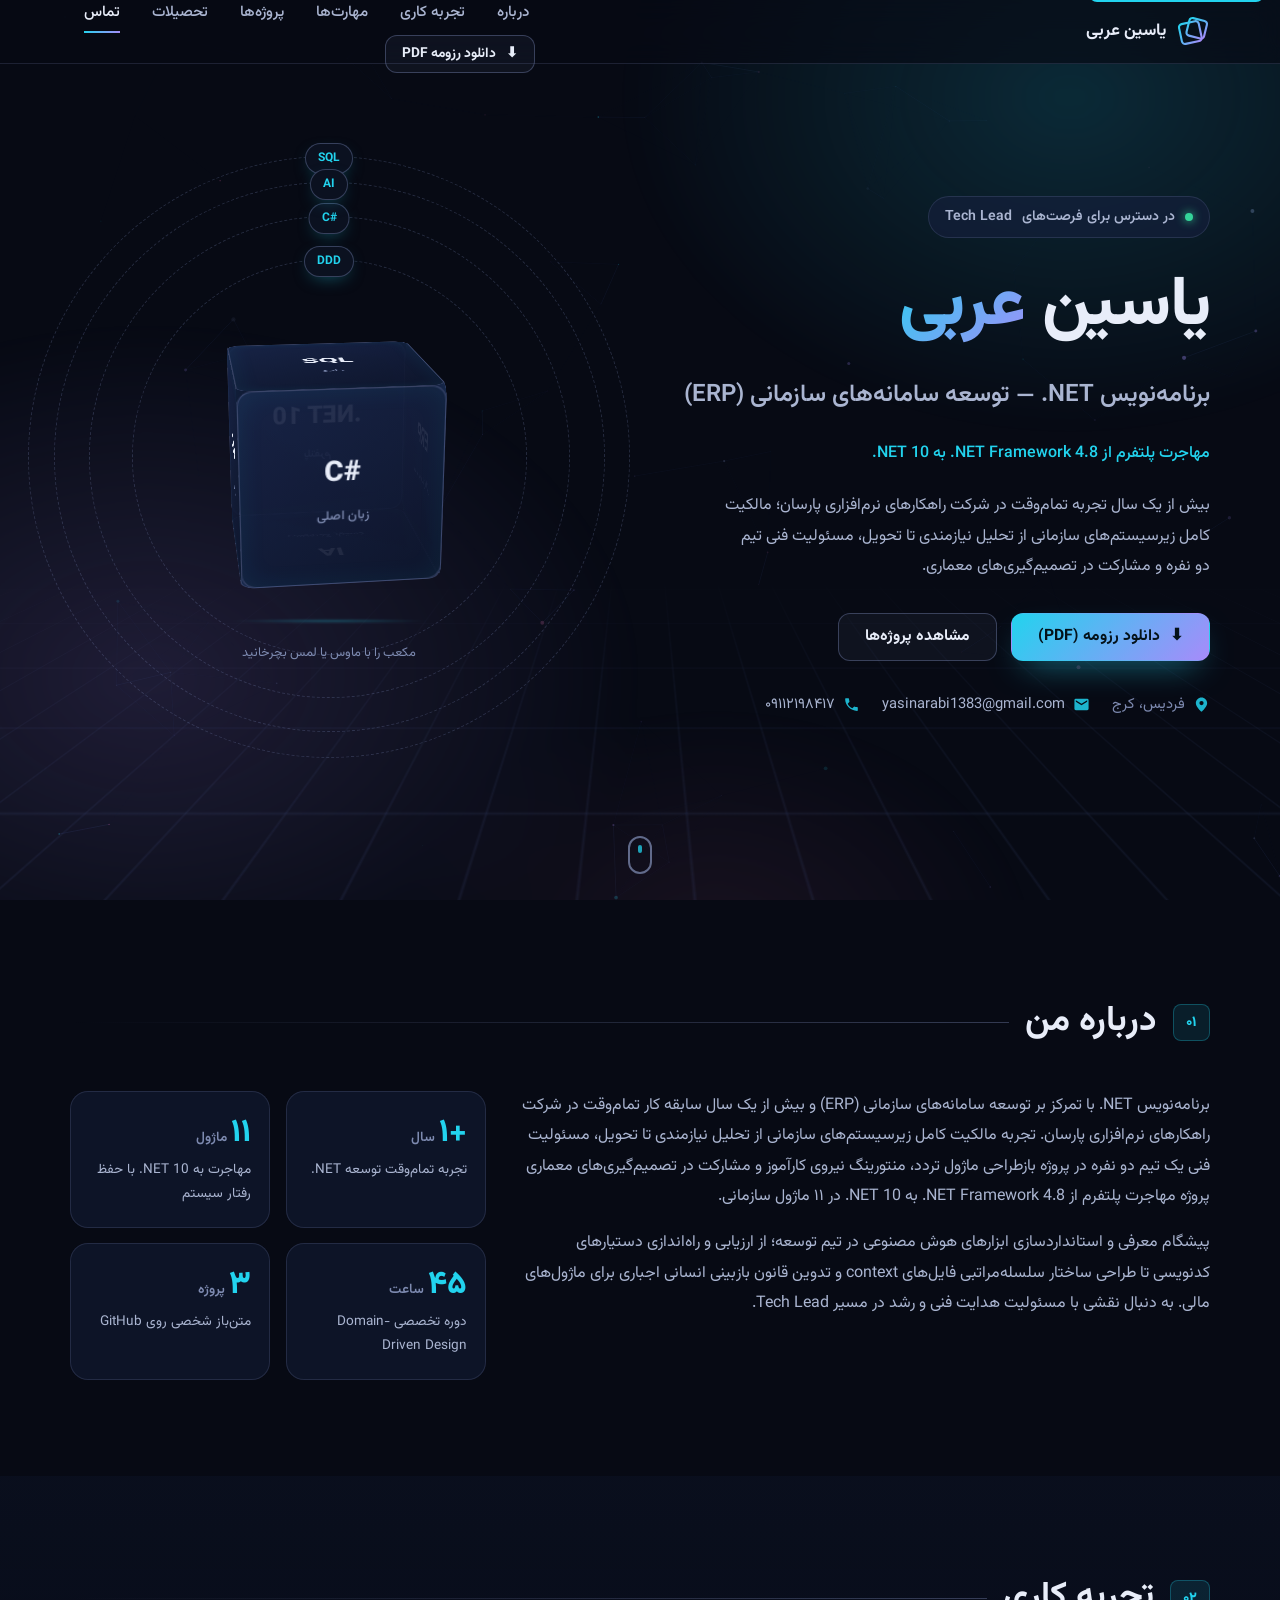
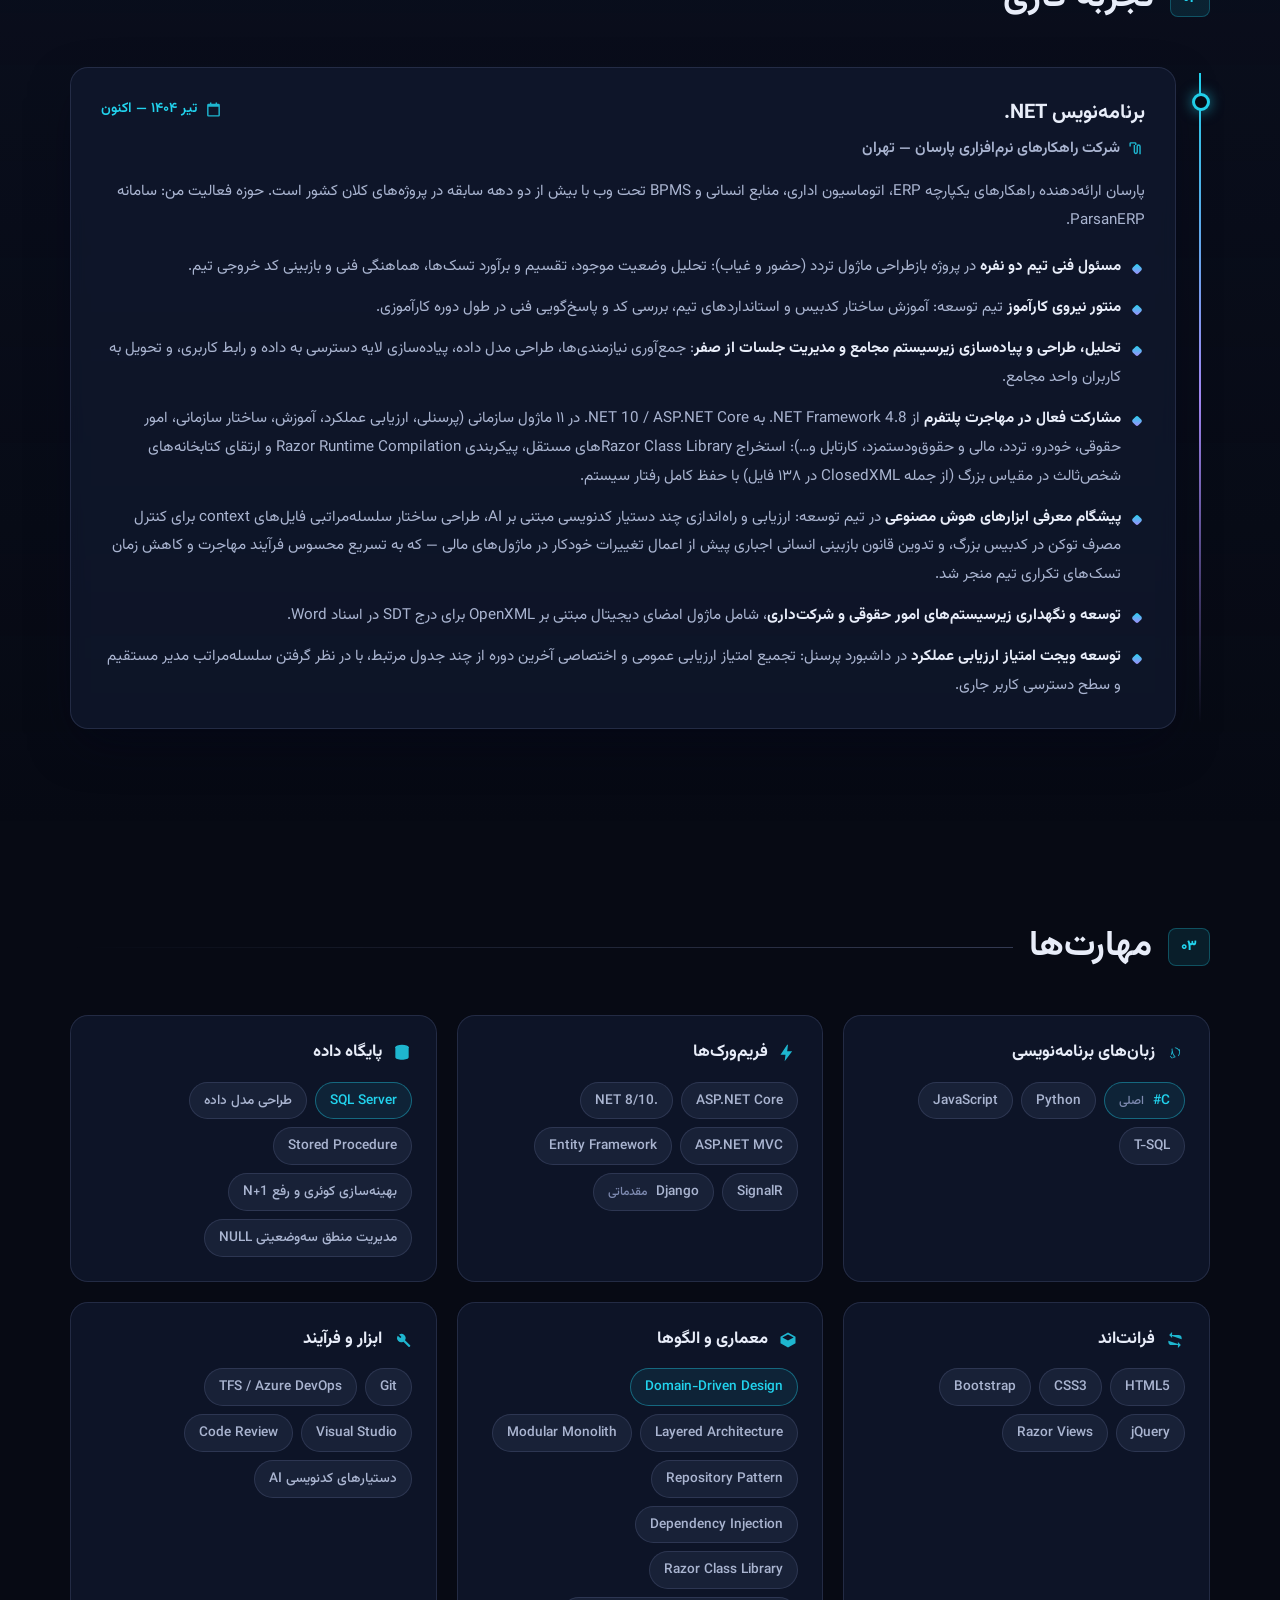
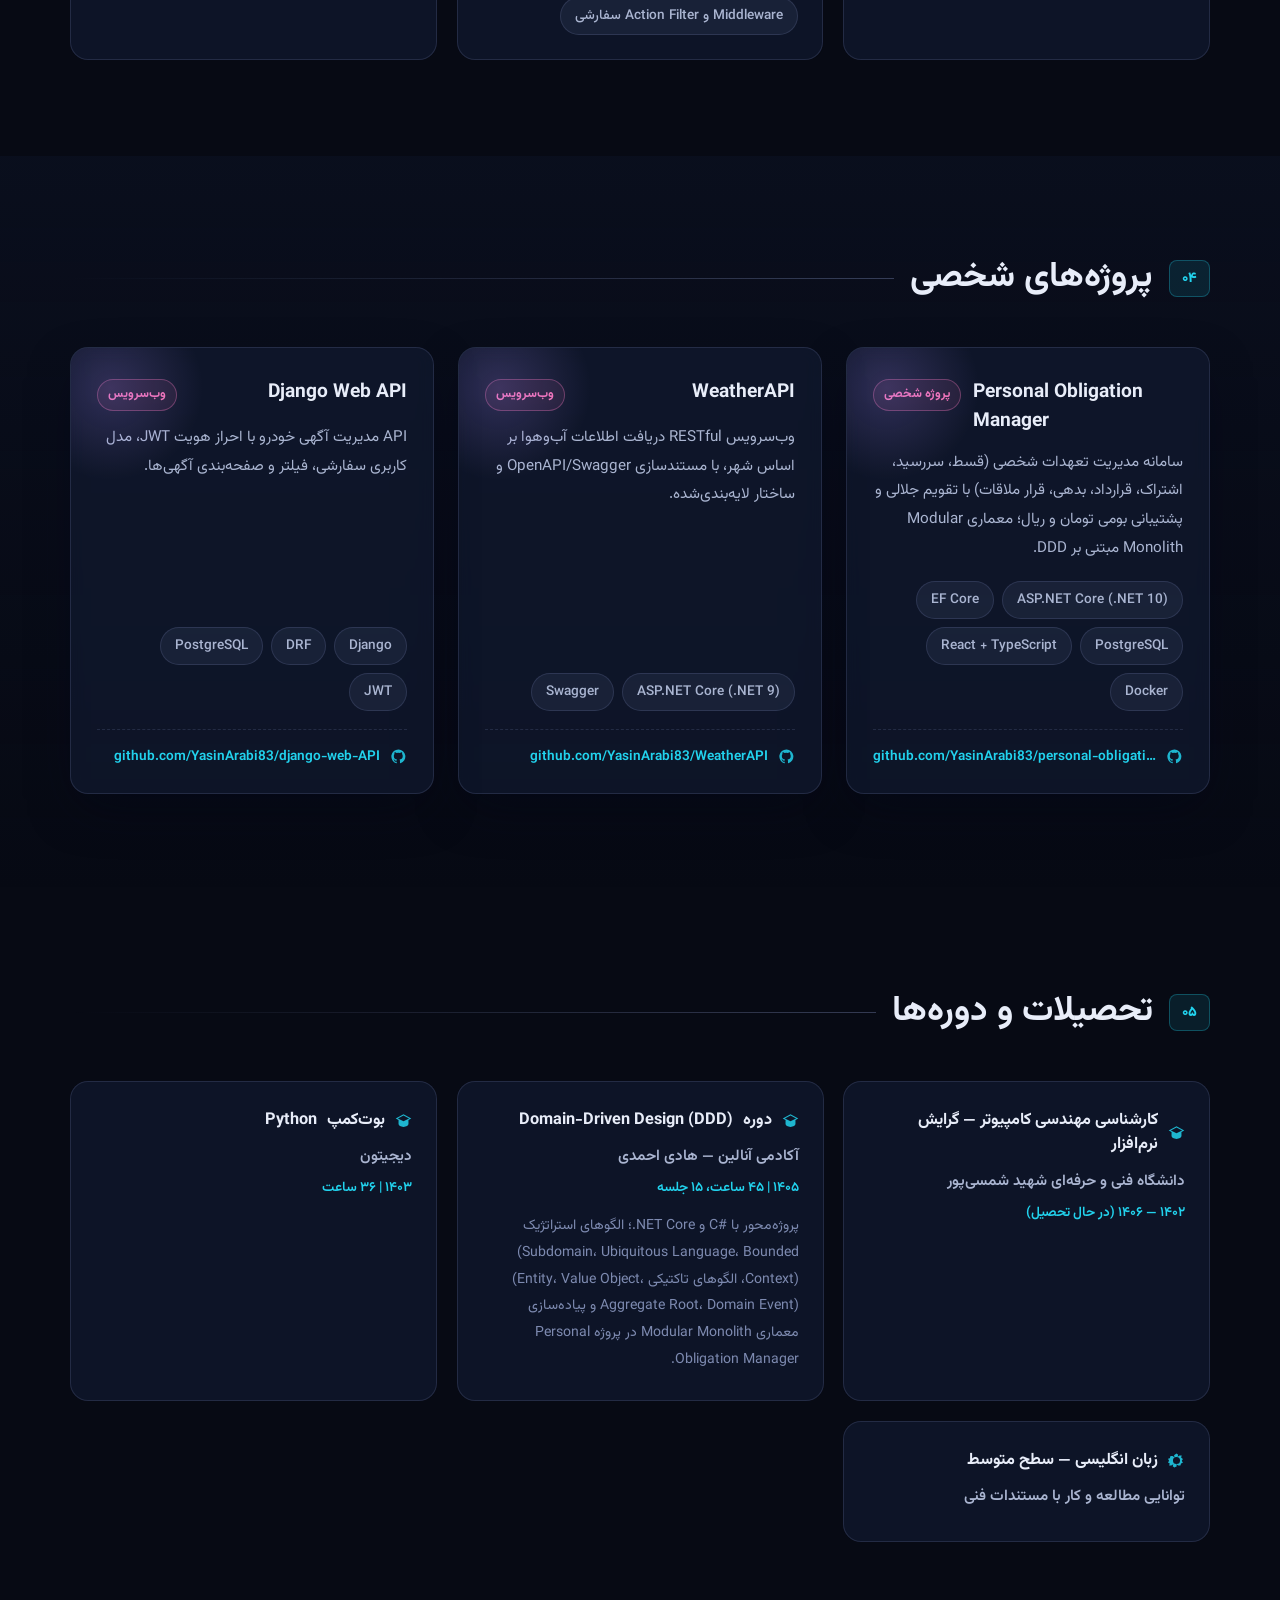
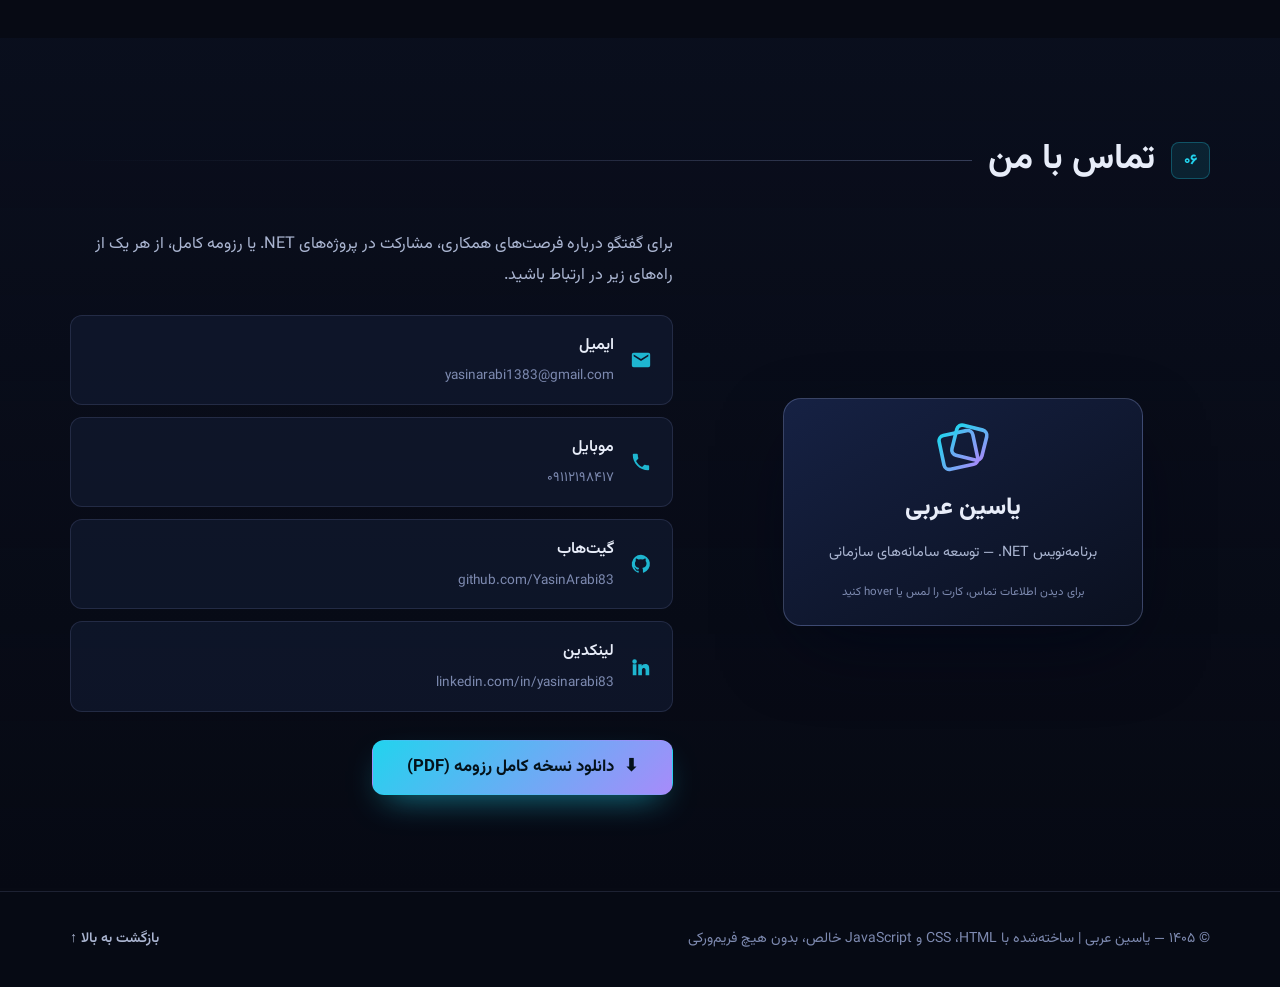
==== index.html @ 8f3c8733 "Move resume site to repo root for GitHub Pages Co-Authored-By: Claude Sonnet 5.5 <noreply@anthropic." ====
<!DOCTYPE html>
<html lang="fa" dir="rtl">
<head>
  <meta charset="UTF-8">
  <meta name="viewport" content="width=device-width, initial-scale=1.0">
  <title>یاسین عربی | برنامه‌نویس .NET — توسعه سامانه‌های سازمانی</title>
  <meta name="description" content="رزومه تعاملی یاسین عربی؛ برنامه‌نویس .NET با تمرکز بر توسعه سامانه‌های سازمانی (ERP)، مهاجرت پلتفرم به .NET 10، معماری DDD و Modular Monolith.">
  <meta name="theme-color" content="#070a14">
  <meta property="og:title" content="یاسین عربی | برنامه‌نویس .NET">
  <meta property="og:description" content="توسعه سامانه‌های سازمانی (ERP) — مهاجرت .NET، معماری DDD و ابزارهای هوش مصنوعی در توسعه نرم‌افزار.">
  <meta property="og:type" content="profile">
  <meta property="og:locale" content="fa_IR">
  <link rel="icon" href="data:image/svg+xml,%3Csvg xmlns='http://www.w3.org/2000/svg' viewBox='0 0 64 64'%3E%3Cdefs%3E%3ClinearGradient id='g' x1='0' y1='0' x2='1' y2='1'%3E%3Cstop offset='0' stop-color='%2322d3ee'/%3E%3Cstop offset='1' stop-color='%23a78bfa'/%3E%3C/linearGradient%3E%3C/defs%3E%3Crect x='8' y='14' width='38' height='38' rx='6' fill='none' stroke='url(%23g)' stroke-width='4' transform='rotate(-12 27 33)'/%3E%3Crect x='22' y='8' width='34' height='34' rx='6' fill='none' stroke='url(%23g)' stroke-width='4' transform='rotate(14 39 25)'/%3E%3C/svg%3E">
  <link rel="preload" href="assets/fonts/Vazirmatn-Regular.woff2" as="font" type="font/woff2" crossorigin>
  <link rel="preload" href="assets/fonts/Vazirmatn-Bold.woff2" as="font" type="font/woff2" crossorigin>
  <link rel="stylesheet" href="css/main.css">
  <script type="application/ld+json">
  {
    "@context": "https://schema.org",
    "@type": "Person",
    "name": "یاسین عربی",
    "jobTitle": "برنامه‌نویس .NET — توسعه سامانه‌های سازمانی",
    "email": "yasinarabi1383@gmail.com",
    "telephone": "+989112198417",
    "address": { "@type": "PostalAddress", "addressLocality": "فردیس، کرج", "addressCountry": "IR" },
    "sameAs": [
      "https://github.com/YasinArabi83",
      "https://www.linkedin.com/in/yasinarabi83"
    ]
  }
  </script>
</head>
<body>
  <a class="skip-link" href="#about">پرش به محتوای اصلی</a>
  <div class="scroll-progress" aria-hidden="true"><span id="scrollProgressBar"></span></div>
  <canvas id="spaceCanvas" class="space-canvas" aria-hidden="true"></canvas>

  <!-- ============ هدر و ناوبری ============ -->
  <header class="site-header">
    <div class="container nav-wrap">
      <a class="brand" href="#top" aria-label="بازگشت به بالای صفحه">
        <svg class="brand-logo" viewBox="0 0 64 64" aria-hidden="true">
          <defs>
            <linearGradient id="brandGrad" x1="0" y1="0" x2="1" y2="1">
              <stop offset="0" stop-color="#22d3ee"/><stop offset="1" stop-color="#a78bfa"/>
            </linearGradient>
          </defs>
          <rect x="8" y="14" width="38" height="38" rx="6" fill="none" stroke="url(#brandGrad)" stroke-width="4" transform="rotate(-12 27 33)"/>
          <rect x="22" y="8" width="34" height="34" rx="6" fill="none" stroke="url(#brandGrad)" stroke-width="4" transform="rotate(14 39 25)"/>
        </svg>
        <span class="brand-name">یاسین عربی</span>
      </a>
      <button class="nav-toggle" id="navToggle" aria-expanded="false" aria-controls="mainNav" aria-label="باز و بسته کردن منوی ناوبری">
        <span class="nav-toggle-bar"></span><span class="nav-toggle-bar"></span><span class="nav-toggle-bar"></span>
      </button>
      <nav id="mainNav" class="main-nav" aria-label="ناوبری اصلی">
        <ul class="nav-list">
          <li><a class="nav-link" href="#about">درباره</a></li>
          <li><a class="nav-link" href="#experience">تجربه کاری</a></li>
          <li><a class="nav-link" href="#skills">مهارت‌ها</a></li>
          <li><a class="nav-link" href="#projects">پروژه‌ها</a></li>
          <li><a class="nav-link" href="#education">تحصیلات</a></li>
          <li><a class="nav-link" href="#contact">تماس</a></li>
        </ul>
        <a class="btn btn-outline btn-sm nav-cta" href="assets/resume-yasin-arabi.pdf" download>
          <span aria-hidden="true">⬇</span> دانلود رزومه PDF
        </a>
      </nav>
    </div>
  </header>

  <main id="top">
    <!-- ============ بخش قهرمان (Hero) با صحنه سه‌بعدی ============ -->
    <section class="hero" id="home" aria-label="معرفی">
      <div class="hero-aurora" aria-hidden="true"></div>
      <div class="grid-floor" aria-hidden="true"></div>
      <div class="container hero-grid">
        <div class="hero-copy">
          <p class="hero-kicker reveal"><span class="dot"></span> در دسترس برای فرصت‌های <bdi>Tech Lead</bdi></p>
          <h1 class="hero-title reveal" style="--d:.08s">
            یاسین <span class="grad-text">عربی</span>
          </h1>
          <p class="hero-role reveal" style="--d:.16s">برنامه‌نویس <bdi>.NET</bdi> — توسعه سامانه‌های سازمانی <bdi>(ERP)</bdi></p>
          <p class="hero-taglines reveal" style="--d:.24s" aria-live="polite">
            <span class="tagline is-active">مهاجرت پلتفرم از <bdi>.NET Framework 4.8</bdi> به <bdi>.NET 10</bdi></span>
            <span class="tagline">معماری <bdi>Modular Monolith</bdi> و <bdi>DDD</bdi></span>
            <span class="tagline">استانداردسازی ابزارهای هوش مصنوعی در تیم توسعه</span>
          </p>
          <p class="hero-summary reveal" style="--d:.32s">
            بیش از یک سال تجربه تمام‌وقت در شرکت راهکارهای نرم‌افزاری پارسان؛ مالکیت کامل زیرسیستم‌های سازمانی
            از تحلیل نیازمندی تا تحویل، مسئولیت فنی تیم دو نفره و مشارکت در تصمیم‌گیری‌های معماری.
          </p>
          <div class="hero-actions reveal" style="--d:.4s">
            <a class="btn btn-primary" href="assets/resume-yasin-arabi.pdf" download>
              <span aria-hidden="true">⬇</span> دانلود رزومه (PDF)
            </a>
            <a class="btn btn-outline" href="#projects">مشاهده پروژه‌ها</a>
          </div>
          <ul class="hero-meta reveal" style="--d:.48s">
            <li>
              <svg class="meta-icon" viewBox="0 0 24 24" aria-hidden="true"><path d="M12 2C7.6 2 4 5.6 4 10c0 5.4 7 11.5 7.4 11.9.4.3.9.3 1.2 0C13 21.5 20 15.4 20 10c0-4.4-3.6-8-8-8Zm0 11a3 3 0 1 1 0-6 3 3 0 0 1 0 6Z"/></svg>
              فردیس، کرج
            </li>
            <li>
              <svg class="meta-icon" viewBox="0 0 24 24" aria-hidden="true"><path d="M20 4H4a2 2 0 0 0-2 2v12a2 2 0 0 0 2 2h16a2 2 0 0 0 2-2V6a2 2 0 0 0-2-2Zm0 4-8 5-8-5V6l8 5 8-5v2Z"/></svg>
              <a href="mailto:yasinarabi1383@gmail.com"><span dir="ltr">yasinarabi1383@gmail.com</span></a>
            </li>
            <li>
              <svg class="meta-icon" viewBox="0 0 24 24" aria-hidden="true"><path d="M6.6 10.8c1.4 2.8 3.8 5.1 6.6 6.6l2.2-2.2c.3-.3.7-.4 1-.2 1.1.4 2.3.6 3.5.6.6 0 1 .4 1 1V20c0 .6-.4 1-1 1C10.6 21 3 13.4 3 4c0-.6.4-1 1-1h3.5c.6 0 1 .4 1 1 0 1.2.2 2.4.6 3.5.1.4 0 .8-.2 1l-2.3 2.3Z"/></svg>
              <a href="tel:+989112198417">۰۹۱۱۲۱۹۸۴۱۷</a>
            </li>
          </ul>
        </div>

        <div class="hero-scene" aria-hidden="true">
          <div class="scene" id="heroScene">
            <div class="orbit orbit-a"><span class="orbit-chip">C#</span></div>
            <div class="orbit orbit-b"><span class="orbit-chip">SQL</span></div>
            <div class="orbit orbit-c"><span class="orbit-chip">DDD</span></div>
            <div class="orbit orbit-d"><span class="orbit-chip">AI</span></div>
            <div class="cube-stage" id="cubeStage">
              <div class="cube" id="heroCube" role="img" aria-label="مکعب چرخان مهارت‌ها">
                <figure class="cube-face cube-front"><bdi>C#</bdi><small>زبان اصلی</small></figure>
                <figure class="cube-face cube-back"><bdi>.NET 10</bdi><small>پلتفرم</small></figure>
                <figure class="cube-face cube-right"><bdi>ERP</bdi><small>سامانه سازمانی</small></figure>
                <figure class="cube-face cube-left"><bdi>DDD</bdi><small>معماری</small></figure>
                <figure class="cube-face cube-top"><bdi>SQL</bdi><small>داده</small></figure>
                <figure class="cube-face cube-bottom"><bdi>AI</bdi><small>دستیار کدنویسی</small></figure>
              </div>
              <div class="cube-shadow"></div>
            </div>
            <p class="cube-hint">مکعب را با ماوس یا لمس بچرخانید</p>
          </div>
        </div>
      </div>
      <a class="scroll-cue" href="#about" aria-label="اسکرول به بخش درباره من">
        <span class="scroll-cue-mouse"><span class="scroll-cue-wheel"></span></span>
      </a>
    </section>

    <!-- ============ درباره من ============ -->
    <section class="section" id="about" aria-labelledby="aboutTitle">
      <div class="container">
        <header class="section-head reveal">
          <span class="section-index">۰۱</span>
          <h2 class="section-title" id="aboutTitle">درباره من</h2>
          <span class="section-line" aria-hidden="true"></span>
        </header>
        <div class="about-grid">
          <div class="about-text reveal">
            <p>
              برنامه‌نویس <bdi>.NET</bdi> با تمرکز بر توسعه سامانه‌های سازمانی <bdi>(ERP)</bdi> و بیش از یک سال سابقه کار
              تمام‌وقت در شرکت راهکارهای نرم‌افزاری پارسان. تجربه مالکیت کامل زیرسیستم‌های سازمانی از تحلیل نیازمندی
              تا تحویل، مسئولیت فنی یک تیم دو نفره در پروژه بازطراحی ماژول تردد، منتورینگ نیروی کارآموز و مشارکت در
              تصمیم‌گیری‌های معماری پروژه مهاجرت پلتفرم از <bdi>.NET Framework 4.8</bdi> به <bdi>.NET 10</bdi> در ۱۱ ماژول سازمانی.
            </p>
            <p>
              پیشگام معرفی و استانداردسازی ابزارهای هوش مصنوعی در تیم توسعه؛ از ارزیابی و راه‌اندازی دستیارهای
              کدنویسی تا طراحی ساختار سلسله‌مراتبی فایل‌های <bdi>context</bdi> و تدوین قانون بازبینی انسانی اجباری
              برای ماژول‌های مالی. به دنبال نقشی با مسئولیت هدایت فنی و رشد در مسیر <bdi>Tech Lead</bdi>.
            </p>
          </div>
          <ul class="stats" role="list">
            <li class="stat-card reveal" style="--d:.05s" data-tilt>
              <span class="stat-value">+۱<small>سال</small></span>
              <span class="stat-label">تجربه تمام‌وقت توسعه <bdi>.NET</bdi></span>
            </li>
            <li class="stat-card reveal" style="--d:.12s" data-tilt>
              <span class="stat-value">۱۱<small>ماژول</small></span>
              <span class="stat-label">مهاجرت به <bdi>.NET 10</bdi> با حفظ رفتار سیستم</span>
            </li>
            <li class="stat-card reveal" style="--d:.19s" data-tilt>
              <span class="stat-value">۴۵<small>ساعت</small></span>
              <span class="stat-label">دوره تخصصی <bdi>Domain-Driven Design</bdi></span>
            </li>
            <li class="stat-card reveal" style="--d:.26s" data-tilt>
              <span class="stat-value">۳<small>پروژه</small></span>
              <span class="stat-label">متن‌باز شخصی روی <bdi>GitHub</bdi></span>
            </li>
          </ul>
        </div>
      </div>
    </section>

    <!-- ============ تجربه کاری ============ -->
    <section class="section section-alt" id="experience" aria-labelledby="expTitle">
      <div class="container">
        <header class="section-head reveal">
          <span class="section-index">۰۲</span>
          <h2 class="section-title" id="expTitle">تجربه کاری</h2>
          <span class="section-line" aria-hidden="true"></span>
        </header>
        <div class="timeline">
          <article class="timeline-item reveal" data-tilt>
            <div class="timeline-marker" aria-hidden="true"></div>
            <div class="timeline-card">
              <header class="timeline-head">
                <h3 class="timeline-role">برنامه‌نویس <bdi>.NET</bdi></h3>
                <p class="timeline-date">
                  <svg class="meta-icon" viewBox="0 0 24 24" aria-hidden="true"><path d="M7 2v2H5a2 2 0 0 0-2 2v14a2 2 0 0 0 2 2h14a2 2 0 0 0 2-2V6a2 2 0 0 0-2-2h-2V2h-2v2H9V2H7Zm-2 6h14v12H5V8Z"/></svg>
                  تیر ۱۴۰۴ — اکنون
                </p>
              </header>
              <p class="timeline-org">
                <svg class="meta-icon" viewBox="0 0 24 24" aria-hidden="true"><path d="M12 7V5a2 2 0 0 0-2-2H4a2 2 0 0 0-2 2v4h2V5h6v2H8v10a3 3 0 0 0 6 0V9a1 1 0 0 1 2 0v11h2V9a3 3 0 0 0-6 0v8a1 1 0 0 1-2 0V7h2Z"/></svg>
                شرکت راهکارهای نرم‌افزاری پارسان — تهران
              </p>
              <p class="timeline-intro">
                پارسان ارائه‌دهنده راهکارهای یکپارچه <bdi>ERP</bdi>، اتوماسیون اداری، منابع انسانی و <bdi>BPMS</bdi> تحت وب
                با بیش از دو دهه سابقه در پروژه‌های کلان کشور است. حوزه فعالیت من: سامانه <bdi>ParsanERP</bdi>.
              </p>
              <ul class="timeline-points">
                <li>
                  <strong>مسئول فنی تیم دو نفره</strong> در پروژه بازطراحی ماژول تردد (حضور و غیاب): تحلیل وضعیت موجود،
                  تقسیم و برآورد تسک‌ها، هماهنگی فنی و بازبینی کد خروجی تیم.
                </li>
                <li>
                  <strong>منتور نیروی کارآموز</strong> تیم توسعه: آموزش ساختار کدبیس و استانداردهای تیم، بررسی کد و
                  پاسخ‌گویی فنی در طول دوره کارآموزی.
                </li>
                <li>
                  <strong>تحلیل، طراحی و پیاده‌سازی زیرسیستم مجامع و مدیریت جلسات از صفر</strong>: جمع‌آوری نیازمندی‌ها،
                  طراحی مدل داده، پیاده‌سازی لایه دسترسی به داده و رابط کاربری، و تحویل به کاربران واحد مجامع.
                </li>
                <li>
                  <strong>مشارکت فعال در مهاجرت پلتفرم</strong> از <bdi>.NET Framework 4.8</bdi> به <bdi>.NET 10 / ASP.NET Core</bdi>
                  در ۱۱ ماژول سازمانی (پرسنلی، ارزیابی عملکرد، آموزش، ساختار سازمانی، امور حقوقی، خودرو، تردد، مالی و
                  حقوق‌ودستمزد، کارتابل و…): استخراج <bdi>Razor Class Library</bdi>های مستقل، پیکربندی <bdi>Razor Runtime
                  Compilation</bdi> و ارتقای کتابخانه‌های شخص‌ثالث در مقیاس بزرگ (از جمله <bdi>ClosedXML</bdi> در ۱۳۸ فایل)
                  با حفظ کامل رفتار سیستم.
                </li>
                <li>
                  <strong>پیشگام معرفی ابزارهای هوش مصنوعی</strong> در تیم توسعه: ارزیابی و راه‌اندازی چند دستیار کدنویسی
                  مبتنی بر <bdi>AI</bdi>، طراحی ساختار سلسله‌مراتبی فایل‌های <bdi>context</bdi> برای کنترل مصرف توکن در
                  کدبیس بزرگ، و تدوین قانون بازبینی انسانی اجباری پیش از اعمال تغییرات خودکار در ماژول‌های مالی — که به
                  تسریع محسوس فرآیند مهاجرت و کاهش زمان تسک‌های تکراری تیم منجر شد.
                </li>
                <li>
                  <strong>توسعه و نگهداری زیرسیستم‌های امور حقوقی و شرکت‌داری</strong>، شامل ماژول امضای دیجیتال مبتنی بر
                  <bdi>OpenXML</bdi> برای درج <bdi>SDT</bdi> در اسناد <bdi>Word</bdi>.
                </li>
                <li>
                  <strong>توسعه ویجت امتیاز ارزیابی عملکرد</strong> در داشبورد پرسنل: تجمیع امتیاز ارزیابی عمومی و
                  اختصاصی آخرین دوره از چند جدول مرتبط، با در نظر گرفتن سلسله‌مراتب مدیر مستقیم و سطح دسترسی کاربر جاری.
                </li>
              </ul>
            </div>
          </article>
        </div>
      </div>
    </section>

    <!-- ============ مهارت‌ها ============ -->
    <section class="section" id="skills" aria-labelledby="skillsTitle">
      <div class="container">
        <header class="section-head reveal">
          <span class="section-index">۰۳</span>
          <h2 class="section-title" id="skillsTitle">مهارت‌ها</h2>
          <span class="section-line" aria-hidden="true"></span>
        </header>
        <div class="skills-grid">
          <section class="skill-card reveal" style="--d:.05s" aria-labelledby="skLang">
            <h3 class="skill-title" id="skLang">
              <svg class="meta-icon" viewBox="0 0 24 24" aria-hidden="true"><path d="m9.4 16.6-.3.9c1.3.2 2.7 0 3.9-.7l-1-1c-.9.4-1.8.6-2.6.8Zm7.2-8.5c.9 2.4.5 5-1 7l.7.7c2-2.5 2.4-5.9 1-8.8l-.7 1.1ZM7 13.7l.8.8c1.5-2.5 1.9-5.5.9-8.2l-.9.9c.5 1.9.4 3.9-.8 6.5Zm5.6-8.5-.9.9c2.4.5 4.4 2.1 5.4 4.4l1-.4c-1.2-3-4-5-7.2-5.3l.7.4ZM6.4 15.3l-.6.6c.7 1.2 1.7 2.2 2.9 2.9l.3-1c-.9-.5-1.7-1.3-2.2-2.2l-.4-.3Zm3.1-5.7-.9.9c.2 2.3 1.2 4.4 2.9 5.9l.3-1.1c-1.3-1.2-2.1-2.9-2.3-4.7v-1Z"/></svg>
              زبان‌های برنامه‌نویسی
            </h3>
            <ul class="chips" role="list">
              <li class="chip chip-strong">C# <em>اصلی</em></li>
              <li class="chip">Python</li>
              <li class="chip">JavaScript</li>
              <li class="chip">T-SQL</li>
            </ul>
          </section>
          <section class="skill-card reveal" style="--d:.1s" aria-labelledby="skFrame">
            <h3 class="skill-title" id="skFrame">
              <svg class="meta-icon" viewBox="0 0 24 24" aria-hidden="true"><path d="M11 2 3 14h6l-1 8 9-12h-6l1-8h-1Z"/></svg>
              فریم‌ورک‌ها
            </h3>
            <ul class="chips" role="list">
              <li class="chip">ASP.NET Core</li>
              <li class="chip">.NET 8/10</li>
              <li class="chip">ASP.NET MVC</li>
              <li class="chip">Entity Framework</li>
              <li class="chip">SignalR</li>
              <li class="chip">Django <em>مقدماتی</em></li>
            </ul>
          </section>
          <section class="skill-card reveal" style="--d:.15s" aria-labelledby="skDb">
            <h3 class="skill-title" id="skDb">
              <svg class="meta-icon" viewBox="0 0 24 24" aria-hidden="true"><ellipse cx="12" cy="5" rx="8" ry="3"/><path d="M4 5v6c0 1.7 3.6 3 8 3s8-1.3 8-3V5M4 11v6c0 1.7 3.6 3 8 3s8-1.3 8-3v-6"/></svg>
              پایگاه داده
            </h3>
            <ul class="chips" role="list">
              <li class="chip chip-strong">SQL Server</li>
              <li class="chip">طراحی مدل داده</li>
              <li class="chip">Stored Procedure</li>
              <li class="chip">بهینه‌سازی کوئری و رفع <bdi>N+1</bdi></li>
              <li class="chip">مدیریت منطق سه‌وضعیتی <bdi>NULL</bdi></li>
            </ul>
          </section>
          <section class="skill-card reveal" style="--d:.2s" aria-labelledby="skFront">
            <h3 class="skill-title" id="skFront">
              <svg class="meta-icon" viewBox="0 0 24 24" aria-hidden="true"><path d="M8.5 9.5 5 6l3.5-3.5M5 6h11a4 4 0 0 1 4 4v1m-4.5 3.5L19 18l-3.5 3.5M19 18H8a4 4 0 0 1-4-4v-1"/></svg>
              فرانت‌اند
            </h3>
            <ul class="chips" role="list">
              <li class="chip">HTML5</li>
              <li class="chip">CSS3</li>
              <li class="chip">Bootstrap</li>
              <li class="chip">jQuery</li>
              <li class="chip">Razor Views</li>
            </ul>
          </section>
          <section class="skill-card reveal" style="--d:.25s" aria-labelledby="skArch">
            <h3 class="skill-title" id="skArch">
              <svg class="meta-icon" viewBox="0 0 24 24" aria-hidden="true"><path d="M12 3 3 8v8l9 5 9-5V8l-9-5Zm0 2.3L18.8 9 12 12.7 5.2 9 12 5.3Z"/></svg>
              معماری و الگوها
            </h3>
            <ul class="chips" role="list">
              <li class="chip chip-strong">Domain-Driven Design</li>
              <li class="chip">Layered Architecture</li>
              <li class="chip">Modular Monolith</li>
              <li class="chip">Repository Pattern</li>
              <li class="chip">Dependency Injection</li>
              <li class="chip">Razor Class Library</li>
              <li class="chip">Middleware و Action Filter سفارشی</li>
            </ul>
          </section>
          <section class="skill-card reveal" style="--d:.3s" aria-labelledby="skTools">
            <h3 class="skill-title" id="skTools">
              <svg class="meta-icon" viewBox="0 0 24 24" aria-hidden="true"><path d="m21.7 18.3-6.1-6.1a5 5 0 0 0-7.1-6.7l2.8 2.8-1.4 1.4L7 6.9a5 5 0 0 0 6.7 7.1l6.1 6.1c.4.4 1 .4 1.4 0l.5-.5c.4-.4.4-1 0-1.4Z"/></svg>
              ابزار و فرآیند
            </h3>
            <ul class="chips" role="list">
              <li class="chip">Git</li>
              <li class="chip">TFS / Azure DevOps</li>
              <li class="chip">Visual Studio</li>
              <li class="chip">Code Review</li>
              <li class="chip">دستیارهای کدنویسی AI</li>
            </ul>
          </section>
        </div>
      </div>
    </section>

    <!-- ============ پروژه‌ها ============ -->
    <section class="section section-alt" id="projects" aria-labelledby="projTitle">
      <div class="container">
        <header class="section-head reveal">
          <span class="section-index">۰۴</span>
          <h2 class="section-title" id="projTitle">پروژه‌های شخصی</h2>
          <span class="section-line" aria-hidden="true"></span>
        </header>
        <div class="projects-grid">
          <article class="project-card reveal" style="--d:.05s" data-tilt>
            <div class="project-glow" aria-hidden="true"></div>
            <header class="project-head">
              <h3 class="project-name" dir="ltr">Personal Obligation Manager</h3>
              <p class="project-type">پروژه شخصی</p>
            </header>
            <p class="project-desc">
              سامانه مدیریت تعهدات شخصی (قسط، سررسید، اشتراک، قرارداد، بدهی، قرار ملاقات) با تقویم جلالی و
              پشتیبانی بومی تومان و ریال؛ معماری <bdi>Modular Monolith</bdi> مبتنی بر <bdi>DDD</bdi>.
            </p>
            <ul class="chips" role="list">
              <li class="chip">ASP.NET Core (.NET 10)</li>
              <li class="chip">EF Core</li>
              <li class="chip">PostgreSQL</li>
              <li class="chip">React + TypeScript</li>
              <li class="chip">Docker</li>
            </ul>
            <a class="project-link" href="https://github.com/YasinArabi83/personal-obligation-manager" target="_blank" rel="noopener noreferrer">
              <svg class="meta-icon" viewBox="0 0 24 24" aria-hidden="true"><path d="M12 2a10 10 0 0 0-3.2 19.5c.5.1.7-.2.7-.5v-1.7c-2.8.6-3.4-1.4-3.4-1.4-.4-1.2-1.1-1.5-1.1-1.5-.9-.6 0-.6 0-.6 1 .1 1.5 1 1.5 1 .9 1.5 2.3 1.1 2.9.8.1-.6.4-1.1.6-1.3-2.2-.3-4.6-1.1-4.6-5 0-1.1.4-2 1-2.7-.1-.2-.4-1.2.1-2.5 0 0 .8-.3 2.7 1a9.4 9.4 0 0 1 5 0c1.9-1.3 2.7-1 2.7-1 .5 1.3.2 2.3.1 2.5.6.7 1 1.6 1 2.7 0 3.9-2.4 4.7-4.6 5 .4.3.7.9.7 1.9v2.8c0 .3.2.6.7.5A10 10 0 0 0 12 2Z"/></svg>
              <span dir="ltr">github.com/YasinArabi83/personal-obligation-manager</span>
            </a>
          </article>

          <article class="project-card reveal" style="--d:.12s" data-tilt>
            <div class="project-glow" aria-hidden="true"></div>
            <header class="project-head">
              <h3 class="project-name" dir="ltr">WeatherAPI</h3>
              <p class="project-type">وب‌سرویس</p>
            </header>
            <p class="project-desc">
              وب‌سرویس <bdi>RESTful</bdi> دریافت اطلاعات آب‌وهوا بر اساس شهر، با مستندسازی <bdi>OpenAPI/Swagger</bdi>
              و ساختار لایه‌بندی‌شده.
            </p>
            <ul class="chips" role="list">
              <li class="chip">ASP.NET Core (.NET 9)</li>
              <li class="chip">Swagger</li>
            </ul>
            <a class="project-link" href="https://github.com/YasinArabi83/WeatherAPI" target="_blank" rel="noopener noreferrer">
              <svg class="meta-icon" viewBox="0 0 24 24" aria-hidden="true"><path d="M12 2a10 10 0 0 0-3.2 19.5c.5.1.7-.2.7-.5v-1.7c-2.8.6-3.4-1.4-3.4-1.4-.4-1.2-1.1-1.5-1.1-1.5-.9-.6 0-.6 0-.6 1 .1 1.5 1 1.5 1 .9 1.5 2.3 1.1 2.9.8.1-.6.4-1.1.6-1.3-2.2-.3-4.6-1.1-4.6-5 0-1.1.4-2 1-2.7-.1-.2-.4-1.2.1-2.5 0 0 .8-.3 2.7 1a9.4 9.4 0 0 1 5 0c1.9-1.3 2.7-1 2.7-1 .5 1.3.2 2.3.1 2.5.6.7 1 1.6 1 2.7 0 3.9-2.4 4.7-4.6 5 .4.3.7.9.7 1.9v2.8c0 .3.2.6.7.5A10 10 0 0 0 12 2Z"/></svg>
              <span dir="ltr">github.com/YasinArabi83/WeatherAPI</span>
            </a>
          </article>

          <article class="project-card reveal" style="--d:.19s" data-tilt>
            <div class="project-glow" aria-hidden="true"></div>
            <header class="project-head">
              <h3 class="project-name" dir="ltr">Django Web API</h3>
              <p class="project-type">وب‌سرویس</p>
            </header>
            <p class="project-desc">
              <bdi>API</bdi> مدیریت آگهی خودرو با احراز هویت <bdi>JWT</bdi>، مدل کاربری سفارشی، فیلتر و صفحه‌بندی آگهی‌ها.
            </p>
            <ul class="chips" role="list">
              <li class="chip">Django</li>
              <li class="chip">DRF</li>
              <li class="chip">PostgreSQL</li>
              <li class="chip">JWT</li>
            </ul>
            <a class="project-link" href="https://github.com/YasinArabi83/django-web-API" target="_blank" rel="noopener noreferrer">
              <svg class="meta-icon" viewBox="0 0 24 24" aria-hidden="true"><path d="M12 2a10 10 0 0 0-3.2 19.5c.5.1.7-.2.7-.5v-1.7c-2.8.6-3.4-1.4-3.4-1.4-.4-1.2-1.1-1.5-1.1-1.5-.9-.6 0-.6 0-.6 1 .1 1.5 1 1.5 1 .9 1.5 2.3 1.1 2.9.8.1-.6.4-1.1.6-1.3-2.2-.3-4.6-1.1-4.6-5 0-1.1.4-2 1-2.7-.1-.2-.4-1.2.1-2.5 0 0 .8-.3 2.7 1a9.4 9.4 0 0 1 5 0c1.9-1.3 2.7-1 2.7-1 .5 1.3.2 2.3.1 2.5.6.7 1 1.6 1 2.7 0 3.9-2.4 4.7-4.6 5 .4.3.7.9.7 1.9v2.8c0 .3.2.6.7.5A10 10 0 0 0 12 2Z"/></svg>
              <span dir="ltr">github.com/YasinArabi83/django-web-API</span>
            </a>
          </article>
        </div>
      </div>
    </section>

    <!-- ============ تحصیلات و دوره‌ها ============ -->
    <section class="section" id="education" aria-labelledby="eduTitle">
      <div class="container">
        <header class="section-head reveal">
          <span class="section-index">۰۵</span>
          <h2 class="section-title" id="eduTitle">تحصیلات و دوره‌ها</h2>
          <span class="section-line" aria-hidden="true"></span>
        </header>
        <div class="edu-grid">
          <section class="edu-card reveal" style="--d:.05s" data-tilt aria-labelledby="eduUni">
            <h3 class="edu-title" id="eduUni">
              <svg class="meta-icon" viewBox="0 0 24 24" aria-hidden="true"><path d="M12 3 1 9l4 2.2V17c0 2.2 3.1 4 7 4s7-1.8 7-4v-5.8L23 9 12 3Zm0 2.1L19.9 9 12 12.9 4.1 9 12 5.1Z"/></svg>
              کارشناسی مهندسی کامپیوتر — گرایش نرم‌افزار
            </h3>
            <p class="edu-org">دانشگاه فنی و حرفه‌ای شهید شمسی‌پور</p>
            <p class="edu-date">۱۴۰۲ — ۱۴۰۶ (در حال تحصیل)</p>
          </section>

          <section class="edu-card reveal" style="--d:.12s" data-tilt aria-labelledby="eduDdd">
            <h3 class="edu-title" id="eduDdd">
              <svg class="meta-icon" viewBox="0 0 24 24" aria-hidden="true"><path d="M12 3 1 9l4 2.2V17c0 2.2 3.1 4 7 4s7-1.8 7-4v-5.8L23 9 12 3Zm0 2.1L19.9 9 12 12.9 4.1 9 12 5.1Z"/></svg>
              دوره <bdi>Domain-Driven Design (DDD)</bdi>
            </h3>
            <p class="edu-org">آکادمی آنالین — هادی احمدی</p>
            <p class="edu-date">۱۴۰۵ | ۴۵ ساعت، ۱۵ جلسه</p>
            <p class="edu-note">
              پروژه‌محور با <bdi>C#</bdi> و <bdi>.NET Core</bdi>؛ الگوهای استراتژیک <bdi>(Subdomain، Ubiquitous Language،
              Bounded Context)</bdi>، الگوهای تاکتیکی <bdi>(Entity، Value Object، Aggregate Root، Domain Event)</bdi> و
              پیاده‌سازی معماری <bdi>Modular Monolith</bdi> در پروژه <bdi>Personal Obligation Manager</bdi>.
            </p>
          </section>

          <section class="edu-card reveal" style="--d:.19s" data-tilt aria-labelledby="eduPy">
            <h3 class="edu-title" id="eduPy">
              <svg class="meta-icon" viewBox="0 0 24 24" aria-hidden="true"><path d="M12 3 1 9l4 2.2V17c0 2.2 3.1 4 7 4s7-1.8 7-4v-5.8L23 9 12 3Zm0 2.1L19.9 9 12 12.9 4.1 9 12 5.1Z"/></svg>
              بوت‌کمپ <bdi>Python</bdi>
            </h3>
            <p class="edu-org">دیجیتون</p>
            <p class="edu-date">۱۴۰۳ | ۳۶ ساعت</p>
          </section>

          <section class="edu-card reveal" style="--d:.26s" data-tilt aria-labelledby="eduLang">
            <h3 class="edu-title" id="eduLang">
              <svg class="meta-icon" viewBox="0 0 24 24" aria-hidden="true"><path d="m12 2 2.4 1.8-.9 3 2.9-1.9h3l-.9 3L21 9.9l-1.5 2.6 1.5 2.6-2.6 1-.9 3h-3l-2.9-1.9.9 3L9 22l-2.4-1.8.9-3-2.9 1.9h-3l.9-3L0 14.9l1.5-2.6L0 9.7l2.6-1 .9-3h3l2.9 1.9-.9-3L12 2Zm0 5a5 5 0 1 0 0 10 5 5 0 0 0 0-10Z"/></svg>
              زبان انگلیسی — سطح متوسط
            </h3>
            <p class="edu-org">توانایی مطالعه و کار با مستندات فنی</p>
          </section>
        </div>
      </div>
    </section>

    <!-- ============ تماس ============ -->
    <section class="section section-alt" id="contact" aria-labelledby="contactTitle">
      <div class="container">
        <header class="section-head reveal">
          <span class="section-index">۰۶</span>
          <h2 class="section-title" id="contactTitle">تماس با من</h2>
          <span class="section-line" aria-hidden="true"></span>
        </header>
        <div class="contact-grid">
          <div class="bizcard-scene reveal" style="--d:.08s">
            <div class="bizcard" data-tilt data-tilt-flip>
              <div class="bizcard-face bizcard-front">
                <span class="bizcard-logo" aria-hidden="true">
                  <svg viewBox="0 0 64 64"><defs><linearGradient id="bcGrad" x1="0" y1="0" x2="1" y2="1"><stop offset="0" stop-color="#22d3ee"/><stop offset="1" stop-color="#a78bfa"/></linearGradient></defs><rect x="8" y="14" width="38" height="38" rx="6" fill="none" stroke="url(#bcGrad)" stroke-width="4" transform="rotate(-12 27 33)"/><rect x="22" y="8" width="34" height="34" rx="6" fill="none" stroke="url(#bcGrad)" stroke-width="4" transform="rotate(14 39 25)"/></svg>
                </span>
                <strong class="bizcard-name">یاسین عربی</strong>
                <span class="bizcard-role">برنامه‌نویس <bdi>.NET</bdi> — توسعه سامانه‌های سازمانی</span>
                <span class="bizcard-hint">برای دیدن اطلاعات تماس، کارت را لمس یا hover کنید</span>
              </div>
              <div class="bizcard-face bizcard-back" aria-hidden="true">
                <ul class="bizcard-list">
                  <li><span>ایمیل</span><a href="mailto:yasinarabi1383@gmail.com" dir="ltr">yasinarabi1383@gmail.com</a></li>
                  <li><span>موبایل</span><a href="tel:+989112198417" dir="ltr">0911 219 8417</a></li>
                  <li><span>گیت‌هاب</span><a href="https://github.com/YasinArabi83" target="_blank" rel="noopener noreferrer" dir="ltr">github.com/YasinArabi83</a></li>
                  <li><span>لینکدین</span><a href="https://www.linkedin.com/in/yasinarabi83" target="_blank" rel="noopener noreferrer" dir="ltr">in/yasinarabi83</a></li>
                  <li><span>محل سکونت</span><span class="bizcard-val">فردیس، کرج</span></li>
                </ul>
              </div>
            </div>
          </div>
          <div class="contact-actions reveal" style="--d:.16s">
            <p class="contact-lead">
              برای گفتگو درباره فرصت‌های همکاری، مشارکت در پروژه‌های <bdi>.NET</bdi> یا رزومه کامل، از هر یک از
              راه‌های زیر در ارتباط باشید.
            </p>
            <div class="contact-links">
              <a class="contact-link" href="mailto:yasinarabi1383@gmail.com">
                <svg class="meta-icon" viewBox="0 0 24 24" aria-hidden="true"><path d="M20 4H4a2 2 0 0 0-2 2v12a2 2 0 0 0 2 2h16a2 2 0 0 0 2-2V6a2 2 0 0 0-2-2Zm0 4-8 5-8-5V6l8 5 8-5v2Z"/></svg>
                <span class="contact-link-label">ایمیل<span class="contact-link-val" dir="ltr">yasinarabi1383@gmail.com</span></span>
              </a>
              <a class="contact-link" href="tel:+989112198417">
                <svg class="meta-icon" viewBox="0 0 24 24" aria-hidden="true"><path d="M6.6 10.8c1.4 2.8 3.8 5.1 6.6 6.6l2.2-2.2c.3-.3.7-.4 1-.2 1.1.4 2.3.6 3.5.6.6 0 1 .4 1 1V20c0 .6-.4 1-1 1C10.6 21 3 13.4 3 4c0-.6.4-1 1-1h3.5c.6 0 1 .4 1 1 0 1.2.2 2.4.6 3.5.1.4 0 .8-.2 1l-2.3 2.3Z"/></svg>
                <span class="contact-link-label">موبایل<span class="contact-link-val">۰۹۱۱۲۱۹۸۴۱۷</span></span>
              </a>
              <a class="contact-link" href="https://github.com/YasinArabi83" target="_blank" rel="noopener noreferrer">
                <svg class="meta-icon" viewBox="0 0 24 24" aria-hidden="true"><path d="M12 2a10 10 0 0 0-3.2 19.5c.5.1.7-.2.7-.5v-1.7c-2.8.6-3.4-1.4-3.4-1.4-.4-1.2-1.1-1.5-1.1-1.5-.9-.6 0-.6 0-.6 1 .1 1.5 1 1.5 1 .9 1.5 2.3 1.1 2.9.8.1-.6.4-1.1.6-1.3-2.2-.3-4.6-1.1-4.6-5 0-1.1.4-2 1-2.7-.1-.2-.4-1.2.1-2.5 0 0 .8-.3 2.7 1a9.4 9.4 0 0 1 5 0c1.9-1.3 2.7-1 2.7-1 .5 1.3.2 2.3.1 2.5.6.7 1 1.6 1 2.7 0 3.9-2.4 4.7-4.6 5 .4.3.7.9.7 1.9v2.8c0 .3.2.6.7.5A10 10 0 0 0 12 2Z"/></svg>
                <span class="contact-link-label">گیت‌هاب<span class="contact-link-val" dir="ltr">github.com/YasinArabi83</span></span>
              </a>
              <a class="contact-link" href="https://www.linkedin.com/in/yasinarabi83" target="_blank" rel="noopener noreferrer">
                <svg class="meta-icon" viewBox="0 0 24 24" aria-hidden="true"><path d="M4.98 3.5A2.5 2.5 0 1 1 5 8.5a2.5 2.5 0 0 1 0-5ZM3 9h4v12H3V9Zm6 0h3.8v1.7h.1c.5-1 1.8-2 3.7-2 3.9 0 4.4 2.6 4.4 6V21h-4v-5.5c0-1.5-.5-2.5-1.9-2.5-1.1 0-1.8.8-2 1.5-.1.3-.1.6-.1 1V21H9V9Z"/></svg>
                <span class="contact-link-label">لینکدین<span class="contact-link-val" dir="ltr">linkedin.com/in/yasinarabi83</span></span>
              </a>
            </div>
            <a class="btn btn-primary btn-lg" href="assets/resume-yasin-arabi.pdf" download>
              <span aria-hidden="true">⬇</span> دانلود نسخه کامل رزومه (PDF)
            </a>
          </div>
        </div>
      </div>
    </section>
  </main>

  <!-- ============ پاورقی ============ -->
  <footer class="site-footer">
    <div class="container footer-wrap">
      <p class="footer-copy">© ۱۴۰۵ — یاسین عربی | ساخته‌شده با <bdi>HTML</bdi>، <bdi>CSS</bdi> و <bdi>JavaScript</bdi> خالص، بدون هیچ فریم‌ورکی</p>
      <a class="footer-top" href="#top">
        بازگشت به بالا <span aria-hidden="true">↑</span>
      </a>
    </div>
  </footer>

  <script src="js/main.js" defer></script>
</body>
</html>
---- css/main.css ----
/* ==========================================================================
   رزومه تعاملی یاسین عربی — استایل اصلی
   طراحی سه‌بعدی: مکعب چرخان، کارت‌های tilt، کارت ویزیت flip، صحنه ذرات
   ========================================================================== */

/* ---------- متغیرهای سراسری ---------- */
@font-face {
  font-family: "Vazirmatn";
  src: url("../assets/fonts/Vazirmatn-Regular.woff2") format("woff2");
  font-weight: 400;
  font-style: normal;
  font-display: swap;
}
@font-face {
  font-family: "Vazirmatn";
  src: url("../assets/fonts/Vazirmatn-Medium.woff2") format("woff2");
  font-weight: 500;
  font-style: normal;
  font-display: swap;
}
@font-face {
  font-family: "Vazirmatn";
  src: url("../assets/fonts/Vazirmatn-SemiBold.woff2") format("woff2");
  font-weight: 600;
  font-style: normal;
  font-display: swap;
}
@font-face {
  font-family: "Vazirmatn";
  src: url("../assets/fonts/Vazirmatn-Bold.woff2") format("woff2");
  font-weight: 700;
  font-style: normal;
  font-display: swap;
}
@font-face {
  font-family: "Vazirmatn";
  src: url("../assets/fonts/Vazirmatn-ExtraBold.woff2") format("woff2");
  font-weight: 800;
  font-style: normal;
  font-display: swap;
}

:root {
  --bg-0: #070a14;
  --bg-1: #0b1120;
  --bg-2: #101830;
  --surface: rgba(17, 25, 48, 0.72);
  --surface-2: rgba(22, 32, 62, 0.6);
  --border: rgba(148, 163, 216, 0.16);
  --border-strong: rgba(148, 163, 216, 0.32);
  --text-1: #e8edf9;
  --text-2: #aab5d1;
  --text-3: #7d8ab0;
  --accent-1: #22d3ee;
  --accent-2: #a78bfa;
  --accent-3: #f472b6;
  --grad-accent: linear-gradient(135deg, var(--accent-1), var(--accent-2));
  --radius-lg: 18px;
  --radius-md: 12px;
  --radius-sm: 8px;
  --shadow-1: 0 18px 50px -12px rgba(2, 6, 23, 0.55);
  --shadow-2: 0 28px 80px -20px rgba(2, 6, 23, 0.8);
  --font: "Vazirmatn", "Segoe UI", Tahoma, sans-serif;
  --header-h: 64px;
  --container: 1140px;
  --transition: 0.28s cubic-bezier(0.22, 1, 0.36, 1);
}

/* ---------- ریست و پایه ---------- */
*, *::before, *::after { box-sizing: border-box; }

html {
  scroll-behavior: smooth;
  scroll-padding-top: calc(var(--header-h) + 16px);
}

body {
  margin: 0;
  font-family: var(--font);
  font-size: 16px;
  line-height: 1.9;
  color: var(--text-1);
  background: var(--bg-0);
  overflow-x: hidden;
  text-rendering: optimizeLegibility;
  -webkit-font-smoothing: antialiased;
}

h1, h2, h3, h4 { margin: 0 0 0.6em; line-height: 1.5; font-weight: 700; }
p { margin: 0 0 1em; }
ul { margin: 0; padding: 0; list-style: none; }
a { color: var(--accent-1); text-decoration: none; transition: color 0.2s; }
a:hover { color: var(--accent-2); }

img, svg { max-width: 100%; }
bdi { unicode-bidi: isolate; }

.container {
  width: min(var(--container), 92%);
  margin-inline: auto;
}

.skip-link {
  position: absolute;
  inset-inline-start: 16px;
  top: -48px;
  z-index: 200;
  padding: 10px 18px;
  background: var(--accent-1);
  color: var(--bg-0);
  border-radius: var(--radius-sm);
  font-weight: 700;
  transition: top 0.2s;
}
.skip-link:focus { top: 12px; }

/* نوار پیشرفت اسکرول */
.scroll-progress {
  position: fixed;
  inset-inline: 0;
  top: 0;
  height: 3px;
  z-index: 150;
  background: transparent;
}
.scroll-progress > span {
  display: block;
  height: 100%;
  width: 0;
  background: var(--grad-accent);
  box-shadow: 0 0 12px rgba(34, 211, 238, 0.55);
  transition: width 0.08s linear;
}

/* بوم ذرات پس‌زمینه */
.space-canvas {
  position: fixed;
  inset: 0;
  z-index: -2;
  opacity: 0.55;
  pointer-events: none;
}

/* ---------- هدر ---------- */
.site-header {
  position: fixed;
  inset-inline: 0;
  top: 0;
  z-index: 100;
  height: var(--header-h);
  display: flex;
  align-items: center;
  background: rgba(7, 10, 20, 0.66);
  backdrop-filter: blur(14px);
  -webkit-backdrop-filter: blur(14px);
  border-bottom: 1px solid var(--border);
  transition: box-shadow 0.3s;
}
.site-header.is-scrolled {
  box-shadow: 0 12px 40px -18px rgba(2, 6, 23, 0.9);
}

.nav-wrap {
  display: flex;
  align-items: center;
  justify-content: space-between;
  gap: 16px;
}

.brand { display: flex; align-items: center; gap: 10px; color: var(--text-1); font-weight: 700; }
.brand:hover { color: var(--text-1); }
.brand-logo { width: 34px; height: 34px; }
.brand-name { font-size: 1.05rem; }

.nav-list { display: flex; align-items: center; gap: 4px; }
.nav-link {
  position: relative;
  display: block;
  padding: 8px 14px;
  color: var(--text-2);
  font-size: 0.95rem;
  font-weight: 500;
  border-radius: var(--radius-sm);
}
.nav-link::after {
  content: "";
  position: absolute;
  inset-inline: 14px;
  bottom: 2px;
  height: 2px;
  background: var(--grad-accent);
  transform: scaleX(0);
  transform-origin: right;
  transition: transform 0.25s ease;
}
.nav-link:hover, .nav-link.is-active { color: var(--text-1); }
.nav-link.is-active::after, .nav-link:hover::after { transform: scaleX(1); }

.nav-cta { margin-inline-start: 8px; }

.nav-toggle {
  display: none;
  flex-direction: column;
  gap: 5px;
  padding: 8px;
  background: transparent;
  border: 1px solid var(--border);
  border-radius: var(--radius-sm);
  cursor: pointer;
}
.nav-toggle-bar {
  width: 22px;
  height: 2px;
  background: var(--text-1);
  border-radius: 2px;
  transition: transform 0.3s, opacity 0.3s;
}
.nav-toggle[aria-expanded="true"] .nav-toggle-bar:nth-child(1) { transform: translateY(7px) rotate(45deg); }
.nav-toggle[aria-expanded="true"] .nav-toggle-bar:nth-child(2) { opacity: 0; }
.nav-toggle[aria-expanded="true"] .nav-toggle-bar:nth-child(3) { transform: translateY(-7px) rotate(-45deg); }

/* ---------- دکمه‌ها ---------- */
.btn {
  display: inline-flex;
  align-items: center;
  justify-content: center;
  gap: 10px;
  padding: 12px 26px;
  font-family: inherit;
  font-size: 0.98rem;
  font-weight: 700;
  line-height: 1.4;
  border-radius: var(--radius-md);
  border: 1px solid transparent;
  cursor: pointer;
  transition: transform var(--transition), box-shadow var(--transition),
    border-color 0.25s, background 0.25s, color 0.25s;
}
.btn-sm { padding: 8px 16px; font-size: 0.86rem; }
.btn-lg { padding: 15px 34px; font-size: 1.05rem; }

.btn-primary {
  color: #04121a;
  background: var(--grad-accent);
  box-shadow: 0 14px 34px -14px rgba(34, 211, 238, 0.65);
}
.btn-primary:hover {
  color: #04121a;
  transform: translateY(-3px);
  box-shadow: 0 20px 44px -14px rgba(167, 139, 250, 0.75);
}

.btn-outline {
  color: var(--text-1);
  border-color: var(--border-strong);
  background: rgba(148, 163, 216, 0.06);
}
.btn-outline:hover {
  color: var(--accent-1);
  border-color: var(--accent-1);
  transform: translateY(-3px);
  background: rgba(34, 211, 238, 0.08);
}

/* ---------- بخش قهرمان (Hero) ---------- */
.hero {
  position: relative;
  min-height: 100svh;
  display: flex;
  align-items: center;
  padding: calc(var(--header-h) + 40px) 0 90px;
  overflow: hidden;
}

.hero-aurora {
  position: absolute;
  inset: -20% -10%;
  background:
    radial-gradient(42% 38% at 78% 22%, rgba(34, 211, 238, 0.16), transparent 70%),
    radial-gradient(46% 40% at 18% 68%, rgba(167, 139, 250, 0.15), transparent 70%),
    radial-gradient(30% 28% at 55% 90%, rgba(244, 114, 182, 0.08), transparent 70%);
  filter: blur(10px);
  animation: aurora-drift 16s ease-in-out infinite alternate;
  pointer-events: none;
}
@keyframes aurora-drift {
  0% { transform: translate3d(0, 0, 0) scale(1); }
  100% { transform: translate3d(-4%, 3%, 0) scale(1.08); }
}

/* زمین شبکه‌ای سه‌بعدی */
.grid-floor {
  position: absolute;
  inset-inline: 0;
  bottom: -6%;
  height: 46%;
  background-image:
    linear-gradient(rgba(103, 133, 222, 0.14) 1px, transparent 1px),
    linear-gradient(90deg, rgba(103, 133, 222, 0.14) 1px, transparent 1px);
  background-size: 44px 44px;
  transform: perspective(420px) rotateX(63deg);
  transform-origin: center top;
  mask-image: linear-gradient(to top, rgba(0, 0, 0, 0.9), transparent 82%);
  -webkit-mask-image: linear-gradient(to top, rgba(0, 0, 0, 0.9), transparent 82%);
  animation: grid-slide 2.6s linear infinite;
  pointer-events: none;
}
@keyframes grid-slide {
  from { background-position: 0 0; }
  to { background-position: 0 44px; }
}

.hero-grid {
  display: grid;
  grid-template-columns: 1.05fr 0.95fr;
  align-items: center;
  gap: 48px;
}

.hero-kicker {
  display: inline-flex;
  align-items: center;
  gap: 10px;
  margin: 0 0 18px;
  padding: 7px 16px;
  font-size: 0.88rem;
  font-weight: 600;
  color: var(--text-2);
  border: 1px solid var(--border);
  border-radius: 999px;
  background: var(--surface-2);
}
.hero-kicker .dot {
  width: 8px;
  height: 8px;
  border-radius: 50%;
  background: #34d399;
  box-shadow: 0 0 10px #34d399;
  animation: dot-pulse 2s ease-in-out infinite;
}
@keyframes dot-pulse {
  0%, 100% { transform: scale(1); opacity: 1; }
  50% { transform: scale(1.35); opacity: 0.6; }
}

.hero-title {
  font-size: clamp(2.6rem, 6vw, 4.3rem);
  font-weight: 800;
  letter-spacing: -0.5px;
  margin-bottom: 14px;
}
.grad-text {
  background: var(--grad-accent);
  -webkit-background-clip: text;
  background-clip: text;
  color: transparent;
}

.hero-role {
  font-size: clamp(1.15rem, 2.6vw, 1.5rem);
  font-weight: 600;
  color: var(--text-2);
  margin-bottom: 20px;
}

.hero-taglines {
  position: relative;
  height: 1.9em;
  margin: 0 0 22px;
  font-weight: 500;
  color: var(--accent-1);
}
.tagline {
  position: absolute;
  inset-inline: 0;
  opacity: 0;
  transform: translateY(8px);
  transition: opacity 0.55s, transform 0.55s;
}
.tagline.is-active { opacity: 1; transform: translateY(0); }

.hero-summary {
  max-width: 54ch;
  color: var(--text-2);
  margin-bottom: 30px;
}

.hero-actions { display: flex; flex-wrap: wrap; gap: 14px; margin-bottom: 30px; }

.hero-meta { display: flex; flex-wrap: wrap; gap: 8px 22px; color: var(--text-3); font-size: 0.92rem; }
.hero-meta li { display: flex; align-items: center; gap: 8px; }
.hero-meta a { color: var(--text-2); }
.hero-meta a:hover { color: var(--accent-1); }
.meta-icon {
  width: 17px;
  height: 17px;
  flex-shrink: 0;
  fill: var(--accent-1);
  opacity: 0.85;
}

/* ---------- صحنه سه‌بعدی Hero ---------- */
.hero-scene { display: flex; justify-content: center; }

.scene {
  position: relative;
  width: min(430px, 100%);
  aspect-ratio: 1;
  perspective: 1100px;
}

.cube-stage {
  position: absolute;
  inset: 0;
  display: grid;
  place-items: center;
  transform-style: preserve-3d;
}

.cube {
  position: relative;
  width: 190px;
  height: 190px;
  transform-style: preserve-3d;
  transition: transform 0.12s linear;
  will-change: transform;
}
.cube.is-auto { animation: cube-spin 18s linear infinite; }
@keyframes cube-spin {
  from { transform: rotateX(-18deg) rotateY(0deg); }
  to { transform: rotateX(-18deg) rotateY(360deg); }
}

.cube-face {
  position: absolute;
  inset: 0;
  display: flex;
  flex-direction: column;
  align-items: center;
  justify-content: center;
  gap: 4px;
  margin: 0;
  font-size: 1.7rem;
  font-weight: 800;
  color: var(--text-1);
  background: linear-gradient(145deg, rgba(23, 35, 70, 0.92), rgba(13, 20, 42, 0.92));
  border: 1px solid var(--border-strong);
  border-radius: 14px;
  box-shadow: inset 0 0 26px rgba(34, 211, 238, 0.07);
  backface-visibility: visible;
}
.cube-face small {
  font-size: 0.78rem;
  font-weight: 500;
  color: var(--text-3);
}
.cube-face bdi { direction: ltr; }

.cube-front  { transform: translateZ(95px); }
.cube-back   { transform: rotateY(180deg) translateZ(95px); }
.cube-right  { transform: rotateY(90deg) translateZ(95px); }
.cube-left   { transform: rotateY(-90deg) translateZ(95px); }
.cube-top    { transform: rotateX(90deg) translateZ(95px); }
.cube-bottom { transform: rotateX(-90deg) translateZ(95px); }

.cube-shadow {
  position: absolute;
  bottom: 8%;
  left: 50%;
  width: 210px;
  height: 34px;
  transform: translateX(-50%) rotateX(90deg) translateZ(0);
  background: radial-gradient(ellipse at center, rgba(34, 211, 238, 0.28), transparent 65%);
  filter: blur(6px);
}

/* مدارها و چیپ‌های چرخان */
.orbit {
  position: absolute;
  top: 50%;
  left: 50%;
  border: 1px dashed rgba(148, 163, 216, 0.22);
  border-radius: 50%;
  animation: orbit-rotate 22s linear infinite;
  pointer-events: none;
}
.orbit-a { width: 112%; height: 112%; margin: -56% 0 0 -56%; animation-duration: 20s; }
.orbit-b { width: 140%; height: 140%; margin: -70% 0 0 -70%; animation-duration: 30s; animation-direction: reverse; }
.orbit-c { width: 92%; height: 92%; margin: -46% 0 0 -46%; animation-duration: 24s; animation-direction: reverse; }
.orbit-d { width: 128%; height: 128%; margin: -64% 0 0 -64%; animation-duration: 36s; }
@keyframes orbit-rotate {
  from { transform: rotate(0deg); }
  to { transform: rotate(360deg); }
}

.orbit-chip {
  position: absolute;
  top: -14px;
  left: 50%;
  padding: 3px 12px;
  font-size: 0.75rem;
  font-weight: 700;
  direction: ltr;
  color: var(--accent-1);
  background: var(--bg-1);
  border: 1px solid var(--border-strong);
  border-radius: 999px;
  transform: translateX(-50%);
  box-shadow: 0 6px 18px -8px rgba(34, 211, 238, 0.5);
  animation: orbit-counter 20s linear infinite;
}
.orbit-b .orbit-chip { animation-duration: 30s; }
.orbit-c .orbit-chip { animation-duration: 24s; }
.orbit-d .orbit-chip { animation-duration: 36s; }
/* جهت شمارش‌معکوس چیپ‌ها تا حین چرخش مدار، صاف بمانند */
.orbit-a .orbit-chip { animation-name: orbit-counter-a; }
.orbit-b .orbit-chip { animation-name: orbit-counter-b; }
.orbit-c .orbit-chip { animation-name: orbit-counter-c; }
.orbit-d .orbit-chip { animation-name: orbit-counter-d; }
@keyframes orbit-counter-a { from { transform: translateX(-50%) rotate(0deg); } to { transform: translateX(-50%) rotate(-360deg); } }
@keyframes orbit-counter-b { from { transform: translateX(-50%) rotate(0deg); } to { transform: translateX(-50%) rotate(360deg); } }
@keyframes orbit-counter-c { from { transform: translateX(-50%) rotate(0deg); } to { transform: translateX(-50%) rotate(360deg); } }
@keyframes orbit-counter-d { from { transform: translateX(-50%) rotate(0deg); } to { transform: translateX(-50%) rotate(-360deg); } }

.cube-hint {
  position: absolute;
  bottom: -6px;
  inset-inline: 0;
  text-align: center;
  font-size: 0.8rem;
  color: var(--text-3);
}

/* ---------- نشان اسکرول ---------- */
.scroll-cue {
  position: absolute;
  bottom: 26px;
  left: 50%;
  transform: translateX(-50%);
  display: flex;
  justify-content: center;
  opacity: 0.75;
}
.scroll-cue-mouse {
  width: 24px;
  height: 38px;
  border: 2px solid var(--text-3);
  border-radius: 14px;
  display: flex;
  justify-content: center;
  padding-top: 7px;
}
.scroll-cue-wheel {
  width: 4px;
  height: 8px;
  border-radius: 2px;
  background: var(--accent-1);
  animation: wheel-drop 1.8s ease-in-out infinite;
}
@keyframes wheel-drop {
  0% { transform: translateY(0); opacity: 1; }
  70% { transform: translateY(12px); opacity: 0; }
  100% { transform: translateY(0); opacity: 0; }
}

/* ---------- بخش‌ها ---------- */
.section { padding: 96px 0; position: relative; }
.section-alt { background: linear-gradient(180deg, rgba(13, 19, 38, 0.5), rgba(7, 10, 20, 0)); }

.section-head {
  display: flex;
  align-items: center;
  gap: 16px;
  margin-bottom: 42px;
}
.section-index {
  font-size: 0.9rem;
  font-weight: 800;
  color: var(--accent-1);
  background: rgba(34, 211, 238, 0.1);
  border: 1px solid rgba(34, 211, 238, 0.28);
  padding: 4px 12px;
  border-radius: var(--radius-sm);
}
.section-title {
  font-size: clamp(1.6rem, 3.4vw, 2.2rem);
  margin: 0;
}
.section-line {
  flex: 1;
  height: 1px;
  background: linear-gradient(to left, var(--border-strong), transparent);
}

/* ---------- درباره من ---------- */
.about-grid {
  display: grid;
  grid-template-columns: 1.25fr 0.75fr;
  gap: 32px;
  align-items: start;
}
.about-text p { color: var(--text-2); }

.stats {
  display: grid;
  grid-template-columns: repeat(2, 1fr);
  gap: 16px;
}
.stat-card {
  display: flex;
  flex-direction: column;
  gap: 6px;
  padding: 22px 18px;
  background: var(--surface);
  border: 1px solid var(--border);
  border-radius: var(--radius-lg);
  backdrop-filter: blur(8px);
  transform-style: preserve-3d;
  transition: transform 0.3s ease, border-color 0.3s, box-shadow 0.3s;
}
.stat-card:hover { border-color: var(--border-strong); }
.stat-value {
  font-size: 2rem;
  font-weight: 800;
  color: var(--accent-1);
  line-height: 1.2;
}
.stat-value small { font-size: 0.85rem; margin-inline-start: 4px; color: var(--text-3); font-weight: 600; }
.stat-label { font-size: 0.85rem; color: var(--text-2); line-height: 1.7; }

/* ---------- تایم‌لاین تجربه ---------- */
.timeline { position: relative; padding-inline-start: 34px; }
.timeline::before {
  content: "";
  position: absolute;
  inset-inline-start: 9px;
  top: 6px;
  bottom: 6px;
  width: 2px;
  background: linear-gradient(to bottom, var(--accent-1), var(--accent-2), transparent);
}

.timeline-item { position: relative; }
.timeline-marker {
  position: absolute;
  inset-inline-start: -34px;
  top: 26px;
  width: 18px;
  height: 18px;
  border-radius: 50%;
  background: var(--bg-0);
  border: 3px solid var(--accent-1);
  box-shadow: 0 0 14px rgba(34, 211, 238, 0.6);
}

.timeline-card {
  padding: 28px 30px;
  background: var(--surface);
  border: 1px solid var(--border);
  border-radius: var(--radius-lg);
  backdrop-filter: blur(8px);
  box-shadow: var(--shadow-1);
  transform-style: preserve-3d;
  transition: transform 0.3s ease, border-color 0.3s, box-shadow 0.3s;
}
.timeline-card:hover { border-color: var(--border-strong); }

.timeline-head {
  display: flex;
  flex-wrap: wrap;
  justify-content: space-between;
  align-items: baseline;
  gap: 8px 16px;
  margin-bottom: 6px;
}
.timeline-role { font-size: 1.25rem; margin: 0; }
.timeline-date {
  display: inline-flex;
  align-items: center;
  gap: 8px;
  margin: 0;
  font-size: 0.88rem;
  font-weight: 600;
  color: var(--accent-1);
}
.timeline-org {
  display: flex;
  align-items: center;
  gap: 8px;
  font-size: 0.95rem;
  font-weight: 600;
  color: var(--text-2);
  margin-bottom: 14px;
}
.timeline-intro { color: var(--text-2); font-size: 0.95rem; }

.timeline-points { display: grid; gap: 12px; margin-top: 18px; }
.timeline-points li {
  position: relative;
  padding-inline-start: 24px;
  color: var(--text-2);
  font-size: 0.95rem;
}
.timeline-points li::before {
  content: "";
  position: absolute;
  inset-inline-start: 4px;
  top: 0.85em;
  width: 8px;
  height: 8px;
  border-radius: 2px;
  background: var(--grad-accent);
  transform: rotate(45deg);
}
.timeline-points strong { color: var(--text-1); }

/* ---------- مهارت‌ها ---------- */
.skills-grid {
  display: grid;
  grid-template-columns: repeat(auto-fit, minmax(300px, 1fr));
  gap: 20px;
}
.skill-card {
  padding: 24px;
  background: var(--surface);
  border: 1px solid var(--border);
  border-radius: var(--radius-lg);
  backdrop-filter: blur(8px);
  transform-style: preserve-3d;
  transition: transform 0.3s ease, border-color 0.3s, box-shadow 0.3s;
}
.skill-card:hover { border-color: var(--border-strong); }

.skill-title {
  display: flex;
  align-items: center;
  gap: 10px;
  font-size: 1.05rem;
  margin-bottom: 16px;
  color: var(--text-1);
}
.skill-title .meta-icon { width: 20px; height: 20px; }

.chips { display: flex; flex-wrap: wrap; gap: 8px; }
.chip {
  padding: 5px 14px;
  font-size: 0.85rem;
  font-weight: 500;
  color: var(--text-2);
  background: rgba(148, 163, 216, 0.09);
  border: 1px solid var(--border);
  border-radius: 999px;
  transition: transform 0.2s, border-color 0.2s, color 0.2s;
}
.chip:hover {
  color: var(--accent-1);
  border-color: rgba(34, 211, 238, 0.45);
  transform: translateY(-2px);
}
.chip em { font-style: normal; font-size: 0.75rem; color: var(--text-3); margin-inline-start: 5px; }
.chip-strong {
  color: var(--accent-1);
  border-color: rgba(34, 211, 238, 0.4);
  background: rgba(34, 211, 238, 0.08);
}

/* ---------- پروژه‌ها ---------- */
.projects-grid {
  display: grid;
  grid-template-columns: repeat(auto-fit, minmax(320px, 1fr));
  gap: 24px;
}

.project-card {
  position: relative;
  display: flex;
  flex-direction: column;
  padding: 30px 26px 24px;
  background: var(--surface);
  border: 1px solid var(--border);
  border-radius: var(--radius-lg);
  backdrop-filter: blur(8px);
  box-shadow: var(--shadow-1);
  overflow: hidden;
  transform-style: preserve-3d;
  transition: transform 0.3s ease, border-color 0.3s, box-shadow 0.3s;
}
.project-card:hover { border-color: var(--border-strong); box-shadow: var(--shadow-2); }

.project-glow {
  position: absolute;
  top: -60px;
  inset-inline-end: -60px;
  width: 200px;
  height: 200px;
  background: radial-gradient(circle, rgba(167, 139, 250, 0.22), transparent 65%);
  pointer-events: none;
}

.project-head { display: flex; align-items: baseline; justify-content: space-between; gap: 12px; margin-bottom: 12px; }
.project-name { font-size: 1.2rem; margin: 0; text-align: left; }
.project-type {
  margin: 0;
  font-size: 0.78rem;
  font-weight: 700;
  color: var(--accent-3);
  border: 1px solid rgba(244, 114, 182, 0.35);
  background: rgba(244, 114, 182, 0.08);
  padding: 3px 10px;
  border-radius: 999px;
  white-space: nowrap;
}
.project-desc { flex: 1; color: var(--text-2); font-size: 0.95rem; margin-bottom: 18px; }
.project-card .chips { margin-bottom: 18px; }

.project-link {
  display: inline-flex;
  align-items: center;
  gap: 10px;
  font-size: 0.85rem;
  font-weight: 600;
  color: var(--accent-1);
  padding-top: 14px;
  border-top: 1px dashed var(--border);
}
.project-link .meta-icon { fill: currentColor; }
.project-link span {
  white-space: nowrap;
  overflow: hidden;
  text-overflow: ellipsis;
  direction: ltr;
}
.project-link:hover { color: var(--accent-2); }

/* ---------- تحصیلات ---------- */
.edu-grid {
  display: grid;
  grid-template-columns: repeat(auto-fit, minmax(290px, 1fr));
  gap: 20px;
}
.edu-card {
  padding: 26px 24px;
  background: var(--surface);
  border: 1px solid var(--border);
  border-radius: var(--radius-lg);
  backdrop-filter: blur(8px);
  transform-style: preserve-3d;
  transition: transform 0.3s ease, border-color 0.3s, box-shadow 0.3s;
}
.edu-card:hover { border-color: var(--border-strong); }

.edu-title {
  display: flex;
  align-items: center;
  gap: 10px;
  font-size: 1.02rem;
  margin-bottom: 10px;
}
.edu-org { margin: 0 0 4px; font-weight: 600; color: var(--text-2); font-size: 0.95rem; }
.edu-date { margin: 0; font-size: 0.85rem; color: var(--accent-1); font-weight: 600; }
.edu-note { margin: 12px 0 0; font-size: 0.88rem; color: var(--text-3); }

/* ---------- تماس: کارت ویزیت سه‌بعدی ---------- */
.contact-grid {
  display: grid;
  grid-template-columns: 0.9fr 1.1fr;
  gap: 44px;
  align-items: center;
}

.bizcard-scene { perspective: 1400px; display: flex; justify-content: center; }

.bizcard {
  position: relative;
  width: min(360px, 100%);
  aspect-ratio: 1.58 / 1;
  transform-style: preserve-3d;
  transition: transform 0.7s cubic-bezier(0.4, 0.1, 0.2, 1);
}
.bizcard.is-flipped { transform: rotateY(180deg); }

.bizcard-face {
  position: absolute;
  inset: 0;
  display: flex;
  flex-direction: column;
  align-items: center;
  justify-content: center;
  gap: 8px;
  padding: 26px;
  background: linear-gradient(150deg, rgba(23, 35, 70, 0.95), rgba(11, 17, 32, 0.95));
  border: 1px solid var(--border-strong);
  border-radius: var(--radius-lg);
  backface-visibility: hidden;
  -webkit-backface-visibility: hidden;
  box-shadow: var(--shadow-2);
}
.bizcard-back { transform: rotateY(180deg); }

.bizcard-logo { width: 58px; height: 58px; display: block; }
.bizcard-logo svg { width: 100%; height: 100%; }
.bizcard-name { font-size: 1.5rem; font-weight: 800; }
.bizcard-role { font-size: 0.9rem; color: var(--text-2); text-align: center; }
.bizcard-hint { font-size: 0.72rem; color: var(--text-3); margin-top: 8px; }

.bizcard-list { width: 100%; display: grid; gap: 7px; }
.bizcard-list li {
  display: flex;
  justify-content: space-between;
  align-items: center;
  gap: 14px;
  font-size: 0.82rem;
  padding-bottom: 7px;
  border-bottom: 1px dashed var(--border);
}
.bizcard-list li:last-child { border-bottom: 0; }
.bizcard-list span:first-child { color: var(--text-3); flex-shrink: 0; }
.bizcard-list a, .bizcard-val { color: var(--text-2); }
.bizcard-list a:hover { color: var(--accent-1); }

.contact-lead { color: var(--text-2); font-size: 1.02rem; margin-bottom: 24px; }
.contact-links { display: grid; gap: 12px; margin-bottom: 28px; }

.contact-link {
  display: flex;
  align-items: center;
  gap: 16px;
  padding: 15px 20px;
  background: var(--surface);
  border: 1px solid var(--border);
  border-radius: var(--radius-md);
  transition: transform 0.25s, border-color 0.25s, box-shadow 0.25s;
}
.contact-link .meta-icon { width: 22px; height: 22px; }
.contact-link:hover {
  transform: translateY(-3px);
  border-color: rgba(34, 211, 238, 0.4);
  box-shadow: 0 14px 34px -18px rgba(34, 211, 238, 0.4);
}
.contact-link-label { display: flex; flex-direction: column; gap: 2px; font-weight: 600; color: var(--text-1); }
.contact-link-val { font-weight: 400; font-size: 0.85rem; color: var(--text-3); }

/* ---------- پاورقی ---------- */
.site-footer {
  padding: 34px 0;
  border-top: 1px solid var(--border);
  background: rgba(7, 10, 20, 0.6);
}
.footer-wrap {
  display: flex;
  flex-wrap: wrap;
  justify-content: space-between;
  align-items: center;
  gap: 14px;
}
.footer-copy { margin: 0; color: var(--text-3); font-size: 0.88rem; }
.footer-top { font-size: 0.88rem; font-weight: 600; color: var(--text-2); }
.footer-top:hover { color: var(--accent-1); }

/* ---------- انیمیشن ورود (reveal) ---------- */
.reveal {
  opacity: 0;
  transform: translateY(26px);
  transition: opacity 0.7s ease var(--d, 0s), transform 0.7s cubic-bezier(0.22, 1, 0.36, 1) var(--d, 0s);
}
.reveal.is-visible { opacity: 1; transform: translateY(0); }

/* ---------- کارت‌های tilt (JS اعمال می‌کند) ---------- */
[data-tilt] { will-change: transform; }
[data-tilt].is-tilting { transition: transform 0.12s ease-out, box-shadow 0.3s; }

/* ---------- حالت کاهش حرکت ---------- */
@media (prefers-reduced-motion: reduce) {
  html { scroll-behavior: auto; }
  *, *::before, *::after {
    animation-duration: 0.001s !important;
    animation-iteration-count: 1 !important;
    transition-duration: 0.001s !important;
  }
  .reveal { opacity: 1; transform: none; }
  .tagline { position: static; opacity: 1; transform: none; }
  .hero-taglines { height: auto; display: flex; flex-direction: column; gap: 4px; }
}

/* ---------- ریسپانسیو ---------- */
@media (max-width: 1080px) {
  .hero-grid { grid-template-columns: 1fr; gap: 60px; }
  .hero-scene { order: -1; }
  .about-grid { grid-template-columns: 1fr; }
  .contact-grid { grid-template-columns: 1fr; gap: 40px; }
}

@media (max-width: 860px) {
  .nav-toggle { display: flex; }
  .main-nav {
    position: fixed;
    inset-inline: 0;
    top: var(--header-h);
    flex-direction: column;
    align-items: stretch;
    padding: 20px min(4%, 24px) 26px;
    background: rgba(7, 10, 20, 0.97);
    border-bottom: 1px solid var(--border);
    transform: translateY(-130%);
    opacity: 0;
    visibility: hidden;
    transition: transform 0.4s cubic-bezier(0.22, 1, 0.36, 1), opacity 0.3s, visibility 0.3s;
    z-index: 90;
  }
  .main-nav.is-open {
    transform: translateY(0);
    opacity: 1;
    visibility: visible;
  }
  .nav-list { flex-direction: column; align-items: stretch; gap: 2px; }
  .nav-link { padding: 12px 14px; font-size: 1.02rem; }
  .nav-cta { margin: 14px 0 0; justify-content: center; }
  .section { padding: 72px 0; }
  .hero { padding-top: calc(var(--header-h) + 30px); }
}

@media (max-width: 560px) {
  body { font-size: 15px; }
  .hero-title { font-size: 2.5rem; }
  .cube { width: 150px; height: 150px; }
  .cube-front  { transform: translateZ(75px); }
  .cube-back   { transform: rotateY(180deg) translateZ(75px); }
  .cube-right  { transform: rotateY(90deg) translateZ(75px); }
  .cube-left   { transform: rotateY(-90deg) translateZ(75px); }
  .cube-top    { transform: rotateX(90deg) translateZ(75px); }
  .cube-bottom { transform: rotateX(-90deg) translateZ(75px); }
  .cube-shadow { width: 170px; }
  .timeline { padding-inline-start: 26px; }
  .timeline-marker { inset-inline-start: -26px; }
  .timeline-card { padding: 22px 20px; }
  .stats { grid-template-columns: 1fr 1fr; gap: 12px; }
  .stat-card { padding: 16px 14px; }
  .stat-value { font-size: 1.5rem; }
  .hero-actions .btn { width: 100%; }
  .project-link span { white-space: normal; }
  .bizcard { width: 100%; }
}
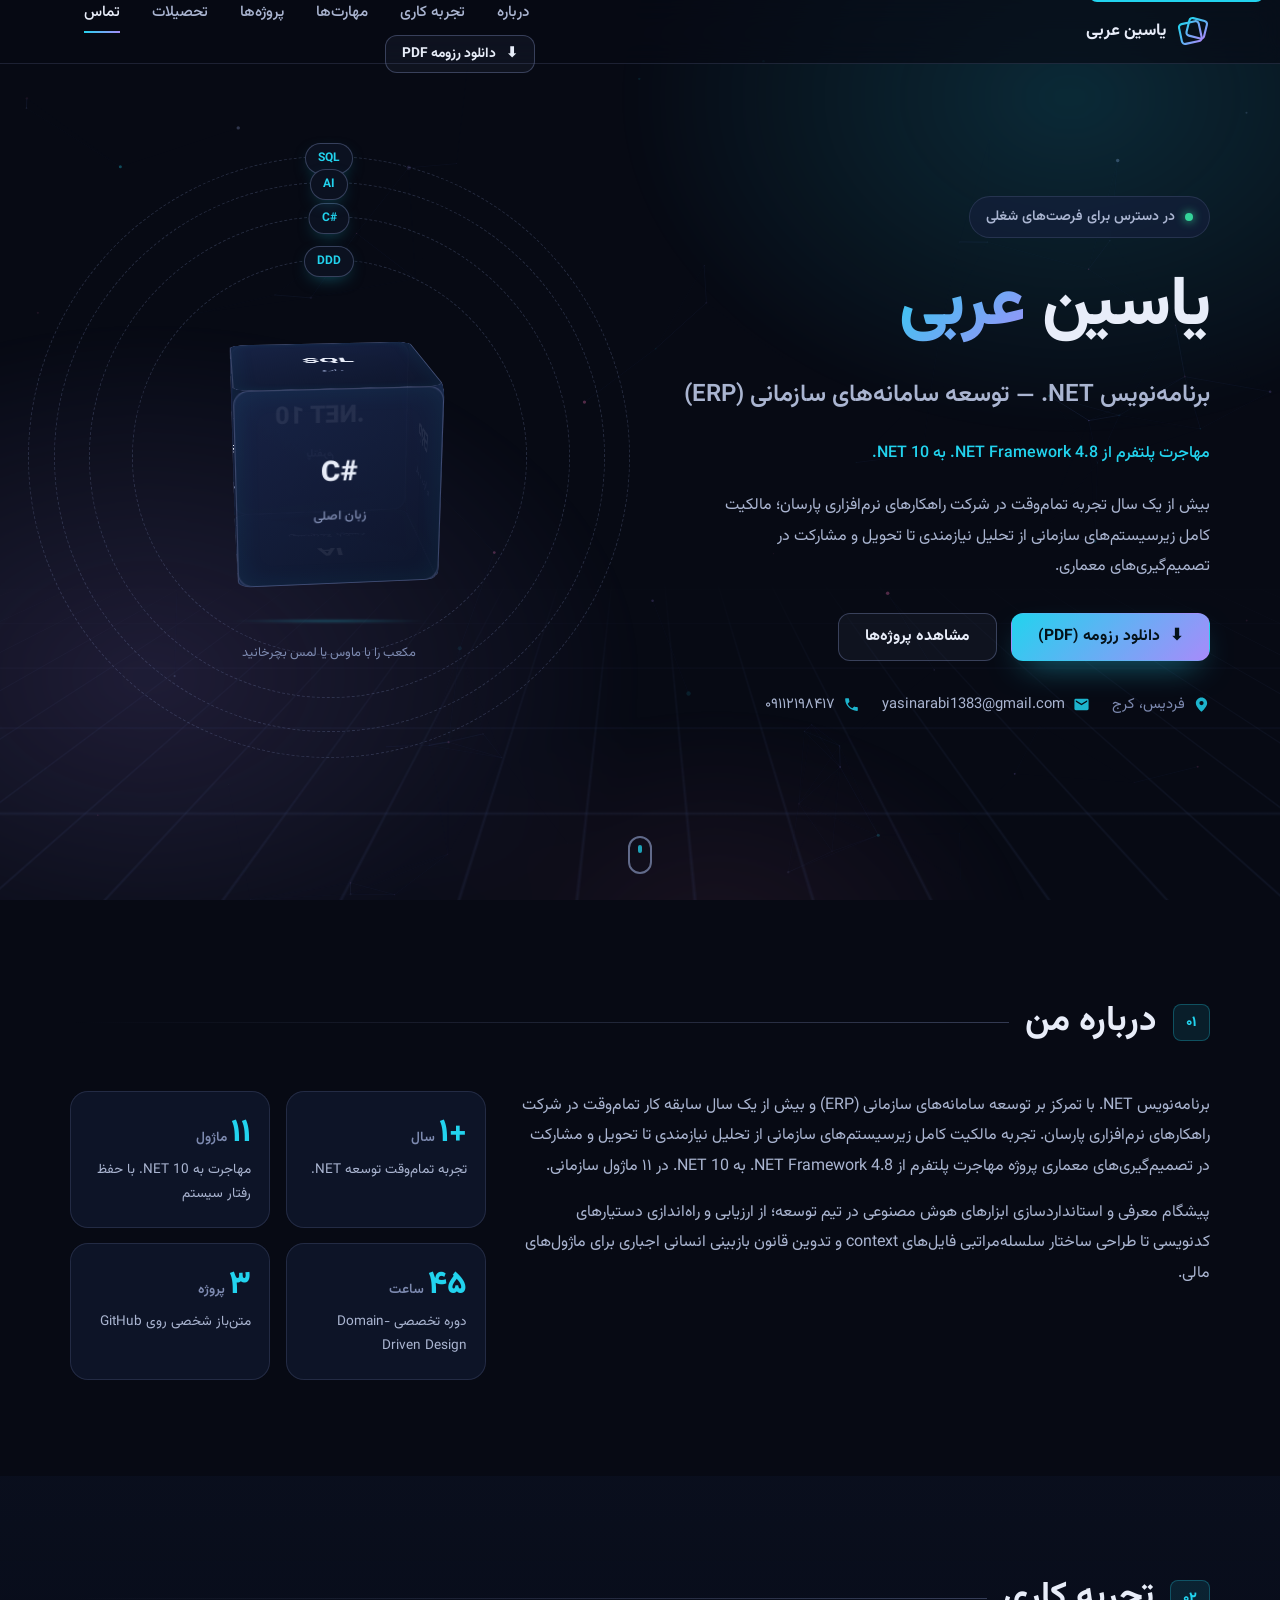
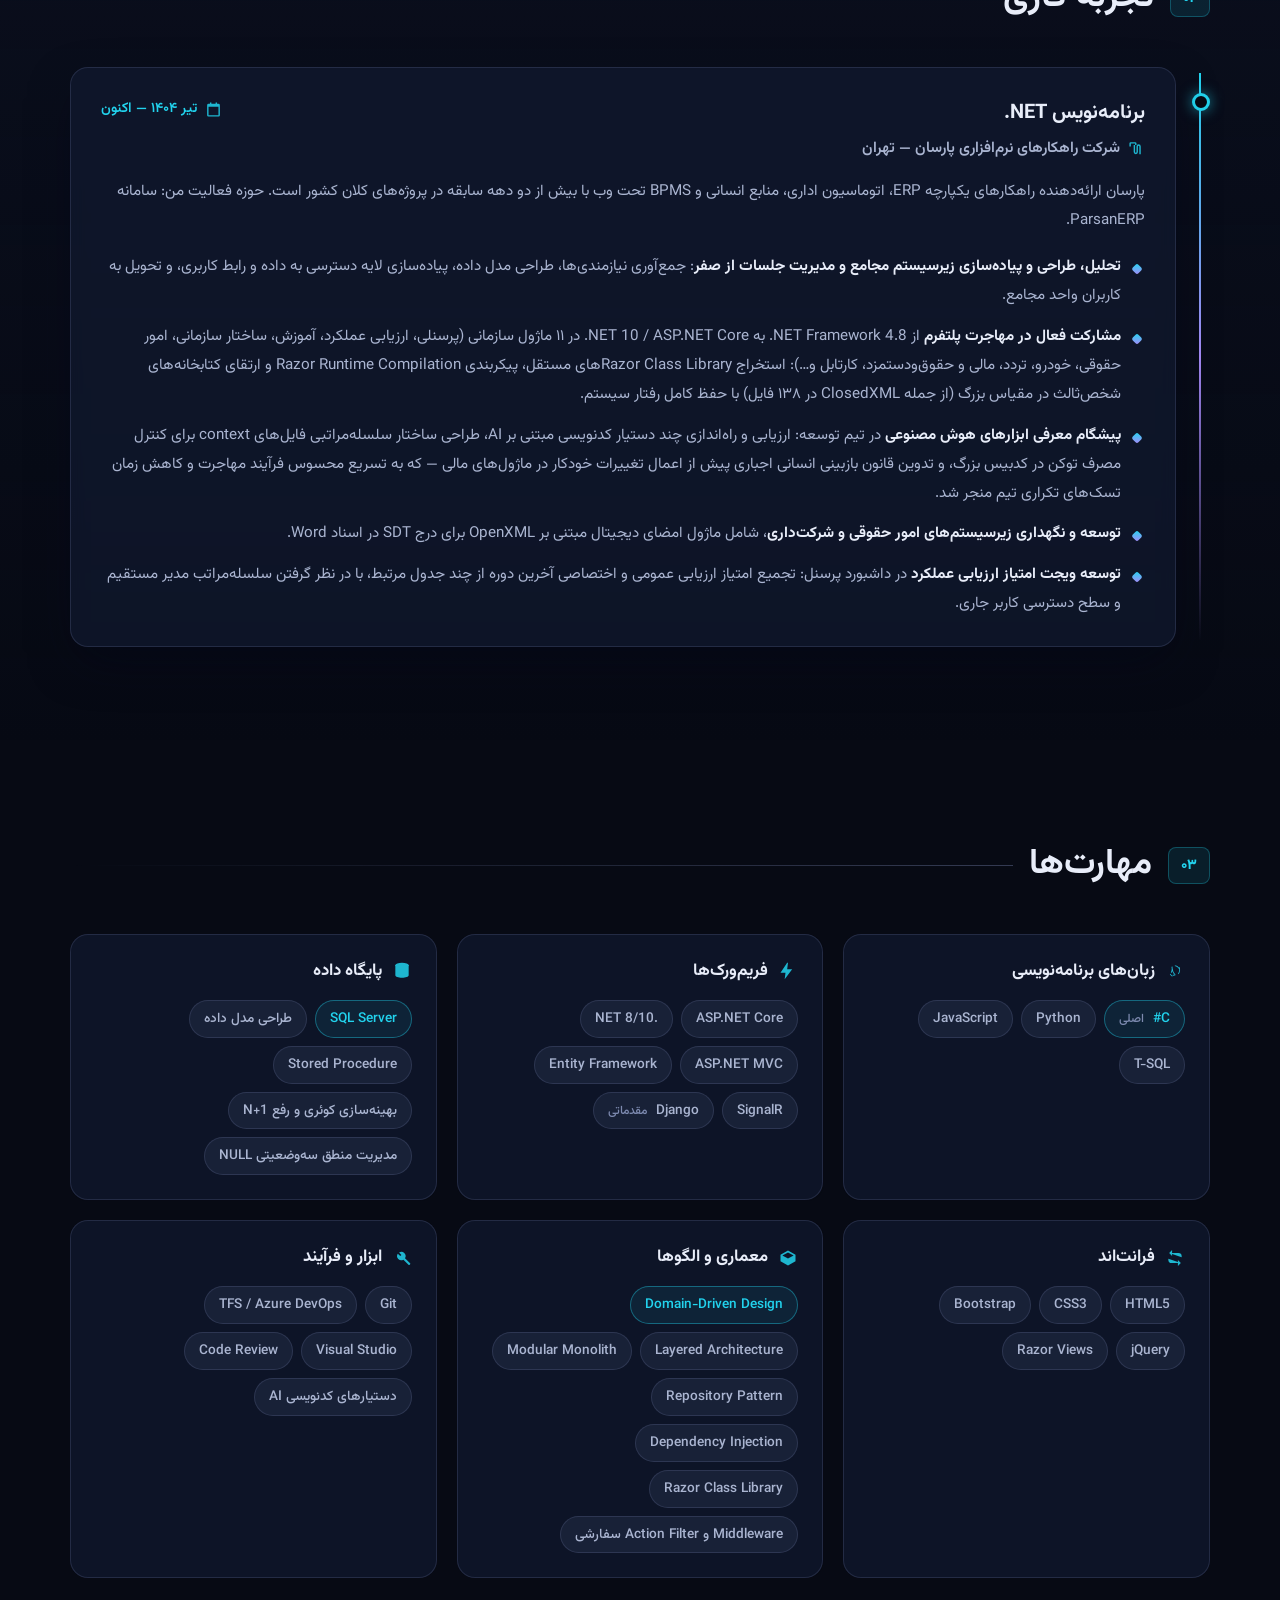
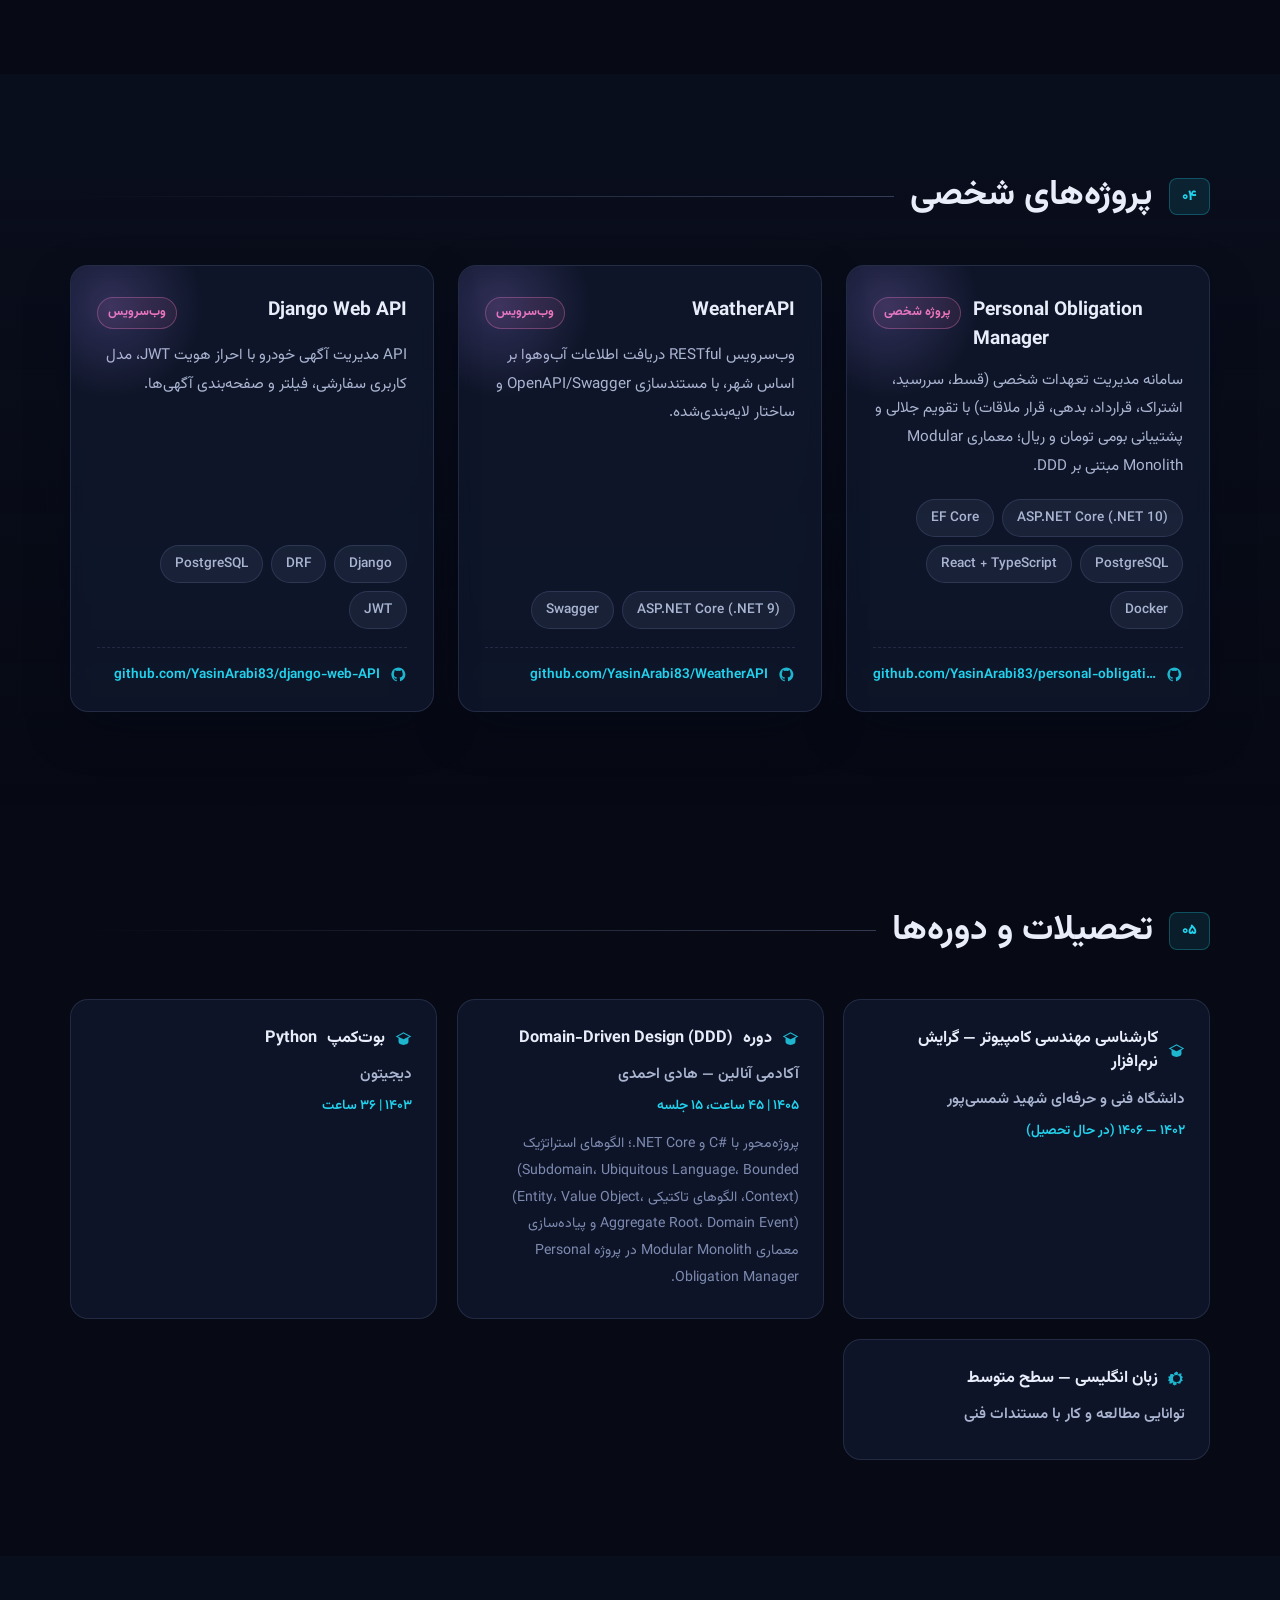
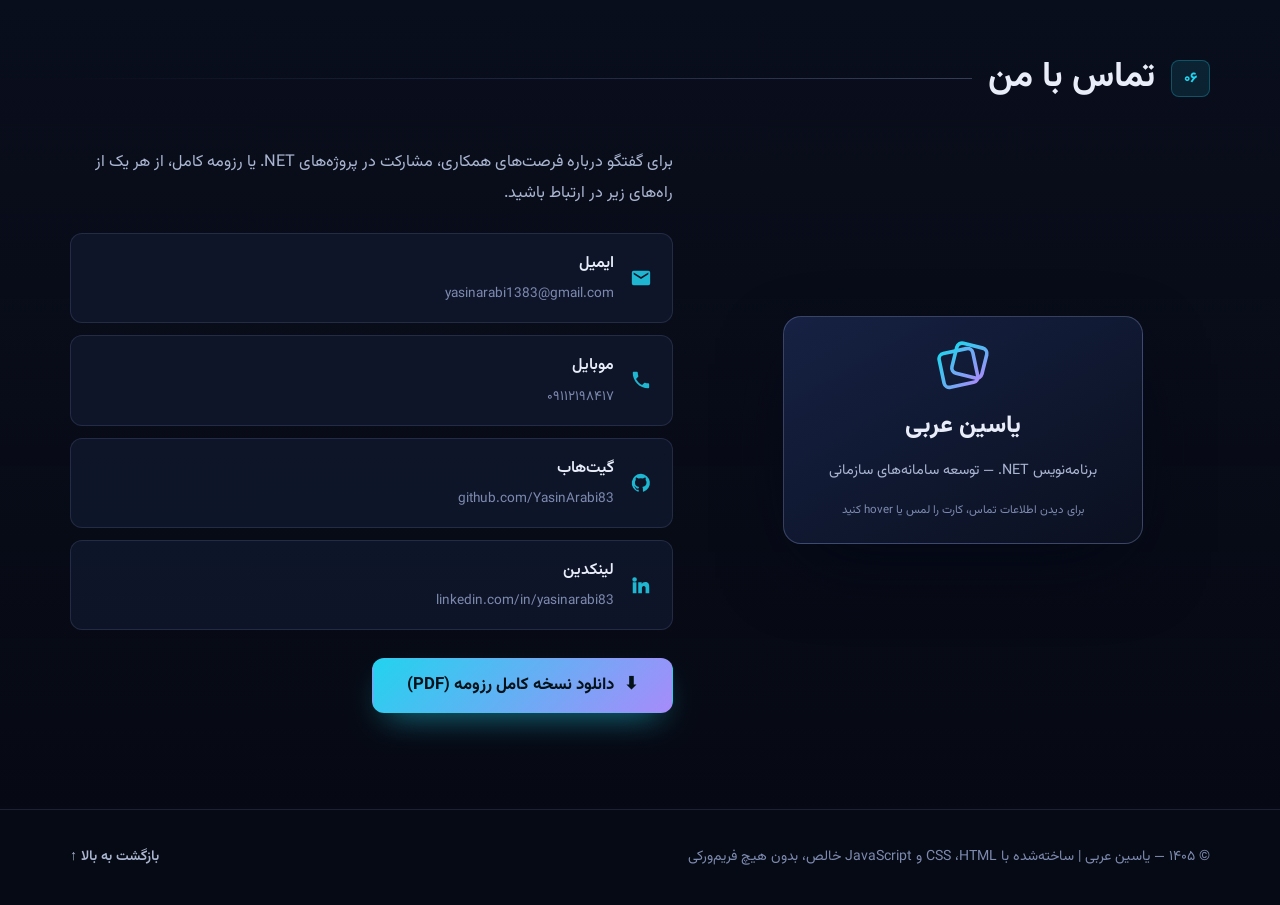
==== commit 252918a1: "Remove mentoring and team-lead mentions from resume Co-Authored-By: Claude Sonnet 5.5 <noreply@anthr" ====
--- a/index.html
+++ b/index.html
@@ -76,7 +76,7 @@
       <div class="grid-floor" aria-hidden="true"></div>
       <div class="container hero-grid">
         <div class="hero-copy">
-          <p class="hero-kicker reveal"><span class="dot"></span> در دسترس برای فرصت‌های <bdi>Tech Lead</bdi></p>
+          <p class="hero-kicker reveal"><span class="dot"></span> در دسترس برای فرصت‌های شغلی</p>
           <h1 class="hero-title reveal" style="--d:.08s">
             یاسین <span class="grad-text">عربی</span>
           </h1>
@@ -88,7 +88,7 @@
           </p>
           <p class="hero-summary reveal" style="--d:.32s">
             بیش از یک سال تجربه تمام‌وقت در شرکت راهکارهای نرم‌افزاری پارسان؛ مالکیت کامل زیرسیستم‌های سازمانی
-            از تحلیل نیازمندی تا تحویل، مسئولیت فنی تیم دو نفره و مشارکت در تصمیم‌گیری‌های معماری.
+            از تحلیل نیازمندی تا تحویل و مشارکت در تصمیم‌گیری‌های معماری.
           </p>
           <div class="hero-actions reveal" style="--d:.4s">
             <a class="btn btn-primary" href="assets/resume-yasin-arabi.pdf" download>
@@ -151,13 +151,13 @@
             <p>
               برنامه‌نویس <bdi>.NET</bdi> با تمرکز بر توسعه سامانه‌های سازمانی <bdi>(ERP)</bdi> و بیش از یک سال سابقه کار
               تمام‌وقت در شرکت راهکارهای نرم‌افزاری پارسان. تجربه مالکیت کامل زیرسیستم‌های سازمانی از تحلیل نیازمندی
-              تا تحویل، مسئولیت فنی یک تیم دو نفره در پروژه بازطراحی ماژول تردد، منتورینگ نیروی کارآموز و مشارکت در
+              تا تحویل و مشارکت در
               تصمیم‌گیری‌های معماری پروژه مهاجرت پلتفرم از <bdi>.NET Framework 4.8</bdi> به <bdi>.NET 10</bdi> در ۱۱ ماژول سازمانی.
             </p>
             <p>
               پیشگام معرفی و استانداردسازی ابزارهای هوش مصنوعی در تیم توسعه؛ از ارزیابی و راه‌اندازی دستیارهای
               کدنویسی تا طراحی ساختار سلسله‌مراتبی فایل‌های <bdi>context</bdi> و تدوین قانون بازبینی انسانی اجباری
-              برای ماژول‌های مالی. به دنبال نقشی با مسئولیت هدایت فنی و رشد در مسیر <bdi>Tech Lead</bdi>.
+              برای ماژول‌های مالی.
             </p>
           </div>
           <ul class="stats" role="list">
@@ -210,14 +210,6 @@
                 با بیش از دو دهه سابقه در پروژه‌های کلان کشور است. حوزه فعالیت من: سامانه <bdi>ParsanERP</bdi>.
               </p>
               <ul class="timeline-points">
-                <li>
-                  <strong>مسئول فنی تیم دو نفره</strong> در پروژه بازطراحی ماژول تردد (حضور و غیاب): تحلیل وضعیت موجود،
-                  تقسیم و برآورد تسک‌ها، هماهنگی فنی و بازبینی کد خروجی تیم.
-                </li>
-                <li>
-                  <strong>منتور نیروی کارآموز</strong> تیم توسعه: آموزش ساختار کدبیس و استانداردهای تیم، بررسی کد و
-                  پاسخ‌گویی فنی در طول دوره کارآموزی.
-                </li>
                 <li>
                   <strong>تحلیل، طراحی و پیاده‌سازی زیرسیستم مجامع و مدیریت جلسات از صفر</strong>: جمع‌آوری نیازمندی‌ها،
                   طراحی مدل داده، پیاده‌سازی لایه دسترسی به داده و رابط کاربری، و تحویل به کاربران واحد مجامع.
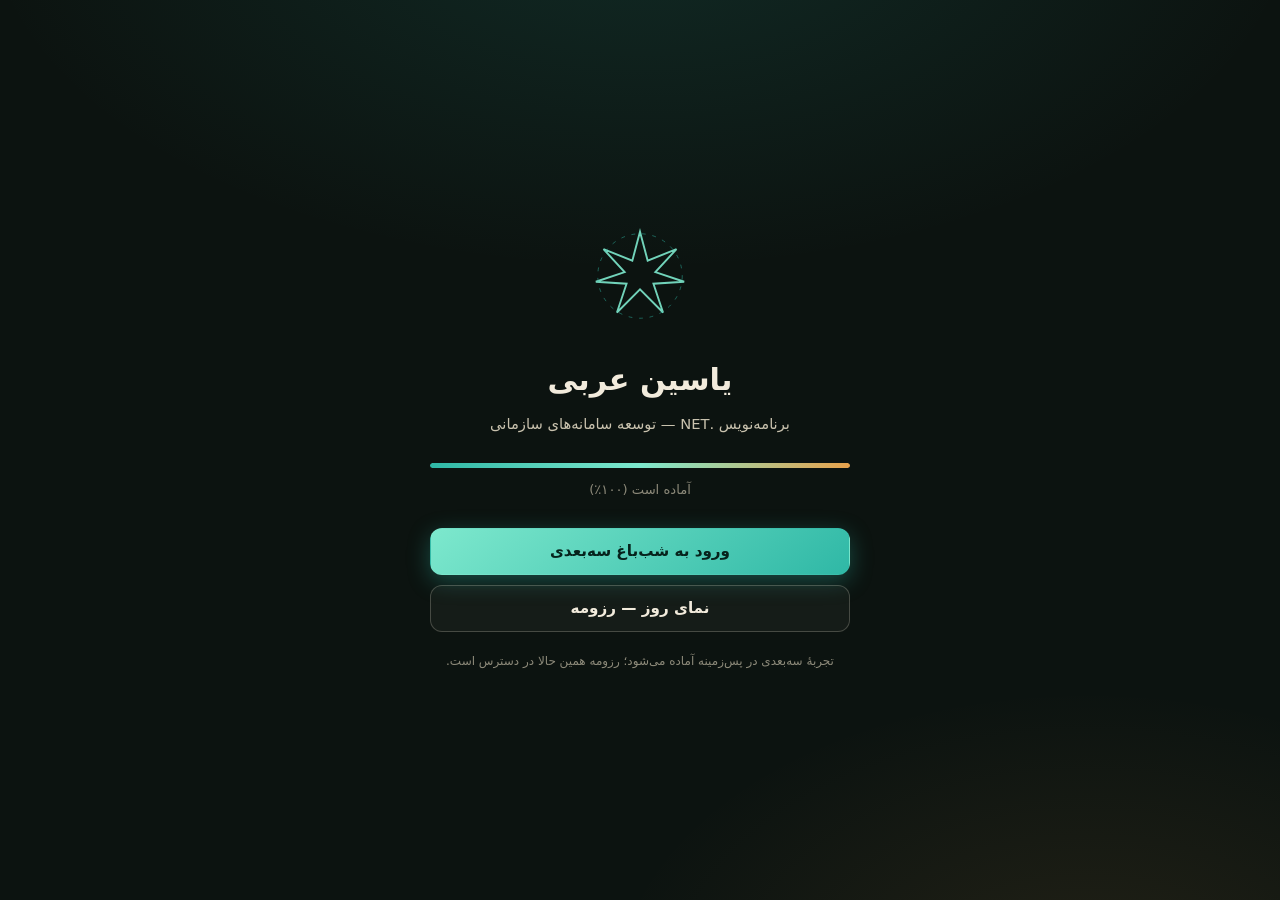
==== commit 5eb211e3: "New 3D night-garden portfolio (Three.js, RTL Persian, zero-build) - Immersive night-garden scene: fl" ====
--- a/index.html
+++ b/index.html
@@ -2,539 +2,483 @@
 <html lang="fa" dir="rtl">
 <head>
   <meta charset="UTF-8">
-  <meta name="viewport" content="width=device-width, initial-scale=1.0">
+  <meta name="viewport" content="width=device-width, initial-scale=1.0, viewport-fit=cover">
   <title>یاسین عربی | برنامه‌نویس .NET — توسعه سامانه‌های سازمانی</title>
   <meta name="description" content="رزومه تعاملی یاسین عربی؛ برنامه‌نویس .NET با تمرکز بر توسعه سامانه‌های سازمانی (ERP)، مهاجرت پلتفرم به .NET 10، معماری DDD و Modular Monolith.">
-  <meta name="theme-color" content="#070a14">
-  <meta property="og:title" content="یاسین عربی | برنامه‌نویس .NET">
-  <meta property="og:description" content="توسعه سامانه‌های سازمانی (ERP) — مهاجرت .NET، معماری DDD و ابزارهای هوش مصنوعی در توسعه نرم‌افزار.">
+  <meta name="theme-color" content="#0c1310">
+  <meta name="author" content="یاسین عربی">
+  <meta property="og:title" content="یاسین عربی | برنامه‌نویس .NET — شب‌باغ کد">
+  <meta property="og:description" content="تجربه‌ای سه‌بعدی از مسیر حرفه‌ای من: توسعه سامانه‌های سازمانی (ERP)، مهاجرت .NET، معماری DDD و ابزارهای هوش مصنوعی.">
   <meta property="og:type" content="profile">
   <meta property="og:locale" content="fa_IR">
-  <link rel="icon" href="data:image/svg+xml,%3Csvg xmlns='http://www.w3.org/2000/svg' viewBox='0 0 64 64'%3E%3Cdefs%3E%3ClinearGradient id='g' x1='0' y1='0' x2='1' y2='1'%3E%3Cstop offset='0' stop-color='%2322d3ee'/%3E%3Cstop offset='1' stop-color='%23a78bfa'/%3E%3C/linearGradient%3E%3C/defs%3E%3Crect x='8' y='14' width='38' height='38' rx='6' fill='none' stroke='url(%23g)' stroke-width='4' transform='rotate(-12 27 33)'/%3E%3Crect x='22' y='8' width='34' height='34' rx='6' fill='none' stroke='url(%23g)' stroke-width='4' transform='rotate(14 39 25)'/%3E%3C/svg%3E">
+  <link rel="canonical" href="https://yasinarabi83.github.io/YasinArabi83/">
+  <link rel="icon" type="image/svg+xml" href="assets/favicon.svg">
   <link rel="preload" href="assets/fonts/Vazirmatn-Regular.woff2" as="font" type="font/woff2" crossorigin>
-  <link rel="preload" href="assets/fonts/Vazirmatn-Bold.woff2" as="font" type="font/woff2" crossorigin>
-  <link rel="stylesheet" href="css/main.css">
+  <link rel="preload" href="assets/fonts/Vazirmatn-ExtraBold.woff2" as="font" type="font/woff2" crossorigin>
+  <link rel="stylesheet" href="assets/css/main.css">
+  <script>document.documentElement.classList.add('js');</script>
   <script type="application/ld+json">
   {
     "@context": "https://schema.org",
     "@type": "Person",
     "name": "یاسین عربی",
+    "alternateName": "Yasin Arabi",
     "jobTitle": "برنامه‌نویس .NET — توسعه سامانه‌های سازمانی",
     "email": "yasinarabi1383@gmail.com",
     "telephone": "+989112198417",
-    "address": { "@type": "PostalAddress", "addressLocality": "فردیس، کرج", "addressCountry": "IR" },
+    "url": "https://yasinarabi83.github.io/YasinArabi83/",
     "sameAs": [
       "https://github.com/YasinArabi83",
-      "https://www.linkedin.com/in/yasinarabi83"
-    ]
+      "https://www.linkedin.com/in/yasinarabi83",
+      "https://instagram.com/yasinarabi.83"
+    ],
+    "address": { "@type": "PostalAddress", "addressLocality": "فردیس، کرج", "addressCountry": "IR" },
+    "alumniOf": { "@type": "CollegeOrUniversity", "name": "دانشگاه فنی و حرفه‌ای شهید شمسی‌پور" },
+    "knowsAbout": ["C#", ".NET", "ASP.NET Core", "Domain-Driven Design", "SQL Server", "ERP"]
   }
   </script>
 </head>
 <body>
-  <a class="skip-link" href="#about">پرش به محتوای اصلی</a>
-  <div class="scroll-progress" aria-hidden="true"><span id="scrollProgressBar"></span></div>
-  <canvas id="spaceCanvas" class="space-canvas" aria-hidden="true"></canvas>
-
-  <!-- ============ هدر و ناوبری ============ -->
-  <header class="site-header">
-    <div class="container nav-wrap">
-      <a class="brand" href="#top" aria-label="بازگشت به بالای صفحه">
-        <svg class="brand-logo" viewBox="0 0 64 64" aria-hidden="true">
-          <defs>
-            <linearGradient id="brandGrad" x1="0" y1="0" x2="1" y2="1">
-              <stop offset="0" stop-color="#22d3ee"/><stop offset="1" stop-color="#a78bfa"/>
-            </linearGradient>
-          </defs>
-          <rect x="8" y="14" width="38" height="38" rx="6" fill="none" stroke="url(#brandGrad)" stroke-width="4" transform="rotate(-12 27 33)"/>
-          <rect x="22" y="8" width="34" height="34" rx="6" fill="none" stroke="url(#brandGrad)" stroke-width="4" transform="rotate(14 39 25)"/>
-        </svg>
-        <span class="brand-name">یاسین عربی</span>
-      </a>
-      <button class="nav-toggle" id="navToggle" aria-expanded="false" aria-controls="mainNav" aria-label="باز و بسته کردن منوی ناوبری">
-        <span class="nav-toggle-bar"></span><span class="nav-toggle-bar"></span><span class="nav-toggle-bar"></span>
+
+  <a class="skip-link" href="#dayview">پرش به محتوای اصلی (رزومه)</a>
+
+  <!-- ===== Loader ===== -->
+  <div id="loader" class="loader" role="dialog" aria-label="بارگذاری سایت" aria-live="polite">
+    <div class="loader-inner">
+      <svg class="loader-star" viewBox="0 0 100 100" aria-hidden="true">
+        <g class="loader-star-spin">
+          <path class="star-amber" d="M50 4 L58 34 L88 22 L66 46 L96 56 L64 58 L74 88 L50 64 L26 88 L36 58 L4 56 L34 46 L12 22 L42 34 Z"/>
+        </g>
+        <g class="loader-star-spin-rev">
+          <circle cx="50" cy="50" r="44" fill="none" stroke="currentColor" stroke-width="1" stroke-dasharray="4 7" opacity=".5"/>
+        </g>
+      </svg>
+      <p class="loader-name">یاسین عربی</p>
+      <p class="loader-title">برنامه‌نویس .NET — توسعه سامانه‌های سازمانی</p>
+      <div class="loader-bar" role="progressbar" aria-label="پیشرفت بارگذاری" aria-valuemin="0" aria-valuemax="100" aria-valuenow="0">
+        <div class="loader-fill" id="loader-fill"></div>
+      </div>
+      <p class="loader-status" id="loader-status">در حال آماده‌سازی باغ…</p>
+      <div class="loader-actions">
+        <button type="button" class="btn btn-primary" id="enter-night" disabled aria-busy="true">
+          ورود به شب‌باغ سه‌بعدی
+        </button>
+        <button type="button" class="btn btn-ghost" id="enter-day">نمای روز — رزومه</button>
+      </div>
+      <p class="loader-note" id="loader-note">تجربهٔ سه‌بعدی در پس‌زمینه آماده می‌شود؛ رزومه همین حالا در دسترس است.</p>
+    </div>
+  </div>
+
+  <!-- ===== 3D Stage ===== -->
+  <div id="stage" class="stage" aria-hidden="true" hidden>
+    <canvas id="scene-canvas"></canvas>
+    <div class="stage-vignette" aria-hidden="true"></div>
+  </div>
+
+  <!-- ===== Night header ===== -->
+  <header class="topbar" id="topbar" hidden>
+    <a class="brand" href="#home" data-station="home" aria-label="یاسین عربی — خانه">
+      <svg class="brand-star" viewBox="0 0 100 100" aria-hidden="true"><path d="M50 2 L60 36 L94 22 L68 48 L98 60 L64 60 L76 94 L50 68 L24 94 L36 60 L2 60 L32 48 L6 22 L40 36 Z"/></svg>
+      <span>یاسین عربی</span>
+    </a>
+    <nav class="mainnav" id="mainnav" aria-label="ناوبری ایستگاه‌ها">
+      <button type="button" class="navlink" data-station="home">خانه</button>
+      <button type="button" class="navlink" data-station="experience">تجربه</button>
+      <button type="button" class="navlink" data-station="skills">مهارت‌ها</button>
+      <button type="button" class="navlink" data-station="projects">پروژه‌ها</button>
+      <button type="button" class="navlink" data-station="education">تحصیلات</button>
+      <button type="button" class="navlink" data-station="contact">تماس</button>
+    </nav>
+    <div class="topbar-actions">
+      <button type="button" class="btn btn-ghost btn-small" id="btn-day" title="نمایش رزومه در حالت ساده و چاپی">
+        <svg class="ic" aria-hidden="true"><use href="#i-sun"/></svg>
+        <span>نمای روز</span>
       </button>
-      <nav id="mainNav" class="main-nav" aria-label="ناوبری اصلی">
-        <ul class="nav-list">
-          <li><a class="nav-link" href="#about">درباره</a></li>
-          <li><a class="nav-link" href="#experience">تجربه کاری</a></li>
-          <li><a class="nav-link" href="#skills">مهارت‌ها</a></li>
-          <li><a class="nav-link" href="#projects">پروژه‌ها</a></li>
-          <li><a class="nav-link" href="#education">تحصیلات</a></li>
-          <li><a class="nav-link" href="#contact">تماس</a></li>
-        </ul>
-        <a class="btn btn-outline btn-sm nav-cta" href="assets/resume-yasin-arabi.pdf" download>
-          <span aria-hidden="true">⬇</span> دانلود رزومه PDF
-        </a>
-      </nav>
     </div>
   </header>
 
-  <main id="top">
-    <!-- ============ بخش قهرمان (Hero) با صحنه سه‌بعدی ============ -->
-    <section class="hero" id="home" aria-label="معرفی">
-      <div class="hero-aurora" aria-hidden="true"></div>
-      <div class="grid-floor" aria-hidden="true"></div>
-      <div class="container hero-grid">
-        <div class="hero-copy">
-          <p class="hero-kicker reveal"><span class="dot"></span> در دسترس برای فرصت‌های شغلی</p>
-          <h1 class="hero-title reveal" style="--d:.08s">
-            یاسین <span class="grad-text">عربی</span>
-          </h1>
-          <p class="hero-role reveal" style="--d:.16s">برنامه‌نویس <bdi>.NET</bdi> — توسعه سامانه‌های سازمانی <bdi>(ERP)</bdi></p>
-          <p class="hero-taglines reveal" style="--d:.24s" aria-live="polite">
-            <span class="tagline is-active">مهاجرت پلتفرم از <bdi>.NET Framework 4.8</bdi> به <bdi>.NET 10</bdi></span>
-            <span class="tagline">معماری <bdi>Modular Monolith</bdi> و <bdi>DDD</bdi></span>
-            <span class="tagline">استانداردسازی ابزارهای هوش مصنوعی در تیم توسعه</span>
+  <!-- ===== Content panel (night mode) ===== -->
+  <section class="panel" id="panel" hidden role="region" aria-labelledby="panel-title">
+    <div class="panel-head">
+      <div class="panel-head-text">
+        <p class="panel-kicker" id="panel-kicker"></p>
+        <h2 class="panel-title" id="panel-title" tabindex="-1"></h2>
+      </div>
+      <button type="button" class="icon-btn" id="panel-close" aria-label="بستن پنجره (Esc)">
+        <svg class="ic" aria-hidden="true"><use href="#i-close"/></svg>
+      </button>
+    </div>
+    <div class="panel-body" id="panel-body"></div>
+    <div class="panel-foot">
+      <button type="button" class="btn btn-ghost btn-small" id="panel-prev">
+        <svg class="ic" aria-hidden="true"><use href="#i-chev"/></svg> قبلی
+      </button>
+      <div class="panel-dots" id="panel-dots" role="tablist" aria-label="ایستگاه‌ها"></div>
+      <button type="button" class="btn btn-ghost btn-small" id="panel-next">
+        بعدی <svg class="ic flip-x" aria-hidden="true"><use href="#i-chev"/></svg>
+      </button>
+    </div>
+  </section>
+
+  <!-- ===== Edge navigation ===== -->
+  <div class="edge-nav" id="edge-nav" hidden>
+    <button type="button" class="icon-btn edge-btn" id="nav-prev" aria-label="ایستگاه قبلی">
+      <svg class="ic" aria-hidden="true"><use href="#i-chev"/></svg>
+    </button>
+    <div class="edge-dots" id="edge-dots" aria-hidden="true"></div>
+    <button type="button" class="icon-btn edge-btn" id="nav-next" aria-label="ایستگاه بعدی">
+      <svg class="ic flip-x" aria-hidden="true"><use href="#i-chev"/></svg>
+    </button>
+  </div>
+
+  <p class="hint" id="hint" hidden>با اسکرول، کلیدهای جهت‌دار، کشیدن انگشت یا کلیک روی سکوها بین ایستگاه‌ها جابه‌جا شوید</p>
+  <div class="tip" id="tip" hidden></div>
+  <div class="toast" id="toast" role="status" hidden></div>
+
+  <!-- ================================================================
+       DAY VIEW — full static resume (works without JavaScript).
+       Night-mode panels clone these sections; edit content here once.
+  ================================================================= -->
+  <main class="dayview" id="dayview" tabindex="-1">
+    <div class="day-wrap">
+
+      <header class="day-head">
+        <div class="day-head-main">
+          <h1>یاسین عربی</h1>
+          <p class="day-head-title">برنامه‌نویس .NET — توسعه سامانه‌های سازمانی (ERP)</p>
+          <p class="day-badges">
+            <span class="badge badge-live"><span class="dot"></span> در دسترس برای فرصت‌های شغلی</span>
+            <span class="badge">فردیس، کرج</span>
           </p>
-          <p class="hero-summary reveal" style="--d:.32s">
-            بیش از یک سال تجربه تمام‌وقت در شرکت راهکارهای نرم‌افزاری پارسان؛ مالکیت کامل زیرسیستم‌های سازمانی
-            از تحلیل نیازمندی تا تحویل و مشارکت در تصمیم‌گیری‌های معماری.
+        </div>
+        <div class="day-head-actions">
+          <a class="btn btn-primary" href="assets/resume-yasin-arabi.pdf" download>
+            <svg class="ic" aria-hidden="true"><use href="#i-download"/></svg>
+            دانلود رزومه (PDF)
+          </a>
+          <button type="button" class="btn btn-ghost js-night-return" hidden>
+            <svg class="ic" aria-hidden="true"><use href="#i-star"/></svg>
+            بازگشت به شب‌باغ
+          </button>
+        </div>
+      </header>
+
+      <!-- ABOUT -->
+      <section class="day-sec" id="sec-home" data-kicker="خانه">
+        <h2>درباره من</h2>
+        <p>
+          برنامه‌نویس .NET با تمرکز بر توسعه سامانه‌های سازمانی (ERP) و بیش از یک سال سابقه کار تمام‌وقت در
+          شرکت راهکارهای نرم‌افزاری پارسان. تجربه مالکیت کامل زیرسیستم‌های سازمانی از تحلیل نیازمندی تا تحویل
+          و مشارکت در تصمیم‌گیری‌های معماری پروژه مهاجرت پلتفرم از .NET Framework 4.8 به .NET 10 در ۱۱ ماژول سازمانی.
+        </p>
+        <p>
+          پیشگام معرفی و استانداردسازی ابزارهای هوش مصنوعی در تیم توسعه؛ از ارزیابی و راه‌اندازی دستیارهای
+          کدنویسی تا طراحی ساختار سلسله‌مراتبی فایل‌های context و تدوین قانون بازبینی انسانی اجباری برای
+          ماژول‌های مالی.
+        </p>
+        <div class="stats">
+          <div class="stat"><b>+۱</b><span>سال تجربه تمام‌وقت توسعه .NET</span></div>
+          <div class="stat"><b>۱۱</b><span>ماژول مهاجرت‌یافته به .NET 10 با حفظ رفتار سیستم</span></div>
+          <div class="stat"><b>۴۵</b><span>ساعت دوره تخصصی Domain-Driven Design</span></div>
+          <div class="stat"><b>۳</b><span>پروژه متن‌باز شخصی روی GitHub</span></div>
+        </div>
+        <div class="chips">
+          <span class="chip">مهاجرت .NET Framework به .NET 10</span>
+          <span class="chip">معماری Modular Monolith و DDD</span>
+          <span class="chip">استانداردسازی ابزارهای AI در تیم</span>
+        </div>
+      </section>
+
+      <!-- EXPERIENCE -->
+      <section class="day-sec" id="sec-experience" data-kicker="مسیر حرفه‌ای">
+        <h2>تجربه کاری</h2>
+        <article class="timeline-item">
+          <div class="timeline-head">
+            <h3>برنامه‌نویس .NET</h3>
+            <p class="timeline-meta">
+              <span class="badge">تیر ۱۴۰۴ — اکنون</span>
+              <span class="muted">شرکت راهکارهای نرم‌افزاری پارسان — تهران</span>
+            </p>
+          </div>
+          <p>
+            پارسان ارائه‌دهنده راهکارهای یکپارچه ERP، اتوماسیون اداری، منابع انسانی و BPMS تحت وب با بیش از
+            دو دهه سابقه در پروژه‌های کلان کشور است. حوزه فعالیت من: سامانه ParsanERP.
           </p>
-          <div class="hero-actions reveal" style="--d:.4s">
-            <a class="btn btn-primary" href="assets/resume-yasin-arabi.pdf" download>
-              <span aria-hidden="true">⬇</span> دانلود رزومه (PDF)
-            </a>
-            <a class="btn btn-outline" href="#projects">مشاهده پروژه‌ها</a>
-          </div>
-          <ul class="hero-meta reveal" style="--d:.48s">
+          <ul>
             <li>
-              <svg class="meta-icon" viewBox="0 0 24 24" aria-hidden="true"><path d="M12 2C7.6 2 4 5.6 4 10c0 5.4 7 11.5 7.4 11.9.4.3.9.3 1.2 0C13 21.5 20 15.4 20 10c0-4.4-3.6-8-8-8Zm0 11a3 3 0 1 1 0-6 3 3 0 0 1 0 6Z"/></svg>
-              فردیس، کرج
+              تحلیل، طراحی و پیاده‌سازی زیرسیستم مجامع و مدیریت جلسات از صفر: جمع‌آوری نیازمندی‌ها، طراحی
+              مدل داده، پیاده‌سازی لایه دسترسی به داده و رابط کاربری، و تحویل به کاربران واحد مجامع.
             </li>
             <li>
-              <svg class="meta-icon" viewBox="0 0 24 24" aria-hidden="true"><path d="M20 4H4a2 2 0 0 0-2 2v12a2 2 0 0 0 2 2h16a2 2 0 0 0 2-2V6a2 2 0 0 0-2-2Zm0 4-8 5-8-5V6l8 5 8-5v2Z"/></svg>
-              <a href="mailto:yasinarabi1383@gmail.com"><span dir="ltr">yasinarabi1383@gmail.com</span></a>
+              مشارکت فعال در مهاجرت پلتفرم از .NET Framework 4.8 به .NET 10 / ASP.NET Core در ۱۱ ماژول
+              سازمانی (پرسنلی، ارزیابی عملکرد، آموزش، ساختار سازمانی، امور حقوقی، خودرو، تردد، مالی و
+              حقوق‌ودستمزد، کارتابل و…): استخراج Razor Class Libraryهای مستقل، پیکربندی Razor Runtime
+              Compilation و ارتقای کتابخانه‌های شخص‌ثالث در مقیاس بزرگ (از جمله ClosedXML در ۱۳۸ فایل)
+              با حفظ کامل رفتار سیستم.
             </li>
             <li>
-              <svg class="meta-icon" viewBox="0 0 24 24" aria-hidden="true"><path d="M6.6 10.8c1.4 2.8 3.8 5.1 6.6 6.6l2.2-2.2c.3-.3.7-.4 1-.2 1.1.4 2.3.6 3.5.6.6 0 1 .4 1 1V20c0 .6-.4 1-1 1C10.6 21 3 13.4 3 4c0-.6.4-1 1-1h3.5c.6 0 1 .4 1 1 0 1.2.2 2.4.6 3.5.1.4 0 .8-.2 1l-2.3 2.3Z"/></svg>
-              <a href="tel:+989112198417">۰۹۱۱۲۱۹۸۴۱۷</a>
+              پیشگام معرفی ابزارهای هوش مصنوعی در تیم توسعه: ارزیابی و راه‌اندازی چند دستیار کدنویسی مبتنی
+              بر AI، طراحی ساختار سلسله‌مراتبی فایل‌های context برای کنترل مصرف توکن در کدبیس بزرگ، و
+              تدوین قانون بازبینی انسانی اجباری پیش از اعمال تغییرات خودکار در ماژول‌های مالی — که به
+              تسریع محسوس فرآیند مهاجرت و کاهش زمان تسک‌های تکراری تیم منجر شد.
+            </li>
+            <li>
+              توسعه و نگهداری زیرسیستم‌های امور حقوقی و شرکت‌داری، شامل ماژول امضای دیجیتال مبتنی بر
+              OpenXML برای درج SDT در اسناد Word.
+            </li>
+            <li>
+              توسعه ویجت امتیاز ارزیابی عملکرد در داشبورد پرسنل: تجمیع امتیاز ارزیابی عمومی و اختصاصی
+              آخرین دوره از چند جدول مرتبط، با در نظر گرفتن سلسله‌مراتب مدیر مستقیم و سطح دسترسی کاربر جاری.
             </li>
           </ul>
-        </div>
-
-        <div class="hero-scene" aria-hidden="true">
-          <div class="scene" id="heroScene">
-            <div class="orbit orbit-a"><span class="orbit-chip">C#</span></div>
-            <div class="orbit orbit-b"><span class="orbit-chip">SQL</span></div>
-            <div class="orbit orbit-c"><span class="orbit-chip">DDD</span></div>
-            <div class="orbit orbit-d"><span class="orbit-chip">AI</span></div>
-            <div class="cube-stage" id="cubeStage">
-              <div class="cube" id="heroCube" role="img" aria-label="مکعب چرخان مهارت‌ها">
-                <figure class="cube-face cube-front"><bdi>C#</bdi><small>زبان اصلی</small></figure>
-                <figure class="cube-face cube-back"><bdi>.NET 10</bdi><small>پلتفرم</small></figure>
-                <figure class="cube-face cube-right"><bdi>ERP</bdi><small>سامانه سازمانی</small></figure>
-                <figure class="cube-face cube-left"><bdi>DDD</bdi><small>معماری</small></figure>
-                <figure class="cube-face cube-top"><bdi>SQL</bdi><small>داده</small></figure>
-                <figure class="cube-face cube-bottom"><bdi>AI</bdi><small>دستیار کدنویسی</small></figure>
-              </div>
-              <div class="cube-shadow"></div>
-            </div>
-            <p class="cube-hint">مکعب را با ماوس یا لمس بچرخانید</p>
-          </div>
-        </div>
-      </div>
-      <a class="scroll-cue" href="#about" aria-label="اسکرول به بخش درباره من">
-        <span class="scroll-cue-mouse"><span class="scroll-cue-wheel"></span></span>
-      </a>
-    </section>
-
-    <!-- ============ درباره من ============ -->
-    <section class="section" id="about" aria-labelledby="aboutTitle">
-      <div class="container">
-        <header class="section-head reveal">
-          <span class="section-index">۰۱</span>
-          <h2 class="section-title" id="aboutTitle">درباره من</h2>
-          <span class="section-line" aria-hidden="true"></span>
-        </header>
-        <div class="about-grid">
-          <div class="about-text reveal">
+        </article>
+      </section>
+
+      <!-- SKILLS -->
+      <section class="day-sec" id="sec-skills" data-kicker="جعبه‌ابزار">
+        <h2>مهارت‌ها</h2>
+        <div class="skill-grid">
+          <div class="skill-group">
+            <h3>زبان‌های برنامه‌نویسی</h3>
+            <div class="chips">
+              <span class="chip chip-hl">C# اصلی</span>
+              <span class="chip">Python</span>
+              <span class="chip">JavaScript</span>
+              <span class="chip">T-SQL</span>
+            </div>
+          </div>
+          <div class="skill-group">
+            <h3>فریم‌ورک‌ها</h3>
+            <div class="chips">
+              <span class="chip">ASP.NET Core</span>
+              <span class="chip">.NET 8/10</span>
+              <span class="chip">ASP.NET MVC</span>
+              <span class="chip">Entity Framework</span>
+              <span class="chip">SignalR</span>
+              <span class="chip">Django مقدماتی</span>
+            </div>
+          </div>
+          <div class="skill-group">
+            <h3>پایگاه داده</h3>
+            <div class="chips">
+              <span class="chip">SQL Server</span>
+              <span class="chip">طراحی مدل داده</span>
+              <span class="chip">Stored Procedure</span>
+              <span class="chip">بهینه‌سازی کوئری و رفع N+1</span>
+              <span class="chip">مدیریت منطق سه‌وضعیتی NULL</span>
+            </div>
+          </div>
+          <div class="skill-group">
+            <h3>فرانت‌اند</h3>
+            <div class="chips">
+              <span class="chip">HTML5</span>
+              <span class="chip">CSS3</span>
+              <span class="chip">Bootstrap</span>
+              <span class="chip">jQuery</span>
+              <span class="chip">Razor Views</span>
+            </div>
+          </div>
+          <div class="skill-group">
+            <h3>معماری و الگوها</h3>
+            <div class="chips">
+              <span class="chip">Domain-Driven Design</span>
+              <span class="chip">Layered Architecture</span>
+              <span class="chip">Modular Monolith</span>
+              <span class="chip">Repository Pattern</span>
+              <span class="chip">Dependency Injection</span>
+              <span class="chip">Razor Class Library</span>
+              <span class="chip">Middleware و Action Filter سفارشی</span>
+            </div>
+          </div>
+          <div class="skill-group">
+            <h3>ابزار و فرآیند</h3>
+            <div class="chips">
+              <span class="chip">Git</span>
+              <span class="chip">TFS / Azure DevOps</span>
+              <span class="chip">Visual Studio</span>
+              <span class="chip">Code Review</span>
+              <span class="chip">دستیارهای کدنویسی AI</span>
+            </div>
+          </div>
+        </div>
+      </section>
+
+      <!-- PROJECTS -->
+      <section class="day-sec" id="sec-projects" data-kicker="ساخت‌های من">
+        <h2>پروژه‌های شخصی</h2>
+        <div class="projects">
+          <article class="project-card">
+            <div class="project-top">
+              <h3>Personal Obligation Manager</h3>
+              <span class="badge">پروژه شخصی</span>
+            </div>
             <p>
-              برنامه‌نویس <bdi>.NET</bdi> با تمرکز بر توسعه سامانه‌های سازمانی <bdi>(ERP)</bdi> و بیش از یک سال سابقه کار
-              تمام‌وقت در شرکت راهکارهای نرم‌افزاری پارسان. تجربه مالکیت کامل زیرسیستم‌های سازمانی از تحلیل نیازمندی
-              تا تحویل و مشارکت در
-              تصمیم‌گیری‌های معماری پروژه مهاجرت پلتفرم از <bdi>.NET Framework 4.8</bdi> به <bdi>.NET 10</bdi> در ۱۱ ماژول سازمانی.
+              سامانه مدیریت تعهدات شخصی (قسط، سررسید، اشتراک، قرارداد، بدهی، قرار ملاقات) با تقویم جلالی و
+              پشتیبانی بومی تومان و ریال؛ معماری Modular Monolith مبتنی بر DDD.
             </p>
-            <p>
-              پیشگام معرفی و استانداردسازی ابزارهای هوش مصنوعی در تیم توسعه؛ از ارزیابی و راه‌اندازی دستیارهای
-              کدنویسی تا طراحی ساختار سلسله‌مراتبی فایل‌های <bdi>context</bdi> و تدوین قانون بازبینی انسانی اجباری
-              برای ماژول‌های مالی.
-            </p>
-          </div>
-          <ul class="stats" role="list">
-            <li class="stat-card reveal" style="--d:.05s" data-tilt>
-              <span class="stat-value">+۱<small>سال</small></span>
-              <span class="stat-label">تجربه تمام‌وقت توسعه <bdi>.NET</bdi></span>
-            </li>
-            <li class="stat-card reveal" style="--d:.12s" data-tilt>
-              <span class="stat-value">۱۱<small>ماژول</small></span>
-              <span class="stat-label">مهاجرت به <bdi>.NET 10</bdi> با حفظ رفتار سیستم</span>
-            </li>
-            <li class="stat-card reveal" style="--d:.19s" data-tilt>
-              <span class="stat-value">۴۵<small>ساعت</small></span>
-              <span class="stat-label">دوره تخصصی <bdi>Domain-Driven Design</bdi></span>
-            </li>
-            <li class="stat-card reveal" style="--d:.26s" data-tilt>
-              <span class="stat-value">۳<small>پروژه</small></span>
-              <span class="stat-label">متن‌باز شخصی روی <bdi>GitHub</bdi></span>
-            </li>
-          </ul>
-        </div>
-      </div>
-    </section>
-
-    <!-- ============ تجربه کاری ============ -->
-    <section class="section section-alt" id="experience" aria-labelledby="expTitle">
-      <div class="container">
-        <header class="section-head reveal">
-          <span class="section-index">۰۲</span>
-          <h2 class="section-title" id="expTitle">تجربه کاری</h2>
-          <span class="section-line" aria-hidden="true"></span>
-        </header>
-        <div class="timeline">
-          <article class="timeline-item reveal" data-tilt>
-            <div class="timeline-marker" aria-hidden="true"></div>
-            <div class="timeline-card">
-              <header class="timeline-head">
-                <h3 class="timeline-role">برنامه‌نویس <bdi>.NET</bdi></h3>
-                <p class="timeline-date">
-                  <svg class="meta-icon" viewBox="0 0 24 24" aria-hidden="true"><path d="M7 2v2H5a2 2 0 0 0-2 2v14a2 2 0 0 0 2 2h14a2 2 0 0 0 2-2V6a2 2 0 0 0-2-2h-2V2h-2v2H9V2H7Zm-2 6h14v12H5V8Z"/></svg>
-                  تیر ۱۴۰۴ — اکنون
-                </p>
-              </header>
-              <p class="timeline-org">
-                <svg class="meta-icon" viewBox="0 0 24 24" aria-hidden="true"><path d="M12 7V5a2 2 0 0 0-2-2H4a2 2 0 0 0-2 2v4h2V5h6v2H8v10a3 3 0 0 0 6 0V9a1 1 0 0 1 2 0v11h2V9a3 3 0 0 0-6 0v8a1 1 0 0 1-2 0V7h2Z"/></svg>
-                شرکت راهکارهای نرم‌افزاری پارسان — تهران
-              </p>
-              <p class="timeline-intro">
-                پارسان ارائه‌دهنده راهکارهای یکپارچه <bdi>ERP</bdi>، اتوماسیون اداری، منابع انسانی و <bdi>BPMS</bdi> تحت وب
-                با بیش از دو دهه سابقه در پروژه‌های کلان کشور است. حوزه فعالیت من: سامانه <bdi>ParsanERP</bdi>.
-              </p>
-              <ul class="timeline-points">
-                <li>
-                  <strong>تحلیل، طراحی و پیاده‌سازی زیرسیستم مجامع و مدیریت جلسات از صفر</strong>: جمع‌آوری نیازمندی‌ها،
-                  طراحی مدل داده، پیاده‌سازی لایه دسترسی به داده و رابط کاربری، و تحویل به کاربران واحد مجامع.
-                </li>
-                <li>
-                  <strong>مشارکت فعال در مهاجرت پلتفرم</strong> از <bdi>.NET Framework 4.8</bdi> به <bdi>.NET 10 / ASP.NET Core</bdi>
-                  در ۱۱ ماژول سازمانی (پرسنلی، ارزیابی عملکرد، آموزش، ساختار سازمانی، امور حقوقی، خودرو، تردد، مالی و
-                  حقوق‌ودستمزد، کارتابل و…): استخراج <bdi>Razor Class Library</bdi>های مستقل، پیکربندی <bdi>Razor Runtime
-                  Compilation</bdi> و ارتقای کتابخانه‌های شخص‌ثالث در مقیاس بزرگ (از جمله <bdi>ClosedXML</bdi> در ۱۳۸ فایل)
-                  با حفظ کامل رفتار سیستم.
-                </li>
-                <li>
-                  <strong>پیشگام معرفی ابزارهای هوش مصنوعی</strong> در تیم توسعه: ارزیابی و راه‌اندازی چند دستیار کدنویسی
-                  مبتنی بر <bdi>AI</bdi>، طراحی ساختار سلسله‌مراتبی فایل‌های <bdi>context</bdi> برای کنترل مصرف توکن در
-                  کدبیس بزرگ، و تدوین قانون بازبینی انسانی اجباری پیش از اعمال تغییرات خودکار در ماژول‌های مالی — که به
-                  تسریع محسوس فرآیند مهاجرت و کاهش زمان تسک‌های تکراری تیم منجر شد.
-                </li>
-                <li>
-                  <strong>توسعه و نگهداری زیرسیستم‌های امور حقوقی و شرکت‌داری</strong>، شامل ماژول امضای دیجیتال مبتنی بر
-                  <bdi>OpenXML</bdi> برای درج <bdi>SDT</bdi> در اسناد <bdi>Word</bdi>.
-                </li>
-                <li>
-                  <strong>توسعه ویجت امتیاز ارزیابی عملکرد</strong> در داشبورد پرسنل: تجمیع امتیاز ارزیابی عمومی و
-                  اختصاصی آخرین دوره از چند جدول مرتبط، با در نظر گرفتن سلسله‌مراتب مدیر مستقیم و سطح دسترسی کاربر جاری.
-                </li>
-              </ul>
-            </div>
-          </article>
-        </div>
-      </div>
-    </section>
-
-    <!-- ============ مهارت‌ها ============ -->
-    <section class="section" id="skills" aria-labelledby="skillsTitle">
-      <div class="container">
-        <header class="section-head reveal">
-          <span class="section-index">۰۳</span>
-          <h2 class="section-title" id="skillsTitle">مهارت‌ها</h2>
-          <span class="section-line" aria-hidden="true"></span>
-        </header>
-        <div class="skills-grid">
-          <section class="skill-card reveal" style="--d:.05s" aria-labelledby="skLang">
-            <h3 class="skill-title" id="skLang">
-              <svg class="meta-icon" viewBox="0 0 24 24" aria-hidden="true"><path d="m9.4 16.6-.3.9c1.3.2 2.7 0 3.9-.7l-1-1c-.9.4-1.8.6-2.6.8Zm7.2-8.5c.9 2.4.5 5-1 7l.7.7c2-2.5 2.4-5.9 1-8.8l-.7 1.1ZM7 13.7l.8.8c1.5-2.5 1.9-5.5.9-8.2l-.9.9c.5 1.9.4 3.9-.8 6.5Zm5.6-8.5-.9.9c2.4.5 4.4 2.1 5.4 4.4l1-.4c-1.2-3-4-5-7.2-5.3l.7.4ZM6.4 15.3l-.6.6c.7 1.2 1.7 2.2 2.9 2.9l.3-1c-.9-.5-1.7-1.3-2.2-2.2l-.4-.3Zm3.1-5.7-.9.9c.2 2.3 1.2 4.4 2.9 5.9l.3-1.1c-1.3-1.2-2.1-2.9-2.3-4.7v-1Z"/></svg>
-              زبان‌های برنامه‌نویسی
-            </h3>
-            <ul class="chips" role="list">
-              <li class="chip chip-strong">C# <em>اصلی</em></li>
-              <li class="chip">Python</li>
-              <li class="chip">JavaScript</li>
-              <li class="chip">T-SQL</li>
-            </ul>
-          </section>
-          <section class="skill-card reveal" style="--d:.1s" aria-labelledby="skFrame">
-            <h3 class="skill-title" id="skFrame">
-              <svg class="meta-icon" viewBox="0 0 24 24" aria-hidden="true"><path d="M11 2 3 14h6l-1 8 9-12h-6l1-8h-1Z"/></svg>
-              فریم‌ورک‌ها
-            </h3>
-            <ul class="chips" role="list">
-              <li class="chip">ASP.NET Core</li>
-              <li class="chip">.NET 8/10</li>
-              <li class="chip">ASP.NET MVC</li>
-              <li class="chip">Entity Framework</li>
-              <li class="chip">SignalR</li>
-              <li class="chip">Django <em>مقدماتی</em></li>
-            </ul>
-          </section>
-          <section class="skill-card reveal" style="--d:.15s" aria-labelledby="skDb">
-            <h3 class="skill-title" id="skDb">
-              <svg class="meta-icon" viewBox="0 0 24 24" aria-hidden="true"><ellipse cx="12" cy="5" rx="8" ry="3"/><path d="M4 5v6c0 1.7 3.6 3 8 3s8-1.3 8-3V5M4 11v6c0 1.7 3.6 3 8 3s8-1.3 8-3v-6"/></svg>
-              پایگاه داده
-            </h3>
-            <ul class="chips" role="list">
-              <li class="chip chip-strong">SQL Server</li>
-              <li class="chip">طراحی مدل داده</li>
-              <li class="chip">Stored Procedure</li>
-              <li class="chip">بهینه‌سازی کوئری و رفع <bdi>N+1</bdi></li>
-              <li class="chip">مدیریت منطق سه‌وضعیتی <bdi>NULL</bdi></li>
-            </ul>
-          </section>
-          <section class="skill-card reveal" style="--d:.2s" aria-labelledby="skFront">
-            <h3 class="skill-title" id="skFront">
-              <svg class="meta-icon" viewBox="0 0 24 24" aria-hidden="true"><path d="M8.5 9.5 5 6l3.5-3.5M5 6h11a4 4 0 0 1 4 4v1m-4.5 3.5L19 18l-3.5 3.5M19 18H8a4 4 0 0 1-4-4v-1"/></svg>
-              فرانت‌اند
-            </h3>
-            <ul class="chips" role="list">
-              <li class="chip">HTML5</li>
-              <li class="chip">CSS3</li>
-              <li class="chip">Bootstrap</li>
-              <li class="chip">jQuery</li>
-              <li class="chip">Razor Views</li>
-            </ul>
-          </section>
-          <section class="skill-card reveal" style="--d:.25s" aria-labelledby="skArch">
-            <h3 class="skill-title" id="skArch">
-              <svg class="meta-icon" viewBox="0 0 24 24" aria-hidden="true"><path d="M12 3 3 8v8l9 5 9-5V8l-9-5Zm0 2.3L18.8 9 12 12.7 5.2 9 12 5.3Z"/></svg>
-              معماری و الگوها
-            </h3>
-            <ul class="chips" role="list">
-              <li class="chip chip-strong">Domain-Driven Design</li>
-              <li class="chip">Layered Architecture</li>
-              <li class="chip">Modular Monolith</li>
-              <li class="chip">Repository Pattern</li>
-              <li class="chip">Dependency Injection</li>
-              <li class="chip">Razor Class Library</li>
-              <li class="chip">Middleware و Action Filter سفارشی</li>
-            </ul>
-          </section>
-          <section class="skill-card reveal" style="--d:.3s" aria-labelledby="skTools">
-            <h3 class="skill-title" id="skTools">
-              <svg class="meta-icon" viewBox="0 0 24 24" aria-hidden="true"><path d="m21.7 18.3-6.1-6.1a5 5 0 0 0-7.1-6.7l2.8 2.8-1.4 1.4L7 6.9a5 5 0 0 0 6.7 7.1l6.1 6.1c.4.4 1 .4 1.4 0l.5-.5c.4-.4.4-1 0-1.4Z"/></svg>
-              ابزار و فرآیند
-            </h3>
-            <ul class="chips" role="list">
-              <li class="chip">Git</li>
-              <li class="chip">TFS / Azure DevOps</li>
-              <li class="chip">Visual Studio</li>
-              <li class="chip">Code Review</li>
-              <li class="chip">دستیارهای کدنویسی AI</li>
-            </ul>
-          </section>
-        </div>
-      </div>
-    </section>
-
-    <!-- ============ پروژه‌ها ============ -->
-    <section class="section section-alt" id="projects" aria-labelledby="projTitle">
-      <div class="container">
-        <header class="section-head reveal">
-          <span class="section-index">۰۴</span>
-          <h2 class="section-title" id="projTitle">پروژه‌های شخصی</h2>
-          <span class="section-line" aria-hidden="true"></span>
-        </header>
-        <div class="projects-grid">
-          <article class="project-card reveal" style="--d:.05s" data-tilt>
-            <div class="project-glow" aria-hidden="true"></div>
-            <header class="project-head">
-              <h3 class="project-name" dir="ltr">Personal Obligation Manager</h3>
-              <p class="project-type">پروژه شخصی</p>
-            </header>
-            <p class="project-desc">
-              سامانه مدیریت تعهدات شخصی (قسط، سررسید، اشتراک، قرارداد، بدهی، قرار ملاقات) با تقویم جلالی و
-              پشتیبانی بومی تومان و ریال؛ معماری <bdi>Modular Monolith</bdi> مبتنی بر <bdi>DDD</bdi>.
-            </p>
-            <ul class="chips" role="list">
-              <li class="chip">ASP.NET Core (.NET 10)</li>
-              <li class="chip">EF Core</li>
-              <li class="chip">PostgreSQL</li>
-              <li class="chip">React + TypeScript</li>
-              <li class="chip">Docker</li>
-            </ul>
+            <div class="chips">
+              <span class="chip">ASP.NET Core (.NET 10)</span>
+              <span class="chip">EF Core</span>
+              <span class="chip">PostgreSQL</span>
+              <span class="chip">React + TypeScript</span>
+              <span class="chip">Docker</span>
+            </div>
             <a class="project-link" href="https://github.com/YasinArabi83/personal-obligation-manager" target="_blank" rel="noopener noreferrer">
-              <svg class="meta-icon" viewBox="0 0 24 24" aria-hidden="true"><path d="M12 2a10 10 0 0 0-3.2 19.5c.5.1.7-.2.7-.5v-1.7c-2.8.6-3.4-1.4-3.4-1.4-.4-1.2-1.1-1.5-1.1-1.5-.9-.6 0-.6 0-.6 1 .1 1.5 1 1.5 1 .9 1.5 2.3 1.1 2.9.8.1-.6.4-1.1.6-1.3-2.2-.3-4.6-1.1-4.6-5 0-1.1.4-2 1-2.7-.1-.2-.4-1.2.1-2.5 0 0 .8-.3 2.7 1a9.4 9.4 0 0 1 5 0c1.9-1.3 2.7-1 2.7-1 .5 1.3.2 2.3.1 2.5.6.7 1 1.6 1 2.7 0 3.9-2.4 4.7-4.6 5 .4.3.7.9.7 1.9v2.8c0 .3.2.6.7.5A10 10 0 0 0 12 2Z"/></svg>
-              <span dir="ltr">github.com/YasinArabi83/personal-obligation-manager</span>
+              github.com/YasinArabi83/personal-obligation-manager
+              <svg class="ic" aria-hidden="true"><use href="#i-ext"/></svg>
             </a>
           </article>
-
-          <article class="project-card reveal" style="--d:.12s" data-tilt>
-            <div class="project-glow" aria-hidden="true"></div>
-            <header class="project-head">
-              <h3 class="project-name" dir="ltr">WeatherAPI</h3>
-              <p class="project-type">وب‌سرویس</p>
-            </header>
-            <p class="project-desc">
-              وب‌سرویس <bdi>RESTful</bdi> دریافت اطلاعات آب‌وهوا بر اساس شهر، با مستندسازی <bdi>OpenAPI/Swagger</bdi>
-              و ساختار لایه‌بندی‌شده.
+          <article class="project-card">
+            <div class="project-top">
+              <h3>WeatherAPI</h3>
+              <span class="badge">وب‌سرویس</span>
+            </div>
+            <p>
+              وب‌سرویس RESTful دریافت اطلاعات آب‌وهوا بر اساس شهر، با مستندسازی OpenAPI/Swagger و ساختار
+              لایه‌بندی‌شده.
             </p>
-            <ul class="chips" role="list">
-              <li class="chip">ASP.NET Core (.NET 9)</li>
-              <li class="chip">Swagger</li>
-            </ul>
+            <div class="chips">
+              <span class="chip">ASP.NET Core (.NET 9)</span>
+              <span class="chip">Swagger</span>
+            </div>
             <a class="project-link" href="https://github.com/YasinArabi83/WeatherAPI" target="_blank" rel="noopener noreferrer">
-              <svg class="meta-icon" viewBox="0 0 24 24" aria-hidden="true"><path d="M12 2a10 10 0 0 0-3.2 19.5c.5.1.7-.2.7-.5v-1.7c-2.8.6-3.4-1.4-3.4-1.4-.4-1.2-1.1-1.5-1.1-1.5-.9-.6 0-.6 0-.6 1 .1 1.5 1 1.5 1 .9 1.5 2.3 1.1 2.9.8.1-.6.4-1.1.6-1.3-2.2-.3-4.6-1.1-4.6-5 0-1.1.4-2 1-2.7-.1-.2-.4-1.2.1-2.5 0 0 .8-.3 2.7 1a9.4 9.4 0 0 1 5 0c1.9-1.3 2.7-1 2.7-1 .5 1.3.2 2.3.1 2.5.6.7 1 1.6 1 2.7 0 3.9-2.4 4.7-4.6 5 .4.3.7.9.7 1.9v2.8c0 .3.2.6.7.5A10 10 0 0 0 12 2Z"/></svg>
-              <span dir="ltr">github.com/YasinArabi83/WeatherAPI</span>
+              github.com/YasinArabi83/WeatherAPI
+              <svg class="ic" aria-hidden="true"><use href="#i-ext"/></svg>
             </a>
           </article>
-
-          <article class="project-card reveal" style="--d:.19s" data-tilt>
-            <div class="project-glow" aria-hidden="true"></div>
-            <header class="project-head">
-              <h3 class="project-name" dir="ltr">Django Web API</h3>
-              <p class="project-type">وب‌سرویس</p>
-            </header>
-            <p class="project-desc">
-              <bdi>API</bdi> مدیریت آگهی خودرو با احراز هویت <bdi>JWT</bdi>، مدل کاربری سفارشی، فیلتر و صفحه‌بندی آگهی‌ها.
+          <article class="project-card">
+            <div class="project-top">
+              <h3>Django Web API</h3>
+              <span class="badge">وب‌سرویس</span>
+            </div>
+            <p>
+              API مدیریت آگهی خودرو با احراز هویت JWT، مدل کاربری سفارشی، فیلتر و صفحه‌بندی آگهی‌ها.
             </p>
-            <ul class="chips" role="list">
-              <li class="chip">Django</li>
-              <li class="chip">DRF</li>
-              <li class="chip">PostgreSQL</li>
-              <li class="chip">JWT</li>
-            </ul>
+            <div class="chips">
+              <span class="chip">Django</span>
+              <span class="chip">DRF</span>
+              <span class="chip">PostgreSQL</span>
+              <span class="chip">JWT</span>
+            </div>
             <a class="project-link" href="https://github.com/YasinArabi83/django-web-API" target="_blank" rel="noopener noreferrer">
-              <svg class="meta-icon" viewBox="0 0 24 24" aria-hidden="true"><path d="M12 2a10 10 0 0 0-3.2 19.5c.5.1.7-.2.7-.5v-1.7c-2.8.6-3.4-1.4-3.4-1.4-.4-1.2-1.1-1.5-1.1-1.5-.9-.6 0-.6 0-.6 1 .1 1.5 1 1.5 1 .9 1.5 2.3 1.1 2.9.8.1-.6.4-1.1.6-1.3-2.2-.3-4.6-1.1-4.6-5 0-1.1.4-2 1-2.7-.1-.2-.4-1.2.1-2.5 0 0 .8-.3 2.7 1a9.4 9.4 0 0 1 5 0c1.9-1.3 2.7-1 2.7-1 .5 1.3.2 2.3.1 2.5.6.7 1 1.6 1 2.7 0 3.9-2.4 4.7-4.6 5 .4.3.7.9.7 1.9v2.8c0 .3.2.6.7.5A10 10 0 0 0 12 2Z"/></svg>
-              <span dir="ltr">github.com/YasinArabi83/django-web-API</span>
+              github.com/YasinArabi83/django-web-API
+              <svg class="ic" aria-hidden="true"><use href="#i-ext"/></svg>
             </a>
           </article>
         </div>
-      </div>
-    </section>
-
-    <!-- ============ تحصیلات و دوره‌ها ============ -->
-    <section class="section" id="education" aria-labelledby="eduTitle">
-      <div class="container">
-        <header class="section-head reveal">
-          <span class="section-index">۰۵</span>
-          <h2 class="section-title" id="eduTitle">تحصیلات و دوره‌ها</h2>
-          <span class="section-line" aria-hidden="true"></span>
-        </header>
-        <div class="edu-grid">
-          <section class="edu-card reveal" style="--d:.05s" data-tilt aria-labelledby="eduUni">
-            <h3 class="edu-title" id="eduUni">
-              <svg class="meta-icon" viewBox="0 0 24 24" aria-hidden="true"><path d="M12 3 1 9l4 2.2V17c0 2.2 3.1 4 7 4s7-1.8 7-4v-5.8L23 9 12 3Zm0 2.1L19.9 9 12 12.9 4.1 9 12 5.1Z"/></svg>
-              کارشناسی مهندسی کامپیوتر — گرایش نرم‌افزار
-            </h3>
-            <p class="edu-org">دانشگاه فنی و حرفه‌ای شهید شمسی‌پور</p>
-            <p class="edu-date">۱۴۰۲ — ۱۴۰۶ (در حال تحصیل)</p>
-          </section>
-
-          <section class="edu-card reveal" style="--d:.12s" data-tilt aria-labelledby="eduDdd">
-            <h3 class="edu-title" id="eduDdd">
-              <svg class="meta-icon" viewBox="0 0 24 24" aria-hidden="true"><path d="M12 3 1 9l4 2.2V17c0 2.2 3.1 4 7 4s7-1.8 7-4v-5.8L23 9 12 3Zm0 2.1L19.9 9 12 12.9 4.1 9 12 5.1Z"/></svg>
-              دوره <bdi>Domain-Driven Design (DDD)</bdi>
-            </h3>
-            <p class="edu-org">آکادمی آنالین — هادی احمدی</p>
-            <p class="edu-date">۱۴۰۵ | ۴۵ ساعت، ۱۵ جلسه</p>
-            <p class="edu-note">
-              پروژه‌محور با <bdi>C#</bdi> و <bdi>.NET Core</bdi>؛ الگوهای استراتژیک <bdi>(Subdomain، Ubiquitous Language،
-              Bounded Context)</bdi>، الگوهای تاکتیکی <bdi>(Entity، Value Object، Aggregate Root، Domain Event)</bdi> و
-              پیاده‌سازی معماری <bdi>Modular Monolith</bdi> در پروژه <bdi>Personal Obligation Manager</bdi>.
-            </p>
-          </section>
-
-          <section class="edu-card reveal" style="--d:.19s" data-tilt aria-labelledby="eduPy">
-            <h3 class="edu-title" id="eduPy">
-              <svg class="meta-icon" viewBox="0 0 24 24" aria-hidden="true"><path d="M12 3 1 9l4 2.2V17c0 2.2 3.1 4 7 4s7-1.8 7-4v-5.8L23 9 12 3Zm0 2.1L19.9 9 12 12.9 4.1 9 12 5.1Z"/></svg>
-              بوت‌کمپ <bdi>Python</bdi>
-            </h3>
-            <p class="edu-org">دیجیتون</p>
-            <p class="edu-date">۱۴۰۳ | ۳۶ ساعت</p>
-          </section>
-
-          <section class="edu-card reveal" style="--d:.26s" data-tilt aria-labelledby="eduLang">
-            <h3 class="edu-title" id="eduLang">
-              <svg class="meta-icon" viewBox="0 0 24 24" aria-hidden="true"><path d="m12 2 2.4 1.8-.9 3 2.9-1.9h3l-.9 3L21 9.9l-1.5 2.6 1.5 2.6-2.6 1-.9 3h-3l-2.9-1.9.9 3L9 22l-2.4-1.8.9-3-2.9 1.9h-3l.9-3L0 14.9l1.5-2.6L0 9.7l2.6-1 .9-3h3l2.9 1.9-.9-3L12 2Zm0 5a5 5 0 1 0 0 10 5 5 0 0 0 0-10Z"/></svg>
-              زبان انگلیسی — سطح متوسط
-            </h3>
-            <p class="edu-org">توانایی مطالعه و کار با مستندات فنی</p>
-          </section>
-        </div>
-      </div>
-    </section>
-
-    <!-- ============ تماس ============ -->
-    <section class="section section-alt" id="contact" aria-labelledby="contactTitle">
-      <div class="container">
-        <header class="section-head reveal">
-          <span class="section-index">۰۶</span>
-          <h2 class="section-title" id="contactTitle">تماس با من</h2>
-          <span class="section-line" aria-hidden="true"></span>
-        </header>
+      </section>
+
+      <!-- EDUCATION -->
+      <section class="day-sec" id="sec-education" data-kicker="یادگیری">
+        <h2>تحصیلات و دوره‌ها</h2>
+        <article class="timeline-item">
+          <div class="timeline-head">
+            <h3>کارشناسی مهندسی کامپیوتر — گرایش نرم‌افزار</h3>
+            <p class="timeline-meta"><span class="badge">۱۴۰۲ — ۱۴۰۶ (در حال تحصیل)</span>
+            <span class="muted">دانشگاه فنی و حرفه‌ای شهید شمسی‌پور</span></p>
+          </div>
+        </article>
+        <article class="timeline-item">
+          <div class="timeline-head">
+            <h3>دوره Domain-Driven Design (DDD)</h3>
+            <p class="timeline-meta"><span class="badge">۱۴۰۵ | ۴۵ ساعت، ۱۵ جلسه</span>
+            <span class="muted">آکادمی آنالین — هادی احمدی</span></p>
+          </div>
+          <p>
+            پروژه‌محور با C# و .NET Core؛ الگوهای استراتژیک (Subdomain، Ubiquitous Language، Bounded
+            Context)، الگوهای تاکتیکی (Entity، Value Object، Aggregate Root، Domain Event) و پیاده‌سازی
+            معماری Modular Monolith در پروژه Personal Obligation Manager.
+          </p>
+        </article>
+        <article class="timeline-item">
+          <div class="timeline-head">
+            <h3>بوت‌کمپ Python</h3>
+            <p class="timeline-meta"><span class="badge">۱۴۰۳ | ۳۶ ساعت</span>
+            <span class="muted">دیجیتون</span></p>
+          </div>
+        </article>
+        <article class="timeline-item">
+          <div class="timeline-head">
+            <h3>زبان انگلیسی — سطح متوسط</h3>
+            <p class="timeline-meta"><span class="muted">توانایی مطالعه و کار با مستندات فنی</span></p>
+          </div>
+        </article>
+      </section>
+
+      <!-- CONTACT -->
+      <section class="day-sec" id="sec-contact" data-kicker="ارتباط">
+        <h2>تماس با من</h2>
+        <p>
+          برای گفتگو درباره فرصت‌های همکاری، مشارکت در پروژه‌های .NET یا رزومه کامل، از هر یک از راه‌های
+          زیر در ارتباط باشید.
+        </p>
         <div class="contact-grid">
-          <div class="bizcard-scene reveal" style="--d:.08s">
-            <div class="bizcard" data-tilt data-tilt-flip>
-              <div class="bizcard-face bizcard-front">
-                <span class="bizcard-logo" aria-hidden="true">
-                  <svg viewBox="0 0 64 64"><defs><linearGradient id="bcGrad" x1="0" y1="0" x2="1" y2="1"><stop offset="0" stop-color="#22d3ee"/><stop offset="1" stop-color="#a78bfa"/></linearGradient></defs><rect x="8" y="14" width="38" height="38" rx="6" fill="none" stroke="url(#bcGrad)" stroke-width="4" transform="rotate(-12 27 33)"/><rect x="22" y="8" width="34" height="34" rx="6" fill="none" stroke="url(#bcGrad)" stroke-width="4" transform="rotate(14 39 25)"/></svg>
-                </span>
-                <strong class="bizcard-name">یاسین عربی</strong>
-                <span class="bizcard-role">برنامه‌نویس <bdi>.NET</bdi> — توسعه سامانه‌های سازمانی</span>
-                <span class="bizcard-hint">برای دیدن اطلاعات تماس، کارت را لمس یا hover کنید</span>
-              </div>
-              <div class="bizcard-face bizcard-back" aria-hidden="true">
-                <ul class="bizcard-list">
-                  <li><span>ایمیل</span><a href="mailto:yasinarabi1383@gmail.com" dir="ltr">yasinarabi1383@gmail.com</a></li>
-                  <li><span>موبایل</span><a href="tel:+989112198417" dir="ltr">0911 219 8417</a></li>
-                  <li><span>گیت‌هاب</span><a href="https://github.com/YasinArabi83" target="_blank" rel="noopener noreferrer" dir="ltr">github.com/YasinArabi83</a></li>
-                  <li><span>لینکدین</span><a href="https://www.linkedin.com/in/yasinarabi83" target="_blank" rel="noopener noreferrer" dir="ltr">in/yasinarabi83</a></li>
-                  <li><span>محل سکونت</span><span class="bizcard-val">فردیس، کرج</span></li>
-                </ul>
-              </div>
-            </div>
-          </div>
-          <div class="contact-actions reveal" style="--d:.16s">
-            <p class="contact-lead">
-              برای گفتگو درباره فرصت‌های همکاری، مشارکت در پروژه‌های <bdi>.NET</bdi> یا رزومه کامل، از هر یک از
-              راه‌های زیر در ارتباط باشید.
-            </p>
-            <div class="contact-links">
-              <a class="contact-link" href="mailto:yasinarabi1383@gmail.com">
-                <svg class="meta-icon" viewBox="0 0 24 24" aria-hidden="true"><path d="M20 4H4a2 2 0 0 0-2 2v12a2 2 0 0 0 2 2h16a2 2 0 0 0 2-2V6a2 2 0 0 0-2-2Zm0 4-8 5-8-5V6l8 5 8-5v2Z"/></svg>
-                <span class="contact-link-label">ایمیل<span class="contact-link-val" dir="ltr">yasinarabi1383@gmail.com</span></span>
-              </a>
-              <a class="contact-link" href="tel:+989112198417">
-                <svg class="meta-icon" viewBox="0 0 24 24" aria-hidden="true"><path d="M6.6 10.8c1.4 2.8 3.8 5.1 6.6 6.6l2.2-2.2c.3-.3.7-.4 1-.2 1.1.4 2.3.6 3.5.6.6 0 1 .4 1 1V20c0 .6-.4 1-1 1C10.6 21 3 13.4 3 4c0-.6.4-1 1-1h3.5c.6 0 1 .4 1 1 0 1.2.2 2.4.6 3.5.1.4 0 .8-.2 1l-2.3 2.3Z"/></svg>
-                <span class="contact-link-label">موبایل<span class="contact-link-val">۰۹۱۱۲۱۹۸۴۱۷</span></span>
-              </a>
-              <a class="contact-link" href="https://github.com/YasinArabi83" target="_blank" rel="noopener noreferrer">
-                <svg class="meta-icon" viewBox="0 0 24 24" aria-hidden="true"><path d="M12 2a10 10 0 0 0-3.2 19.5c.5.1.7-.2.7-.5v-1.7c-2.8.6-3.4-1.4-3.4-1.4-.4-1.2-1.1-1.5-1.1-1.5-.9-.6 0-.6 0-.6 1 .1 1.5 1 1.5 1 .9 1.5 2.3 1.1 2.9.8.1-.6.4-1.1.6-1.3-2.2-.3-4.6-1.1-4.6-5 0-1.1.4-2 1-2.7-.1-.2-.4-1.2.1-2.5 0 0 .8-.3 2.7 1a9.4 9.4 0 0 1 5 0c1.9-1.3 2.7-1 2.7-1 .5 1.3.2 2.3.1 2.5.6.7 1 1.6 1 2.7 0 3.9-2.4 4.7-4.6 5 .4.3.7.9.7 1.9v2.8c0 .3.2.6.7.5A10 10 0 0 0 12 2Z"/></svg>
-                <span class="contact-link-label">گیت‌هاب<span class="contact-link-val" dir="ltr">github.com/YasinArabi83</span></span>
-              </a>
-              <a class="contact-link" href="https://www.linkedin.com/in/yasinarabi83" target="_blank" rel="noopener noreferrer">
-                <svg class="meta-icon" viewBox="0 0 24 24" aria-hidden="true"><path d="M4.98 3.5A2.5 2.5 0 1 1 5 8.5a2.5 2.5 0 0 1 0-5ZM3 9h4v12H3V9Zm6 0h3.8v1.7h.1c.5-1 1.8-2 3.7-2 3.9 0 4.4 2.6 4.4 6V21h-4v-5.5c0-1.5-.5-2.5-1.9-2.5-1.1 0-1.8.8-2 1.5-.1.3-.1.6-.1 1V21H9V9Z"/></svg>
-                <span class="contact-link-label">لینکدین<span class="contact-link-val" dir="ltr">linkedin.com/in/yasinarabi83</span></span>
-              </a>
-            </div>
-            <a class="btn btn-primary btn-lg" href="assets/resume-yasin-arabi.pdf" download>
-              <span aria-hidden="true">⬇</span> دانلود نسخه کامل رزومه (PDF)
-            </a>
-          </div>
-        </div>
-      </div>
-    </section>
+          <div class="contact-item">
+            <span class="contact-label"><svg class="ic" aria-hidden="true"><use href="#i-mail"/></svg> ایمیل</span>
+            <div class="contact-value">
+              <a href="mailto:yasinarabi1383@gmail.com">yasinarabi1383@gmail.com</a>
+              <button type="button" class="icon-btn copy-btn" data-copy="yasinarabi1383@gmail.com" aria-label="کپی ایمیل">
+                <svg class="ic" aria-hidden="true"><use href="#i-copy"/></svg>
+              </button>
+            </div>
+          </div>
+          <div class="contact-item">
+            <span class="contact-label"><svg class="ic" aria-hidden="true"><use href="#i-phone"/></svg> موبایل</span>
+            <div class="contact-value">
+              <a href="tel:+989112198417" dir="ltr">۰۹۱۱ ۲۱۹ ۸۴۱۷</a>
+              <button type="button" class="icon-btn copy-btn" data-copy="09112198417" aria-label="کپی شماره موبایل">
+                <svg class="ic" aria-hidden="true"><use href="#i-copy"/></svg>
+              </button>
+            </div>
+          </div>
+          <div class="contact-item">
+            <span class="contact-label"><svg class="ic" aria-hidden="true"><use href="#i-github"/></svg> گیت‌هاب</span>
+            <div class="contact-value"><a href="https://github.com/YasinArabi83" target="_blank" rel="noopener noreferrer" dir="ltr">github.com/YasinArabi83</a></div>
+          </div>
+          <div class="contact-item">
+            <span class="contact-label"><svg class="ic" aria-hidden="true"><use href="#i-linkedin"/></svg> لینکدین</span>
+            <div class="contact-value"><a href="https://www.linkedin.com/in/yasinarabi83" target="_blank" rel="noopener noreferrer" dir="ltr">linkedin.com/in/yasinarabi83</a></div>
+          </div>
+          <div class="contact-item">
+            <span class="contact-label"><svg class="ic" aria-hidden="true"><use href="#i-instagram"/></svg> اینستاگرام</span>
+            <div class="contact-value"><a href="https://instagram.com/yasinarabi.83" target="_blank" rel="noopener noreferrer" dir="ltr">instagram.com/yasinarabi.83</a></div>
+          </div>
+          <div class="contact-item">
+            <span class="contact-label"><svg class="ic" aria-hidden="true"><use href="#i-pin"/></svg> محل سکونت</span>
+            <div class="contact-value">فردیس، کرج</div>
+          </div>
+        </div>
+        <a class="btn btn-primary contact-pdf" href="assets/resume-yasin-arabi.pdf" download>
+          <svg class="ic" aria-hidden="true"><use href="#i-download"/></svg>
+          دانلود نسخه کامل رزومه (PDF)
+        </a>
+      </section>
+
+      <footer class="day-footer">
+        <p>© ۱۴۰۵ — یاسین عربی | ساخته‌شده با Three.js و وب خالص — بدون فریم‌ورک و بدون build</p>
+      </footer>
+    </div>
   </main>
 
-  <!-- ============ پاورقی ============ -->
-  <footer class="site-footer">
-    <div class="container footer-wrap">
-      <p class="footer-copy">© ۱۴۰۵ — یاسین عربی | ساخته‌شده با <bdi>HTML</bdi>، <bdi>CSS</bdi> و <bdi>JavaScript</bdi> خالص، بدون هیچ فریم‌ورکی</p>
-      <a class="footer-top" href="#top">
-        بازگشت به بالا <span aria-hidden="true">↑</span>
-      </a>
-    </div>
-  </footer>
-
-  <script src="js/main.js" defer></script>
+  <!-- ===== Icon sprite ===== -->
+  <svg class="sprite" aria-hidden="true" focusable="false">
+    <defs>
+      <symbol id="i-sun" viewBox="0 0 24 24"><circle cx="12" cy="12" r="4" fill="none" stroke="currentColor" stroke-width="2"/><path d="M12 2v3M12 19v3M2 12h3M19 12h3M4.9 4.9l2.1 2.1M17 17l2.1 2.1M19.1 4.9L17 7M7 17l-2.1 2.1" stroke="currentColor" stroke-width="2" stroke-linecap="round"/></symbol>
+      <symbol id="i-star" viewBox="0 0 24 24"><path d="M12 1.5l2.6 6.2 6.7.5-5.1 4.4 1.6 6.6L12 15.8l-5.8 3.4 1.6-6.6-5.1-4.4 6.7-.5z" fill="none" stroke="currentColor" stroke-width="1.7" stroke-linejoin="round"/></symbol>
+      <symbol id="i-close" viewBox="0 0 24 24"><path d="M5 5l14 14M19 5L5 19" stroke="currentColor" stroke-width="2.2" stroke-linecap="round"/></symbol>
+      <symbol id="i-chev" viewBox="0 0 24 24"><path d="M9 5l7 7-7 7" fill="none" stroke="currentColor" stroke-width="2.2" stroke-linecap="round" stroke-linejoin="round"/></symbol>
+      <symbol id="i-download" viewBox="0 0 24 24"><path d="M12 3v12m0 0l-4.5-4.5M12 15l4.5-4.5M4 20h16" fill="none" stroke="currentColor" stroke-width="2" stroke-linecap="round" stroke-linejoin="round"/></symbol>
+      <symbol id="i-copy" viewBox="0 0 24 24"><rect x="9" y="9" width="12" height="12" rx="2.5" fill="none" stroke="currentColor" stroke-width="2"/><path d="M5 15H4.5A1.5 1.5 0 013 13.5v-9A1.5 1.5 0 014.5 3h9A1.5 1.5 0 0115 4.5V5" fill="none" stroke="currentColor" stroke-width="2"/></symbol>
+      <symbol id="i-ext" viewBox="0 0 24 24"><path d="M14 4h6v6M20 4L10 14M18 13v6.5A1.5 1.5 0 0116.5 21h-12A1.5 1.5 0 013 19.5v-12A1.5 1.5 0 014.5 6H11" fill="none" stroke="currentColor" stroke-width="2" stroke-linecap="round" stroke-linejoin="round"/></symbol>
+      <symbol id="i-mail" viewBox="0 0 24 24"><rect x="3" y="5" width="18" height="14" rx="2.5" fill="none" stroke="currentColor" stroke-width="2"/><path d="M4 7l8 6 8-6" fill="none" stroke="currentColor" stroke-width="2" stroke-linecap="round" stroke-linejoin="round"/></symbol>
+      <symbol id="i-phone" viewBox="0 0 24 24"><path d="M6.5 3h3l1.5 4.5-2 1.5a12 12 0 006 6l1.5-2L21 14.5v3A2.5 2.5 0 0118.5 20 15.5 15.5 0 014 5.5 2.5 2.5 0 016.5 3z" fill="none" stroke="currentColor" stroke-width="2" stroke-linejoin="round"/></symbol>
+      <symbol id="i-github" viewBox="0 0 24 24"><path d="M12 2a10 10 0 00-3.2 19.5c.5.1.7-.2.7-.5v-1.7c-2.8.6-3.4-1.2-3.4-1.2-.4-1.1-1.1-1.5-1.1-1.5-.9-.6.1-.6.1-.6 1 .1 1.5 1 1.5 1 .9 1.6 2.4 1.1 3 .9.1-.7.4-1.1.6-1.4-2.2-.3-4.6-1.1-4.6-5 0-1.1.4-2 1-2.7-.1-.2-.4-1.2.1-2.6 0 0 .8-.3 2.7 1a9.4 9.4 0 015 0c1.9-1.3 2.7-1 2.7-1 .5 1.4.2 2.4.1 2.6.6.7 1 1.6 1 2.7 0 3.9-2.4 4.7-4.6 5 .4.3.7.9.7 1.9V21c0 .3.2.6.7.5A10 10 0 0012 2z" fill="currentColor"/></symbol>
+      <symbol id="i-linkedin" viewBox="0 0 24 24"><path d="M4.5 3A1.5 1.5 0 003 4.5v15A1.5 1.5 0 004.5 21h15a1.5 1.5 0 001.5-1.5v-15A1.5 1.5 0 0019.5 3h-15zM7 8.5a1.5 1.5 0 110-3 1.5 1.5 0 010 3zM6 18v-8h2v8H6zm4 0v-8h2v1.2c.5-.8 1.4-1.4 2.6-1.4 2 0 3.4 1.3 3.4 3.8V18h-2v-4.2c0-1.3-.6-2-1.6-2-1 0-1.9.7-1.9 2.1V18h-2z" fill="currentColor"/></symbol>
+      <symbol id="i-instagram" viewBox="0 0 24 24"><rect x="3" y="3" width="18" height="18" rx="5" fill="none" stroke="currentColor" stroke-width="2"/><circle cx="12" cy="12" r="4.2" fill="none" stroke="currentColor" stroke-width="2"/><circle cx="17.4" cy="6.6" r="1.4" fill="currentColor"/></symbol>
+      <symbol id="i-pin" viewBox="0 0 24 24"><path d="M12 21s7-6.2 7-11a7 7 0 10-14 0c0 4.8 7 11 7 11z" fill="none" stroke="currentColor" stroke-width="2" stroke-linejoin="round"/><circle cx="12" cy="10" r="2.6" fill="none" stroke="currentColor" stroke-width="2"/></symbol>
+    </defs>
+  </svg>
+
+  <script type="module" src="assets/js/main.js"></script>
 </body>
 </html>
--- a/assets/css/main.css
+++ b/assets/css/main.css
@@ -0,0 +1,548 @@
+/* ============================================================
+   شب‌باغ کد — Night Garden of Code
+   Yasin Arabi — 3D RTL portfolio (static, zero-build)
+   Night mode: immersive 3D garden | Day mode: paper resume
+   ============================================================ */
+
+/* ---------- Design tokens ---------- */
+:root {
+  --bg-deep: #0c1310;
+  --bg-deep-2: #101b16;
+  --ink: #f2ebdc;
+  --ink-soft: #c9c2ae;
+  --ink-mute: #8d8a7a;
+  --teal: #2fb8a6;
+  --teal-bright: #7de8cd;
+  --teal-soft: rgba(47, 184, 166, 0.14);
+  --teal-line: rgba(125, 232, 205, 0.28);
+  --saffron: #e8a24c;
+  --saffron-soft: rgba(232, 162, 76, 0.14);
+  --rose: #e86a5e;
+  --panel-bg: rgba(13, 21, 17, 0.9);
+  --panel-border: rgba(125, 232, 205, 0.16);
+  --danger: #e86a5e;
+
+  --paper: #faf6ee;
+  --paper-2: #f3ecdd;
+  --day-ink: #26221b;
+  --day-ink-soft: #5c564a;
+  --day-ink-mute: #8a8272;
+  --day-line: #e2d9c4;
+  --day-teal: #0e7a63;
+  --day-teal-soft: #e0f0ea;
+  --day-saffron: #a4641c;
+  --day-saffron-soft: #f7e8d2;
+
+  --font: 'Vazirmatn', 'Segoe UI', Tahoma, system-ui, sans-serif;
+  --radius: 18px;
+  --radius-sm: 12px;
+  --shadow: 0 18px 50px rgba(0, 0, 0, 0.45);
+  --topbar-h: 64px;
+  --bottomnav-h: 62px;
+  --ease: cubic-bezier(0.22, 0.8, 0.3, 1);
+}
+
+/* ---------- Base ---------- */
+*, *::before, *::after { box-sizing: border-box; }
+[hidden] { display: none !important; }
+html { scroll-behavior: smooth; }
+body {
+  margin: 0;
+  font-family: var(--font);
+  background: var(--bg-deep);
+  color: var(--ink);
+  line-height: 1.85;
+  -webkit-font-smoothing: antialiased;
+  text-rendering: optimizeLegibility;
+}
+body.night { overflow: hidden; }
+body.day { overflow-y: auto; background: var(--paper); color: var(--day-ink); }
+
+h1, h2, h3 { line-height: 1.4; margin: 0 0 0.6em; font-weight: 800; }
+p { margin: 0 0 1em; }
+a { color: var(--teal-bright); text-decoration: none; }
+a:hover { text-decoration: underline; }
+ul { padding-inline-start: 1.3em; margin: 0 0 1em; }
+li { margin-bottom: 0.55em; }
+button { font-family: inherit; }
+
+:focus-visible { outline: 2px solid var(--teal-bright); outline-offset: 3px; border-radius: 4px; }
+body.day :focus-visible { outline-color: var(--day-teal); }
+
+.sprite { display: none; }
+.ic { width: 1.1em; height: 1.1em; flex: none; }
+.flip-x { transform: scaleX(-1); }
+
+::selection { background: rgba(125, 232, 205, 0.3); }
+
+/* Skip link */
+.skip-link {
+  position: fixed; top: -60px; inset-inline-start: 16px; z-index: 200;
+  background: var(--teal); color: #06231c; font-weight: 700;
+  padding: 10px 18px; border-radius: 10px; transition: top 0.25s var(--ease);
+}
+.skip-link:focus { top: 12px; text-decoration: none; }
+
+/* ---------- Buttons ---------- */
+.btn {
+  display: inline-flex; align-items: center; justify-content: center; gap: 9px;
+  padding: 11px 20px; border-radius: 12px; border: 1px solid transparent;
+  font-size: 0.95rem; font-weight: 600; cursor: pointer; line-height: 1.5;
+  transition: transform 0.18s var(--ease), box-shadow 0.18s var(--ease),
+    background 0.18s var(--ease), border-color 0.18s var(--ease);
+  min-height: 44px;
+}
+.btn:active { transform: translateY(1px) scale(0.99); }
+.btn-primary {
+  background: linear-gradient(140deg, var(--teal-bright), var(--teal));
+  color: #06231c; font-weight: 700;
+  box-shadow: 0 6px 22px rgba(47, 184, 166, 0.35);
+}
+.btn-primary:hover { box-shadow: 0 8px 30px rgba(125, 232, 205, 0.45); }
+.btn-ghost {
+  background: rgba(242, 235, 220, 0.04); color: var(--ink);
+  border-color: rgba(242, 235, 220, 0.22);
+}
+.btn-ghost:hover { background: rgba(242, 235, 220, 0.1); text-decoration: none; }
+.btn-small { padding: 7px 13px; min-height: 38px; font-size: 0.85rem; border-radius: 10px; }
+.btn[disabled] { opacity: 0.5; cursor: wait; }
+
+.icon-btn {
+  display: inline-flex; align-items: center; justify-content: center;
+  width: 40px; height: 40px; min-width: 40px; border-radius: 11px;
+  background: rgba(242, 235, 220, 0.05); border: 1px solid rgba(242, 235, 220, 0.16);
+  color: var(--ink-soft); cursor: pointer;
+  transition: background 0.18s var(--ease), color 0.18s var(--ease), border-color 0.18s var(--ease);
+}
+.icon-btn:hover { background: rgba(125, 232, 205, 0.12); color: var(--teal-bright); border-color: var(--teal-line); }
+.icon-btn .ic { width: 18px; height: 18px; }
+
+/* ---------- Loader ---------- */
+.loader {
+  position: fixed; inset: 0; z-index: 100;
+  display: flex; align-items: center; justify-content: center;
+  background:
+    radial-gradient(1100px 600px at 50% -10%, rgba(47, 184, 166, 0.14), transparent 60%),
+    radial-gradient(800px 500px at 85% 110%, rgba(232, 162, 76, 0.1), transparent 60%),
+    var(--bg-deep);
+  transition: opacity 0.7s var(--ease), visibility 0.7s;
+  padding: 24px;
+}
+.loader.done { opacity: 0; visibility: hidden; pointer-events: none; }
+.loader.instant { transition: none; }
+.loader-inner { text-align: center; max-width: 420px; width: 100%; }
+.loader-star { width: 96px; height: 96px; margin-bottom: 18px; color: var(--teal); }
+.loader-star-spin { transform-origin: 50px 50px; animation: spin 16s linear infinite; }
+.loader-star-spin-rev { transform-origin: 50px 50px; animation: spin 26s linear infinite reverse; }
+.loader-star .star-amber { fill: var(--saffron); opacity: 0.9; }
+.loader-star-spin .star-amber { fill: none; stroke: var(--teal-bright); stroke-width: 2; }
+@keyframes spin { to { transform: rotate(360deg); } }
+.loader-name { font-size: 1.9rem; font-weight: 800; margin-bottom: 2px; }
+.loader-title { color: var(--ink-soft); font-size: 0.92rem; margin-bottom: 26px; }
+.loader-bar {
+  height: 5px; border-radius: 99px; overflow: hidden;
+  background: rgba(242, 235, 220, 0.09); margin-bottom: 10px;
+}
+.loader-fill {
+  height: 100%; width: 0%;
+  background: linear-gradient(90deg, var(--teal), var(--teal-bright), var(--saffron));
+  border-radius: 99px; transition: width 0.35s var(--ease);
+}
+.loader-status { font-size: 0.82rem; color: var(--ink-mute); margin-bottom: 26px; min-height: 1.6em; }
+.loader-actions { display: flex; flex-direction: column; gap: 10px; align-items: stretch; }
+.loader-actions .btn { width: 100%; }
+.loader-actions .btn-primary:not([disabled]) { animation: pulse-glow 2.2s ease-in-out infinite; }
+@keyframes pulse-glow {
+  0%, 100% { box-shadow: 0 6px 22px rgba(47, 184, 166, 0.3); }
+  50% { box-shadow: 0 6px 34px rgba(125, 232, 205, 0.6); }
+}
+.loader-note { font-size: 0.75rem; color: var(--ink-mute); margin: 18px 0 0; }
+
+/* ---------- 3D stage ---------- */
+.stage { position: fixed; inset: 0; z-index: 0; }
+.stage canvas { display: block; width: 100%; height: 100%; touch-action: pan-y; }
+.stage-vignette {
+  position: absolute; inset: 0; pointer-events: none;
+  background:
+    radial-gradient(120% 90% at 50% 45%, transparent 55%, rgba(5, 9, 7, 0.5) 100%),
+    linear-gradient(to top, rgba(5, 9, 7, 0.55), transparent 22%),
+    linear-gradient(to bottom, rgba(5, 9, 7, 0.4), transparent 18%);
+}
+
+/* ---------- Topbar (night) ---------- */
+.topbar {
+  position: fixed; top: 0; inset-inline: 0; z-index: 40;
+  height: var(--topbar-h);
+  display: flex; align-items: center; gap: 18px;
+  padding: 0 clamp(14px, 3vw, 30px);
+  padding-top: env(safe-area-inset-top);
+  background: linear-gradient(to bottom, rgba(9, 15, 12, 0.88), rgba(9, 15, 12, 0.55) 70%, transparent);
+  backdrop-filter: blur(10px);
+  -webkit-backdrop-filter: blur(10px);
+}
+.brand {
+  display: inline-flex; align-items: center; gap: 10px;
+  font-weight: 800; font-size: 1.05rem; color: var(--ink);
+}
+.brand:hover { text-decoration: none; color: var(--teal-bright); }
+.brand-star { width: 26px; height: 26px; fill: var(--saffron); filter: drop-shadow(0 0 6px rgba(232, 162, 76, 0.6)); }
+.mainnav { display: flex; gap: 6px; margin-inline: auto; }
+.navlink {
+  background: none; border: none; cursor: pointer;
+  color: var(--ink-soft); font-size: 0.92rem; font-weight: 600;
+  padding: 9px 13px; border-radius: 10px; position: relative;
+  transition: color 0.18s var(--ease), background 0.18s var(--ease);
+}
+.navlink:hover { color: var(--teal-bright); background: rgba(125, 232, 205, 0.08); }
+.navlink.active { color: var(--teal-bright); }
+.navlink.active::after {
+  content: ''; position: absolute; bottom: 2px; inset-inline: 30%;
+  height: 3px; border-radius: 99px; background: var(--teal-bright);
+  box-shadow: 0 0 8px var(--teal-bright);
+}
+.topbar-actions { display: flex; gap: 10px; }
+
+/* ---------- Panel (night content) ---------- */
+.panel {
+  position: fixed; z-index: 30;
+  inset-inline-start: 22px; top: calc(var(--topbar-h) + 14px);
+  width: min(430px, calc(100vw - 44px));
+  max-height: calc(100dvh - var(--topbar-h) - 108px);
+  display: flex; flex-direction: column;
+  background: var(--panel-bg); border: 1px solid var(--panel-border);
+  border-radius: var(--radius); box-shadow: var(--shadow);
+  backdrop-filter: blur(14px); -webkit-backdrop-filter: blur(14px);
+  opacity: 0; transform: translateY(18px) scale(0.985);
+  transition: opacity 0.4s var(--ease), transform 0.4s var(--ease);
+}
+.panel.open { opacity: 1; transform: none; }
+.panel[hidden] { display: none; }
+.panel-head {
+  display: flex; align-items: flex-start; justify-content: space-between; gap: 12px;
+  padding: 18px 20px 12px; border-bottom: 1px solid rgba(125, 232, 205, 0.1);
+}
+.panel-kicker {
+  margin: 0 0 2px; font-size: 0.72rem; font-weight: 700; letter-spacing: 0.14em;
+  color: var(--saffron);
+}
+.panel-title { font-size: 1.35rem; margin: 0; }
+.panel-body {
+  overflow-y: auto; overscroll-behavior: contain;
+  padding: 16px 20px 20px; flex: 1;
+  font-size: 0.92rem;
+}
+.panel-body::-webkit-scrollbar { width: 8px; }
+.panel-body::-webkit-scrollbar-track { background: transparent; }
+.panel-body::-webkit-scrollbar-thumb { background: rgba(125, 232, 205, 0.18); border-radius: 99px; }
+.panel-body { scrollbar-width: thin; scrollbar-color: rgba(125, 232, 205, 0.25) transparent; }
+.panel-foot {
+  display: flex; align-items: center; justify-content: space-between; gap: 10px;
+  padding: 10px 14px; border-top: 1px solid rgba(125, 232, 205, 0.1);
+}
+.panel-dots { display: flex; gap: 7px; align-items: center; }
+.pdot {
+  width: 7px; height: 7px; border-radius: 99px; border: none; padding: 0; cursor: pointer;
+  background: rgba(242, 235, 220, 0.22); transition: all 0.25s var(--ease);
+}
+.pdot:hover { background: rgba(242, 235, 220, 0.5); }
+.pdot.active { width: 20px; background: var(--teal-bright); box-shadow: 0 0 8px rgba(125, 232, 205, 0.7); }
+
+/* panel body content (cloned from day view) */
+.panel-body h2 { font-size: 1.2rem; color: var(--teal-bright); margin-top: 4px; }
+.panel-body h3 { font-size: 1rem; margin-bottom: 0.35em; color: var(--ink); }
+.panel-body a { word-break: break-word; }
+.panel-body p, .panel-body li, .panel-body h3 { overflow-wrap: break-word; }
+.panel-body .muted { color: var(--ink-mute); font-size: 0.85rem; }
+.panel-body .badge { font-size: 0.72rem; background: rgba(242, 235, 220, 0.07); border-color: rgba(242, 235, 220, 0.18); color: var(--ink-soft); }
+.panel-body .skill-group h3 { color: var(--ink); }
+.panel-body .contact-label { color: var(--ink-mute); }
+
+/* ---------- Edge navigation ---------- */
+.edge-nav {
+  position: fixed; bottom: 20px; inset-inline: 0; z-index: 35;
+  display: flex; align-items: center; justify-content: center; gap: 16px;
+}
+.edge-btn { backdrop-filter: blur(8px); -webkit-backdrop-filter: blur(8px); }
+.edge-dots { display: flex; gap: 8px; align-items: center; }
+
+/* ---------- Hint / tip / toast ---------- */
+.hint {
+  position: fixed; bottom: 84px; inset-inline: 0; z-index: 34;
+  margin: auto; width: max-content; max-width: 88vw;
+  padding: 9px 18px; border-radius: 99px; font-size: 0.8rem; color: var(--ink-soft);
+  background: rgba(13, 21, 17, 0.8); border: 1px solid var(--panel-border);
+  backdrop-filter: blur(8px); -webkit-backdrop-filter: blur(8px);
+  animation: hint-in 0.6s var(--ease);
+  pointer-events: none;
+}
+.hint.hide { opacity: 0; transition: opacity 0.7s; }
+@keyframes hint-in { from { opacity: 0; transform: translateY(8px); } }
+
+.tip {
+  position: fixed; z-index: 60; pointer-events: none;
+  transform: translate(-50%, -130%);
+  padding: 6px 14px; border-radius: 99px; font-size: 0.8rem; font-weight: 700;
+  color: #06231c; background: var(--teal-bright);
+  box-shadow: 0 4px 16px rgba(0, 0, 0, 0.35); white-space: nowrap;
+}
+.toast {
+  position: fixed; top: calc(var(--topbar-h) + 14px); inset-inline: 0; z-index: 90;
+  margin: auto; width: max-content; max-width: 86vw;
+  padding: 10px 20px; border-radius: 99px; font-size: 0.88rem; font-weight: 600;
+  color: #06231c; background: var(--teal-bright);
+  box-shadow: 0 10px 30px rgba(0, 0, 0, 0.4);
+  animation: toast-in 0.35s var(--ease);
+}
+@keyframes toast-in { from { opacity: 0; transform: translateY(-10px); } }
+
+/* ============================================================
+   DAY VIEW — paper resume
+   ============================================================ */
+html:not(.js) .loader { display: none !important; }
+
+.dayview {
+  min-height: 100dvh; display: none; flex-direction: column;
+  background:
+    radial-gradient(900px 400px at 100% 0%, var(--day-saffron-soft), transparent 55%),
+    radial-gradient(900px 420px at 0% 100%, var(--day-teal-soft), transparent 55%),
+    var(--paper);
+  color: var(--day-ink);
+}
+body.day .dayview, html:not(.js) .dayview { display: flex; }
+.day-wrap {
+  width: min(920px, 100%); margin: 0 auto; padding: 0 clamp(16px, 4vw, 40px);
+  display: flex; flex-direction: column; flex: 1;
+}
+
+.day-head {
+  display: flex; flex-wrap: wrap; gap: 20px; align-items: center;
+  justify-content: space-between;
+  padding: clamp(28px, 6vh, 64px) 0 26px;
+  border-bottom: 2px solid var(--day-line); margin-bottom: 34px;
+}
+.day-head h1 { font-size: clamp(1.9rem, 4.5vw, 2.6rem); margin-bottom: 4px; }
+.day-head-title { color: var(--day-ink-soft); font-size: 1.02rem; margin-bottom: 12px; }
+.day-badges { display: flex; flex-wrap: wrap; gap: 8px; margin: 0; }
+.badge {
+  display: inline-flex; align-items: center; gap: 7px;
+  font-size: 0.78rem; font-weight: 600; padding: 4px 12px; border-radius: 99px;
+  background: var(--paper-2); border: 1px solid var(--day-line); color: var(--day-ink-soft);
+}
+body.day .badge { background: rgba(38, 34, 27, 0.04); border-color: rgba(38, 34, 27, 0.14); color: var(--day-ink-soft); }
+.badge .dot {
+  width: 8px; height: 8px; border-radius: 99px; background: var(--teal);
+  box-shadow: 0 0 0 0 rgba(47, 184, 166, 0.5); animation: ping 1.8s ease-out infinite;
+}
+@keyframes ping { 70% { box-shadow: 0 0 0 9px rgba(47, 184, 166, 0); } 100% { box-shadow: 0 0 0 0 rgba(47, 184, 166, 0); } }
+.badge-live { color: var(--day-teal); border-color: rgba(14, 122, 99, 0.35); background: var(--day-teal-soft); }
+body.day .badge-live { color: var(--day-teal); border-color: rgba(14, 122, 99, 0.35); background: var(--day-teal-soft); }
+.day-head-actions { display: flex; flex-direction: column; gap: 10px; }
+body.day .btn-ghost, .dayview .btn-ghost { background: transparent; color: var(--day-ink); border-color: rgba(38, 34, 27, 0.25); }
+body.day .btn-ghost:hover, .dayview .btn-ghost:hover { background: rgba(38, 34, 27, 0.06); }
+.dayview .btn-primary { background: linear-gradient(140deg, var(--day-teal), #0a5c4a); color: #fff; box-shadow: 0 6px 18px rgba(14, 122, 99, 0.3); }
+
+.day-sec { margin-bottom: 44px; }
+.day-sec > h2 {
+  display: flex; align-items: center; gap: 12px;
+  font-size: 1.45rem; color: var(--day-ink); margin-bottom: 20px;
+}
+.day-sec > h2::before {
+  content: ''; width: 11px; height: 11px; flex: none; border-radius: 3px;
+  background: linear-gradient(135deg, var(--day-teal), var(--day-saffron));
+  transform: rotate(45deg);
+}
+.dayview p { color: var(--day-ink-soft); }
+.dayview a { color: var(--day-teal); }
+.dayview ul { color: var(--day-ink-soft); }
+
+.muted { color: var(--day-ink-mute); }
+body.day .muted { color: var(--day-ink-mute); }
+
+/* stats */
+.stats {
+  display: grid; grid-template-columns: repeat(4, 1fr); gap: 12px;
+  margin: 22px 0;
+}
+.stat {
+  border: 1px solid var(--day-line); border-radius: var(--radius-sm);
+  padding: 16px 14px; background: rgba(255, 255, 255, 0.55);
+  display: flex; flex-direction: column; gap: 4px;
+}
+.stat b { font-size: 1.7rem; font-weight: 800; color: var(--day-teal); line-height: 1.2; }
+.stat span { font-size: 0.76rem; color: var(--day-ink-mute); line-height: 1.6; }
+
+/* chips */
+.chips { display: flex; flex-wrap: wrap; gap: 8px; margin: 8px 0 14px; padding: 0; }
+.chip {
+  font-size: 0.8rem; font-weight: 600; padding: 5px 13px; border-radius: 99px;
+  background: var(--day-teal-soft); color: var(--day-teal);
+  border: 1px solid rgba(14, 122, 99, 0.2);
+}
+.chip-hl { background: var(--day-saffron-soft); color: var(--day-saffron); border-color: rgba(164, 100, 28, 0.25); }
+/* chips inside night panel */
+.panel-body .chip { background: rgba(47, 184, 166, 0.12); color: var(--teal-bright); border-color: rgba(125, 232, 205, 0.2); }
+.panel-body .chip-hl { background: var(--saffron-soft); color: var(--saffron); border-color: rgba(232, 162, 76, 0.3); }
+.panel-body .stat { background: rgba(242, 235, 220, 0.04); border-color: rgba(242, 235, 220, 0.12); }
+.panel-body .stat b { color: var(--teal-bright); }
+.panel-body .stat span { color: var(--ink-mute); }
+
+/* timeline (experience + education) */
+.timeline-item {
+  position: relative; padding-inline-start: 24px; margin-bottom: 26px;
+  border-inline-start: 2px solid var(--day-line);
+}
+.timeline-item::before {
+  content: ''; position: absolute; inset-inline-start: -7px; top: 8px;
+  width: 12px; height: 12px; border-radius: 99px;
+  background: var(--paper); border: 3px solid var(--day-teal);
+}
+.timeline-head h3 { margin-bottom: 6px; font-size: 1.08rem; }
+.timeline-meta { display: flex; flex-wrap: wrap; gap: 10px; align-items: center; margin-bottom: 10px; }
+.panel-body .timeline-item { border-color: rgba(242, 235, 220, 0.14); }
+.panel-body .timeline-item::before { background: var(--bg-deep-2); border-color: var(--teal); }
+
+/* skills */
+.skill-grid { display: grid; grid-template-columns: 1fr 1fr; gap: 16px 22px; }
+.skill-group {
+  border: 1px solid var(--day-line); border-radius: var(--radius-sm);
+  padding: 16px 18px 8px; background: rgba(255, 255, 255, 0.5);
+}
+.skill-group h3 { font-size: 0.95rem; color: var(--day-ink); margin-bottom: 10px; }
+.panel-body .skill-grid { grid-template-columns: 1fr; gap: 4px; }
+.panel-body .skill-group { border: none; background: none; padding: 4px 0 0; }
+
+/* projects */
+.projects { display: grid; grid-template-columns: 1fr; gap: 16px; }
+.project-card {
+  border: 1px solid var(--day-line); border-radius: var(--radius);
+  padding: 22px 24px; background: rgba(255, 255, 255, 0.6);
+  transition: transform 0.25s var(--ease), box-shadow 0.25s var(--ease);
+}
+.project-card:hover { transform: translateY(-3px); box-shadow: 0 14px 34px rgba(38, 34, 27, 0.1); }
+.project-top { display: flex; flex-wrap: wrap; gap: 10px; align-items: center; justify-content: space-between; margin-bottom: 8px; }
+.project-card h3 { margin: 0; font-size: 1.1rem; }
+.project-link {
+  display: inline-flex; align-items: center; gap: 7px;
+  font-size: 0.85rem; font-weight: 600; font-family: ui-monospace, 'Cascadia Code', monospace;
+  direction: ltr; margin-top: 6px;
+}
+.project-link:hover { text-decoration: underline; }
+.panel-body .project-card { border-color: rgba(242, 235, 220, 0.12); background: rgba(242, 235, 220, 0.03); padding: 14px 16px; }
+.panel-body .project-card:hover { transform: none; box-shadow: none; }
+
+/* contact */
+.contact-grid { display: grid; grid-template-columns: 1fr 1fr; gap: 12px 18px; margin: 18px 0; }
+.contact-item {
+  display: flex; flex-direction: column; gap: 5px;
+  border: 1px solid var(--day-line); border-radius: var(--radius-sm);
+  padding: 13px 16px; background: rgba(255, 255, 255, 0.5);
+}
+.contact-label { display: inline-flex; align-items: center; gap: 8px; font-size: 0.78rem; color: var(--day-ink-mute); }
+.contact-label .ic { width: 15px; height: 15px; }
+.contact-value { display: flex; align-items: center; gap: 8px; flex-wrap: wrap; font-size: 0.92rem; font-weight: 600; }
+.contact-value a { color: var(--day-ink); word-break: break-all; }
+.contact-value a:hover { color: var(--day-teal); }
+.copy-btn { width: 32px; height: 32px; min-width: 32px; border-radius: 8px; }
+.copy-btn .ic { width: 14px; height: 14px; }
+.panel-body .contact-item { border-color: rgba(242, 235, 220, 0.12); background: rgba(242, 235, 220, 0.03); }
+.panel-body .contact-value a { color: var(--teal-bright); }
+.contact-pdf { margin-top: 6px; }
+
+/* day footer — sticks to bottom */
+.day-footer {
+  margin-top: auto; padding: 26px 0 30px;
+  border-top: 1px solid var(--day-line);
+  color: var(--day-ink-mute); font-size: 0.8rem; text-align: center;
+}
+.day-footer p { margin: 0; }
+
+/* ============================================================
+   Responsive
+   ============================================================ */
+@media (max-width: 900px) {
+  .skill-grid { grid-template-columns: 1fr; }
+  .stats { grid-template-columns: repeat(2, 1fr); }
+}
+@media (max-width: 760px) {
+  :root { --topbar-h: 56px; }
+
+  /* topbar: brand + day button only */
+  .topbar { gap: 10px; }
+  .mainnav {
+    position: fixed; bottom: 0; inset-inline: 0; z-index: 45;
+    margin: 0; height: calc(var(--bottomnav-h) + env(safe-area-inset-bottom));
+    padding: 6px 8px calc(6px + env(safe-area-inset-bottom));
+    display: flex; justify-content: space-around; align-items: stretch;
+    background: rgba(9, 15, 12, 0.92);
+    border-top: 1px solid var(--panel-border);
+    backdrop-filter: blur(14px); -webkit-backdrop-filter: blur(14px);
+  }
+  .navlink {
+    flex: 1; display: flex; flex-direction: column; align-items: center; justify-content: center;
+    gap: 3px; font-size: 0.64rem; padding: 6px 1px; border-radius: 12px; min-height: 44px;
+    color: var(--ink-soft); letter-spacing: 0;
+  }
+  .navlink::before { content: ''; width: 6px; height: 6px; border-radius: 99px; background: currentColor; opacity: 0.45; }
+  .navlink.active::before { opacity: 1; box-shadow: 0 0 8px var(--teal-bright); }
+  .navlink.active::after { display: none; }
+
+  .topbar-actions { margin-inline-start: auto; }
+  .btn-small span { display: none; }
+  #btn-day { width: 40px; padding: 0; }
+
+  /* panel -> bottom sheet */
+  .panel {
+    inset-inline: 0; top: auto; bottom: 0;
+    width: 100%; max-height: 62dvh;
+    border-radius: 22px 22px 0 0; border-inline: none; border-bottom: none;
+    padding-bottom: calc(var(--bottomnav-h) + env(safe-area-inset-bottom) + 8px);
+    transform: translateY(30px);
+  }
+  .panel::before {
+    content: ''; position: absolute; top: 9px; inset-inline: 0; margin: auto;
+    width: 44px; height: 4px; border-radius: 99px; background: rgba(242, 235, 220, 0.25);
+  }
+  .panel-head { padding-top: 26px; }
+  .panel-foot { display: none; }
+
+  .edge-nav { bottom: calc(var(--bottomnav-h) + env(safe-area-inset-bottom) + 12px); }
+  .hint { bottom: calc(var(--bottomnav-h) + env(safe-area-inset-bottom) + 120px); }
+
+  .day-head { padding-top: 26px; }
+  .day-head-actions { flex-direction: row; flex-wrap: wrap; }
+  .contact-grid { grid-template-columns: 1fr; }
+}
+@media (max-width: 420px) {
+  .stats { grid-template-columns: repeat(2, 1fr); gap: 8px; }
+  .stat b { font-size: 1.4rem; }
+}
+
+/* ============================================================
+   Reduced motion
+   ============================================================ */
+@media (prefers-reduced-motion: reduce) {
+  html { scroll-behavior: auto; }
+  *, *::before, *::after { animation-duration: 0.01s !important; transition-duration: 0.01s !important; }
+  .loader-star-spin, .loader-star-spin-rev { animation: none; }
+  .btn-primary:not([disabled]) { animation: none; }
+  .badge .dot { animation: none; }
+}
+
+/* ============================================================
+   Print (day view = printable resume)
+   ============================================================ */
+@media print {
+  body { background: #fff !important; }
+  .loader, .topbar, .stage, .panel, .edge-nav, .hint, .tip, .toast, .skip-link,
+  .day-head-actions, .js-night-return, .contact-pdf { display: none !important; }
+  .dayview {
+    display: flex !important; background: #fff !important; color: #111 !important; min-height: auto;
+  }
+  .day-wrap { width: 100%; padding: 0; }
+  .day-sec { break-inside: avoid; margin-bottom: 22px; }
+  .day-head { padding-top: 0; border-bottom: 1.5px solid #999; }
+  .day-head h1 { font-size: 26pt; }
+  .stat, .skill-group, .project-card, .contact-item { border-color: #ccc; background: none !important; box-shadow: none !important; }
+  a { color: #111 !important; }
+  .badge { border-color: #bbb; color: #333 !important; }
+}
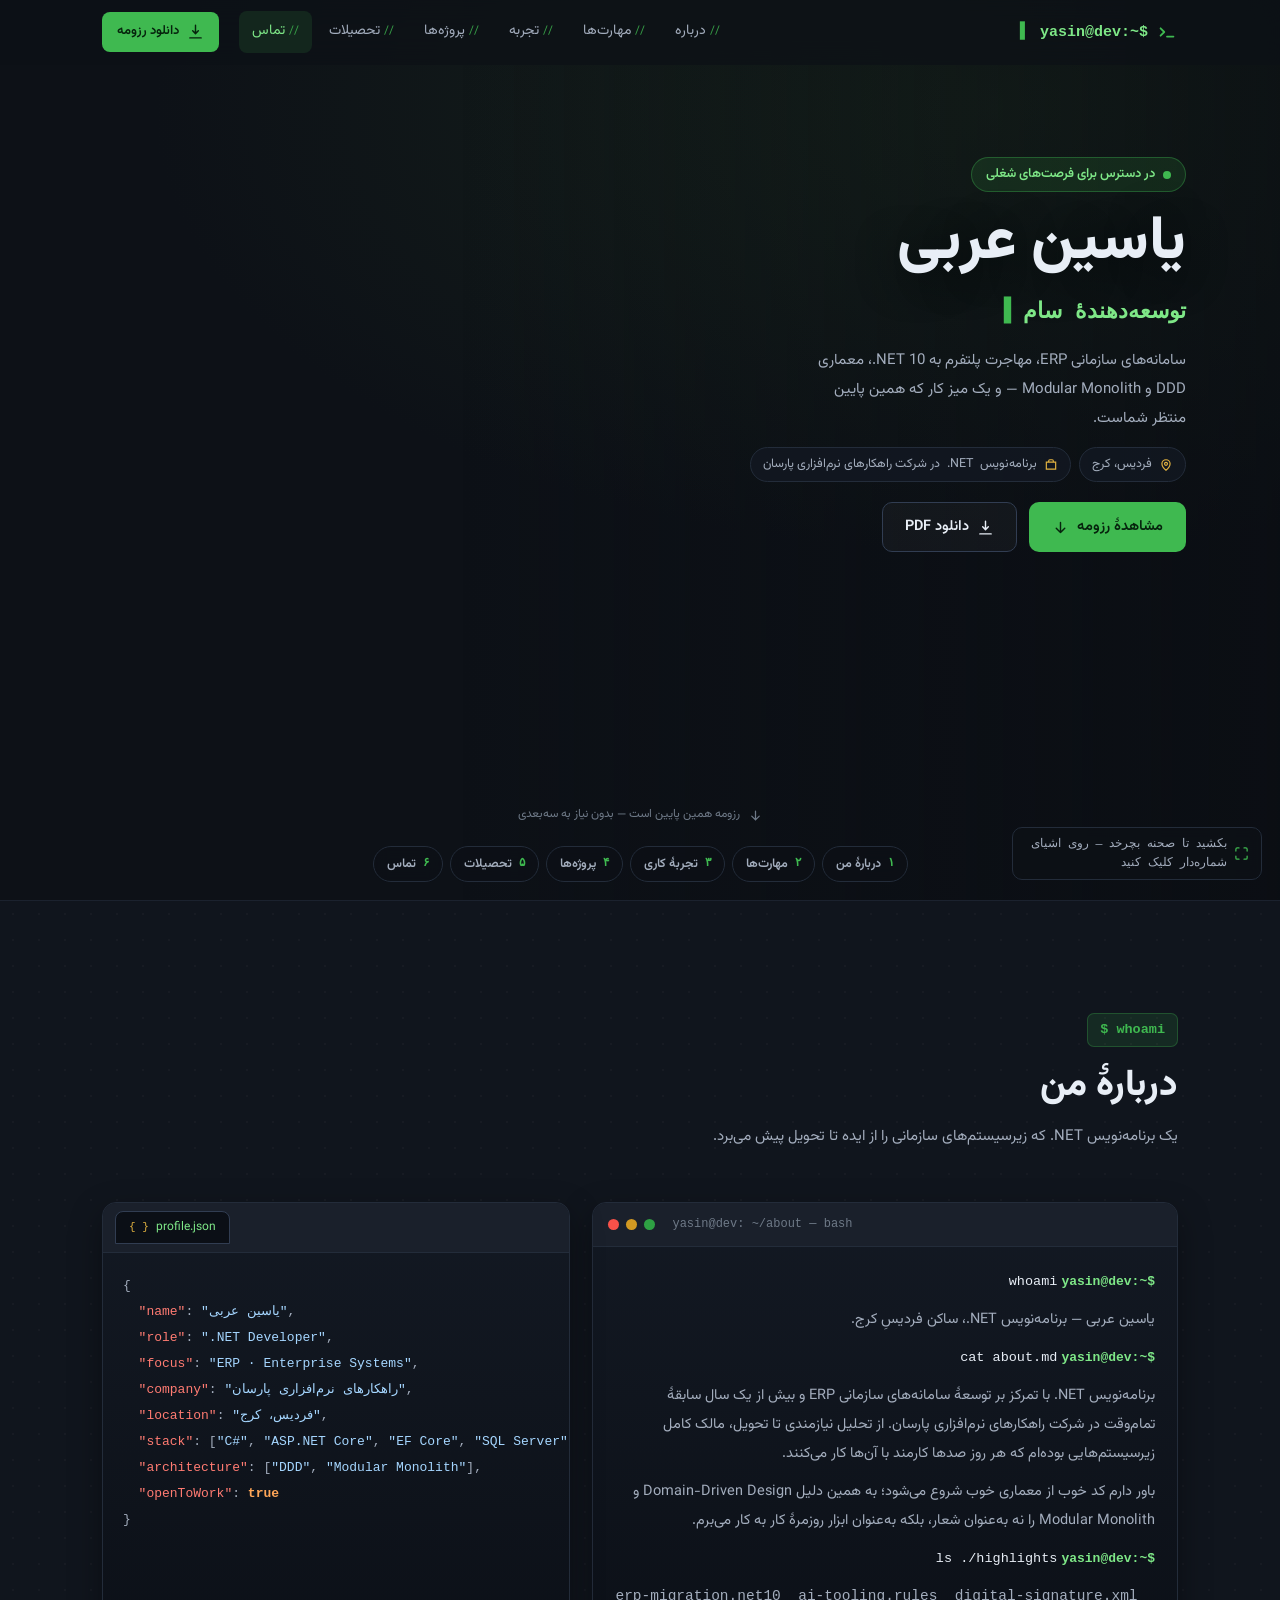
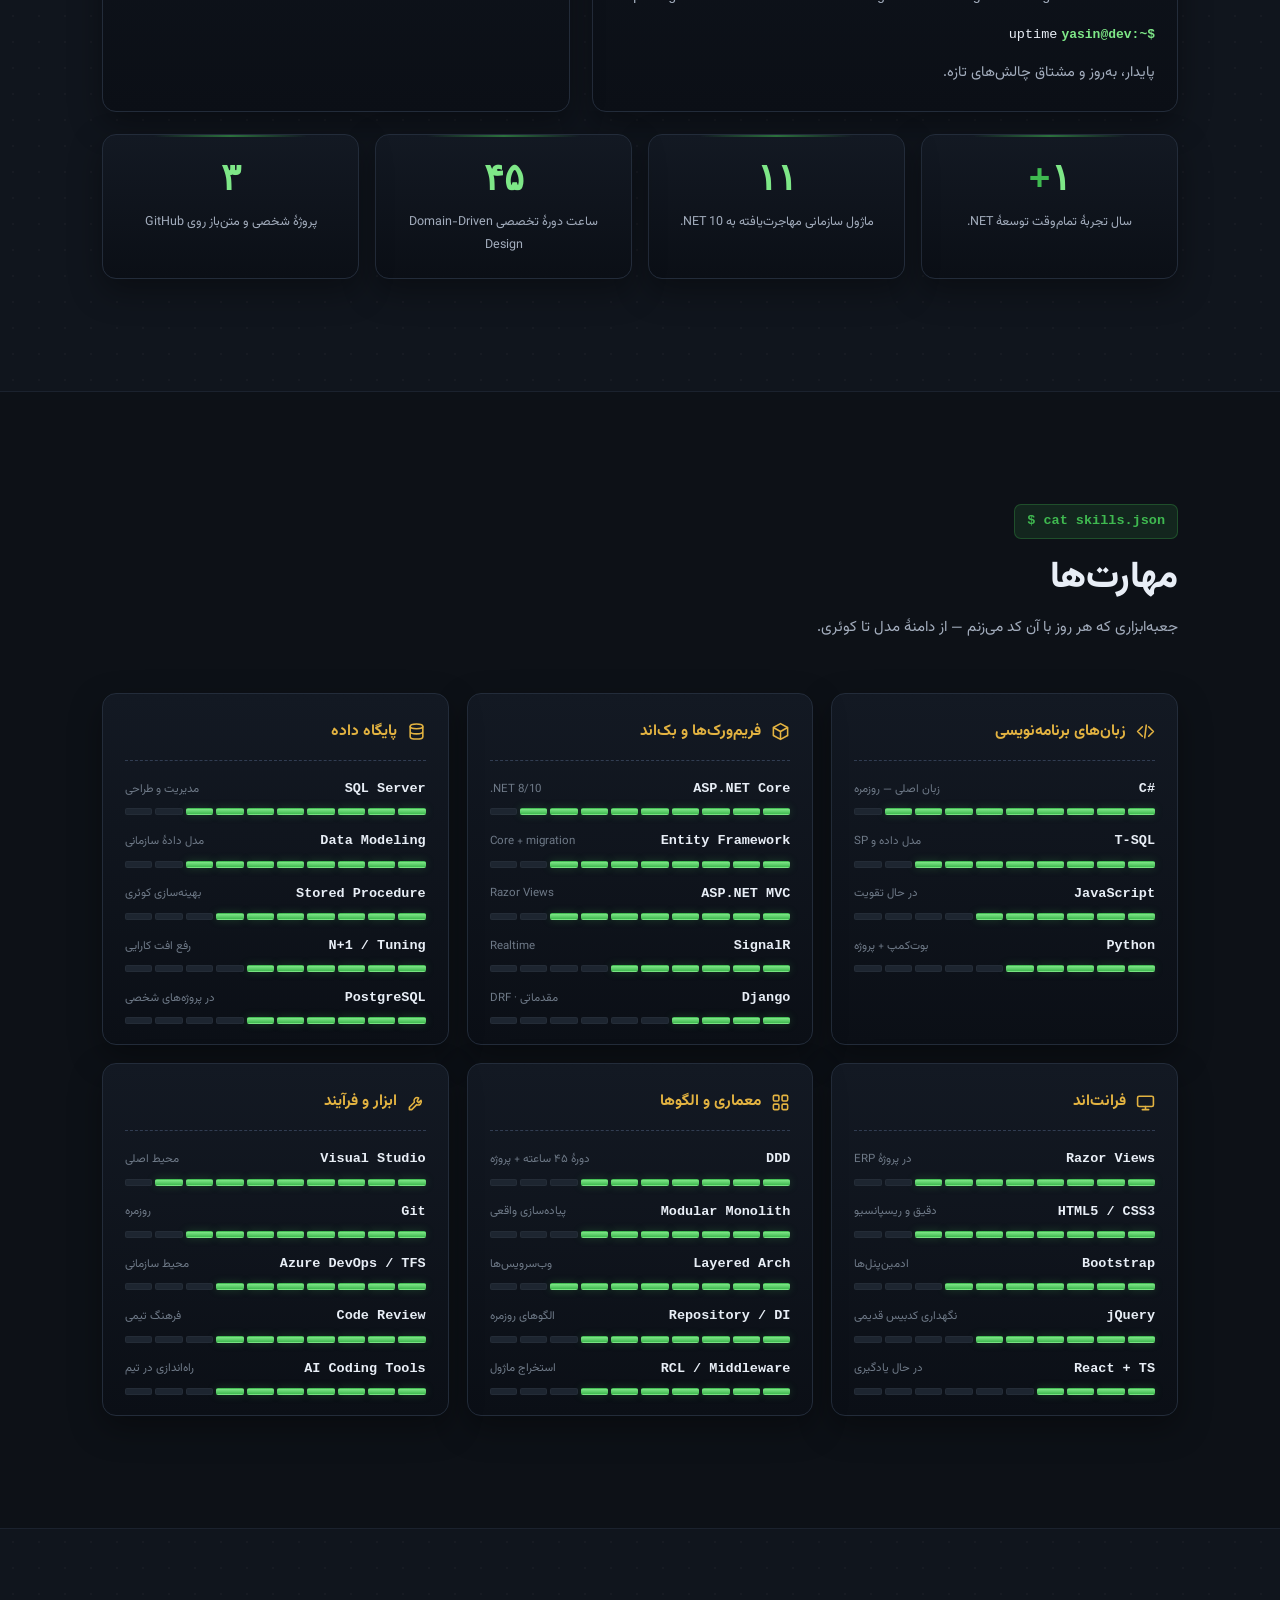
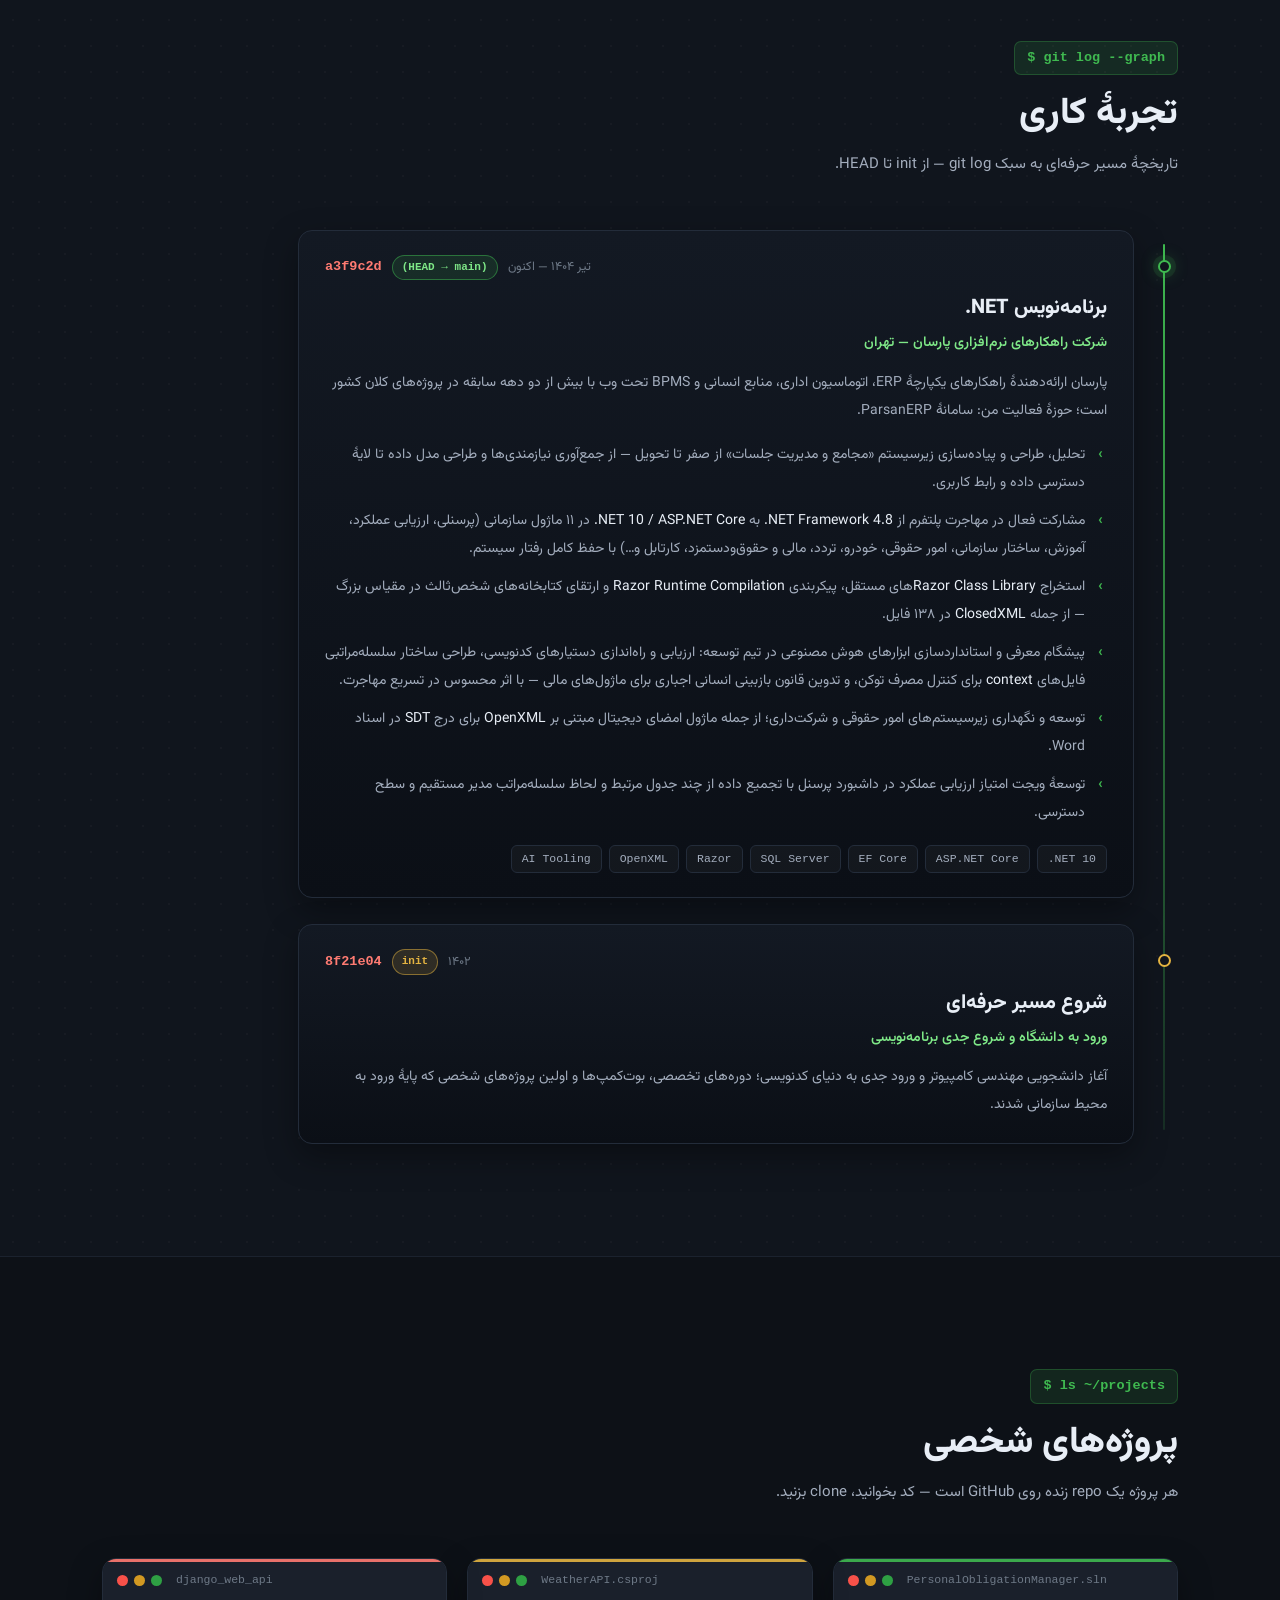
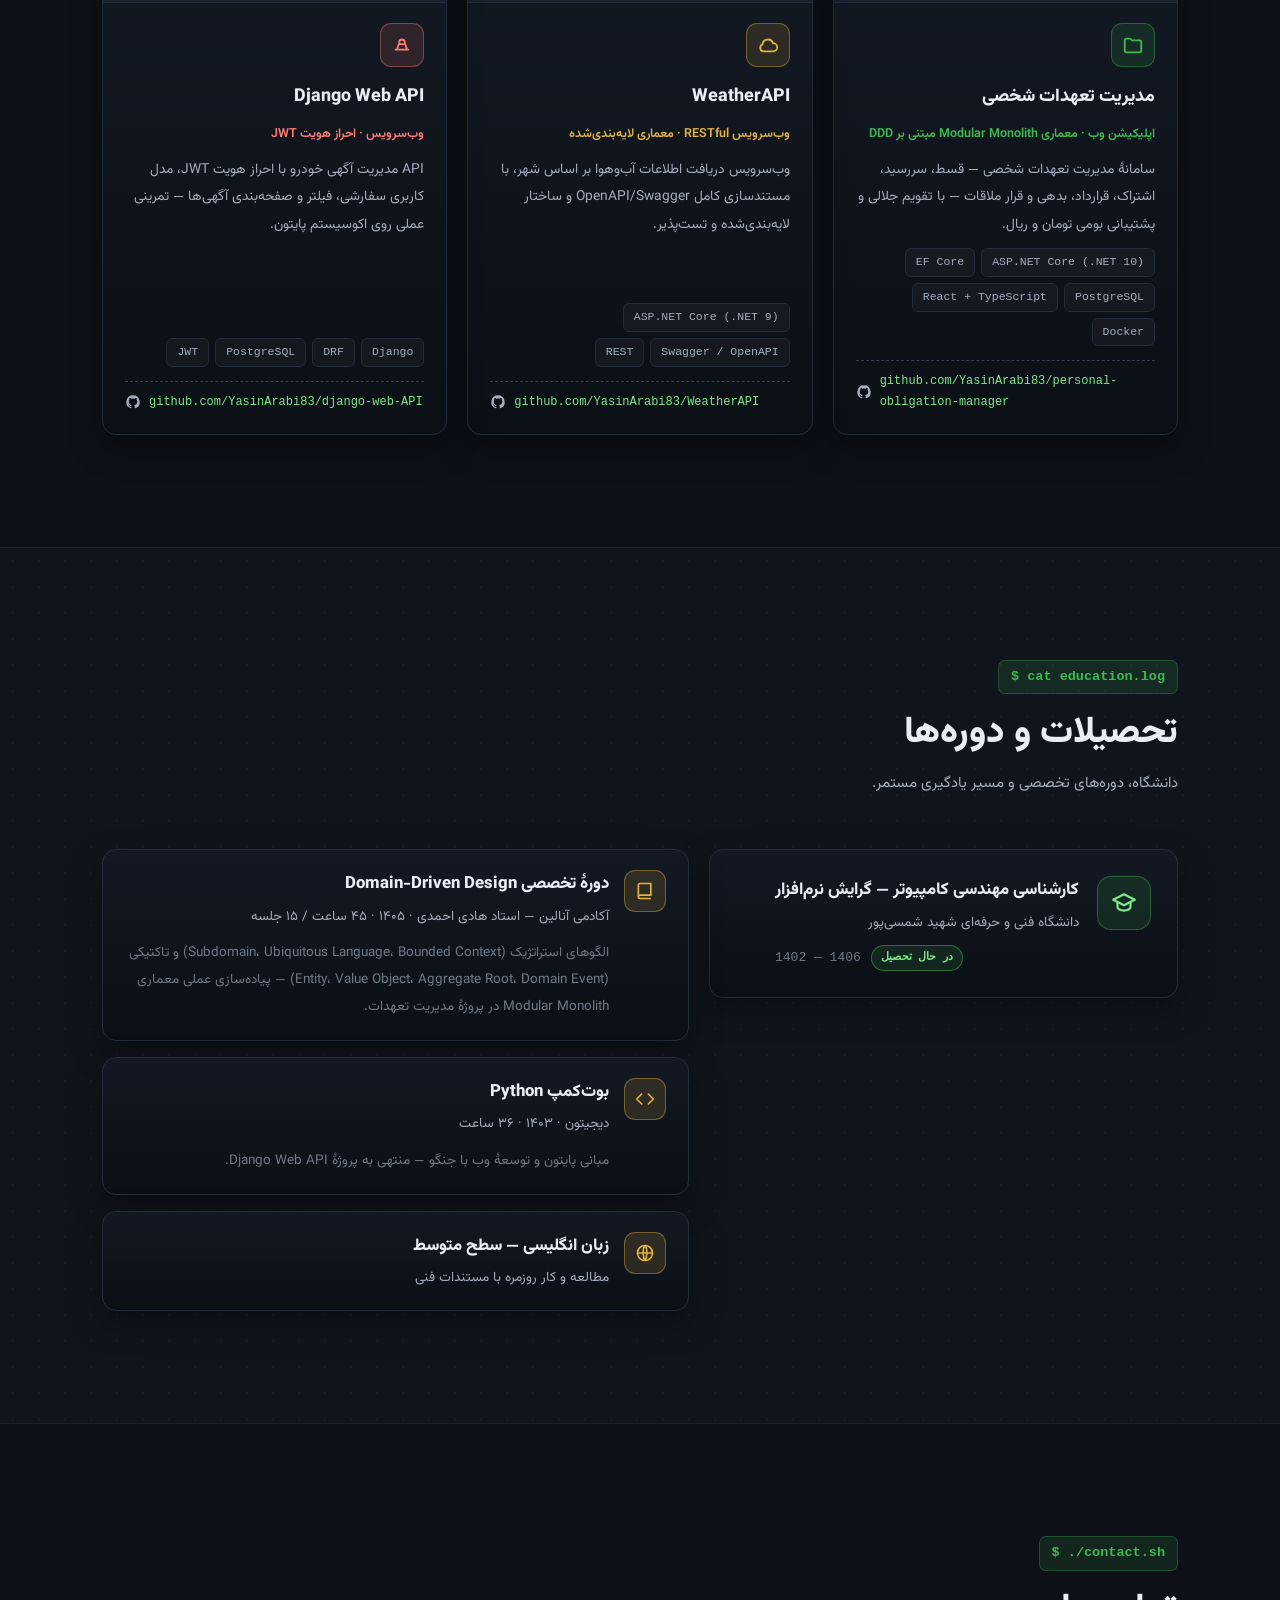
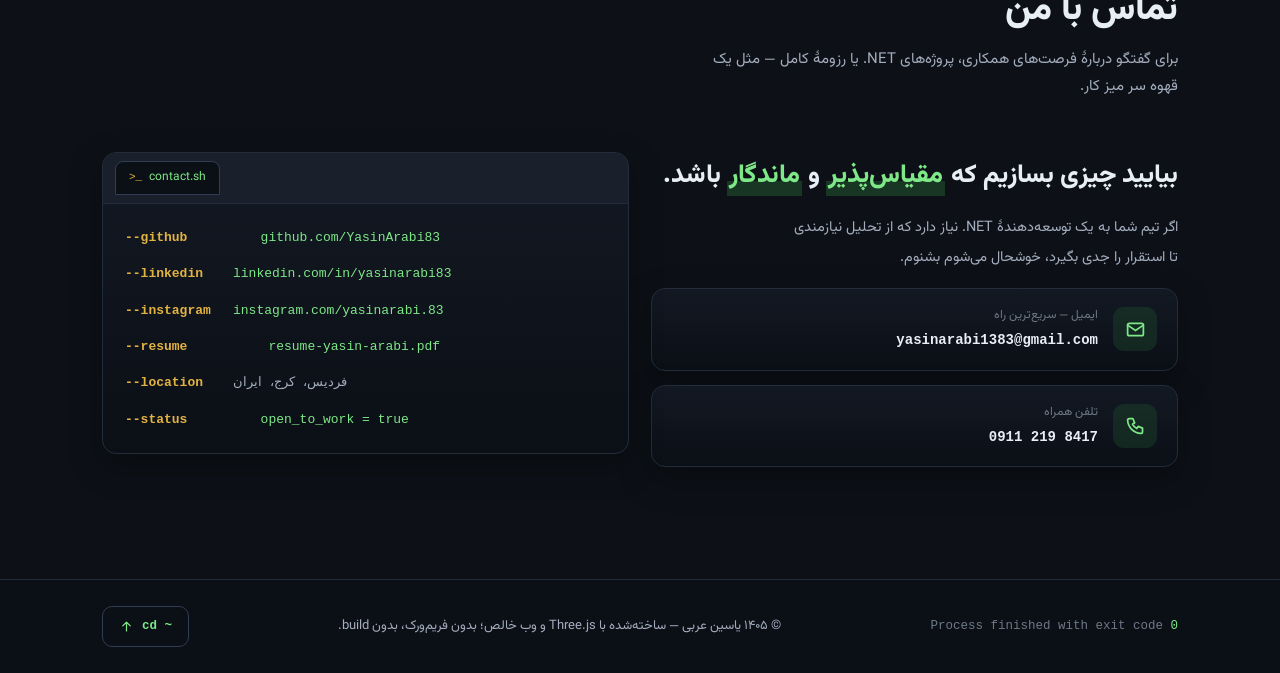
==== commit e08c199a: "Redesign: The Developer's Desk (میز کار برنامه‌نویس) — isometric 3D workspace concept - Full scene r" ====
--- a/index.html
+++ b/index.html
@@ -3,17 +3,18 @@
 <head>
   <meta charset="UTF-8">
   <meta name="viewport" content="width=device-width, initial-scale=1.0, viewport-fit=cover">
-  <title>یاسین عربی | برنامه‌نویس .NET — توسعه سامانه‌های سازمانی</title>
-  <meta name="description" content="رزومه تعاملی یاسین عربی؛ برنامه‌نویس .NET با تمرکز بر توسعه سامانه‌های سازمانی (ERP)، مهاجرت پلتفرم به .NET 10، معماری DDD و Modular Monolith.">
-  <meta name="theme-color" content="#0c1310">
+  <title>یاسین عربی | برنامه‌نویس .NET — میز کار یک توسعه‌دهنده</title>
+  <meta name="description" content="رزومهٔ تعاملی یاسین عربی؛ برنامه‌نویس .NET با تمرکز بر توسعهٔ سامانه‌های سازمانی (ERP)، مهاجرت پلتفرم به .NET 10، معماری DDD و Modular Monolith.">
+  <meta name="theme-color" content="#0d1117">
   <meta name="author" content="یاسین عربی">
-  <meta property="og:title" content="یاسین عربی | برنامه‌نویس .NET — شب‌باغ کد">
-  <meta property="og:description" content="تجربه‌ای سه‌بعدی از مسیر حرفه‌ای من: توسعه سامانه‌های سازمانی (ERP)، مهاجرت .NET، معماری DDD و ابزارهای هوش مصنوعی.">
+  <meta property="og:title" content="یاسین عربی | برنامه‌نویس .NET — میز کار یک توسعه‌دهنده">
+  <meta property="og:description" content="گشت‌وگذار در میز کار سه‌بعدی یک برنامه‌نویس .NET: تجربهٔ ERP، مهاجرت .NET 10، معماری DDD و پروژه‌های متن‌باز.">
   <meta property="og:type" content="profile">
   <meta property="og:locale" content="fa_IR">
   <link rel="canonical" href="https://yasinarabi83.github.io/YasinArabi83/">
   <link rel="icon" type="image/svg+xml" href="assets/favicon.svg">
   <link rel="preload" href="assets/fonts/Vazirmatn-Regular.woff2" as="font" type="font/woff2" crossorigin>
+  <link rel="preload" href="assets/fonts/Vazirmatn-SemiBold.woff2" as="font" type="font/woff2" crossorigin>
   <link rel="preload" href="assets/fonts/Vazirmatn-ExtraBold.woff2" as="font" type="font/woff2" crossorigin>
   <link rel="stylesheet" href="assets/css/main.css">
   <script>document.documentElement.classList.add('js');</script>
@@ -23,7 +24,7 @@
     "@type": "Person",
     "name": "یاسین عربی",
     "alternateName": "Yasin Arabi",
-    "jobTitle": "برنامه‌نویس .NET — توسعه سامانه‌های سازمانی",
+    "jobTitle": "برنامه‌نویس .NET — توسعهٔ سامانه‌های سازمانی",
     "email": "yasinarabi1383@gmail.com",
     "telephone": "+989112198417",
     "url": "https://yasinarabi83.github.io/YasinArabi83/",
@@ -40,445 +41,564 @@
 </head>
 <body>
 
-  <a class="skip-link" href="#dayview">پرش به محتوای اصلی (رزومه)</a>
-
-  <!-- ===== Loader ===== -->
-  <div id="loader" class="loader" role="dialog" aria-label="بارگذاری سایت" aria-live="polite">
-    <div class="loader-inner">
-      <svg class="loader-star" viewBox="0 0 100 100" aria-hidden="true">
-        <g class="loader-star-spin">
-          <path class="star-amber" d="M50 4 L58 34 L88 22 L66 46 L96 56 L64 58 L74 88 L50 64 L26 88 L36 58 L4 56 L34 46 L12 22 L42 34 Z"/>
-        </g>
-        <g class="loader-star-spin-rev">
-          <circle cx="50" cy="50" r="44" fill="none" stroke="currentColor" stroke-width="1" stroke-dasharray="4 7" opacity=".5"/>
-        </g>
-      </svg>
-      <p class="loader-name">یاسین عربی</p>
-      <p class="loader-title">برنامه‌نویس .NET — توسعه سامانه‌های سازمانی</p>
-      <div class="loader-bar" role="progressbar" aria-label="پیشرفت بارگذاری" aria-valuemin="0" aria-valuemax="100" aria-valuenow="0">
-        <div class="loader-fill" id="loader-fill"></div>
-      </div>
-      <p class="loader-status" id="loader-status">در حال آماده‌سازی باغ…</p>
-      <div class="loader-actions">
-        <button type="button" class="btn btn-primary" id="enter-night" disabled aria-busy="true">
-          ورود به شب‌باغ سه‌بعدی
+  <a class="skip-link" href="#content">پرش به محتوای اصلی (رزومه)</a>
+  <div class="progress-bar" id="progress-bar" aria-hidden="true"></div>
+
+  <!-- ══════════════════ نوار بالایی ══════════════════ -->
+  <header class="topbar" id="topbar">
+    <div class="topbar-inner">
+      <a href="#home" class="brand" aria-label="بازگشت به بالای صفحه">
+        <svg class="brand-icon" viewBox="0 0 24 24" aria-hidden="true"><path d="m5 8 4 4-4 4M12 17h7" fill="none" stroke="currentColor" stroke-width="2" stroke-linecap="round" stroke-linejoin="round"/></svg>
+        <span class="brand-text mono" dir="ltr">yasin@dev:~$</span><span class="brand-caret" aria-hidden="true">▍</span>
+      </a>
+      <nav class="nav" aria-label="ناوبری اصلی">
+        <a class="nav-link" href="#about" data-spy="about"><span class="nav-cmt" aria-hidden="true">//</span>درباره</a>
+        <a class="nav-link" href="#skills" data-spy="skills"><span class="nav-cmt" aria-hidden="true">//</span>مهارت‌ها</a>
+        <a class="nav-link" href="#experience" data-spy="experience"><span class="nav-cmt" aria-hidden="true">//</span>تجربه</a>
+        <a class="nav-link" href="#projects" data-spy="projects"><span class="nav-cmt" aria-hidden="true">//</span>پروژه‌ها</a>
+        <a class="nav-link" href="#education" data-spy="education"><span class="nav-cmt" aria-hidden="true">//</span>تحصیلات</a>
+        <a class="nav-link" href="#contact" data-spy="contact"><span class="nav-cmt" aria-hidden="true">//</span>تماس</a>
+      </nav>
+      <div class="topbar-actions">
+        <a class="btn btn-primary btn-sm" href="assets/resume-yasin-arabi.pdf" download="resume-yasin-arabi.pdf">
+          <svg viewBox="0 0 24 24" aria-hidden="true"><path d="M12 3v12m0 0 4-4m-4 4-4-4M4 21h16" fill="none" stroke="currentColor" stroke-width="2" stroke-linecap="round" stroke-linejoin="round"/></svg>
+          <span>دانلود رزومه</span>
+        </a>
+        <button class="menu-toggle" id="menu-toggle" type="button" aria-expanded="false" aria-controls="nav-mobile" aria-label="باز کردن منو">
+          <svg viewBox="0 0 24 24" aria-hidden="true"><path d="M4 7h16M4 12h16M4 17h16" fill="none" stroke="currentColor" stroke-width="2" stroke-linecap="round"/></svg>
         </button>
-        <button type="button" class="btn btn-ghost" id="enter-day">نمای روز — رزومه</button>
-      </div>
-      <p class="loader-note" id="loader-note">تجربهٔ سه‌بعدی در پس‌زمینه آماده می‌شود؛ رزومه همین حالا در دسترس است.</p>
+      </div>
     </div>
-  </div>
-
-  <!-- ===== 3D Stage ===== -->
-  <div id="stage" class="stage" aria-hidden="true" hidden>
-    <canvas id="scene-canvas"></canvas>
-    <div class="stage-vignette" aria-hidden="true"></div>
-  </div>
-
-  <!-- ===== Night header ===== -->
-  <header class="topbar" id="topbar" hidden>
-    <a class="brand" href="#home" data-station="home" aria-label="یاسین عربی — خانه">
-      <svg class="brand-star" viewBox="0 0 100 100" aria-hidden="true"><path d="M50 2 L60 36 L94 22 L68 48 L98 60 L64 60 L76 94 L50 68 L24 94 L36 60 L2 60 L32 48 L6 22 L40 36 Z"/></svg>
-      <span>یاسین عربی</span>
-    </a>
-    <nav class="mainnav" id="mainnav" aria-label="ناوبری ایستگاه‌ها">
-      <button type="button" class="navlink" data-station="home">خانه</button>
-      <button type="button" class="navlink" data-station="experience">تجربه</button>
-      <button type="button" class="navlink" data-station="skills">مهارت‌ها</button>
-      <button type="button" class="navlink" data-station="projects">پروژه‌ها</button>
-      <button type="button" class="navlink" data-station="education">تحصیلات</button>
-      <button type="button" class="navlink" data-station="contact">تماس</button>
+    <nav class="nav-mobile" id="nav-mobile" aria-label="ناوبری موبایل" hidden>
+      <a class="nav-link" href="#about">دربارهٔ من</a>
+      <a class="nav-link" href="#skills">مهارت‌ها</a>
+      <a class="nav-link" href="#experience">تجربهٔ کاری</a>
+      <a class="nav-link" href="#projects">پروژه‌ها</a>
+      <a class="nav-link" href="#education">تحصیلات</a>
+      <a class="nav-link" href="#contact">تماس با من</a>
+      <a class="nav-link nav-link-pdf" href="assets/resume-yasin-arabi.pdf" download="resume-yasin-arabi.pdf">دانلود رزومه (PDF)</a>
     </nav>
-    <div class="topbar-actions">
-      <button type="button" class="btn btn-ghost btn-small" id="btn-day" title="نمایش رزومه در حالت ساده و چاپی">
-        <svg class="ic" aria-hidden="true"><use href="#i-sun"/></svg>
-        <span>نمای روز</span>
-      </button>
+  </header>
+
+  <main id="content">
+
+    <!-- ══════════════════ هیرو: میز کار سه‌بعدی ══════════════════ -->
+    <section class="hero" id="home" aria-label="معرفی">
+      <div class="hero-canvas-wrap" id="hero-canvas-wrap">
+        <canvas id="scene3d" aria-label="صحنهٔ سه‌بعدی میز کار یاسین؛ برای چرخاندن با موس یا انگشت بکشید. نقاط شماره‌دار به بخش‌های رزومه وصل می‌شوند."></canvas>
+
+        <div class="hero-fallback" id="hero-fallback" hidden>
+          <svg viewBox="0 0 640 360" role="img" aria-label="تصویرسازی میز کار برنامه‌نویس">
+            <rect width="640" height="360" fill="#131923"/>
+            <rect x="170" y="70" width="220" height="140" rx="8" fill="#0d1117" stroke="#3fb950" stroke-width="2"/>
+            <text x="184" y="104" fill="#7ee787" font-family="monospace" font-size="14">&lt;/&gt; .NET</text>
+            <line x1="184" y1="122" x2="330" y2="122" stroke="#30363d" stroke-width="4"/>
+            <line x1="184" y1="140" x2="366" y2="140" stroke="#e86a5e" stroke-width="4"/>
+            <line x1="184" y1="158" x2="300" y2="158" stroke="#e3b341" stroke-width="4"/>
+            <line x1="184" y1="176" x2="352" y2="176" stroke="#7ee787" stroke-width="4"/>
+            <rect x="400" y="86" width="120" height="100" rx="6" fill="#0d1117" stroke="#30363d" stroke-width="2"/>
+            <text x="410" y="120" fill="#e3b341" font-family="monospace" font-size="11">git log</text>
+            <text x="410" y="140" fill="#a3adbd" font-family="monospace" font-size="10">a3f9c2d main</text>
+            <text x="410" y="158" fill="#a3adbd" font-family="monospace" font-size="10">8f21e04 init</text>
+            <rect x="120" y="250" width="400" height="14" rx="4" fill="#7a5230"/>
+            <rect x="130" y="264" width="12" height="60" fill="#5d3d23"/>
+            <rect x="498" y="264" width="12" height="60" fill="#5d3d23"/>
+            <rect x="250" y="222" width="150" height="22" rx="5" fill="#2a2f3a"/>
+            <rect x="330" y="216" width="46" height="8" rx="2" fill="#39404d"/>
+            <circle cx="470" cy="240" r="10" fill="#e3b341"/>
+            <rect x="300" y="324" width="80" height="14" rx="4" fill="#20242d"/>
+          </svg>
+          <p>مرورگر شما پشتیبانی سه‌بعدی را فعال نکرده — اما رزومه کامل، همین پایین در دسترس است.</p>
+        </div>
+
+        <div class="hotspots" id="hotspots"></div>
+
+        <p class="hero-hint" id="hero-hint">
+          <svg viewBox="0 0 24 24" aria-hidden="true"><path d="M8 3H5a2 2 0 0 0-2 2v3m18 0V5a2 2 0 0 0-2-2h-3m0 18h3a2 2 0 0 0 2-2v-3M3 16v3a2 2 0 0 0 2 2h3" fill="none" stroke="currentColor" stroke-width="2" stroke-linecap="round"/></svg>
+          بکشید تا صحنه بچرخد — روی اشیای شماره‌دار کلیک کنید
+        </p>
+      </div>
+
+      <div class="hero-copy">
+        <p class="hero-available"><span class="pulse-dot" aria-hidden="true"></span>در دسترس برای فرصت‌های شغلی</p>
+        <h1 class="hero-name">یاسین عربی</h1>
+        <p class="hero-role"><span class="mono hero-role-text" id="hero-role-text">برنامه‌نویس .NET</span><span class="type-caret" aria-hidden="true">▍</span></p>
+        <p class="hero-desc">سامانه‌های سازمانی <span class="en">ERP</span>، مهاجرت پلتفرم به <span class="en">.NET 10</span>، معماری <span class="en">DDD</span> و <span class="en">Modular Monolith</span> — و یک میز کار که همین پایین منتظر شماست.</p>
+        <div class="hero-meta">
+          <span class="meta-chip">
+            <svg viewBox="0 0 24 24" aria-hidden="true"><path d="M12 21s-7-5.1-7-11a7 7 0 1 1 14 0c0 5.9-7 11-7 11Z" fill="none" stroke="currentColor" stroke-width="2"/><circle cx="12" cy="10" r="2.5" fill="none" stroke="currentColor" stroke-width="2"/></svg>
+            فردیس، کرج
+          </span>
+          <span class="meta-chip">
+            <svg viewBox="0 0 24 24" aria-hidden="true"><path d="M4 7h16v12H4zM8 7V5a2 2 0 0 1 2-2h4a2 2 0 0 1 2 2v2" fill="none" stroke="currentColor" stroke-width="2" stroke-linecap="round"/></svg>
+            برنامه‌نویس <span class="en">.NET</span> در شرکت راهکارهای نرم‌افزاری پارسان
+          </span>
+        </div>
+        <div class="hero-cta">
+          <a class="btn btn-primary" href="#about">
+            مشاهدهٔ رزومه
+            <svg viewBox="0 0 24 24" aria-hidden="true"><path d="M12 5v14m0 0 6-6m-6 6-6-6" fill="none" stroke="currentColor" stroke-width="2" stroke-linecap="round" stroke-linejoin="round"/></svg>
+          </a>
+          <a class="btn btn-ghost" href="assets/resume-yasin-arabi.pdf" download="resume-yasin-arabi.pdf">
+            <svg viewBox="0 0 24 24" aria-hidden="true"><path d="M12 3v12m0 0 4-4m-4 4-4-4M4 21h16" fill="none" stroke="currentColor" stroke-width="2" stroke-linecap="round" stroke-linejoin="round"/></svg>
+            دانلود PDF
+          </a>
+        </div>
+      </div>
+
+      <div class="hero-legend" id="hero-legend" aria-label="دسترسی سریع به بخش‌های رزومه">
+        <a class="legend-chip" href="#about"><b>۱</b>دربارهٔ من</a>
+        <a class="legend-chip" href="#skills"><b>۲</b>مهارت‌ها</a>
+        <a class="legend-chip" href="#experience"><b>۳</b>تجربهٔ کاری</a>
+        <a class="legend-chip" href="#projects"><b>۴</b>پروژه‌ها</a>
+        <a class="legend-chip" href="#education"><b>۵</b>تحصیلات</a>
+        <a class="legend-chip" href="#contact"><b>۶</b>تماس</a>
+      </div>
+
+      <a class="scroll-cue" href="#about" aria-label="اسکرول به رزومه">
+        <svg viewBox="0 0 24 24" aria-hidden="true"><path d="M12 5v14m0 0 6-6m-6 6-6-6" fill="none" stroke="currentColor" stroke-width="2" stroke-linecap="round" stroke-linejoin="round"/></svg>
+        رزومه همین پایین است — بدون نیاز به سه‌بعدی
+      </a>
+    </section>
+
+    <!-- ══════════════════ ۰۱ · دربارهٔ من ══════════════════ -->
+    <section class="section section-alt" id="about" aria-labelledby="about-title">
+      <div class="container">
+        <header class="section-head reveal">
+          <p class="section-label mono" dir="ltr">$ whoami</p>
+          <h2 id="about-title">دربارهٔ من</h2>
+          <p class="section-sub">یک برنامه‌نویس <span class="en">.NET</span> که زیرسیستم‌های سازمانی را از ایده تا تحویل پیش می‌برد.</p>
+        </header>
+
+        <div class="about-grid">
+          <div class="terminal card reveal" role="group" aria-label="پنجرهٔ ترمینال — دربارهٔ من">
+            <div class="term-bar" dir="ltr">
+              <span class="term-dot term-dot-red" aria-hidden="true"></span>
+              <span class="term-dot term-dot-amber" aria-hidden="true"></span>
+              <span class="term-dot term-dot-green" aria-hidden="true"></span>
+              <span class="term-title mono">yasin@dev: ~/about — bash</span>
+            </div>
+            <div class="term-body">
+              <p class="term-line" data-type="cmd"><span class="prompt mono" dir="ltr">yasin@dev:~$</span> <span class="term-cmd">whoami</span></p>
+              <p class="term-line">یاسین عربی — برنامه‌نویس <span class="en">.NET</span>، ساکن فردیسِ کرج.</p>
+              <p class="term-line" data-type="cmd"><span class="prompt mono" dir="ltr">yasin@dev:~$</span> <span class="term-cmd">cat about.md</span></p>
+              <p class="term-line">برنامه‌نویس <span class="en">.NET</span> با تمرکز بر توسعهٔ سامانه‌های سازمانی <span class="en">ERP</span> و بیش از یک سال سابقهٔ تمام‌وقت در شرکت راهکارهای نرم‌افزاری پارسان. از تحلیل نیازمندی تا تحویل، مالک کامل زیرسیستم‌هایی بوده‌ام که هر روز صدها کارمند با آن‌ها کار می‌کنند.</p>
+              <p class="term-line">باور دارم کد خوب از معماری خوب شروع می‌شود؛ به همین دلیل <span class="en">Domain-Driven Design</span> و <span class="en">Modular Monolith</span> را نه به‌عنوان شعار، بلکه به‌عنوان ابزار روزمرهٔ کار به کار می‌برم.</p>
+              <p class="term-line" data-type="cmd"><span class="prompt mono" dir="ltr">yasin@dev:~$</span> <span class="term-cmd">ls ./highlights</span></p>
+              <p class="term-line mono" dir="ltr">erp-migration.net10&nbsp;&nbsp;ai-tooling.rules&nbsp;&nbsp;digital-signature.xml</p>
+              <p class="term-line" data-type="cmd"><span class="prompt mono" dir="ltr">yasin@dev:~$</span> <span class="term-cmd">uptime</span></p>
+              <p class="term-line">پایدار، به‌روز و مشتاق چالش‌های تازه.</p>
+            </div>
+          </div>
+
+          <div class="card json-card reveal" role="group" aria-label="پروفایل در قالب JSON">
+            <div class="tab-bar" dir="ltr">
+              <span class="tab active"><span class="tab-icon" aria-hidden="true">{ }</span> profile.json</span>
+            </div>
+            <pre class="json-body mono" dir="ltr"><code><span class="tok-p">{
+  </span><span class="tok-k">"name"</span><span class="tok-p">:</span> <span class="tok-s">"یاسین عربی"</span><span class="tok-p">,
+  </span><span class="tok-k">"role"</span><span class="tok-p">:</span> <span class="tok-s">".NET Developer"</span><span class="tok-p">,
+  </span><span class="tok-k">"focus"</span><span class="tok-p">:</span> <span class="tok-s">"ERP · Enterprise Systems"</span><span class="tok-p">,
+  </span><span class="tok-k">"company"</span><span class="tok-p">:</span> <span class="tok-s">"راهکارهای نرم‌افزاری پارسان"</span><span class="tok-p">,
+  </span><span class="tok-k">"location"</span><span class="tok-p">:</span> <span class="tok-s">"فردیس، کرج"</span><span class="tok-p">,
+  </span><span class="tok-k">"stack"</span><span class="tok-p">:</span> <span class="tok-p">[</span><span class="tok-s">"C#"</span><span class="tok-p">,</span> <span class="tok-s">"ASP.NET Core"</span><span class="tok-p">,</span> <span class="tok-s">"EF Core"</span><span class="tok-p">,</span> <span class="tok-s">"SQL Server"</span><span class="tok-p">],
+  </span><span class="tok-k">"architecture"</span><span class="tok-p">:</span> <span class="tok-p">[</span><span class="tok-s">"DDD"</span><span class="tok-p">,</span> <span class="tok-s">"Modular Monolith"</span><span class="tok-p">],
+  </span><span class="tok-k">"openToWork"</span><span class="tok-p">:</span> <span class="tok-b">true</span><span class="tok-p">
+}</span></code></pre>
+          </div>
+        </div>
+
+        <div class="stats-grid">
+          <div class="stat card reveal">
+            <p class="stat-value mono"><span class="counter" data-count="1">۱</span><span class="stat-suffix">+</span></p>
+            <p class="stat-label">سال تجربهٔ تمام‌وقت توسعهٔ <span class="en">.NET</span></p>
+          </div>
+          <div class="stat card reveal">
+            <p class="stat-value mono"><span class="counter" data-count="11">۱۱</span></p>
+            <p class="stat-label">ماژول سازمانی مهاجرت‌یافته به <span class="en">.NET 10</span></p>
+          </div>
+          <div class="stat card reveal">
+            <p class="stat-value mono"><span class="counter" data-count="45">۴۵</span></p>
+            <p class="stat-label">ساعت دورهٔ تخصصی Domain-Driven Design</p>
+          </div>
+          <div class="stat card reveal">
+            <p class="stat-value mono"><span class="counter" data-count="3">۳</span></p>
+            <p class="stat-label">پروژهٔ شخصی و متن‌باز روی GitHub</p>
+          </div>
+        </div>
+      </div>
+    </section>
+
+    <!-- ══════════════════ ۰۲ · مهارت‌ها ══════════════════ -->
+    <section class="section" id="skills" aria-labelledby="skills-title">
+      <div class="container">
+        <header class="section-head reveal">
+          <p class="section-label mono" dir="ltr">$ cat skills.json</p>
+          <h2 id="skills-title">مهارت‌ها</h2>
+          <p class="section-sub">جعبه‌ابزاری که هر روز با آن کد می‌زنم — از دامنهٔ مدل تا کوئری.</p>
+        </header>
+
+        <div class="skills-grid">
+          <div class="skill-group card reveal">
+            <h3 class="skill-group-title">
+              <svg viewBox="0 0 24 24" aria-hidden="true"><path d="m8 6-6 6 6 6M16 6l6 6-6 6M13 4l-2 16" fill="none" stroke="currentColor" stroke-width="2" stroke-linecap="round" stroke-linejoin="round"/></svg>
+              زبان‌های برنامه‌نویسی
+            </h3>
+            <ul class="skill-list">
+              <li class="skill"><span class="skill-name mono" dir="ltr">C#</span><span class="skill-note">زبان اصلی — روزمره</span><span class="bar" aria-hidden="true"><i class="on"></i><i class="on"></i><i class="on"></i><i class="on"></i><i class="on"></i><i class="on"></i><i class="on"></i><i class="on"></i><i class="on"></i><i></i></span></li>
+              <li class="skill"><span class="skill-name mono" dir="ltr">T-SQL</span><span class="skill-note">مدل داده و SP</span><span class="bar" aria-hidden="true"><i class="on"></i><i class="on"></i><i class="on"></i><i class="on"></i><i class="on"></i><i class="on"></i><i class="on"></i><i class="on"></i><i></i><i></i></span></li>
+              <li class="skill"><span class="skill-name mono" dir="ltr">JavaScript</span><span class="skill-note">در حال تقویت</span><span class="bar" aria-hidden="true"><i class="on"></i><i class="on"></i><i class="on"></i><i class="on"></i><i class="on"></i><i class="on"></i><i></i><i></i><i></i><i></i></span></li>
+              <li class="skill"><span class="skill-name mono" dir="ltr">Python</span><span class="skill-note">بوت‌کمپ + پروژه</span><span class="bar" aria-hidden="true"><i class="on"></i><i class="on"></i><i class="on"></i><i class="on"></i><i class="on"></i><i></i><i></i><i></i><i></i><i></i></span></li>
+            </ul>
+          </div>
+
+          <div class="skill-group card reveal">
+            <h3 class="skill-group-title">
+              <svg viewBox="0 0 24 24" aria-hidden="true"><path d="m12 2 9 5v10l-9 5-9-5V7z M12 12l9-5M12 12 3 7m9 5v10" fill="none" stroke="currentColor" stroke-width="2" stroke-linejoin="round"/></svg>
+              فریم‌ورک‌ها و بک‌اند
+            </h3>
+            <ul class="skill-list">
+              <li class="skill"><span class="skill-name mono" dir="ltr">ASP.NET Core</span><span class="skill-note"><span class="en">.NET 8/10</span></span><span class="bar" aria-hidden="true"><i class="on"></i><i class="on"></i><i class="on"></i><i class="on"></i><i class="on"></i><i class="on"></i><i class="on"></i><i class="on"></i><i class="on"></i><i></i></span></li>
+              <li class="skill"><span class="skill-name mono" dir="ltr">Entity Framework</span><span class="skill-note">Core + migration</span><span class="bar" aria-hidden="true"><i class="on"></i><i class="on"></i><i class="on"></i><i class="on"></i><i class="on"></i><i class="on"></i><i class="on"></i><i class="on"></i><i></i><i></i></span></li>
+              <li class="skill"><span class="skill-name mono" dir="ltr">ASP.NET MVC</span><span class="skill-note">Razor Views</span><span class="bar" aria-hidden="true"><i class="on"></i><i class="on"></i><i class="on"></i><i class="on"></i><i class="on"></i><i class="on"></i><i class="on"></i><i class="on"></i><i></i><i></i></span></li>
+              <li class="skill"><span class="skill-name mono" dir="ltr">SignalR</span><span class="skill-note">Realtime</span><span class="bar" aria-hidden="true"><i class="on"></i><i class="on"></i><i class="on"></i><i class="on"></i><i class="on"></i><i class="on"></i><i></i><i></i><i></i><i></i></span></li>
+              <li class="skill"><span class="skill-name mono" dir="ltr">Django</span><span class="skill-note">مقدماتی · DRF</span><span class="bar" aria-hidden="true"><i class="on"></i><i class="on"></i><i class="on"></i><i class="on"></i><i></i><i></i><i></i><i></i><i></i><i></i></span></li>
+            </ul>
+          </div>
+
+          <div class="skill-group card reveal">
+            <h3 class="skill-group-title">
+              <svg viewBox="0 0 24 24" aria-hidden="true"><ellipse cx="12" cy="5.5" rx="8" ry="3" fill="none" stroke="currentColor" stroke-width="2"/><path d="M4 5.5v13c0 1.7 3.6 3 8 3s8-1.3 8-3v-13M4 12c0 1.7 3.6 3 8 3s8-1.3 8-3" fill="none" stroke="currentColor" stroke-width="2"/></svg>
+              پایگاه داده
+            </h3>
+            <ul class="skill-list">
+              <li class="skill"><span class="skill-name mono" dir="ltr">SQL Server</span><span class="skill-note">مدیریت و طراحی</span><span class="bar" aria-hidden="true"><i class="on"></i><i class="on"></i><i class="on"></i><i class="on"></i><i class="on"></i><i class="on"></i><i class="on"></i><i class="on"></i><i></i><i></i></span></li>
+              <li class="skill"><span class="skill-name mono" dir="ltr">Data Modeling</span><span class="skill-note">مدل دادهٔ سازمانی</span><span class="bar" aria-hidden="true"><i class="on"></i><i class="on"></i><i class="on"></i><i class="on"></i><i class="on"></i><i class="on"></i><i class="on"></i><i class="on"></i><i></i><i></i></span></li>
+              <li class="skill"><span class="skill-name mono" dir="ltr">Stored Procedure</span><span class="skill-note">بهینه‌سازی کوئری</span><span class="bar" aria-hidden="true"><i class="on"></i><i class="on"></i><i class="on"></i><i class="on"></i><i class="on"></i><i class="on"></i><i class="on"></i><i></i><i></i><i></i></span></li>
+              <li class="skill"><span class="skill-name mono" dir="ltr">N+1 / Tuning</span><span class="skill-note">رفع افت کارایی</span><span class="bar" aria-hidden="true"><i class="on"></i><i class="on"></i><i class="on"></i><i class="on"></i><i class="on"></i><i class="on"></i><i></i><i></i><i></i><i></i></span></li>
+              <li class="skill"><span class="skill-name mono" dir="ltr">PostgreSQL</span><span class="skill-note">در پروژه‌های شخصی</span><span class="bar" aria-hidden="true"><i class="on"></i><i class="on"></i><i class="on"></i><i class="on"></i><i class="on"></i><i class="on"></i><i></i><i></i><i></i><i></i></span></li>
+            </ul>
+          </div>
+
+          <div class="skill-group card reveal">
+            <h3 class="skill-group-title">
+              <svg viewBox="0 0 24 24" aria-hidden="true"><rect x="2" y="4" width="20" height="13" rx="2" fill="none" stroke="currentColor" stroke-width="2"/><path d="M8 21h8m-4-4v4" fill="none" stroke="currentColor" stroke-width="2" stroke-linecap="round"/></svg>
+              فرانت‌اند
+            </h3>
+            <ul class="skill-list">
+              <li class="skill"><span class="skill-name mono" dir="ltr">Razor Views</span><span class="skill-note">در پروژهٔ ERP</span><span class="bar" aria-hidden="true"><i class="on"></i><i class="on"></i><i class="on"></i><i class="on"></i><i class="on"></i><i class="on"></i><i class="on"></i><i class="on"></i><i></i><i></i></span></li>
+              <li class="skill"><span class="skill-name mono" dir="ltr">HTML5 / CSS3</span><span class="skill-note">دقیق و ریسپانسیو</span><span class="bar" aria-hidden="true"><i class="on"></i><i class="on"></i><i class="on"></i><i class="on"></i><i class="on"></i><i class="on"></i><i class="on"></i><i class="on"></i><i></i><i></i></span></li>
+              <li class="skill"><span class="skill-name mono" dir="ltr">Bootstrap</span><span class="skill-note">ادمین‌پنل‌ها</span><span class="bar" aria-hidden="true"><i class="on"></i><i class="on"></i><i class="on"></i><i class="on"></i><i class="on"></i><i class="on"></i><i class="on"></i><i></i><i></i><i></i></span></li>
+              <li class="skill"><span class="skill-name mono" dir="ltr">jQuery</span><span class="skill-note">نگهداری کدبیس قدیمی</span><span class="bar" aria-hidden="true"><i class="on"></i><i class="on"></i><i class="on"></i><i class="on"></i><i class="on"></i><i class="on"></i><i></i><i></i><i></i><i></i></span></li>
+              <li class="skill"><span class="skill-name mono" dir="ltr">React + TS</span><span class="skill-note">در حال یادگیری</span><span class="bar" aria-hidden="true"><i class="on"></i><i class="on"></i><i class="on"></i><i class="on"></i><i></i><i></i><i></i><i></i><i></i><i></i></span></li>
+            </ul>
+          </div>
+
+          <div class="skill-group card reveal">
+            <h3 class="skill-group-title">
+              <svg viewBox="0 0 24 24" aria-hidden="true"><rect x="3" y="3" width="7" height="7" rx="1.5" fill="none" stroke="currentColor" stroke-width="2"/><rect x="14" y="3" width="7" height="7" rx="1.5" fill="none" stroke="currentColor" stroke-width="2"/><rect x="3" y="14" width="7" height="7" rx="1.5" fill="none" stroke="currentColor" stroke-width="2"/><rect x="14" y="14" width="7" height="7" rx="1.5" fill="none" stroke="currentColor" stroke-width="2"/></svg>
+              معماری و الگوها
+            </h3>
+            <ul class="skill-list">
+              <li class="skill"><span class="skill-name mono" dir="ltr">DDD</span><span class="skill-note">دورهٔ ۴۵ ساعته + پروژه</span><span class="bar" aria-hidden="true"><i class="on"></i><i class="on"></i><i class="on"></i><i class="on"></i><i class="on"></i><i class="on"></i><i class="on"></i><i></i><i></i><i></i></span></li>
+              <li class="skill"><span class="skill-name mono" dir="ltr">Modular Monolith</span><span class="skill-note">پیاده‌سازی واقعی</span><span class="bar" aria-hidden="true"><i class="on"></i><i class="on"></i><i class="on"></i><i class="on"></i><i class="on"></i><i class="on"></i><i class="on"></i><i></i><i></i><i></i></span></li>
+              <li class="skill"><span class="skill-name mono" dir="ltr">Layered Arch</span><span class="skill-note">وب‌سرویس‌ها</span><span class="bar" aria-hidden="true"><i class="on"></i><i class="on"></i><i class="on"></i><i class="on"></i><i class="on"></i><i class="on"></i><i class="on"></i><i class="on"></i><i></i><i></i></span></li>
+              <li class="skill"><span class="skill-name mono" dir="ltr">Repository / DI</span><span class="skill-note">الگوهای روزمره</span><span class="bar" aria-hidden="true"><i class="on"></i><i class="on"></i><i class="on"></i><i class="on"></i><i class="on"></i><i class="on"></i><i class="on"></i><i></i><i></i><i></i></span></li>
+              <li class="skill"><span class="skill-name mono" dir="ltr">RCL / Middleware</span><span class="skill-note">استخراج ماژول</span><span class="bar" aria-hidden="true"><i class="on"></i><i class="on"></i><i class="on"></i><i class="on"></i><i class="on"></i><i class="on"></i><i class="on"></i><i></i><i></i><i></i></span></li>
+            </ul>
+          </div>
+
+          <div class="skill-group card reveal">
+            <h3 class="skill-group-title">
+              <svg viewBox="0 0 24 24" aria-hidden="true"><path d="M14.7 6.3a4 4 0 0 0-5.4 5.4L3 18v3h3l6.3-6.3a4 4 0 0 0 5.4-5.4l-2.9 2.9-2-2z" fill="none" stroke="currentColor" stroke-width="2" stroke-linejoin="round"/></svg>
+              ابزار و فرآیند
+            </h3>
+            <ul class="skill-list">
+              <li class="skill"><span class="skill-name mono" dir="ltr">Visual Studio</span><span class="skill-note">محیط اصلی</span><span class="bar" aria-hidden="true"><i class="on"></i><i class="on"></i><i class="on"></i><i class="on"></i><i class="on"></i><i class="on"></i><i class="on"></i><i class="on"></i><i class="on"></i><i></i></span></li>
+              <li class="skill"><span class="skill-name mono" dir="ltr">Git</span><span class="skill-note">روزمره</span><span class="bar" aria-hidden="true"><i class="on"></i><i class="on"></i><i class="on"></i><i class="on"></i><i class="on"></i><i class="on"></i><i class="on"></i><i class="on"></i><i></i><i></i></span></li>
+              <li class="skill"><span class="skill-name mono" dir="ltr">Azure DevOps / TFS</span><span class="skill-note">محیط سازمانی</span><span class="bar" aria-hidden="true"><i class="on"></i><i class="on"></i><i class="on"></i><i class="on"></i><i class="on"></i><i class="on"></i><i class="on"></i><i></i><i></i><i></i></span></li>
+              <li class="skill"><span class="skill-name mono" dir="ltr">Code Review</span><span class="skill-note">فرهنگ تیمی</span><span class="bar" aria-hidden="true"><i class="on"></i><i class="on"></i><i class="on"></i><i class="on"></i><i class="on"></i><i class="on"></i><i class="on"></i><i></i><i></i><i></i></span></li>
+              <li class="skill"><span class="skill-name mono" dir="ltr">AI Coding Tools</span><span class="skill-note">راه‌اندازی در تیم</span><span class="bar" aria-hidden="true"><i class="on"></i><i class="on"></i><i class="on"></i><i class="on"></i><i class="on"></i><i class="on"></i><i class="on"></i><i></i><i></i><i></i></span></li>
+            </ul>
+          </div>
+        </div>
+      </div>
+    </section>
+
+    <!-- ══════════════════ ۰۳ · تجربهٔ کاری — git log ══════════════════ -->
+    <section class="section section-alt" id="experience" aria-labelledby="experience-title">
+      <div class="container">
+        <header class="section-head reveal">
+          <p class="section-label mono" dir="ltr">$ git log --graph</p>
+          <h2 id="experience-title">تجربهٔ کاری</h2>
+          <p class="section-sub">تاریخچهٔ مسیر حرفه‌ای به سبک git log — از init تا HEAD.</p>
+        </header>
+
+        <ol class="gitlog">
+          <li class="commit reveal">
+            <div class="commit-node commit-node-head" aria-hidden="true"></div>
+            <article class="commit-card card">
+              <div class="commit-meta" dir="ltr">
+                <span class="commit-hash mono">a3f9c2d</span>
+                <span class="badge badge-green">(HEAD → main)</span>
+                <span class="commit-date">تیر ۱۴۰۴ — اکنون</span>
+              </div>
+              <h3 class="commit-title">برنامه‌نویس <span class="en">.NET</span></h3>
+              <p class="commit-org">شرکت راهکارهای نرم‌افزاری پارسان — تهران</p>
+              <p class="commit-desc">پارسان ارائه‌دهندهٔ راهکارهای یکپارچهٔ <span class="en">ERP</span>، اتوماسیون اداری، منابع انسانی و <span class="en">BPMS</span> تحت وب با بیش از دو دهه سابقه در پروژه‌های کلان کشور است؛ حوزهٔ فعالیت من: سامانهٔ <span class="en">ParsanERP</span>.</p>
+              <ul class="commit-points">
+                <li>تحلیل، طراحی و پیاده‌سازی زیرسیستم «مجامع و مدیریت جلسات» از صفر تا تحویل — از جمع‌آوری نیازمندی‌ها و طراحی مدل داده تا لایهٔ دسترسی داده و رابط کاربری.</li>
+                <li>مشارکت فعال در مهاجرت پلتفرم از <span class="en">.NET Framework 4.8</span> به <span class="en">.NET 10 / ASP.NET Core</span> در ۱۱ ماژول سازمانی (پرسنلی، ارزیابی عملکرد، آموزش، ساختار سازمانی، امور حقوقی، خودرو، تردد، مالی و حقوق‌ودستمزد، کارتابل و…) با حفظ کامل رفتار سیستم.</li>
+                <li>استخراج <span class="en">Razor Class Library</span>های مستقل، پیکربندی <span class="en">Razor Runtime Compilation</span> و ارتقای کتابخانه‌های شخص‌ثالث در مقیاس بزرگ — از جمله <span class="en">ClosedXML</span> در ۱۳۸ فایل.</li>
+                <li>پیشگام معرفی و استانداردسازی ابزارهای هوش مصنوعی در تیم توسعه: ارزیابی و راه‌اندازی دستیارهای کدنویسی، طراحی ساختار سلسله‌مراتبی فایل‌های <span class="en">context</span> برای کنترل مصرف توکن، و تدوین قانون بازبینی انسانی اجباری برای ماژول‌های مالی — با اثر محسوس در تسریع مهاجرت.</li>
+                <li>توسعه و نگهداری زیرسیستم‌های امور حقوقی و شرکت‌داری؛ از جمله ماژول امضای دیجیتال مبتنی بر <span class="en">OpenXML</span> برای درج <span class="en">SDT</span> در اسناد Word.</li>
+                <li>توسعهٔ ویجت امتیاز ارزیابی عملکرد در داشبورد پرسنل با تجمیع داده از چند جدول مرتبط و لحاظ سلسله‌مراتب مدیر مستقیم و سطح دسترسی.</li>
+              </ul>
+              <div class="commit-tags">
+                <span class="tag mono" dir="ltr">.NET 10</span>
+                <span class="tag mono" dir="ltr">ASP.NET Core</span>
+                <span class="tag mono" dir="ltr">EF Core</span>
+                <span class="tag mono" dir="ltr">SQL Server</span>
+                <span class="tag mono" dir="ltr">Razor</span>
+                <span class="tag mono" dir="ltr">OpenXML</span>
+                <span class="tag mono" dir="ltr">AI Tooling</span>
+              </div>
+            </article>
+          </li>
+
+          <li class="commit reveal">
+            <div class="commit-node" aria-hidden="true"></div>
+            <article class="commit-card card">
+              <div class="commit-meta" dir="ltr">
+                <span class="commit-hash mono">8f21e04</span>
+                <span class="badge badge-amber">init</span>
+                <span class="commit-date">۱۴۰۲</span>
+              </div>
+              <h3 class="commit-title">شروع مسیر حرفه‌ای</h3>
+              <p class="commit-org">ورود به دانشگاه و شروع جدی برنامه‌نویسی</p>
+              <p class="commit-desc">آغاز دانشجویی مهندسی کامپیوتر و ورود جدی به دنیای کدنویسی؛ دوره‌های تخصصی، بوت‌کمپ‌ها و اولین پروژه‌های شخصی که پایهٔ ورود به محیط سازمانی شدند.</p>
+            </article>
+          </li>
+        </ol>
+      </div>
+    </section>
+
+    <!-- ══════════════════ ۰۴ · پروژه‌ها ══════════════════ -->
+    <section class="section" id="projects" aria-labelledby="projects-title">
+      <div class="container">
+        <header class="section-head reveal">
+          <p class="section-label mono" dir="ltr">$ ls ~/projects</p>
+          <h2 id="projects-title">پروژه‌های شخصی</h2>
+          <p class="section-sub">هر پروژه یک repo زنده روی GitHub است — کد بخوانید، clone بزنید.</p>
+        </header>
+
+        <div class="projects-grid">
+          <article class="project card reveal" style="--accent: var(--green)">
+            <div class="project-bar" dir="ltr">
+              <span class="term-dot term-dot-red" aria-hidden="true"></span>
+              <span class="term-dot term-dot-amber" aria-hidden="true"></span>
+              <span class="term-dot term-dot-green" aria-hidden="true"></span>
+              <span class="project-file mono">PersonalObligationManager.sln</span>
+            </div>
+            <div class="project-body">
+              <div class="project-icon">
+                <svg viewBox="0 0 24 24" aria-hidden="true"><path d="M3 7a2 2 0 0 1 2-2h4l2 2h8a2 2 0 0 1 2 2v9a2 2 0 0 1-2 2H5a2 2 0 0 1-2-2z" fill="none" stroke="currentColor" stroke-width="2" stroke-linejoin="round"/></svg>
+              </div>
+              <h3 class="project-title">مدیریت تعهدات شخصی</h3>
+              <p class="project-type">اپلیکیشن وب · معماری Modular Monolith مبتنی بر DDD</p>
+              <p class="project-desc">سامانهٔ مدیریت تعهدات شخصی — قسط، سررسید، اشتراک، قرارداد، بدهی و قرار ملاقات — با تقویم جلالی و پشتیبانی بومی تومان و ریال.</p>
+              <div class="project-tags">
+                <span class="tag mono" dir="ltr">ASP.NET Core (.NET 10)</span>
+                <span class="tag mono" dir="ltr">EF Core</span>
+                <span class="tag mono" dir="ltr">PostgreSQL</span>
+                <span class="tag mono" dir="ltr">React + TypeScript</span>
+                <span class="tag mono" dir="ltr">Docker</span>
+              </div>
+              <a class="project-link mono" dir="ltr" href="https://github.com/YasinArabi83/personal-obligation-manager" target="_blank" rel="noopener noreferrer">
+                <svg viewBox="0 0 24 24" aria-hidden="true" class="gh-icon"><path d="M12 2a10 10 0 0 0-3.16 19.49c.5.09.68-.22.68-.48v-1.7c-2.78.6-3.37-1.34-3.37-1.34-.45-1.16-1.11-1.47-1.11-1.47-.9-.62.07-.6.07-.6 1 .07 1.53 1.03 1.53 1.03.9 1.53 2.36 1.09 2.94.83.09-.65.35-1.09.63-1.34-2.22-.25-4.56-1.11-4.56-4.95 0-1.09.39-1.98 1.03-2.68-.1-.25-.45-1.27.1-2.65 0 0 .84-.27 2.75 1.02a9.56 9.56 0 0 1 5 0c1.91-1.29 2.75-1.02 2.75-1.02.55 1.38.2 2.4.1 2.65.64.7 1.03 1.59 1.03 2.68 0 3.85-2.34 4.7-4.57 4.95.36.31.68.92.68 1.85V21c0 .27.18.58.69.48A10 10 0 0 0 12 2Z" fill="currentColor"/></svg>
+                github.com/YasinArabi83/personal-obligation-manager
+              </a>
+            </div>
+          </article>
+
+          <article class="project card reveal" style="--accent: var(--amber)">
+            <div class="project-bar" dir="ltr">
+              <span class="term-dot term-dot-red" aria-hidden="true"></span>
+              <span class="term-dot term-dot-amber" aria-hidden="true"></span>
+              <span class="term-dot term-dot-green" aria-hidden="true"></span>
+              <span class="project-file mono">WeatherAPI.csproj</span>
+            </div>
+            <div class="project-body">
+              <div class="project-icon">
+                <svg viewBox="0 0 24 24" aria-hidden="true"><path d="M17.5 19a4.5 4.5 0 1 0 0-9 6 6 0 0 0-11.6 1.4A4 4 0 0 0 7 19z" fill="none" stroke="currentColor" stroke-width="2" stroke-linejoin="round"/></svg>
+              </div>
+              <h3 class="project-title">WeatherAPI</h3>
+              <p class="project-type">وب‌سرویس RESTful · معماری لایه‌بندی‌شده</p>
+              <p class="project-desc">وب‌سرویس دریافت اطلاعات آب‌وهوا بر اساس شهر، با مستندسازی کامل <span class="en">OpenAPI/Swagger</span> و ساختار لایه‌بندی‌شده و تست‌پذیر.</p>
+              <div class="project-tags">
+                <span class="tag mono" dir="ltr">ASP.NET Core (.NET 9)</span>
+                <span class="tag mono" dir="ltr">Swagger / OpenAPI</span>
+                <span class="tag mono" dir="ltr">REST</span>
+              </div>
+              <a class="project-link mono" dir="ltr" href="https://github.com/YasinArabi83/WeatherAPI" target="_blank" rel="noopener noreferrer">
+                <svg viewBox="0 0 24 24" aria-hidden="true" class="gh-icon"><path d="M12 2a10 10 0 0 0-3.16 19.49c.5.09.68-.22.68-.48v-1.7c-2.78.6-3.37-1.34-3.37-1.34-.45-1.16-1.11-1.47-1.11-1.47-.9-.62.07-.6.07-.6 1 .07 1.53 1.03 1.53 1.03.9 1.53 2.36 1.09 2.94.83.09-.65.35-1.09.63-1.34-2.22-.25-4.56-1.11-4.56-4.95 0-1.09.39-1.98 1.03-2.68-.1-.25-.45-1.27.1-2.65 0 0 .84-.27 2.75 1.02a9.56 9.56 0 0 1 5 0c1.91-1.29 2.75-1.02 2.75-1.02.55 1.38.2 2.4.1 2.65.64.7 1.03 1.59 1.03 2.68 0 3.85-2.34 4.7-4.57 4.95.36.31.68.92.68 1.85V21c0 .27.18.58.69.48A10 10 0 0 0 12 2Z" fill="currentColor"/></svg>
+                github.com/YasinArabi83/WeatherAPI
+              </a>
+            </div>
+          </article>
+
+          <article class="project card reveal" style="--accent: var(--red)">
+            <div class="project-bar" dir="ltr">
+              <span class="term-dot term-dot-red" aria-hidden="true"></span>
+              <span class="term-dot term-dot-amber" aria-hidden="true"></span>
+              <span class="term-dot term-dot-green" aria-hidden="true"></span>
+              <span class="project-file mono">django_web_api</span>
+            </div>
+            <div class="project-body">
+              <div class="project-icon">
+                <svg viewBox="0 0 24 24" aria-hidden="true"><path d="M5 17h14M6.5 17l2-6h7l2 6M9 11V8.5A3 3 0 0 1 12 6a3 3 0 0 1 3 2.5V11" fill="none" stroke="currentColor" stroke-width="2" stroke-linecap="round" stroke-linejoin="round"/></svg>
+              </div>
+              <h3 class="project-title">Django Web API</h3>
+              <p class="project-type">وب‌سرویس · احراز هویت JWT</p>
+              <p class="project-desc">API مدیریت آگهی خودرو با احراز هویت <span class="en">JWT</span>، مدل کاربری سفارشی، فیلتر و صفحه‌بندی آگهی‌ها — تمرینی عملی روی اکوسیستم پایتون.</p>
+              <div class="project-tags">
+                <span class="tag mono" dir="ltr">Django</span>
+                <span class="tag mono" dir="ltr">DRF</span>
+                <span class="tag mono" dir="ltr">PostgreSQL</span>
+                <span class="tag mono" dir="ltr">JWT</span>
+              </div>
+              <a class="project-link mono" dir="ltr" href="https://github.com/YasinArabi83/django-web-API" target="_blank" rel="noopener noreferrer">
+                <svg viewBox="0 0 24 24" aria-hidden="true" class="gh-icon"><path d="M12 2a10 10 0 0 0-3.16 19.49c.5.09.68-.22.68-.48v-1.7c-2.78.6-3.37-1.34-3.37-1.34-.45-1.16-1.11-1.47-1.11-1.47-.9-.62.07-.6.07-.6 1 .07 1.53 1.03 1.53 1.03.9 1.53 2.36 1.09 2.94.83.09-.65.35-1.09.63-1.34-2.22-.25-4.56-1.11-4.56-4.95 0-1.09.39-1.98 1.03-2.68-.1-.25-.45-1.27.1-2.65 0 0 .84-.27 2.75 1.02a9.56 9.56 0 0 1 5 0c1.91-1.29 2.75-1.02 2.75-1.02.55 1.38.2 2.4.1 2.65.64.7 1.03 1.59 1.03 2.68 0 3.85-2.34 4.7-4.57 4.95.36.31.68.92.68 1.85V21c0 .27.18.58.69.48A10 10 0 0 0 12 2Z" fill="currentColor"/></svg>
+                github.com/YasinArabi83/django-web-API
+              </a>
+            </div>
+          </article>
+        </div>
+      </div>
+    </section>
+
+    <!-- ══════════════════ ۰۵ · تحصیلات ══════════════════ -->
+    <section class="section section-alt" id="education" aria-labelledby="education-title">
+      <div class="container">
+        <header class="section-head reveal">
+          <p class="section-label mono" dir="ltr">$ cat education.log</p>
+          <h2 id="education-title">تحصیلات و دوره‌ها</h2>
+          <p class="section-sub">دانشگاه، دوره‌های تخصصی و مسیر یادگیری مستمر.</p>
+        </header>
+
+        <div class="edu-grid">
+          <div class="edu-main card reveal">
+            <div class="edu-icon">
+              <svg viewBox="0 0 24 24" aria-hidden="true"><path d="m2 9 10-5 10 5-10 5z" fill="none" stroke="currentColor" stroke-width="2" stroke-linejoin="round"/><path d="M6 11.5V16c0 1.5 2.7 3 6 3s6-1.5 6-3v-4.5" fill="none" stroke="currentColor" stroke-width="2" stroke-linecap="round"/></svg>
+            </div>
+            <div class="edu-content">
+              <h3 class="edu-title">کارشناسی مهندسی کامپیوتر — گرایش نرم‌افزار</h3>
+              <p class="edu-org">دانشگاه فنی و حرفه‌ای شهید شمسی‌پور</p>
+              <p class="edu-meta mono" dir="ltr">1402 — 1406 <span class="badge badge-green">در حال تحصیل</span></p>
+            </div>
+          </div>
+
+          <div class="edu-side">
+            <div class="card edu-item reveal">
+              <div class="edu-icon edu-icon-sm">
+                <svg viewBox="0 0 24 24" aria-hidden="true"><path d="M4 19V5a2 2 0 0 1 2-2h13v14H6a2 2 0 0 0-2 2zm0 0a2 2 0 0 0 2 2h13" fill="none" stroke="currentColor" stroke-width="2" stroke-linejoin="round"/></svg>
+              </div>
+              <div class="edu-content">
+                <h4 class="edu-title">دورهٔ تخصصی Domain-Driven Design</h4>
+                <p class="edu-org">آکادمی آنالین — استاد هادی احمدی · ۱۴۰۵ · ۴۵ ساعت / ۱۵ جلسه</p>
+                <p class="edu-detail">الگوهای استراتژیک (Subdomain، Ubiquitous Language، Bounded Context) و تاکتیکی (Entity، Value Object، Aggregate Root، Domain Event) — پیاده‌سازی عملی معماری Modular Monolith در پروژهٔ مدیریت تعهدات.</p>
+              </div>
+            </div>
+            <div class="card edu-item reveal">
+              <div class="edu-icon edu-icon-sm">
+                <svg viewBox="0 0 24 24" aria-hidden="true"><path d="m8 6-6 6 6 6M16 6l6 6-6 6" fill="none" stroke="currentColor" stroke-width="2" stroke-linecap="round" stroke-linejoin="round"/></svg>
+              </div>
+              <div class="edu-content">
+                <h4 class="edu-title">بوت‌کمپ Python</h4>
+                <p class="edu-org">دیجیتون · ۱۴۰۳ · ۳۶ ساعت</p>
+                <p class="edu-detail">مبانی پایتون و توسعهٔ وب با جنگو — منتهی به پروژهٔ Django Web API.</p>
+              </div>
+            </div>
+            <div class="card edu-item reveal">
+              <div class="edu-icon edu-icon-sm">
+                <svg viewBox="0 0 24 24" aria-hidden="true"><circle cx="12" cy="12" r="9" fill="none" stroke="currentColor" stroke-width="2"/><path d="M3 12h18M12 3c3 3.5 3 14 0 18M12 3c-3 3.5-3 14 0 18" fill="none" stroke="currentColor" stroke-width="2"/></svg>
+              </div>
+              <div class="edu-content">
+                <h4 class="edu-title">زبان انگلیسی — سطح متوسط</h4>
+                <p class="edu-org">مطالعه و کار روزمره با مستندات فنی</p>
+              </div>
+            </div>
+          </div>
+        </div>
+      </div>
+    </section>
+
+    <!-- ══════════════════ ۰۶ · تماس ══════════════════ -->
+    <section class="section" id="contact" aria-labelledby="contact-title">
+      <div class="container">
+        <header class="section-head reveal">
+          <p class="section-label mono" dir="ltr">$ ./contact.sh</p>
+          <h2 id="contact-title">تماس با من</h2>
+          <p class="section-sub">برای گفتگو دربارهٔ فرصت‌های همکاری، پروژه‌های <span class="en">.NET</span> یا رزومهٔ کامل — مثل یک قهوه سر میز کار.</p>
+        </header>
+
+        <div class="contact-grid">
+          <div class="contact-copy reveal">
+            <p class="contact-lead">بیایید چیزی بسازیم که <span class="highlight">مقیاس‌پذیر</span> و <span class="highlight">ماندگار</span> باشد.</p>
+            <p class="contact-text">اگر تیم شما به یک توسعه‌دهندهٔ <span class="en">.NET</span> نیاز دارد که از تحلیل نیازمندی تا استقرار را جدی بگیرد، خوشحال می‌شوم بشنوم.</p>
+            <a class="contact-mail card" href="mailto:yasinarabi1383@gmail.com">
+              <span class="contact-mail-icon">
+                <svg viewBox="0 0 24 24" aria-hidden="true"><rect x="3" y="5" width="18" height="14" rx="2" fill="none" stroke="currentColor" stroke-width="2"/><path d="m3 7 9 6 9-6" fill="none" stroke="currentColor" stroke-width="2" stroke-linecap="round"/></svg>
+              </span>
+              <span>
+                <span class="contact-mail-label">ایمیل — سریع‌ترین راه</span>
+                <span class="contact-mail-addr mono" dir="ltr">yasinarabi1383@gmail.com</span>
+              </span>
+            </a>
+            <a class="contact-mail card" href="tel:+989112198417">
+              <span class="contact-mail-icon">
+                <svg viewBox="0 0 24 24" aria-hidden="true"><path d="M5 4h4l2 5-2.5 1.5a11 11 0 0 0 5 5L15 13l5 2v4a2 2 0 0 1-2 2A16 16 0 0 1 3 6a2 2 0 0 1 2-2Z" fill="none" stroke="currentColor" stroke-width="2" stroke-linejoin="round"/></svg>
+              </span>
+              <span>
+                <span class="contact-mail-label">تلفن همراه</span>
+                <span class="contact-mail-addr mono" dir="ltr">0911 219 8417</span>
+              </span>
+            </a>
+          </div>
+
+          <div class="card contact-card reveal" role="group" aria-label="راه‌های ارتباطی">
+            <div class="tab-bar" dir="ltr">
+              <span class="tab active"><span class="tab-icon" aria-hidden="true">&gt;_</span> contact.sh</span>
+            </div>
+            <div class="term-body contact-lines">
+              <p class="contact-line mono" dir="ltr"><span class="prompt">--github</span>&nbsp;&nbsp;<a href="https://github.com/YasinArabi83" target="_blank" rel="noopener noreferrer">github.com/YasinArabi83</a></p>
+              <p class="contact-line mono" dir="ltr"><span class="prompt">--linkedin</span><a href="https://linkedin.com/in/yasinarabi83" target="_blank" rel="noopener noreferrer">linkedin.com/in/yasinarabi83</a></p>
+              <p class="contact-line mono" dir="ltr"><span class="prompt">--instagram</span><a href="https://instagram.com/yasinarabi.83" target="_blank" rel="noopener noreferrer">instagram.com/yasinarabi.83</a></p>
+              <p class="contact-line mono" dir="ltr"><span class="prompt">--resume</span>&nbsp;&nbsp;&nbsp;<a href="assets/resume-yasin-arabi.pdf" download="resume-yasin-arabi.pdf">resume-yasin-arabi.pdf</a></p>
+              <p class="contact-line mono" dir="ltr"><span class="prompt">--location</span><span class="dim">فردیس، کرج، ایران</span></p>
+              <p class="contact-line mono" dir="ltr"><span class="prompt">--status</span>&nbsp;&nbsp;<span class="ok">open_to_work = true</span></p>
+            </div>
+          </div>
+        </div>
+      </div>
+    </section>
+  </main>
+
+  <!-- ══════════════════ پابرگ ══════════════════ -->
+  <footer class="footer">
+    <div class="container footer-inner">
+      <p class="footer-exit mono" dir="ltr">Process finished with exit code <span class="ok">0</span></p>
+      <p class="footer-copy">© ۱۴۰۵ یاسین عربی — ساخته‌شده با Three.js و وب خالص؛ بدون فریم‌ورک، بدون build.</p>
+      <a class="footer-top" href="#home">
+        <span class="mono" dir="ltr">cd ~</span>
+        <svg viewBox="0 0 24 24" aria-hidden="true"><path d="M12 19V5m0 0-6 6m6-6 6 6" fill="none" stroke="currentColor" stroke-width="2" stroke-linecap="round" stroke-linejoin="round"/></svg>
+      </a>
     </div>
-  </header>
-
-  <!-- ===== Content panel (night mode) ===== -->
-  <section class="panel" id="panel" hidden role="region" aria-labelledby="panel-title">
-    <div class="panel-head">
-      <div class="panel-head-text">
-        <p class="panel-kicker" id="panel-kicker"></p>
-        <h2 class="panel-title" id="panel-title" tabindex="-1"></h2>
-      </div>
-      <button type="button" class="icon-btn" id="panel-close" aria-label="بستن پنجره (Esc)">
-        <svg class="ic" aria-hidden="true"><use href="#i-close"/></svg>
-      </button>
-    </div>
-    <div class="panel-body" id="panel-body"></div>
-    <div class="panel-foot">
-      <button type="button" class="btn btn-ghost btn-small" id="panel-prev">
-        <svg class="ic" aria-hidden="true"><use href="#i-chev"/></svg> قبلی
-      </button>
-      <div class="panel-dots" id="panel-dots" role="tablist" aria-label="ایستگاه‌ها"></div>
-      <button type="button" class="btn btn-ghost btn-small" id="panel-next">
-        بعدی <svg class="ic flip-x" aria-hidden="true"><use href="#i-chev"/></svg>
-      </button>
-    </div>
-  </section>
-
-  <!-- ===== Edge navigation ===== -->
-  <div class="edge-nav" id="edge-nav" hidden>
-    <button type="button" class="icon-btn edge-btn" id="nav-prev" aria-label="ایستگاه قبلی">
-      <svg class="ic" aria-hidden="true"><use href="#i-chev"/></svg>
-    </button>
-    <div class="edge-dots" id="edge-dots" aria-hidden="true"></div>
-    <button type="button" class="icon-btn edge-btn" id="nav-next" aria-label="ایستگاه بعدی">
-      <svg class="ic flip-x" aria-hidden="true"><use href="#i-chev"/></svg>
-    </button>
-  </div>
-
-  <p class="hint" id="hint" hidden>با اسکرول، کلیدهای جهت‌دار، کشیدن انگشت یا کلیک روی سکوها بین ایستگاه‌ها جابه‌جا شوید</p>
-  <div class="tip" id="tip" hidden></div>
-  <div class="toast" id="toast" role="status" hidden></div>
-
-  <!-- ================================================================
-       DAY VIEW — full static resume (works without JavaScript).
-       Night-mode panels clone these sections; edit content here once.
-  ================================================================= -->
-  <main class="dayview" id="dayview" tabindex="-1">
-    <div class="day-wrap">
-
-      <header class="day-head">
-        <div class="day-head-main">
-          <h1>یاسین عربی</h1>
-          <p class="day-head-title">برنامه‌نویس .NET — توسعه سامانه‌های سازمانی (ERP)</p>
-          <p class="day-badges">
-            <span class="badge badge-live"><span class="dot"></span> در دسترس برای فرصت‌های شغلی</span>
-            <span class="badge">فردیس، کرج</span>
-          </p>
-        </div>
-        <div class="day-head-actions">
-          <a class="btn btn-primary" href="assets/resume-yasin-arabi.pdf" download>
-            <svg class="ic" aria-hidden="true"><use href="#i-download"/></svg>
-            دانلود رزومه (PDF)
-          </a>
-          <button type="button" class="btn btn-ghost js-night-return" hidden>
-            <svg class="ic" aria-hidden="true"><use href="#i-star"/></svg>
-            بازگشت به شب‌باغ
-          </button>
-        </div>
-      </header>
-
-      <!-- ABOUT -->
-      <section class="day-sec" id="sec-home" data-kicker="خانه">
-        <h2>درباره من</h2>
-        <p>
-          برنامه‌نویس .NET با تمرکز بر توسعه سامانه‌های سازمانی (ERP) و بیش از یک سال سابقه کار تمام‌وقت در
-          شرکت راهکارهای نرم‌افزاری پارسان. تجربه مالکیت کامل زیرسیستم‌های سازمانی از تحلیل نیازمندی تا تحویل
-          و مشارکت در تصمیم‌گیری‌های معماری پروژه مهاجرت پلتفرم از .NET Framework 4.8 به .NET 10 در ۱۱ ماژول سازمانی.
-        </p>
-        <p>
-          پیشگام معرفی و استانداردسازی ابزارهای هوش مصنوعی در تیم توسعه؛ از ارزیابی و راه‌اندازی دستیارهای
-          کدنویسی تا طراحی ساختار سلسله‌مراتبی فایل‌های context و تدوین قانون بازبینی انسانی اجباری برای
-          ماژول‌های مالی.
-        </p>
-        <div class="stats">
-          <div class="stat"><b>+۱</b><span>سال تجربه تمام‌وقت توسعه .NET</span></div>
-          <div class="stat"><b>۱۱</b><span>ماژول مهاجرت‌یافته به .NET 10 با حفظ رفتار سیستم</span></div>
-          <div class="stat"><b>۴۵</b><span>ساعت دوره تخصصی Domain-Driven Design</span></div>
-          <div class="stat"><b>۳</b><span>پروژه متن‌باز شخصی روی GitHub</span></div>
-        </div>
-        <div class="chips">
-          <span class="chip">مهاجرت .NET Framework به .NET 10</span>
-          <span class="chip">معماری Modular Monolith و DDD</span>
-          <span class="chip">استانداردسازی ابزارهای AI در تیم</span>
-        </div>
-      </section>
-
-      <!-- EXPERIENCE -->
-      <section class="day-sec" id="sec-experience" data-kicker="مسیر حرفه‌ای">
-        <h2>تجربه کاری</h2>
-        <article class="timeline-item">
-          <div class="timeline-head">
-            <h3>برنامه‌نویس .NET</h3>
-            <p class="timeline-meta">
-              <span class="badge">تیر ۱۴۰۴ — اکنون</span>
-              <span class="muted">شرکت راهکارهای نرم‌افزاری پارسان — تهران</span>
-            </p>
-          </div>
-          <p>
-            پارسان ارائه‌دهنده راهکارهای یکپارچه ERP، اتوماسیون اداری، منابع انسانی و BPMS تحت وب با بیش از
-            دو دهه سابقه در پروژه‌های کلان کشور است. حوزه فعالیت من: سامانه ParsanERP.
-          </p>
-          <ul>
-            <li>
-              تحلیل، طراحی و پیاده‌سازی زیرسیستم مجامع و مدیریت جلسات از صفر: جمع‌آوری نیازمندی‌ها، طراحی
-              مدل داده، پیاده‌سازی لایه دسترسی به داده و رابط کاربری، و تحویل به کاربران واحد مجامع.
-            </li>
-            <li>
-              مشارکت فعال در مهاجرت پلتفرم از .NET Framework 4.8 به .NET 10 / ASP.NET Core در ۱۱ ماژول
-              سازمانی (پرسنلی، ارزیابی عملکرد، آموزش، ساختار سازمانی، امور حقوقی، خودرو، تردد، مالی و
-              حقوق‌ودستمزد، کارتابل و…): استخراج Razor Class Libraryهای مستقل، پیکربندی Razor Runtime
-              Compilation و ارتقای کتابخانه‌های شخص‌ثالث در مقیاس بزرگ (از جمله ClosedXML در ۱۳۸ فایل)
-              با حفظ کامل رفتار سیستم.
-            </li>
-            <li>
-              پیشگام معرفی ابزارهای هوش مصنوعی در تیم توسعه: ارزیابی و راه‌اندازی چند دستیار کدنویسی مبتنی
-              بر AI، طراحی ساختار سلسله‌مراتبی فایل‌های context برای کنترل مصرف توکن در کدبیس بزرگ، و
-              تدوین قانون بازبینی انسانی اجباری پیش از اعمال تغییرات خودکار در ماژول‌های مالی — که به
-              تسریع محسوس فرآیند مهاجرت و کاهش زمان تسک‌های تکراری تیم منجر شد.
-            </li>
-            <li>
-              توسعه و نگهداری زیرسیستم‌های امور حقوقی و شرکت‌داری، شامل ماژول امضای دیجیتال مبتنی بر
-              OpenXML برای درج SDT در اسناد Word.
-            </li>
-            <li>
-              توسعه ویجت امتیاز ارزیابی عملکرد در داشبورد پرسنل: تجمیع امتیاز ارزیابی عمومی و اختصاصی
-              آخرین دوره از چند جدول مرتبط، با در نظر گرفتن سلسله‌مراتب مدیر مستقیم و سطح دسترسی کاربر جاری.
-            </li>
-          </ul>
-        </article>
-      </section>
-
-      <!-- SKILLS -->
-      <section class="day-sec" id="sec-skills" data-kicker="جعبه‌ابزار">
-        <h2>مهارت‌ها</h2>
-        <div class="skill-grid">
-          <div class="skill-group">
-            <h3>زبان‌های برنامه‌نویسی</h3>
-            <div class="chips">
-              <span class="chip chip-hl">C# اصلی</span>
-              <span class="chip">Python</span>
-              <span class="chip">JavaScript</span>
-              <span class="chip">T-SQL</span>
-            </div>
-          </div>
-          <div class="skill-group">
-            <h3>فریم‌ورک‌ها</h3>
-            <div class="chips">
-              <span class="chip">ASP.NET Core</span>
-              <span class="chip">.NET 8/10</span>
-              <span class="chip">ASP.NET MVC</span>
-              <span class="chip">Entity Framework</span>
-              <span class="chip">SignalR</span>
-              <span class="chip">Django مقدماتی</span>
-            </div>
-          </div>
-          <div class="skill-group">
-            <h3>پایگاه داده</h3>
-            <div class="chips">
-              <span class="chip">SQL Server</span>
-              <span class="chip">طراحی مدل داده</span>
-              <span class="chip">Stored Procedure</span>
-              <span class="chip">بهینه‌سازی کوئری و رفع N+1</span>
-              <span class="chip">مدیریت منطق سه‌وضعیتی NULL</span>
-            </div>
-          </div>
-          <div class="skill-group">
-            <h3>فرانت‌اند</h3>
-            <div class="chips">
-              <span class="chip">HTML5</span>
-              <span class="chip">CSS3</span>
-              <span class="chip">Bootstrap</span>
-              <span class="chip">jQuery</span>
-              <span class="chip">Razor Views</span>
-            </div>
-          </div>
-          <div class="skill-group">
-            <h3>معماری و الگوها</h3>
-            <div class="chips">
-              <span class="chip">Domain-Driven Design</span>
-              <span class="chip">Layered Architecture</span>
-              <span class="chip">Modular Monolith</span>
-              <span class="chip">Repository Pattern</span>
-              <span class="chip">Dependency Injection</span>
-              <span class="chip">Razor Class Library</span>
-              <span class="chip">Middleware و Action Filter سفارشی</span>
-            </div>
-          </div>
-          <div class="skill-group">
-            <h3>ابزار و فرآیند</h3>
-            <div class="chips">
-              <span class="chip">Git</span>
-              <span class="chip">TFS / Azure DevOps</span>
-              <span class="chip">Visual Studio</span>
-              <span class="chip">Code Review</span>
-              <span class="chip">دستیارهای کدنویسی AI</span>
-            </div>
-          </div>
-        </div>
-      </section>
-
-      <!-- PROJECTS -->
-      <section class="day-sec" id="sec-projects" data-kicker="ساخت‌های من">
-        <h2>پروژه‌های شخصی</h2>
-        <div class="projects">
-          <article class="project-card">
-            <div class="project-top">
-              <h3>Personal Obligation Manager</h3>
-              <span class="badge">پروژه شخصی</span>
-            </div>
-            <p>
-              سامانه مدیریت تعهدات شخصی (قسط، سررسید، اشتراک، قرارداد، بدهی، قرار ملاقات) با تقویم جلالی و
-              پشتیبانی بومی تومان و ریال؛ معماری Modular Monolith مبتنی بر DDD.
-            </p>
-            <div class="chips">
-              <span class="chip">ASP.NET Core (.NET 10)</span>
-              <span class="chip">EF Core</span>
-              <span class="chip">PostgreSQL</span>
-              <span class="chip">React + TypeScript</span>
-              <span class="chip">Docker</span>
-            </div>
-            <a class="project-link" href="https://github.com/YasinArabi83/personal-obligation-manager" target="_blank" rel="noopener noreferrer">
-              github.com/YasinArabi83/personal-obligation-manager
-              <svg class="ic" aria-hidden="true"><use href="#i-ext"/></svg>
-            </a>
-          </article>
-          <article class="project-card">
-            <div class="project-top">
-              <h3>WeatherAPI</h3>
-              <span class="badge">وب‌سرویس</span>
-            </div>
-            <p>
-              وب‌سرویس RESTful دریافت اطلاعات آب‌وهوا بر اساس شهر، با مستندسازی OpenAPI/Swagger و ساختار
-              لایه‌بندی‌شده.
-            </p>
-            <div class="chips">
-              <span class="chip">ASP.NET Core (.NET 9)</span>
-              <span class="chip">Swagger</span>
-            </div>
-            <a class="project-link" href="https://github.com/YasinArabi83/WeatherAPI" target="_blank" rel="noopener noreferrer">
-              github.com/YasinArabi83/WeatherAPI
-              <svg class="ic" aria-hidden="true"><use href="#i-ext"/></svg>
-            </a>
-          </article>
-          <article class="project-card">
-            <div class="project-top">
-              <h3>Django Web API</h3>
-              <span class="badge">وب‌سرویس</span>
-            </div>
-            <p>
-              API مدیریت آگهی خودرو با احراز هویت JWT، مدل کاربری سفارشی، فیلتر و صفحه‌بندی آگهی‌ها.
-            </p>
-            <div class="chips">
-              <span class="chip">Django</span>
-              <span class="chip">DRF</span>
-              <span class="chip">PostgreSQL</span>
-              <span class="chip">JWT</span>
-            </div>
-            <a class="project-link" href="https://github.com/YasinArabi83/django-web-API" target="_blank" rel="noopener noreferrer">
-              github.com/YasinArabi83/django-web-API
-              <svg class="ic" aria-hidden="true"><use href="#i-ext"/></svg>
-            </a>
-          </article>
-        </div>
-      </section>
-
-      <!-- EDUCATION -->
-      <section class="day-sec" id="sec-education" data-kicker="یادگیری">
-        <h2>تحصیلات و دوره‌ها</h2>
-        <article class="timeline-item">
-          <div class="timeline-head">
-            <h3>کارشناسی مهندسی کامپیوتر — گرایش نرم‌افزار</h3>
-            <p class="timeline-meta"><span class="badge">۱۴۰۲ — ۱۴۰۶ (در حال تحصیل)</span>
-            <span class="muted">دانشگاه فنی و حرفه‌ای شهید شمسی‌پور</span></p>
-          </div>
-        </article>
-        <article class="timeline-item">
-          <div class="timeline-head">
-            <h3>دوره Domain-Driven Design (DDD)</h3>
-            <p class="timeline-meta"><span class="badge">۱۴۰۵ | ۴۵ ساعت، ۱۵ جلسه</span>
-            <span class="muted">آکادمی آنالین — هادی احمدی</span></p>
-          </div>
-          <p>
-            پروژه‌محور با C# و .NET Core؛ الگوهای استراتژیک (Subdomain، Ubiquitous Language، Bounded
-            Context)، الگوهای تاکتیکی (Entity، Value Object، Aggregate Root، Domain Event) و پیاده‌سازی
-            معماری Modular Monolith در پروژه Personal Obligation Manager.
-          </p>
-        </article>
-        <article class="timeline-item">
-          <div class="timeline-head">
-            <h3>بوت‌کمپ Python</h3>
-            <p class="timeline-meta"><span class="badge">۱۴۰۳ | ۳۶ ساعت</span>
-            <span class="muted">دیجیتون</span></p>
-          </div>
-        </article>
-        <article class="timeline-item">
-          <div class="timeline-head">
-            <h3>زبان انگلیسی — سطح متوسط</h3>
-            <p class="timeline-meta"><span class="muted">توانایی مطالعه و کار با مستندات فنی</span></p>
-          </div>
-        </article>
-      </section>
-
-      <!-- CONTACT -->
-      <section class="day-sec" id="sec-contact" data-kicker="ارتباط">
-        <h2>تماس با من</h2>
-        <p>
-          برای گفتگو درباره فرصت‌های همکاری، مشارکت در پروژه‌های .NET یا رزومه کامل، از هر یک از راه‌های
-          زیر در ارتباط باشید.
-        </p>
-        <div class="contact-grid">
-          <div class="contact-item">
-            <span class="contact-label"><svg class="ic" aria-hidden="true"><use href="#i-mail"/></svg> ایمیل</span>
-            <div class="contact-value">
-              <a href="mailto:yasinarabi1383@gmail.com">yasinarabi1383@gmail.com</a>
-              <button type="button" class="icon-btn copy-btn" data-copy="yasinarabi1383@gmail.com" aria-label="کپی ایمیل">
-                <svg class="ic" aria-hidden="true"><use href="#i-copy"/></svg>
-              </button>
-            </div>
-          </div>
-          <div class="contact-item">
-            <span class="contact-label"><svg class="ic" aria-hidden="true"><use href="#i-phone"/></svg> موبایل</span>
-            <div class="contact-value">
-              <a href="tel:+989112198417" dir="ltr">۰۹۱۱ ۲۱۹ ۸۴۱۷</a>
-              <button type="button" class="icon-btn copy-btn" data-copy="09112198417" aria-label="کپی شماره موبایل">
-                <svg class="ic" aria-hidden="true"><use href="#i-copy"/></svg>
-              </button>
-            </div>
-          </div>
-          <div class="contact-item">
-            <span class="contact-label"><svg class="ic" aria-hidden="true"><use href="#i-github"/></svg> گیت‌هاب</span>
-            <div class="contact-value"><a href="https://github.com/YasinArabi83" target="_blank" rel="noopener noreferrer" dir="ltr">github.com/YasinArabi83</a></div>
-          </div>
-          <div class="contact-item">
-            <span class="contact-label"><svg class="ic" aria-hidden="true"><use href="#i-linkedin"/></svg> لینکدین</span>
-            <div class="contact-value"><a href="https://www.linkedin.com/in/yasinarabi83" target="_blank" rel="noopener noreferrer" dir="ltr">linkedin.com/in/yasinarabi83</a></div>
-          </div>
-          <div class="contact-item">
-            <span class="contact-label"><svg class="ic" aria-hidden="true"><use href="#i-instagram"/></svg> اینستاگرام</span>
-            <div class="contact-value"><a href="https://instagram.com/yasinarabi.83" target="_blank" rel="noopener noreferrer" dir="ltr">instagram.com/yasinarabi.83</a></div>
-          </div>
-          <div class="contact-item">
-            <span class="contact-label"><svg class="ic" aria-hidden="true"><use href="#i-pin"/></svg> محل سکونت</span>
-            <div class="contact-value">فردیس، کرج</div>
-          </div>
-        </div>
-        <a class="btn btn-primary contact-pdf" href="assets/resume-yasin-arabi.pdf" download>
-          <svg class="ic" aria-hidden="true"><use href="#i-download"/></svg>
-          دانلود نسخه کامل رزومه (PDF)
-        </a>
-      </section>
-
-      <footer class="day-footer">
-        <p>© ۱۴۰۵ — یاسین عربی | ساخته‌شده با Three.js و وب خالص — بدون فریم‌ورک و بدون build</p>
-      </footer>
-    </div>
-  </main>
-
-  <!-- ===== Icon sprite ===== -->
-  <svg class="sprite" aria-hidden="true" focusable="false">
-    <defs>
-      <symbol id="i-sun" viewBox="0 0 24 24"><circle cx="12" cy="12" r="4" fill="none" stroke="currentColor" stroke-width="2"/><path d="M12 2v3M12 19v3M2 12h3M19 12h3M4.9 4.9l2.1 2.1M17 17l2.1 2.1M19.1 4.9L17 7M7 17l-2.1 2.1" stroke="currentColor" stroke-width="2" stroke-linecap="round"/></symbol>
-      <symbol id="i-star" viewBox="0 0 24 24"><path d="M12 1.5l2.6 6.2 6.7.5-5.1 4.4 1.6 6.6L12 15.8l-5.8 3.4 1.6-6.6-5.1-4.4 6.7-.5z" fill="none" stroke="currentColor" stroke-width="1.7" stroke-linejoin="round"/></symbol>
-      <symbol id="i-close" viewBox="0 0 24 24"><path d="M5 5l14 14M19 5L5 19" stroke="currentColor" stroke-width="2.2" stroke-linecap="round"/></symbol>
-      <symbol id="i-chev" viewBox="0 0 24 24"><path d="M9 5l7 7-7 7" fill="none" stroke="currentColor" stroke-width="2.2" stroke-linecap="round" stroke-linejoin="round"/></symbol>
-      <symbol id="i-download" viewBox="0 0 24 24"><path d="M12 3v12m0 0l-4.5-4.5M12 15l4.5-4.5M4 20h16" fill="none" stroke="currentColor" stroke-width="2" stroke-linecap="round" stroke-linejoin="round"/></symbol>
-      <symbol id="i-copy" viewBox="0 0 24 24"><rect x="9" y="9" width="12" height="12" rx="2.5" fill="none" stroke="currentColor" stroke-width="2"/><path d="M5 15H4.5A1.5 1.5 0 013 13.5v-9A1.5 1.5 0 014.5 3h9A1.5 1.5 0 0115 4.5V5" fill="none" stroke="currentColor" stroke-width="2"/></symbol>
-      <symbol id="i-ext" viewBox="0 0 24 24"><path d="M14 4h6v6M20 4L10 14M18 13v6.5A1.5 1.5 0 0116.5 21h-12A1.5 1.5 0 013 19.5v-12A1.5 1.5 0 014.5 6H11" fill="none" stroke="currentColor" stroke-width="2" stroke-linecap="round" stroke-linejoin="round"/></symbol>
-      <symbol id="i-mail" viewBox="0 0 24 24"><rect x="3" y="5" width="18" height="14" rx="2.5" fill="none" stroke="currentColor" stroke-width="2"/><path d="M4 7l8 6 8-6" fill="none" stroke="currentColor" stroke-width="2" stroke-linecap="round" stroke-linejoin="round"/></symbol>
-      <symbol id="i-phone" viewBox="0 0 24 24"><path d="M6.5 3h3l1.5 4.5-2 1.5a12 12 0 006 6l1.5-2L21 14.5v3A2.5 2.5 0 0118.5 20 15.5 15.5 0 014 5.5 2.5 2.5 0 016.5 3z" fill="none" stroke="currentColor" stroke-width="2" stroke-linejoin="round"/></symbol>
-      <symbol id="i-github" viewBox="0 0 24 24"><path d="M12 2a10 10 0 00-3.2 19.5c.5.1.7-.2.7-.5v-1.7c-2.8.6-3.4-1.2-3.4-1.2-.4-1.1-1.1-1.5-1.1-1.5-.9-.6.1-.6.1-.6 1 .1 1.5 1 1.5 1 .9 1.6 2.4 1.1 3 .9.1-.7.4-1.1.6-1.4-2.2-.3-4.6-1.1-4.6-5 0-1.1.4-2 1-2.7-.1-.2-.4-1.2.1-2.6 0 0 .8-.3 2.7 1a9.4 9.4 0 015 0c1.9-1.3 2.7-1 2.7-1 .5 1.4.2 2.4.1 2.6.6.7 1 1.6 1 2.7 0 3.9-2.4 4.7-4.6 5 .4.3.7.9.7 1.9V21c0 .3.2.6.7.5A10 10 0 0012 2z" fill="currentColor"/></symbol>
-      <symbol id="i-linkedin" viewBox="0 0 24 24"><path d="M4.5 3A1.5 1.5 0 003 4.5v15A1.5 1.5 0 004.5 21h15a1.5 1.5 0 001.5-1.5v-15A1.5 1.5 0 0019.5 3h-15zM7 8.5a1.5 1.5 0 110-3 1.5 1.5 0 010 3zM6 18v-8h2v8H6zm4 0v-8h2v1.2c.5-.8 1.4-1.4 2.6-1.4 2 0 3.4 1.3 3.4 3.8V18h-2v-4.2c0-1.3-.6-2-1.6-2-1 0-1.9.7-1.9 2.1V18h-2z" fill="currentColor"/></symbol>
-      <symbol id="i-instagram" viewBox="0 0 24 24"><rect x="3" y="3" width="18" height="18" rx="5" fill="none" stroke="currentColor" stroke-width="2"/><circle cx="12" cy="12" r="4.2" fill="none" stroke="currentColor" stroke-width="2"/><circle cx="17.4" cy="6.6" r="1.4" fill="currentColor"/></symbol>
-      <symbol id="i-pin" viewBox="0 0 24 24"><path d="M12 21s7-6.2 7-11a7 7 0 10-14 0c0 4.8 7 11 7 11z" fill="none" stroke="currentColor" stroke-width="2" stroke-linejoin="round"/><circle cx="12" cy="10" r="2.6" fill="none" stroke="currentColor" stroke-width="2"/></symbol>
-    </defs>
-  </svg>
-
+  </footer>
+
+  <script type="importmap">
+    { "imports": { "three": "./assets/vendor/three.module.js" } }
+  </script>
   <script type="module" src="assets/js/main.js"></script>
 </body>
 </html>
--- a/assets/css/main.css
+++ b/assets/css/main.css
@@ -1,548 +1,1034 @@
 /* ============================================================
-   شب‌باغ کد — Night Garden of Code
-   Yasin Arabi — 3D RTL portfolio (static, zero-build)
-   Night mode: immersive 3D garden | Day mode: paper resume
+   main.css — «میز کار برنامه‌نویس»
+   تم تیرهٔ IDE (الهام از GitHub Dark) — کاملاً RTL و ریسپانسیو
    ============================================================ */
 
-/* ---------- Design tokens ---------- */
+/* ---------- فونت‌ها ---------- */
+@font-face {
+  font-family: 'Vazirmatn';
+  src: url('../fonts/Vazirmatn-Regular.woff2') format('woff2');
+  font-weight: 400; font-style: normal; font-display: swap;
+}
+@font-face {
+  font-family: 'Vazirmatn';
+  src: url('../fonts/Vazirmatn-Medium.woff2') format('woff2');
+  font-weight: 500; font-style: normal; font-display: swap;
+}
+@font-face {
+  font-family: 'Vazirmatn';
+  src: url('../fonts/Vazirmatn-SemiBold.woff2') format('woff2');
+  font-weight: 600; font-style: normal; font-display: swap;
+}
+@font-face {
+  font-family: 'Vazirmatn';
+  src: url('../fonts/Vazirmatn-Bold.woff2') format('woff2');
+  font-weight: 700; font-style: normal; font-display: swap;
+}
+@font-face {
+  font-family: 'Vazirmatn';
+  src: url('../fonts/Vazirmatn-ExtraBold.woff2') format('woff2');
+  font-weight: 800; font-style: normal; font-display: swap;
+}
+
+/* ---------- توکن‌ها ---------- */
 :root {
-  --bg-deep: #0c1310;
-  --bg-deep-2: #101b16;
-  --ink: #f2ebdc;
-  --ink-soft: #c9c2ae;
-  --ink-mute: #8d8a7a;
-  --teal: #2fb8a6;
-  --teal-bright: #7de8cd;
-  --teal-soft: rgba(47, 184, 166, 0.14);
-  --teal-line: rgba(125, 232, 205, 0.28);
-  --saffron: #e8a24c;
-  --saffron-soft: rgba(232, 162, 76, 0.14);
-  --rose: #e86a5e;
-  --panel-bg: rgba(13, 21, 17, 0.9);
-  --panel-border: rgba(125, 232, 205, 0.16);
-  --danger: #e86a5e;
-
-  --paper: #faf6ee;
-  --paper-2: #f3ecdd;
-  --day-ink: #26221b;
-  --day-ink-soft: #5c564a;
-  --day-ink-mute: #8a8272;
-  --day-line: #e2d9c4;
-  --day-teal: #0e7a63;
-  --day-teal-soft: #e0f0ea;
-  --day-saffron: #a4641c;
-  --day-saffron-soft: #f7e8d2;
-
-  --font: 'Vazirmatn', 'Segoe UI', Tahoma, system-ui, sans-serif;
-  --radius: 18px;
-  --radius-sm: 12px;
-  --shadow: 0 18px 50px rgba(0, 0, 0, 0.45);
+  --bg-0: #0d1117;
+  --bg-1: #10151d;
+  --bg-2: #131923;
+  --panel: #131923;
+  --panel-deep: #0b0f16;
+  --border: #232c3a;
+  --border-strong: #313d52;
+  --text: #e8eef6;
+  --text-dim: #a3adbd;
+  --text-faint: #6e7987;
+
+  --green: #3fb950;
+  --green-bright: #7ee787;
+  --green-dim: rgba(63, 185, 80, 0.13);
+  --amber: #e3b341;
+  --amber-dim: rgba(227, 179, 65, 0.14);
+  --red: #ff7b72;
+  --orange: #ffa657;
+
+  --sans: 'Vazirmatn', 'Segoe UI', Tahoma, sans-serif;
+  --mono: 'Cascadia Code', 'JetBrains Mono', ui-monospace, 'SF Mono', Consolas, Menlo, monospace;
+
+  --radius: 14px;
+  --radius-sm: 9px;
+  --container: 1140px;
   --topbar-h: 64px;
-  --bottomnav-h: 62px;
-  --ease: cubic-bezier(0.22, 0.8, 0.3, 1);
-}
-
-/* ---------- Base ---------- */
+
+  --shadow-card: 0 12px 32px rgba(0, 0, 0, 0.35);
+  --glow-green: 0 0 0 1px rgba(63, 185, 80, 0.35), 0 8px 30px rgba(63, 185, 80, 0.12);
+}
+
+/* ---------- پایه ---------- */
 *, *::before, *::after { box-sizing: border-box; }
-[hidden] { display: none !important; }
-html { scroll-behavior: smooth; }
+
+html {
+  color-scheme: dark;
+  scroll-behavior: smooth;
+  scroll-padding-top: calc(var(--topbar-h) + 12px);
+}
+
 body {
   margin: 0;
-  font-family: var(--font);
-  background: var(--bg-deep);
-  color: var(--ink);
-  line-height: 1.85;
+  min-height: 100vh;
+  min-height: 100svh;
+  display: flex;
+  flex-direction: column;
+  background: var(--bg-0);
+  color: var(--text);
+  font-family: var(--sans);
+  font-size: 16px;
+  line-height: 1.8;
   -webkit-font-smoothing: antialiased;
   text-rendering: optimizeLegibility;
 }
-body.night { overflow: hidden; }
-body.day { overflow-y: auto; background: var(--paper); color: var(--day-ink); }
-
-h1, h2, h3 { line-height: 1.4; margin: 0 0 0.6em; font-weight: 800; }
-p { margin: 0 0 1em; }
-a { color: var(--teal-bright); text-decoration: none; }
-a:hover { text-decoration: underline; }
-ul { padding-inline-start: 1.3em; margin: 0 0 1em; }
-li { margin-bottom: 0.55em; }
+
+main { flex: 1 0 auto; }
+
+img, svg { display: inline-block; vertical-align: middle; }
+a { color: inherit; text-decoration: none; }
 button { font-family: inherit; }
-
-:focus-visible { outline: 2px solid var(--teal-bright); outline-offset: 3px; border-radius: 4px; }
-body.day :focus-visible { outline-color: var(--day-teal); }
-
-.sprite { display: none; }
-.ic { width: 1.1em; height: 1.1em; flex: none; }
-.flip-x { transform: scaleX(-1); }
-
-::selection { background: rgba(125, 232, 205, 0.3); }
-
-/* Skip link */
+ul, ol { margin: 0; padding: 0; list-style: none; }
+h1, h2, h3, h4, p { margin: 0; }
+
+.mono { font-family: var(--mono); }
+.en { direction: ltr; unicode-bidi: isolate; }
+
+::selection { background: rgba(63, 185, 80, 0.32); color: #fff; }
+
+:focus-visible {
+  outline: 2px solid var(--green);
+  outline-offset: 3px;
+  border-radius: 4px;
+}
+
+::-webkit-scrollbar { width: 10px; height: 10px; }
+::-webkit-scrollbar-track { background: var(--bg-0); }
+::-webkit-scrollbar-thumb { background: #2a3342; border-radius: 6px; border: 2px solid var(--bg-0); }
+::-webkit-scrollbar-thumb:hover { background: #3a4757; }
+html { scrollbar-width: thin; scrollbar-color: #2a3342 var(--bg-0); }
+
 .skip-link {
-  position: fixed; top: -60px; inset-inline-start: 16px; z-index: 200;
-  background: var(--teal); color: #06231c; font-weight: 700;
-  padding: 10px 18px; border-radius: 10px; transition: top 0.25s var(--ease);
-}
-.skip-link:focus { top: 12px; text-decoration: none; }
-
-/* ---------- Buttons ---------- */
+  position: fixed;
+  top: -60px;
+  inset-inline-start: 16px;
+  z-index: 100;
+  padding: 10px 18px;
+  background: var(--green);
+  color: #06220c;
+  font-weight: 700;
+  border-radius: 8px;
+  transition: top 0.25s ease;
+}
+.skip-link:focus { top: 12px; }
+
+.progress-bar {
+  position: fixed;
+  top: 0;
+  inset-inline: 0;
+  height: 2px;
+  z-index: 80;
+  background: linear-gradient(90deg, var(--green), var(--green-bright), var(--amber));
+  transform-origin: right;
+  transform: scaleX(0);
+  pointer-events: none;
+}
+
+/* ---------- دکمه‌ها ---------- */
 .btn {
-  display: inline-flex; align-items: center; justify-content: center; gap: 9px;
-  padding: 11px 20px; border-radius: 12px; border: 1px solid transparent;
-  font-size: 0.95rem; font-weight: 600; cursor: pointer; line-height: 1.5;
-  transition: transform 0.18s var(--ease), box-shadow 0.18s var(--ease),
-    background 0.18s var(--ease), border-color 0.18s var(--ease);
+  display: inline-flex;
+  align-items: center;
+  justify-content: center;
+  gap: 8px;
+  padding: 11px 22px;
+  border-radius: 10px;
+  border: 1px solid transparent;
+  font-weight: 600;
+  font-size: 14.5px;
+  cursor: pointer;
+  transition: transform 0.2s ease, box-shadow 0.2s ease, background 0.2s ease, border-color 0.2s ease;
   min-height: 44px;
 }
-.btn:active { transform: translateY(1px) scale(0.99); }
+.btn svg { width: 17px; height: 17px; }
 .btn-primary {
-  background: linear-gradient(140deg, var(--teal-bright), var(--teal));
-  color: #06231c; font-weight: 700;
-  box-shadow: 0 6px 22px rgba(47, 184, 166, 0.35);
-}
-.btn-primary:hover { box-shadow: 0 8px 30px rgba(125, 232, 205, 0.45); }
+  background: var(--green);
+  color: #06230d;
+}
+.btn-primary:hover { background: var(--green-bright); transform: translateY(-2px); box-shadow: 0 10px 28px rgba(63, 185, 80, 0.28); }
 .btn-ghost {
-  background: rgba(242, 235, 220, 0.04); color: var(--ink);
-  border-color: rgba(242, 235, 220, 0.22);
-}
-.btn-ghost:hover { background: rgba(242, 235, 220, 0.1); text-decoration: none; }
-.btn-small { padding: 7px 13px; min-height: 38px; font-size: 0.85rem; border-radius: 10px; }
-.btn[disabled] { opacity: 0.5; cursor: wait; }
-
-.icon-btn {
-  display: inline-flex; align-items: center; justify-content: center;
-  width: 40px; height: 40px; min-width: 40px; border-radius: 11px;
-  background: rgba(242, 235, 220, 0.05); border: 1px solid rgba(242, 235, 220, 0.16);
-  color: var(--ink-soft); cursor: pointer;
-  transition: background 0.18s var(--ease), color 0.18s var(--ease), border-color 0.18s var(--ease);
-}
-.icon-btn:hover { background: rgba(125, 232, 205, 0.12); color: var(--teal-bright); border-color: var(--teal-line); }
-.icon-btn .ic { width: 18px; height: 18px; }
-
-/* ---------- Loader ---------- */
-.loader {
-  position: fixed; inset: 0; z-index: 100;
-  display: flex; align-items: center; justify-content: center;
-  background:
-    radial-gradient(1100px 600px at 50% -10%, rgba(47, 184, 166, 0.14), transparent 60%),
-    radial-gradient(800px 500px at 85% 110%, rgba(232, 162, 76, 0.1), transparent 60%),
-    var(--bg-deep);
-  transition: opacity 0.7s var(--ease), visibility 0.7s;
+  background: rgba(255, 255, 255, 0.03);
+  color: var(--text);
+  border-color: var(--border-strong);
+}
+.btn-ghost:hover { border-color: var(--green); color: var(--green-bright); transform: translateY(-2px); }
+.btn-sm { padding: 7px 14px; font-size: 13px; min-height: 38px; border-radius: 8px; }
+
+/* ---------- نوار بالایی ---------- */
+.topbar {
+  position: fixed;
+  top: 0;
+  inset-inline: 0;
+  z-index: 70;
+  background: rgba(13, 17, 23, 0.72);
+  -webkit-backdrop-filter: blur(14px);
+  backdrop-filter: blur(14px);
+  border-bottom: 1px solid transparent;
+  transition: border-color 0.3s ease, background 0.3s ease;
+}
+.topbar.scrolled { border-bottom-color: var(--border); background: rgba(13, 17, 23, 0.9); }
+
+.topbar-inner {
+  max-width: var(--container);
+  margin-inline: auto;
+  height: var(--topbar-h);
+  padding-inline: clamp(16px, 4vw, 32px);
+  display: flex;
+  align-items: center;
+  gap: 20px;
+}
+
+.brand {
+  display: flex;
+  align-items: center;
+  gap: 8px;
+  color: var(--green-bright);
+  font-weight: 600;
+  font-size: 15px;
+}
+.brand-icon { width: 22px; height: 22px; color: var(--green); }
+.brand-caret { color: var(--green); animation: blink 1.1s steps(1) infinite; }
+
+.nav { display: flex; align-items: center; gap: 4px; margin-inline-start: auto; }
+.nav-link {
+  padding: 8px 13px;
+  border-radius: 8px;
+  font-size: 14px;
+  color: var(--text-dim);
+  transition: color 0.2s ease, background 0.2s ease;
+  white-space: nowrap;
+}
+.nav-link:hover { color: var(--text); background: rgba(255, 255, 255, 0.05); }
+.nav-link.active { color: var(--green-bright); background: var(--green-dim); }
+.nav-cmt { color: var(--green); margin-inline-end: 4px; font-size: 12px; opacity: 0.85; }
+
+.topbar-actions { display: flex; align-items: center; gap: 10px; }
+.menu-toggle {
+  display: none;
+  width: 42px;
+  height: 42px;
+  border-radius: 10px;
+  border: 1px solid var(--border-strong);
+  background: transparent;
+  color: var(--text);
+  cursor: pointer;
+  align-items: center;
+  justify-content: center;
+}
+.menu-toggle svg { width: 20px; height: 20px; }
+
+.nav-mobile[hidden] { display: none !important; }
+.nav-mobile {
+  display: grid;
+  gap: 2px;
+  padding: 10px clamp(16px, 4vw, 32px) 16px;
+  border-bottom: 1px solid var(--border);
+  background: rgba(13, 17, 23, 0.97);
+}
+.nav-mobile .nav-link { padding: 12px 14px; font-size: 15px; }
+.nav-link-pdf { color: var(--green-bright); }
+
+/* ---------- هیرو ---------- */
+.hero {
+  position: relative;
+  min-height: 100vh;
+  min-height: 100svh;
+  display: flex;
+  flex-direction: column;
+  overflow: hidden;
+  background: radial-gradient(120% 90% at 78% 12%, #16221b 0%, var(--bg-0) 55%);
+}
+
+.hero-canvas-wrap {
+  position: absolute;
+  inset: 0;
+  opacity: 0;
+  transition: opacity 1.1s ease;
+}
+.hero-canvas-wrap.ready { opacity: 1; }
+.hero-canvas-wrap.no3d { opacity: 1; }
+
+#scene3d {
+  width: 100%;
+  height: 100%;
+  display: block;
+  touch-action: pan-y;
+  cursor: grab;
+}
+#scene3d.grabbing { cursor: grabbing; }
+#scene3d.pointing { cursor: pointer; }
+
+  .hero::after {
+  content: '';
+  position: absolute;
+  inset: 0;
+  z-index: 1;
+  pointer-events: none;
+  background: linear-gradient(to left, rgba(10, 13, 18, 0.62) 0%, rgba(10, 13, 18, 0.22) 42%, rgba(10, 13, 18, 0) 64%);
+}
+
+.hero-fallback[hidden] { display: none !important; }
+.hero-fallback {
+  position: absolute;
+  inset: 0;
+  z-index: 0;
+  display: flex;
+  flex-direction: column;
+  align-items: center;
+  justify-content: center;
+  gap: 18px;
   padding: 24px;
-}
-.loader.done { opacity: 0; visibility: hidden; pointer-events: none; }
-.loader.instant { transition: none; }
-.loader-inner { text-align: center; max-width: 420px; width: 100%; }
-.loader-star { width: 96px; height: 96px; margin-bottom: 18px; color: var(--teal); }
-.loader-star-spin { transform-origin: 50px 50px; animation: spin 16s linear infinite; }
-.loader-star-spin-rev { transform-origin: 50px 50px; animation: spin 26s linear infinite reverse; }
-.loader-star .star-amber { fill: var(--saffron); opacity: 0.9; }
-.loader-star-spin .star-amber { fill: none; stroke: var(--teal-bright); stroke-width: 2; }
-@keyframes spin { to { transform: rotate(360deg); } }
-.loader-name { font-size: 1.9rem; font-weight: 800; margin-bottom: 2px; }
-.loader-title { color: var(--ink-soft); font-size: 0.92rem; margin-bottom: 26px; }
-.loader-bar {
-  height: 5px; border-radius: 99px; overflow: hidden;
-  background: rgba(242, 235, 220, 0.09); margin-bottom: 10px;
-}
-.loader-fill {
-  height: 100%; width: 0%;
-  background: linear-gradient(90deg, var(--teal), var(--teal-bright), var(--saffron));
-  border-radius: 99px; transition: width 0.35s var(--ease);
-}
-.loader-status { font-size: 0.82rem; color: var(--ink-mute); margin-bottom: 26px; min-height: 1.6em; }
-.loader-actions { display: flex; flex-direction: column; gap: 10px; align-items: stretch; }
-.loader-actions .btn { width: 100%; }
-.loader-actions .btn-primary:not([disabled]) { animation: pulse-glow 2.2s ease-in-out infinite; }
-@keyframes pulse-glow {
-  0%, 100% { box-shadow: 0 6px 22px rgba(47, 184, 166, 0.3); }
-  50% { box-shadow: 0 6px 34px rgba(125, 232, 205, 0.6); }
-}
-.loader-note { font-size: 0.75rem; color: var(--ink-mute); margin: 18px 0 0; }
-
-/* ---------- 3D stage ---------- */
-.stage { position: fixed; inset: 0; z-index: 0; }
-.stage canvas { display: block; width: 100%; height: 100%; touch-action: pan-y; }
-.stage-vignette {
-  position: absolute; inset: 0; pointer-events: none;
-  background:
-    radial-gradient(120% 90% at 50% 45%, transparent 55%, rgba(5, 9, 7, 0.5) 100%),
-    linear-gradient(to top, rgba(5, 9, 7, 0.55), transparent 22%),
-    linear-gradient(to bottom, rgba(5, 9, 7, 0.4), transparent 18%);
-}
-
-/* ---------- Topbar (night) ---------- */
-.topbar {
-  position: fixed; top: 0; inset-inline: 0; z-index: 40;
-  height: var(--topbar-h);
-  display: flex; align-items: center; gap: 18px;
-  padding: 0 clamp(14px, 3vw, 30px);
-  padding-top: env(safe-area-inset-top);
-  background: linear-gradient(to bottom, rgba(9, 15, 12, 0.88), rgba(9, 15, 12, 0.55) 70%, transparent);
-  backdrop-filter: blur(10px);
-  -webkit-backdrop-filter: blur(10px);
-}
-.brand {
-  display: inline-flex; align-items: center; gap: 10px;
-  font-weight: 800; font-size: 1.05rem; color: var(--ink);
-}
-.brand:hover { text-decoration: none; color: var(--teal-bright); }
-.brand-star { width: 26px; height: 26px; fill: var(--saffron); filter: drop-shadow(0 0 6px rgba(232, 162, 76, 0.6)); }
-.mainnav { display: flex; gap: 6px; margin-inline: auto; }
-.navlink {
-  background: none; border: none; cursor: pointer;
-  color: var(--ink-soft); font-size: 0.92rem; font-weight: 600;
-  padding: 9px 13px; border-radius: 10px; position: relative;
-  transition: color 0.18s var(--ease), background 0.18s var(--ease);
-}
-.navlink:hover { color: var(--teal-bright); background: rgba(125, 232, 205, 0.08); }
-.navlink.active { color: var(--teal-bright); }
-.navlink.active::after {
-  content: ''; position: absolute; bottom: 2px; inset-inline: 30%;
-  height: 3px; border-radius: 99px; background: var(--teal-bright);
-  box-shadow: 0 0 8px var(--teal-bright);
-}
-.topbar-actions { display: flex; gap: 10px; }
-
-/* ---------- Panel (night content) ---------- */
-.panel {
-  position: fixed; z-index: 30;
-  inset-inline-start: 22px; top: calc(var(--topbar-h) + 14px);
-  width: min(430px, calc(100vw - 44px));
-  max-height: calc(100dvh - var(--topbar-h) - 108px);
-  display: flex; flex-direction: column;
-  background: var(--panel-bg); border: 1px solid var(--panel-border);
-  border-radius: var(--radius); box-shadow: var(--shadow);
-  backdrop-filter: blur(14px); -webkit-backdrop-filter: blur(14px);
-  opacity: 0; transform: translateY(18px) scale(0.985);
-  transition: opacity 0.4s var(--ease), transform 0.4s var(--ease);
-}
-.panel.open { opacity: 1; transform: none; }
-.panel[hidden] { display: none; }
-.panel-head {
-  display: flex; align-items: flex-start; justify-content: space-between; gap: 12px;
-  padding: 18px 20px 12px; border-bottom: 1px solid rgba(125, 232, 205, 0.1);
-}
-.panel-kicker {
-  margin: 0 0 2px; font-size: 0.72rem; font-weight: 700; letter-spacing: 0.14em;
-  color: var(--saffron);
-}
-.panel-title { font-size: 1.35rem; margin: 0; }
-.panel-body {
-  overflow-y: auto; overscroll-behavior: contain;
-  padding: 16px 20px 20px; flex: 1;
-  font-size: 0.92rem;
-}
-.panel-body::-webkit-scrollbar { width: 8px; }
-.panel-body::-webkit-scrollbar-track { background: transparent; }
-.panel-body::-webkit-scrollbar-thumb { background: rgba(125, 232, 205, 0.18); border-radius: 99px; }
-.panel-body { scrollbar-width: thin; scrollbar-color: rgba(125, 232, 205, 0.25) transparent; }
-.panel-foot {
-  display: flex; align-items: center; justify-content: space-between; gap: 10px;
-  padding: 10px 14px; border-top: 1px solid rgba(125, 232, 205, 0.1);
-}
-.panel-dots { display: flex; gap: 7px; align-items: center; }
-.pdot {
-  width: 7px; height: 7px; border-radius: 99px; border: none; padding: 0; cursor: pointer;
-  background: rgba(242, 235, 220, 0.22); transition: all 0.25s var(--ease);
-}
-.pdot:hover { background: rgba(242, 235, 220, 0.5); }
-.pdot.active { width: 20px; background: var(--teal-bright); box-shadow: 0 0 8px rgba(125, 232, 205, 0.7); }
-
-/* panel body content (cloned from day view) */
-.panel-body h2 { font-size: 1.2rem; color: var(--teal-bright); margin-top: 4px; }
-.panel-body h3 { font-size: 1rem; margin-bottom: 0.35em; color: var(--ink); }
-.panel-body a { word-break: break-word; }
-.panel-body p, .panel-body li, .panel-body h3 { overflow-wrap: break-word; }
-.panel-body .muted { color: var(--ink-mute); font-size: 0.85rem; }
-.panel-body .badge { font-size: 0.72rem; background: rgba(242, 235, 220, 0.07); border-color: rgba(242, 235, 220, 0.18); color: var(--ink-soft); }
-.panel-body .skill-group h3 { color: var(--ink); }
-.panel-body .contact-label { color: var(--ink-mute); }
-
-/* ---------- Edge navigation ---------- */
-.edge-nav {
-  position: fixed; bottom: 20px; inset-inline: 0; z-index: 35;
-  display: flex; align-items: center; justify-content: center; gap: 16px;
-}
-.edge-btn { backdrop-filter: blur(8px); -webkit-backdrop-filter: blur(8px); }
-.edge-dots { display: flex; gap: 8px; align-items: center; }
-
-/* ---------- Hint / tip / toast ---------- */
-.hint {
-  position: fixed; bottom: 84px; inset-inline: 0; z-index: 34;
-  margin: auto; width: max-content; max-width: 88vw;
-  padding: 9px 18px; border-radius: 99px; font-size: 0.8rem; color: var(--ink-soft);
-  background: rgba(13, 21, 17, 0.8); border: 1px solid var(--panel-border);
-  backdrop-filter: blur(8px); -webkit-backdrop-filter: blur(8px);
-  animation: hint-in 0.6s var(--ease);
+  text-align: center;
+  color: var(--text-dim);
+  font-size: 14.5px;
+  background: var(--bg-0);
+}
+.hero-fallback svg { width: min(560px, 92%); height: auto; border-radius: 16px; border: 1px solid var(--border); }
+
+.hotspots {
+  position: absolute;
+  inset: 0;
+  z-index: 3;
   pointer-events: none;
-}
-.hint.hide { opacity: 0; transition: opacity 0.7s; }
-@keyframes hint-in { from { opacity: 0; transform: translateY(8px); } }
-
-.tip {
-  position: fixed; z-index: 60; pointer-events: none;
-  transform: translate(-50%, -130%);
-  padding: 6px 14px; border-radius: 99px; font-size: 0.8rem; font-weight: 700;
-  color: #06231c; background: var(--teal-bright);
-  box-shadow: 0 4px 16px rgba(0, 0, 0, 0.35); white-space: nowrap;
-}
-.toast {
-  position: fixed; top: calc(var(--topbar-h) + 14px); inset-inline: 0; z-index: 90;
-  margin: auto; width: max-content; max-width: 86vw;
-  padding: 10px 20px; border-radius: 99px; font-size: 0.88rem; font-weight: 600;
-  color: #06231c; background: var(--teal-bright);
-  box-shadow: 0 10px 30px rgba(0, 0, 0, 0.4);
-  animation: toast-in 0.35s var(--ease);
-}
-@keyframes toast-in { from { opacity: 0; transform: translateY(-10px); } }
-
-/* ============================================================
-   DAY VIEW — paper resume
-   ============================================================ */
-html:not(.js) .loader { display: none !important; }
-
-.dayview {
-  min-height: 100dvh; display: none; flex-direction: column;
-  background:
-    radial-gradient(900px 400px at 100% 0%, var(--day-saffron-soft), transparent 55%),
-    radial-gradient(900px 420px at 0% 100%, var(--day-teal-soft), transparent 55%),
-    var(--paper);
-  color: var(--day-ink);
-}
-body.day .dayview, html:not(.js) .dayview { display: flex; }
-.day-wrap {
-  width: min(920px, 100%); margin: 0 auto; padding: 0 clamp(16px, 4vw, 40px);
-  display: flex; flex-direction: column; flex: 1;
-}
-
-.day-head {
-  display: flex; flex-wrap: wrap; gap: 20px; align-items: center;
+  direction: rtl;
+}
+.hotspot {
+  position: absolute;
+  transform: translate(-50%, -50%);
+  display: flex;
+  align-items: center;
+  gap: 7px;
+  direction: rtl;
+  pointer-events: auto;
+  background: none;
+  border: none;
+  padding: 0;
+  cursor: pointer;
+  color: var(--text);
+}
+.hs-dot {
+  width: 27px;
+  height: 27px;
+  border-radius: 50%;
+  display: grid;
+  place-items: center;
+  background: rgba(13, 17, 23, 0.88);
+  border: 1.5px solid var(--green);
+  color: var(--green-bright);
+  font-family: var(--mono);
+  font-size: 12.5px;
+  font-weight: 700;
+  box-shadow: 0 0 14px rgba(63, 185, 80, 0.35);
+  transition: transform 0.2s ease, background 0.2s ease;
+  flex: none;
+}
+.hotspot::before {
+  content: '';
+  position: absolute;
+  right: 13.5px;
+  top: 13.5px;
+  width: 27px;
+  height: 27px;
+  border-radius: 50%;
+  border: 1.5px solid rgba(63, 185, 80, 0.6);
+  transform: translate(50%, -50%);
+  animation: hs-pulse 2.6s ease-out infinite;
+  pointer-events: none;
+}
+.hs-label {
+  font-size: 12.5px;
+  font-weight: 600;
+  padding: 4px 11px;
+  border-radius: 99px;
+  background: rgba(13, 17, 23, 0.9);
+  border: 1px solid var(--border-strong);
+  white-space: nowrap;
+  transition: border-color 0.2s ease, color 0.2s ease;
+}
+.hotspot:hover .hs-dot, .hotspot:focus-visible .hs-dot { background: var(--green); color: #06220c; transform: scale(1.12); }
+.hotspot:hover .hs-label, .hotspot:focus-visible .hs-label { border-color: var(--green); color: var(--green-bright); }
+
+.hero-copy {
+  position: relative;
+  z-index: 2;
+  max-width: 560px;
+  margin-top: calc(var(--topbar-h) + clamp(20px, 7vh, 72px));
+  margin-inline-start: clamp(16px, 5vw, 64px);
+  margin-inline-end: auto;
+  padding: clamp(18px, 3vw, 30px);
+  pointer-events: none;
+}
+.hero-copy > * { pointer-events: auto; width: fit-content; max-width: 100%; }
+.hero-copy .hero-desc, .hero-copy .hero-meta { pointer-events: none; }
+
+.hero-available {
+  display: inline-flex;
+  align-items: center;
+  gap: 8px;
+  font-size: 13px;
+  font-weight: 600;
+  color: var(--green-bright);
+  background: var(--green-dim);
+  border: 1px solid rgba(63, 185, 80, 0.35);
+  padding: 5px 14px;
+  border-radius: 99px;
+  white-space: nowrap;
+}
+.pulse-dot {
+  width: 8px;
+  height: 8px;
+  border-radius: 50%;
+  background: var(--green);
+  box-shadow: 0 0 0 0 rgba(63, 185, 80, 0.55);
+  animation: pulse 2s ease-out infinite;
+}
+
+.hero-name {
+  font-size: clamp(2.3rem, 5.5vw, 3.8rem);
+  font-weight: 800;
+  line-height: 1.25;
+  margin-top: 14px;
+  text-shadow: 0 4px 40px rgba(0, 0, 0, 0.6);
+}
+
+.hero-role {
+  margin-top: 10px;
+  font-size: clamp(1.05rem, 2.6vw, 1.4rem);
+  color: var(--green-bright);
+  font-weight: 600;
+}
+.type-caret { color: var(--green); animation: blink 1s steps(1) infinite; margin-inline-start: 2px; }
+
+.hero-desc {
+  margin-top: 12px;
+  color: var(--text-dim);
+  font-size: clamp(13.5px, 1.6vw, 15px);
+  max-width: 46ch;
+  line-height: 1.95;
+}
+
+.hero-meta { display: flex; flex-wrap: wrap; gap: 8px; margin-top: 14px; }
+.meta-chip {
+  display: inline-flex;
+  align-items: center;
+  gap: 7px;
+  font-size: 12.5px;
+  color: var(--text-dim);
+  background: rgba(19, 25, 35, 0.75);
+  border: 1px solid var(--border);
+  padding: 5px 12px;
+  border-radius: 99px;
+}
+.meta-chip svg { width: 14px; height: 14px; color: var(--amber); }
+
+.hero-cta { display: flex; flex-wrap: wrap; gap: 12px; margin-top: 20px; }
+
+.hero-legend {
+  position: absolute;
+  bottom: max(18px, env(safe-area-inset-bottom));
+  inset-inline: 0;
+  z-index: 4;
+  display: flex;
+  flex-wrap: wrap;
+  justify-content: center;
+  align-items: center;
+  gap: 7px;
+  padding-inline: 14px;
+}
+.legend-chip {
+  display: inline-flex;
+  align-items: center;
+  gap: 7px;
+  font-size: 12.5px;
+  font-weight: 600;
+  color: var(--text-dim);
+  background: rgba(13, 17, 23, 0.82);
+  border: 1px solid var(--border);
+  padding: 6px 13px;
+  border-radius: 99px;
+  -webkit-backdrop-filter: blur(8px);
+  backdrop-filter: blur(8px);
+  transition: color 0.2s ease, border-color 0.2s ease, transform 0.2s ease;
+}
+.legend-chip b {
+  font-family: var(--mono);
+  font-weight: 700;
+  color: var(--green);
+  font-size: 12px;
+}
+.legend-chip:hover { color: var(--green-bright); border-color: var(--green); transform: translateY(-2px); }
+
+.scroll-cue {
+  position: absolute;
+  bottom: 74px;
+  inset-inline: 0;
+  z-index: 3;
+  display: flex;
+  justify-content: center;
+  align-items: center;
+  gap: 8px;
+  font-size: 12px;
+  color: var(--text-faint);
+  transition: color 0.2s ease;
+}
+.scroll-cue:hover { color: var(--green-bright); }
+.scroll-cue svg { width: 15px; height: 15px; animation: bob 2.2s ease-in-out infinite; }
+
+.hero-hint {
+  position: absolute;
+  bottom: 20px;
+  inset-inline-start: 18px;
+  z-index: 3;
+  display: flex;
+  align-items: center;
+  gap: 7px;
+  font-size: 11.5px;
+  color: var(--text-dim);
+  font-family: var(--mono);
+  max-width: 250px;
+  line-height: 1.7;
+  background: rgba(13, 17, 23, 0.78);
+  border: 1px solid var(--border);
+  padding: 6px 12px;
+  border-radius: 10px;
+  -webkit-backdrop-filter: blur(6px);
+  backdrop-filter: blur(6px);
+}
+.hero-hint svg { width: 15px; height: 15px; flex: none; color: var(--green); }
+
+/* ---------- بخش‌ها ---------- */
+.section { padding: clamp(68px, 10vw, 112px) 0; position: relative; }
+.section-alt {
+  background: var(--bg-1);
+  background-image: radial-gradient(rgba(255, 255, 255, 0.028) 1px, transparent 1.6px);
+  background-size: 26px 26px;
+  border-block: 1px solid rgba(35, 44, 58, 0.6);
+}
+
+.container {
+  max-width: var(--container);
+  margin-inline: auto;
+  padding-inline: clamp(16px, 4vw, 32px);
+}
+
+.section-head { margin-bottom: clamp(34px, 5vw, 52px); }
+.section-label {
+  color: var(--green);
+  font-size: 13.5px;
+  font-weight: 600;
+  display: inline-block;
+  padding: 4px 12px;
+  background: var(--green-dim);
+  border: 1px solid rgba(63, 185, 80, 0.28);
+  border-radius: 7px;
+  margin-bottom: 14px;
+}
+.section-head h2 {
+  font-size: clamp(1.7rem, 4vw, 2.3rem);
+  font-weight: 800;
+  line-height: 1.4;
+}
+.section-sub { margin-top: 10px; color: var(--text-dim); font-size: 15px; max-width: 62ch; }
+
+/* ---------- کارت ---------- */
+.card {
+  background: linear-gradient(180deg, var(--panel), var(--panel-deep));
+  border: 1px solid var(--border);
+  border-radius: var(--radius);
+  box-shadow: var(--shadow-card);
+}
+
+/* ---------- درباره ---------- */
+.about-grid {
+  display: grid;
+  grid-template-columns: 1.25fr 1fr;
+  gap: 22px;
+  align-items: stretch;
+}
+
+.terminal { display: flex; flex-direction: column; overflow: hidden; }
+.term-bar {
+  display: flex;
+  align-items: center;
+  gap: 7px;
+  padding: 11px 15px;
+  background: #1a202b;
+  border-bottom: 1px solid var(--border);
+}
+.term-dot { width: 11px; height: 11px; border-radius: 50%; flex: none; }
+.term-dot-red { background: #f85149; }
+.term-dot-amber { background: #d29922; }
+.term-dot-green { background: #2ea043; }
+.term-title { font-size: 12px; color: var(--text-faint); margin-inline-start: 10px; }
+
+.term-body { padding: 20px 22px 24px; font-size: 14.5px; display: grid; gap: 9px; }
+.term-line { color: var(--text-dim); line-height: 2; }
+.prompt { color: var(--green-bright); font-weight: 600; font-size: 13px; }
+.term-cmd { color: var(--text); font-family: var(--mono); font-size: 13.5px; }
+
+.json-card { display: flex; flex-direction: column; overflow: hidden; }
+.tab-bar {
+  display: flex;
+  align-items: center;
+  gap: 2px;
+  padding: 8px 12px;
+  background: #1a202b;
+  border-bottom: 1px solid var(--border);
+}
+.tab {
+  display: inline-flex;
+  align-items: center;
+  gap: 7px;
+  font-size: 12px;
+  color: var(--text-dim);
+  background: var(--panel-deep);
+  border: 1px solid var(--border);
+  border-bottom-color: transparent;
+  padding: 5px 13px;
+  border-radius: 8px 8px 0 0;
+}
+.tab.active { color: var(--green-bright); border-color: var(--border-strong); }
+.tab-icon { color: var(--amber); font-family: var(--mono); font-size: 11px; }
+
+.json-body {
+  margin: 0;
+  padding: 20px;
+  overflow-x: auto;
+  font-size: 13px;
+  line-height: 2;
+  flex: 1;
+  direction: ltr;
+  text-align: left;
+}
+.tok-k { color: var(--red); }
+.tok-s { color: #a5d6ff; }
+.tok-p { color: var(--text-dim); }
+.tok-b { color: var(--orange); font-weight: 700; }
+
+.stats-grid {
+  display: grid;
+  grid-template-columns: repeat(4, 1fr);
+  gap: 16px;
+  margin-top: 22px;
+}
+.stat { padding: 22px 18px; text-align: center; position: relative; overflow: hidden; }
+.stat::after {
+  content: '';
+  position: absolute;
+  inset-inline: 20%;
+  top: 0;
+  height: 2px;
+  background: linear-gradient(90deg, transparent, var(--green), transparent);
+  opacity: 0.55;
+}
+.stat-value { font-size: 2.3rem; font-weight: 700; color: var(--green-bright); line-height: 1.3; }
+.stat-suffix { color: var(--green); }
+.stat-label { color: var(--text-dim); font-size: 12.5px; margin-top: 6px; line-height: 1.8; }
+
+/* ---------- مهارت‌ها ---------- */
+.skills-grid {
+  display: grid;
+  grid-template-columns: repeat(3, 1fr);
+  gap: 18px;
+}
+.skill-group { padding: 24px 22px 20px; }
+.skill-group-title {
+  display: flex;
+  align-items: center;
+  gap: 10px;
+  font-size: 15.5px;
+  font-weight: 700;
+  padding-bottom: 14px;
+  margin-bottom: 16px;
+  border-bottom: 1px dashed var(--border-strong);
+  color: var(--amber);
+}
+.skill-group-title svg { width: 19px; height: 19px; flex: none; }
+
+.skill-list { display: grid; gap: 14px; }
+.skill { display: grid; grid-template-columns: auto 1fr; grid-template-rows: auto auto; column-gap: 12px; align-items: center; }
+.skill-name { font-size: 13.5px; font-weight: 600; color: var(--text); direction: ltr; justify-self: start; }
+.skill-note { font-size: 11.5px; color: var(--text-faint); justify-self: end; text-align: left; }
+.bar { grid-column: 1 / -1; display: flex; gap: 3px; margin-top: 7px; }
+.bar i {
+  flex: 1;
+  height: 7px;
+  border-radius: 2px;
+  background: #1d2530;
+  border: 1px solid rgba(255, 255, 255, 0.03);
+}
+.bar i.on { background: linear-gradient(180deg, var(--green-bright), var(--green)); border-color: transparent; box-shadow: 0 0 8px rgba(63, 185, 80, 0.25); }
+
+/* ---------- تجربه — git log ---------- */
+.gitlog { position: relative; padding-inline-start: 44px; max-width: 880px; }
+.gitlog::before {
+  content: '';
+  position: absolute;
+  inset-inline-start: 13px;
+  top: 14px;
+  bottom: 14px;
+  width: 2px;
+  background: linear-gradient(180deg, var(--green), rgba(63, 185, 80, 0.15));
+  border-radius: 2px;
+}
+.commit { position: relative; }
+.commit + .commit { margin-top: 26px; }
+
+.commit-node {
+  position: absolute;
+  inset-inline-start: -37px;
+  top: 30px;
+  width: 13px;
+  height: 13px;
+  border-radius: 50%;
+  background: var(--bg-1);
+  border: 2.5px solid var(--amber);
+  z-index: 2;
+}
+.commit-node-head {
+  border-color: var(--green);
+  box-shadow: 0 0 0 5px var(--green-dim), 0 0 18px rgba(63, 185, 80, 0.45);
+}
+
+.commit-card { padding: 24px 26px; transition: border-color 0.25s ease, transform 0.25s ease; }
+.commit-card:hover { border-color: rgba(63, 185, 80, 0.4); transform: translateX(-4px); }
+
+.commit-meta { display: flex; align-items: center; flex-wrap: wrap; gap: 10px; margin-bottom: 10px; direction: ltr; justify-content: flex-start; }
+.commit-hash { color: var(--red); font-size: 13.5px; font-weight: 600; }
+.badge {
+  font-family: var(--mono);
+  font-size: 11px;
+  font-weight: 600;
+  padding: 2px 9px;
+  border-radius: 99px;
+  white-space: nowrap;
+}
+.badge-green { color: var(--green-bright); border: 1px solid rgba(63, 185, 80, 0.5); background: var(--green-dim); }
+.badge-amber { color: var(--amber); border: 1px solid rgba(227, 179, 65, 0.5); background: var(--amber-dim); }
+.commit-date { margin-inline-start: auto; color: var(--text-faint); font-size: 12.5px; font-family: var(--sans); direction: rtl; }
+
+.commit-title { font-size: 1.25rem; font-weight: 800; }
+.commit-org { color: var(--green-bright); font-size: 14px; font-weight: 600; margin-top: 5px; }
+.commit-desc { color: var(--text-dim); font-size: 14px; margin-top: 12px; line-height: 2; }
+.commit-points { display: grid; gap: 10px; margin-top: 16px; }
+.commit-points li {
+  position: relative;
+  padding-inline-start: 22px;
+  color: var(--text-dim);
+  font-size: 14px;
+  line-height: 2;
+}
+.commit-points li::before {
+  content: '›';
+  position: absolute;
+  inset-inline-start: 4px;
+  top: -1px;
+  color: var(--green);
+  font-weight: 700;
+  font-size: 15px;
+}
+.commit-points .en { color: var(--text); }
+.commit-tags { display: flex; flex-wrap: wrap; gap: 7px; margin-top: 18px; }
+.tag {
+  font-size: 11.5px;
+  color: var(--text-dim);
+  background: rgba(255, 255, 255, 0.03);
+  border: 1px solid var(--border);
+  padding: 3px 10px;
+  border-radius: 6px;
+}
+
+/* ---------- پروژه‌ها ---------- */
+.projects-grid { display: grid; grid-template-columns: repeat(3, 1fr); gap: 20px; }
+.project { display: flex; flex-direction: column; overflow: hidden; position: relative; }
+.project::before {
+  content: '';
+  position: absolute;
+  top: 0;
+  inset-inline: 0;
+  height: 3px;
+  background: var(--accent, var(--green));
+  opacity: 0.9;
+}
+.project-bar {
+  display: flex;
+  align-items: center;
+  gap: 6px;
+  padding: 11px 14px;
+  background: #1a202b;
+  border-bottom: 1px solid var(--border);
+}
+.project-file { font-size: 11.5px; color: var(--text-faint); margin-inline-start: 8px; overflow: hidden; text-overflow: ellipsis; white-space: nowrap; }
+.project-body { padding: 20px 22px 22px; display: flex; flex-direction: column; gap: 10px; flex: 1; }
+.project-icon {
+  width: 44px;
+  height: 44px;
+  border-radius: 11px;
+  display: grid;
+  place-items: center;
+  background: color-mix(in srgb, var(--accent, var(--green)) 13%, transparent);
+  border: 1px solid color-mix(in srgb, var(--accent, var(--green)) 38%, transparent);
+  color: var(--accent, var(--green));
+}
+.project-icon svg { width: 22px; height: 22px; }
+.project-title { font-size: 1.12rem; font-weight: 800; margin-top: 4px; }
+.project-type { font-size: 12.5px; color: var(--accent, var(--green)); font-weight: 600; }
+.project-desc { color: var(--text-dim); font-size: 13.8px; line-height: 2; flex: 1; }
+.project-tags { display: flex; flex-wrap: wrap; gap: 6px; }
+.project-link {
+  display: inline-flex;
+  align-items: center;
+  gap: 8px;
+  font-size: 12px;
+  color: var(--green-bright);
+  overflow-wrap: break-word;
+  word-break: normal;
+  line-height: 1.7;
+  padding-top: 10px;
+  margin-top: 4px;
+  border-top: 1px dashed var(--border-strong);
+  transition: color 0.2s ease;
+}
+.project-link:hover { color: #fff; text-decoration: underline; text-underline-offset: 4px; }
+.gh-icon { width: 16px; height: 16px; flex: none; color: var(--text-dim); }
+
+/* ---------- تحصیلات ---------- */
+.edu-grid { display: grid; grid-template-columns: 1fr 1.25fr; gap: 20px; align-items: start; }
+.edu-main { padding: 26px; display: flex; gap: 18px; align-items: flex-start; }
+.edu-icon {
+  width: 54px;
+  height: 54px;
+  border-radius: 14px;
+  display: grid;
+  place-items: center;
+  background: var(--green-dim);
+  border: 1px solid rgba(63, 185, 80, 0.4);
+  color: var(--green-bright);
+  flex: none;
+}
+.edu-icon svg { width: 26px; height: 26px; }
+.edu-icon-sm { width: 42px; height: 42px; border-radius: 11px; background: var(--amber-dim); border-color: rgba(227, 179, 65, 0.4); color: var(--amber); }
+.edu-icon-sm svg { width: 20px; height: 20px; }
+.edu-content { display: grid; gap: 6px; }
+.edu-title { font-size: 1.05rem; font-weight: 800; line-height: 1.7; }
+.edu-org { color: var(--text-dim); font-size: 13.5px; }
+.edu-meta { color: var(--text-faint); font-size: 13px; display: flex; align-items: center; gap: 10px; margin-top: 4px; }
+.edu-detail { color: var(--text-faint); font-size: 13.5px; line-height: 2; margin-top: 4px; }
+.edu-side { display: grid; gap: 16px; }
+.edu-item { padding: 20px 22px; display: flex; gap: 15px; align-items: flex-start; }
+
+/* ---------- تماس ---------- */
+.contact-grid { display: grid; grid-template-columns: 1fr 1fr; gap: 22px; align-items: start; }
+.contact-lead { font-size: clamp(1.25rem, 2.6vw, 1.6rem); font-weight: 800; line-height: 1.9; }
+.highlight {
+  color: var(--green-bright);
+  background: linear-gradient(transparent 62%, rgba(63, 185, 80, 0.22) 62%);
+  padding-inline: 2px;
+}
+.contact-text { color: var(--text-dim); margin-top: 12px; font-size: 14.5px; line-height: 2.1; max-width: 48ch; }
+.contact-mail {
+  display: flex;
+  align-items: center;
+  gap: 15px;
+  padding: 16px 20px;
+  margin-top: 14px;
+  transition: border-color 0.25s ease, transform 0.25s ease;
+}
+.contact-mail:hover { border-color: rgba(63, 185, 80, 0.5); transform: translateX(-3px); }
+.contact-mail-icon {
+  width: 44px;
+  height: 44px;
+  border-radius: 11px;
+  display: grid;
+  place-items: center;
+  background: var(--green-dim);
+  color: var(--green-bright);
+  flex: none;
+}
+.contact-mail-icon svg { width: 21px; height: 21px; }
+.contact-mail-label { display: block; font-size: 12px; color: var(--text-faint); }
+.contact-mail-addr { display: block; font-size: 14px; color: var(--text); font-weight: 600; margin-top: 2px; }
+
+.contact-card { overflow: hidden; }
+.contact-lines { padding: 22px; gap: 13px; }
+.contact-line { font-size: 13px; display: flex; gap: 12px; align-items: baseline; flex-wrap: wrap; }
+.contact-line .prompt { color: var(--amber); min-width: 96px; }
+.contact-line a { color: var(--green-bright); word-break: break-all; }
+.contact-line a:hover { text-decoration: underline; text-underline-offset: 4px; }
+.contact-line .dim { color: var(--text-dim); }
+.contact-line .ok { color: var(--green-bright); }
+
+/* ---------- پابرگ ---------- */
+.footer {
+  margin-top: auto;
+  background: #0b0f16;
+  border-top: 1px solid var(--border);
+  padding: 26px 0;
+  padding-bottom: calc(26px + env(safe-area-inset-bottom, 0px));
+}
+.footer-inner {
+  display: flex;
+  align-items: center;
   justify-content: space-between;
-  padding: clamp(28px, 6vh, 64px) 0 26px;
-  border-bottom: 2px solid var(--day-line); margin-bottom: 34px;
-}
-.day-head h1 { font-size: clamp(1.9rem, 4.5vw, 2.6rem); margin-bottom: 4px; }
-.day-head-title { color: var(--day-ink-soft); font-size: 1.02rem; margin-bottom: 12px; }
-.day-badges { display: flex; flex-wrap: wrap; gap: 8px; margin: 0; }
-.badge {
-  display: inline-flex; align-items: center; gap: 7px;
-  font-size: 0.78rem; font-weight: 600; padding: 4px 12px; border-radius: 99px;
-  background: var(--paper-2); border: 1px solid var(--day-line); color: var(--day-ink-soft);
-}
-body.day .badge { background: rgba(38, 34, 27, 0.04); border-color: rgba(38, 34, 27, 0.14); color: var(--day-ink-soft); }
-.badge .dot {
-  width: 8px; height: 8px; border-radius: 99px; background: var(--teal);
-  box-shadow: 0 0 0 0 rgba(47, 184, 166, 0.5); animation: ping 1.8s ease-out infinite;
-}
-@keyframes ping { 70% { box-shadow: 0 0 0 9px rgba(47, 184, 166, 0); } 100% { box-shadow: 0 0 0 0 rgba(47, 184, 166, 0); } }
-.badge-live { color: var(--day-teal); border-color: rgba(14, 122, 99, 0.35); background: var(--day-teal-soft); }
-body.day .badge-live { color: var(--day-teal); border-color: rgba(14, 122, 99, 0.35); background: var(--day-teal-soft); }
-.day-head-actions { display: flex; flex-direction: column; gap: 10px; }
-body.day .btn-ghost, .dayview .btn-ghost { background: transparent; color: var(--day-ink); border-color: rgba(38, 34, 27, 0.25); }
-body.day .btn-ghost:hover, .dayview .btn-ghost:hover { background: rgba(38, 34, 27, 0.06); }
-.dayview .btn-primary { background: linear-gradient(140deg, var(--day-teal), #0a5c4a); color: #fff; box-shadow: 0 6px 18px rgba(14, 122, 99, 0.3); }
-
-.day-sec { margin-bottom: 44px; }
-.day-sec > h2 {
-  display: flex; align-items: center; gap: 12px;
-  font-size: 1.45rem; color: var(--day-ink); margin-bottom: 20px;
-}
-.day-sec > h2::before {
-  content: ''; width: 11px; height: 11px; flex: none; border-radius: 3px;
-  background: linear-gradient(135deg, var(--day-teal), var(--day-saffron));
-  transform: rotate(45deg);
-}
-.dayview p { color: var(--day-ink-soft); }
-.dayview a { color: var(--day-teal); }
-.dayview ul { color: var(--day-ink-soft); }
-
-.muted { color: var(--day-ink-mute); }
-body.day .muted { color: var(--day-ink-mute); }
-
-/* stats */
-.stats {
-  display: grid; grid-template-columns: repeat(4, 1fr); gap: 12px;
-  margin: 22px 0;
-}
-.stat {
-  border: 1px solid var(--day-line); border-radius: var(--radius-sm);
-  padding: 16px 14px; background: rgba(255, 255, 255, 0.55);
-  display: flex; flex-direction: column; gap: 4px;
-}
-.stat b { font-size: 1.7rem; font-weight: 800; color: var(--day-teal); line-height: 1.2; }
-.stat span { font-size: 0.76rem; color: var(--day-ink-mute); line-height: 1.6; }
-
-/* chips */
-.chips { display: flex; flex-wrap: wrap; gap: 8px; margin: 8px 0 14px; padding: 0; }
-.chip {
-  font-size: 0.8rem; font-weight: 600; padding: 5px 13px; border-radius: 99px;
-  background: var(--day-teal-soft); color: var(--day-teal);
-  border: 1px solid rgba(14, 122, 99, 0.2);
-}
-.chip-hl { background: var(--day-saffron-soft); color: var(--day-saffron); border-color: rgba(164, 100, 28, 0.25); }
-/* chips inside night panel */
-.panel-body .chip { background: rgba(47, 184, 166, 0.12); color: var(--teal-bright); border-color: rgba(125, 232, 205, 0.2); }
-.panel-body .chip-hl { background: var(--saffron-soft); color: var(--saffron); border-color: rgba(232, 162, 76, 0.3); }
-.panel-body .stat { background: rgba(242, 235, 220, 0.04); border-color: rgba(242, 235, 220, 0.12); }
-.panel-body .stat b { color: var(--teal-bright); }
-.panel-body .stat span { color: var(--ink-mute); }
-
-/* timeline (experience + education) */
-.timeline-item {
-  position: relative; padding-inline-start: 24px; margin-bottom: 26px;
-  border-inline-start: 2px solid var(--day-line);
-}
-.timeline-item::before {
-  content: ''; position: absolute; inset-inline-start: -7px; top: 8px;
-  width: 12px; height: 12px; border-radius: 99px;
-  background: var(--paper); border: 3px solid var(--day-teal);
-}
-.timeline-head h3 { margin-bottom: 6px; font-size: 1.08rem; }
-.timeline-meta { display: flex; flex-wrap: wrap; gap: 10px; align-items: center; margin-bottom: 10px; }
-.panel-body .timeline-item { border-color: rgba(242, 235, 220, 0.14); }
-.panel-body .timeline-item::before { background: var(--bg-deep-2); border-color: var(--teal); }
-
-/* skills */
-.skill-grid { display: grid; grid-template-columns: 1fr 1fr; gap: 16px 22px; }
-.skill-group {
-  border: 1px solid var(--day-line); border-radius: var(--radius-sm);
-  padding: 16px 18px 8px; background: rgba(255, 255, 255, 0.5);
-}
-.skill-group h3 { font-size: 0.95rem; color: var(--day-ink); margin-bottom: 10px; }
-.panel-body .skill-grid { grid-template-columns: 1fr; gap: 4px; }
-.panel-body .skill-group { border: none; background: none; padding: 4px 0 0; }
-
-/* projects */
-.projects { display: grid; grid-template-columns: 1fr; gap: 16px; }
-.project-card {
-  border: 1px solid var(--day-line); border-radius: var(--radius);
-  padding: 22px 24px; background: rgba(255, 255, 255, 0.6);
-  transition: transform 0.25s var(--ease), box-shadow 0.25s var(--ease);
-}
-.project-card:hover { transform: translateY(-3px); box-shadow: 0 14px 34px rgba(38, 34, 27, 0.1); }
-.project-top { display: flex; flex-wrap: wrap; gap: 10px; align-items: center; justify-content: space-between; margin-bottom: 8px; }
-.project-card h3 { margin: 0; font-size: 1.1rem; }
-.project-link {
-  display: inline-flex; align-items: center; gap: 7px;
-  font-size: 0.85rem; font-weight: 600; font-family: ui-monospace, 'Cascadia Code', monospace;
-  direction: ltr; margin-top: 6px;
-}
-.project-link:hover { text-decoration: underline; }
-.panel-body .project-card { border-color: rgba(242, 235, 220, 0.12); background: rgba(242, 235, 220, 0.03); padding: 14px 16px; }
-.panel-body .project-card:hover { transform: none; box-shadow: none; }
-
-/* contact */
-.contact-grid { display: grid; grid-template-columns: 1fr 1fr; gap: 12px 18px; margin: 18px 0; }
-.contact-item {
-  display: flex; flex-direction: column; gap: 5px;
-  border: 1px solid var(--day-line); border-radius: var(--radius-sm);
-  padding: 13px 16px; background: rgba(255, 255, 255, 0.5);
-}
-.contact-label { display: inline-flex; align-items: center; gap: 8px; font-size: 0.78rem; color: var(--day-ink-mute); }
-.contact-label .ic { width: 15px; height: 15px; }
-.contact-value { display: flex; align-items: center; gap: 8px; flex-wrap: wrap; font-size: 0.92rem; font-weight: 600; }
-.contact-value a { color: var(--day-ink); word-break: break-all; }
-.contact-value a:hover { color: var(--day-teal); }
-.copy-btn { width: 32px; height: 32px; min-width: 32px; border-radius: 8px; }
-.copy-btn .ic { width: 14px; height: 14px; }
-.panel-body .contact-item { border-color: rgba(242, 235, 220, 0.12); background: rgba(242, 235, 220, 0.03); }
-.panel-body .contact-value a { color: var(--teal-bright); }
-.contact-pdf { margin-top: 6px; }
-
-/* day footer — sticks to bottom */
-.day-footer {
-  margin-top: auto; padding: 26px 0 30px;
-  border-top: 1px solid var(--day-line);
-  color: var(--day-ink-mute); font-size: 0.8rem; text-align: center;
-}
-.day-footer p { margin: 0; }
-
-/* ============================================================
-   Responsive
-   ============================================================ */
-@media (max-width: 900px) {
-  .skill-grid { grid-template-columns: 1fr; }
-  .stats { grid-template-columns: repeat(2, 1fr); }
-}
-@media (max-width: 760px) {
-  :root { --topbar-h: 56px; }
-
-  /* topbar: brand + day button only */
-  .topbar { gap: 10px; }
-  .mainnav {
-    position: fixed; bottom: 0; inset-inline: 0; z-index: 45;
-    margin: 0; height: calc(var(--bottomnav-h) + env(safe-area-inset-bottom));
-    padding: 6px 8px calc(6px + env(safe-area-inset-bottom));
-    display: flex; justify-content: space-around; align-items: stretch;
-    background: rgba(9, 15, 12, 0.92);
-    border-top: 1px solid var(--panel-border);
-    backdrop-filter: blur(14px); -webkit-backdrop-filter: blur(14px);
+  flex-wrap: wrap;
+  gap: 14px;
+}
+.footer-exit { color: var(--text-faint); font-size: 12.5px; }
+.footer-exit .ok { color: var(--green-bright); }
+.footer-copy { color: var(--text-dim); font-size: 13px; }
+.footer-top {
+  display: inline-flex;
+  align-items: center;
+  gap: 8px;
+  color: var(--green-bright);
+  font-size: 13px;
+  font-weight: 600;
+  padding: 8px 16px;
+  border: 1px solid var(--border-strong);
+  border-radius: 10px;
+  transition: border-color 0.2s ease, transform 0.2s ease;
+}
+.footer-top:hover { border-color: var(--green); transform: translateY(-2px); }
+.footer-top svg { width: 15px; height: 15px; }
+.footer-top .mono { font-size: 12.5px; }
+
+/* ---------- انیمیشن‌ها ---------- */
+@keyframes blink { 0%, 49% { opacity: 1; } 50%, 100% { opacity: 0; } }
+@keyframes pulse {
+  0% { box-shadow: 0 0 0 0 rgba(63, 185, 80, 0.55); }
+  70% { box-shadow: 0 0 0 9px rgba(63, 185, 80, 0); }
+  100% { box-shadow: 0 0 0 0 rgba(63, 185, 80, 0); }
+}
+@keyframes hs-pulse {
+  0% { transform: translate(50%, -50%) scale(0.9); opacity: 1; }
+  75%, 100% { transform: translate(50%, -50%) scale(1.7); opacity: 0; }
+}
+@keyframes bob {
+  0%, 100% { transform: translateY(0); }
+  50% { transform: translateY(6px); }
+}
+
+/* نمایش تدریجی هنگام اسکرول */
+html.js .reveal {
+  opacity: 0;
+  transform: translateY(22px);
+  transition: opacity 0.75s ease, transform 0.75s cubic-bezier(0.22, 1, 0.36, 1);
+}
+html.js .reveal.in { opacity: 1; transform: none; }
+
+/* تایپ خطوط ترمینال */
+html.js .terminal .term-line {
+  opacity: 0;
+  transform: translateY(7px);
+  transition: opacity 0.45s ease, transform 0.45s ease;
+}
+html.js .terminal.play .term-line { opacity: 1; transform: none; }
+html.js .terminal.play .term-line:nth-child(1) { transition-delay: 0.05s; }
+html.js .terminal.play .term-line:nth-child(2) { transition-delay: 0.55s; }
+html.js .terminal.play .term-line:nth-child(3) { transition-delay: 1.0s; }
+html.js .terminal.play .term-line:nth-child(4) { transition-delay: 1.5s; }
+html.js .terminal.play .term-line:nth-child(5) { transition-delay: 2.0s; }
+html.js .terminal.play .term-line:nth-child(6) { transition-delay: 2.4s; }
+html.js .terminal.play .term-line:nth-child(7) { transition-delay: 3.0s; }
+html.js .terminal.play .term-line:nth-child(8) { transition-delay: 3.4s; }
+html.js .terminal.play .term-line:nth-child(9) { transition-delay: 4.0s; }
+html.js .terminal.play .term-line:nth-child(10) { transition-delay: 4.4s; }
+
+/* پرش تدریجی سگمنت‌های مهارت */
+html.js .bar i { transform: scaleY(0.15); opacity: 0.35; transition: transform 0.5s cubic-bezier(0.22, 1, 0.36, 1), opacity 0.5s ease; }
+html.js .in .bar i { transform: none; opacity: 1; }
+html.js .in .bar i:nth-child(1) { transition-delay: 0.05s; }
+html.js .in .bar i:nth-child(2) { transition-delay: 0.10s; }
+html.js .in .bar i:nth-child(3) { transition-delay: 0.15s; }
+html.js .in .bar i:nth-child(4) { transition-delay: 0.20s; }
+html.js .in .bar i:nth-child(5) { transition-delay: 0.25s; }
+html.js .in .bar i:nth-child(6) { transition-delay: 0.30s; }
+html.js .in .bar i:nth-child(7) { transition-delay: 0.35s; }
+html.js .in .bar i:nth-child(8) { transition-delay: 0.40s; }
+html.js .in .bar i:nth-child(9) { transition-delay: 0.45s; }
+html.js .in .bar i:nth-child(10) { transition-delay: 0.50s; }
+
+/* ---------- ریسپانسیو ---------- */
+@media (max-width: 1080px) {
+  .skills-grid { grid-template-columns: repeat(2, 1fr); }
+  .projects-grid { grid-template-columns: repeat(2, 1fr); }
+}
+
+@media (max-width: 940px) {
+  .about-grid { grid-template-columns: 1fr; }
+  .edu-grid { grid-template-columns: 1fr; }
+  .contact-grid { grid-template-columns: 1fr; }
+  .hs-label { display: none; }
+  .hotspot::before { display: none; }
+}
+
+@media (max-width: 768px) {
+  .nav { display: none; }
+  .menu-toggle { display: inline-flex; }
+  .topbar-actions .btn { display: none; }
+
+  .hero::after {
+    background: linear-gradient(to bottom, rgba(10, 13, 18, 0.88) 0%, rgba(10, 13, 18, 0.45) 40%, rgba(10, 13, 18, 0.05) 70%);
   }
-  .navlink {
-    flex: 1; display: flex; flex-direction: column; align-items: center; justify-content: center;
-    gap: 3px; font-size: 0.64rem; padding: 6px 1px; border-radius: 12px; min-height: 44px;
-    color: var(--ink-soft); letter-spacing: 0;
+  .hero-copy {
+    margin-inline: 0;
+    padding: 0 20px;
+    max-width: none;
   }
-  .navlink::before { content: ''; width: 6px; height: 6px; border-radius: 99px; background: currentColor; opacity: 0.45; }
-  .navlink.active::before { opacity: 1; box-shadow: 0 0 8px var(--teal-bright); }
-  .navlink.active::after { display: none; }
-
-  .topbar-actions { margin-inline-start: auto; }
-  .btn-small span { display: none; }
-  #btn-day { width: 40px; padding: 0; }
-
-  /* panel -> bottom sheet */
-  .panel {
-    inset-inline: 0; top: auto; bottom: 0;
-    width: 100%; max-height: 62dvh;
-    border-radius: 22px 22px 0 0; border-inline: none; border-bottom: none;
-    padding-bottom: calc(var(--bottomnav-h) + env(safe-area-inset-bottom) + 8px);
-    transform: translateY(30px);
-  }
-  .panel::before {
-    content: ''; position: absolute; top: 9px; inset-inline: 0; margin: auto;
-    width: 44px; height: 4px; border-radius: 99px; background: rgba(242, 235, 220, 0.25);
-  }
-  .panel-head { padding-top: 26px; }
-  .panel-foot { display: none; }
-
-  .edge-nav { bottom: calc(var(--bottomnav-h) + env(safe-area-inset-bottom) + 12px); }
-  .hint { bottom: calc(var(--bottomnav-h) + env(safe-area-inset-bottom) + 120px); }
-
-  .day-head { padding-top: 26px; }
-  .day-head-actions { flex-direction: row; flex-wrap: wrap; }
-  .contact-grid { grid-template-columns: 1fr; }
-}
-@media (max-width: 420px) {
-  .stats { grid-template-columns: repeat(2, 1fr); gap: 8px; }
-  .stat b { font-size: 1.4rem; }
-}
-
-/* ============================================================
-   Reduced motion
-   ============================================================ */
+  .hero-name { font-size: clamp(2.2rem, 10vw, 3rem); }
+  .hero-desc { font-size: 14px; }
+  .scroll-cue { display: none; }
+  .hero-hint { display: none; }
+  .hero-legend { gap: 5px; }
+  .legend-chip { font-size: 11.5px; padding: 5px 10px; }
+
+  .skills-grid { grid-template-columns: 1fr; }
+  .projects-grid { grid-template-columns: 1fr; }
+  .stats-grid { grid-template-columns: repeat(2, 1fr); }
+  .gitlog { padding-inline-start: 34px; }
+  .commit-node { inset-inline-start: -30px; }
+  .gitlog::before { inset-inline-start: 10px; }
+  .commit-card { padding: 20px; }
+  .commit-card:hover { transform: none; }
+  .term-body { padding: 16px; font-size: 13.8px; }
+  .footer-inner { justify-content: center; text-align: center; }
+}
+
+@media (max-width: 460px) {
+  .hero-cta .btn { flex: 1 1 auto; }
+  .meta-chip:nth-child(2) { display: none; }
+  .skill-note { display: none; }
+}
+
+/* ---------- حرکت کمتر ---------- */
 @media (prefers-reduced-motion: reduce) {
   html { scroll-behavior: auto; }
-  *, *::before, *::after { animation-duration: 0.01s !important; transition-duration: 0.01s !important; }
-  .loader-star-spin, .loader-star-spin-rev { animation: none; }
-  .btn-primary:not([disabled]) { animation: none; }
-  .badge .dot { animation: none; }
-}
-
-/* ============================================================
-   Print (day view = printable resume)
-   ============================================================ */
+  *, *::before, *::after {
+    animation-duration: 0.001s !important;
+    animation-iteration-count: 1 !important;
+    transition-duration: 0.001s !important;
+  }
+  html.js .reveal, html.js .terminal .term-line, html.js .bar i { opacity: 1 !important; transform: none !important; }
+  .hero-hint { display: none; }
+}
+
+/* ---------- چاپ ---------- */
 @media print {
-  body { background: #fff !important; }
-  .loader, .topbar, .stage, .panel, .edge-nav, .hint, .tip, .toast, .skip-link,
-  .day-head-actions, .js-night-return, .contact-pdf { display: none !important; }
-  .dayview {
-    display: flex !important; background: #fff !important; color: #111 !important; min-height: auto;
-  }
-  .day-wrap { width: 100%; padding: 0; }
-  .day-sec { break-inside: avoid; margin-bottom: 22px; }
-  .day-head { padding-top: 0; border-bottom: 1.5px solid #999; }
-  .day-head h1 { font-size: 26pt; }
-  .stat, .skill-group, .project-card, .contact-item { border-color: #ccc; background: none !important; box-shadow: none !important; }
-  a { color: #111 !important; }
-  .badge { border-color: #bbb; color: #333 !important; }
-}
+  .topbar, .progress-bar, .hero-canvas-wrap, .hotspots, .hero-legend, .scroll-cue, .hero-hint { display: none !important; }
+  .hero { min-height: auto; }
+  body { background: #fff; color: #111; }
+  .card, .commit-card { box-shadow: none; border-color: #ccc; }
+}
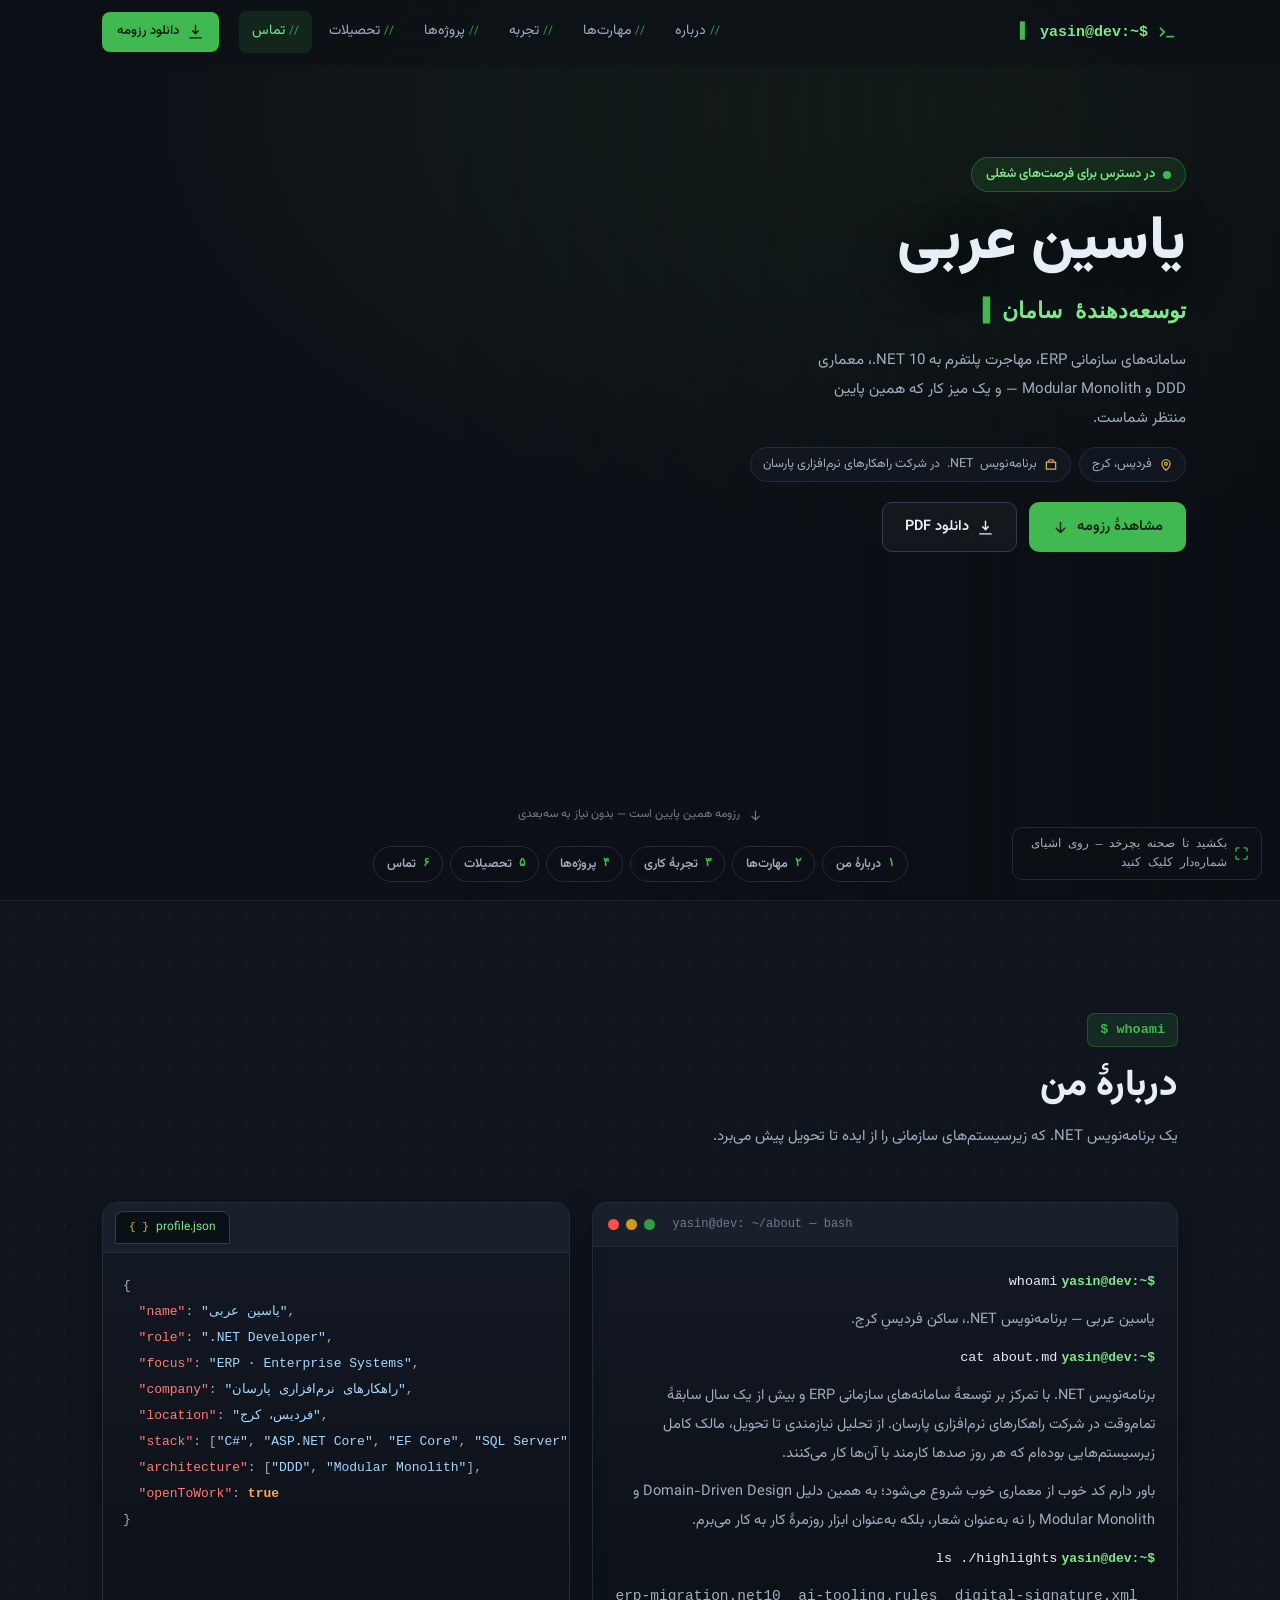
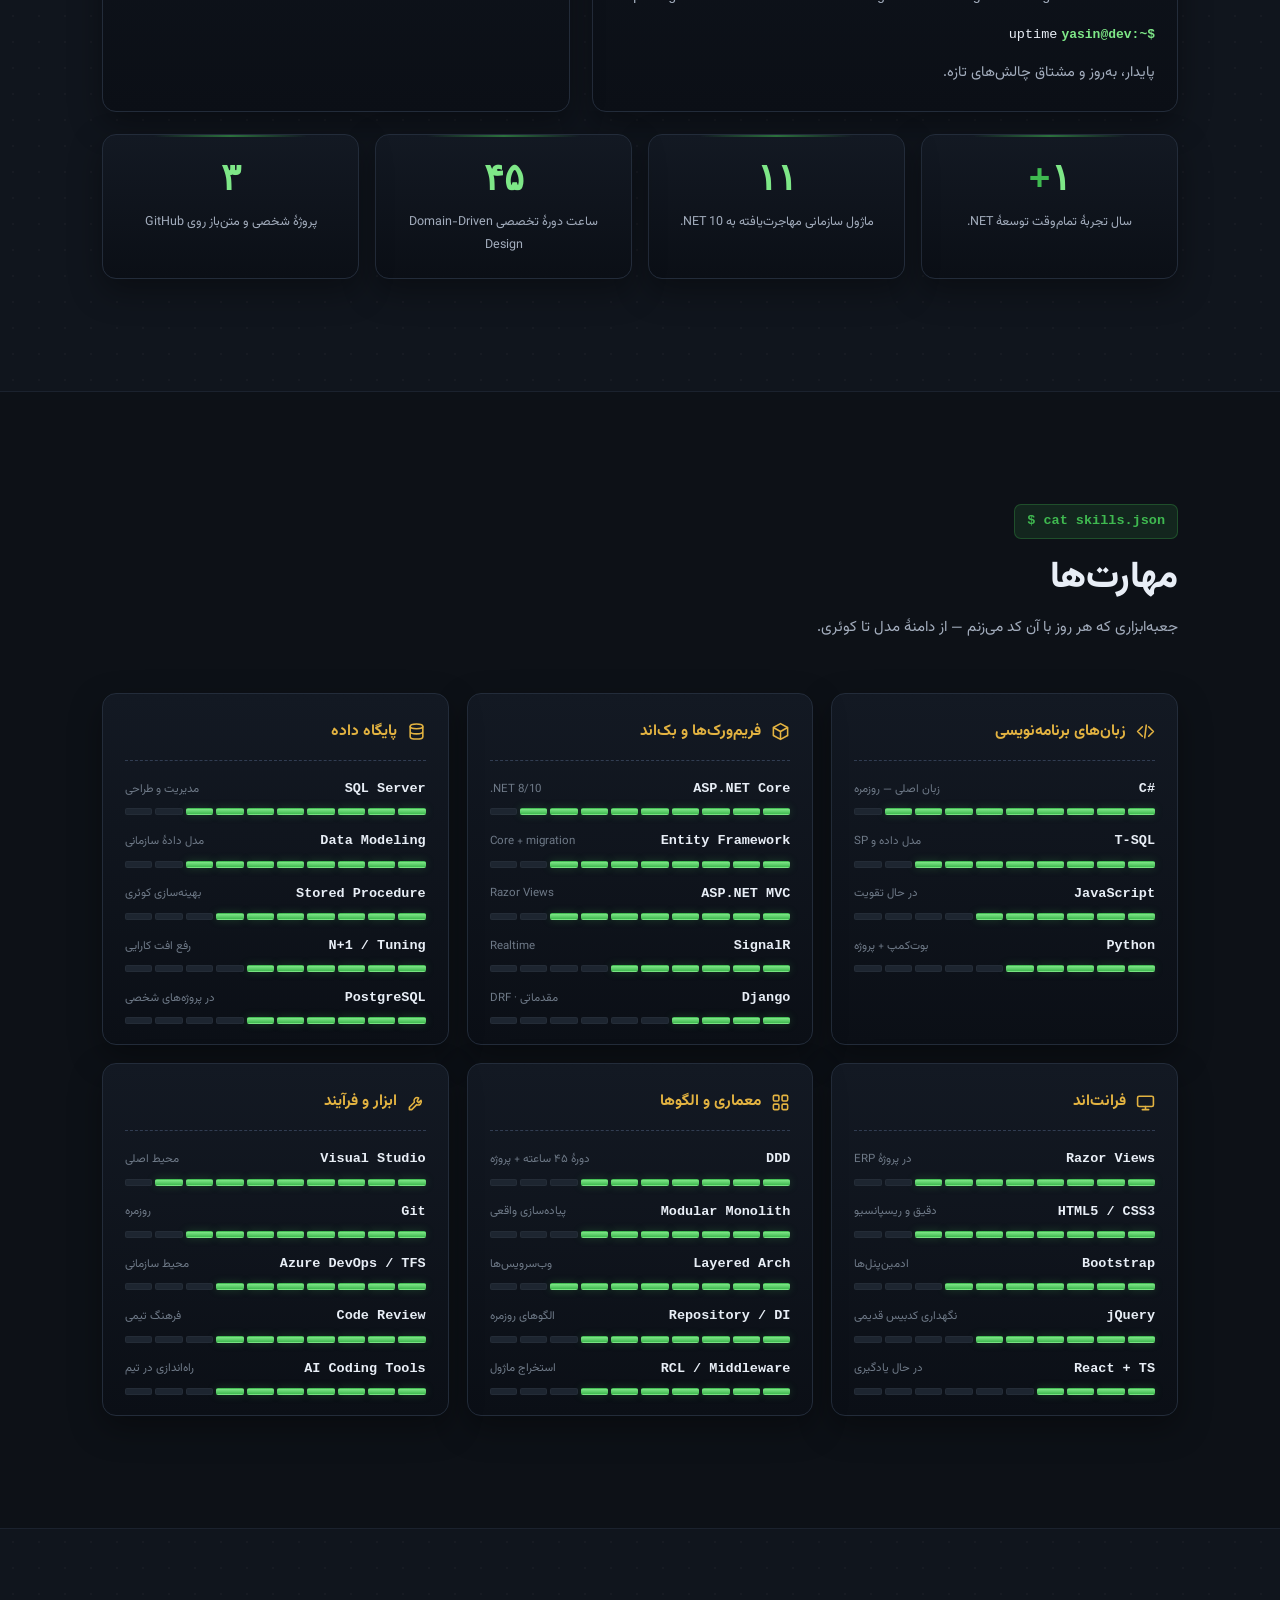
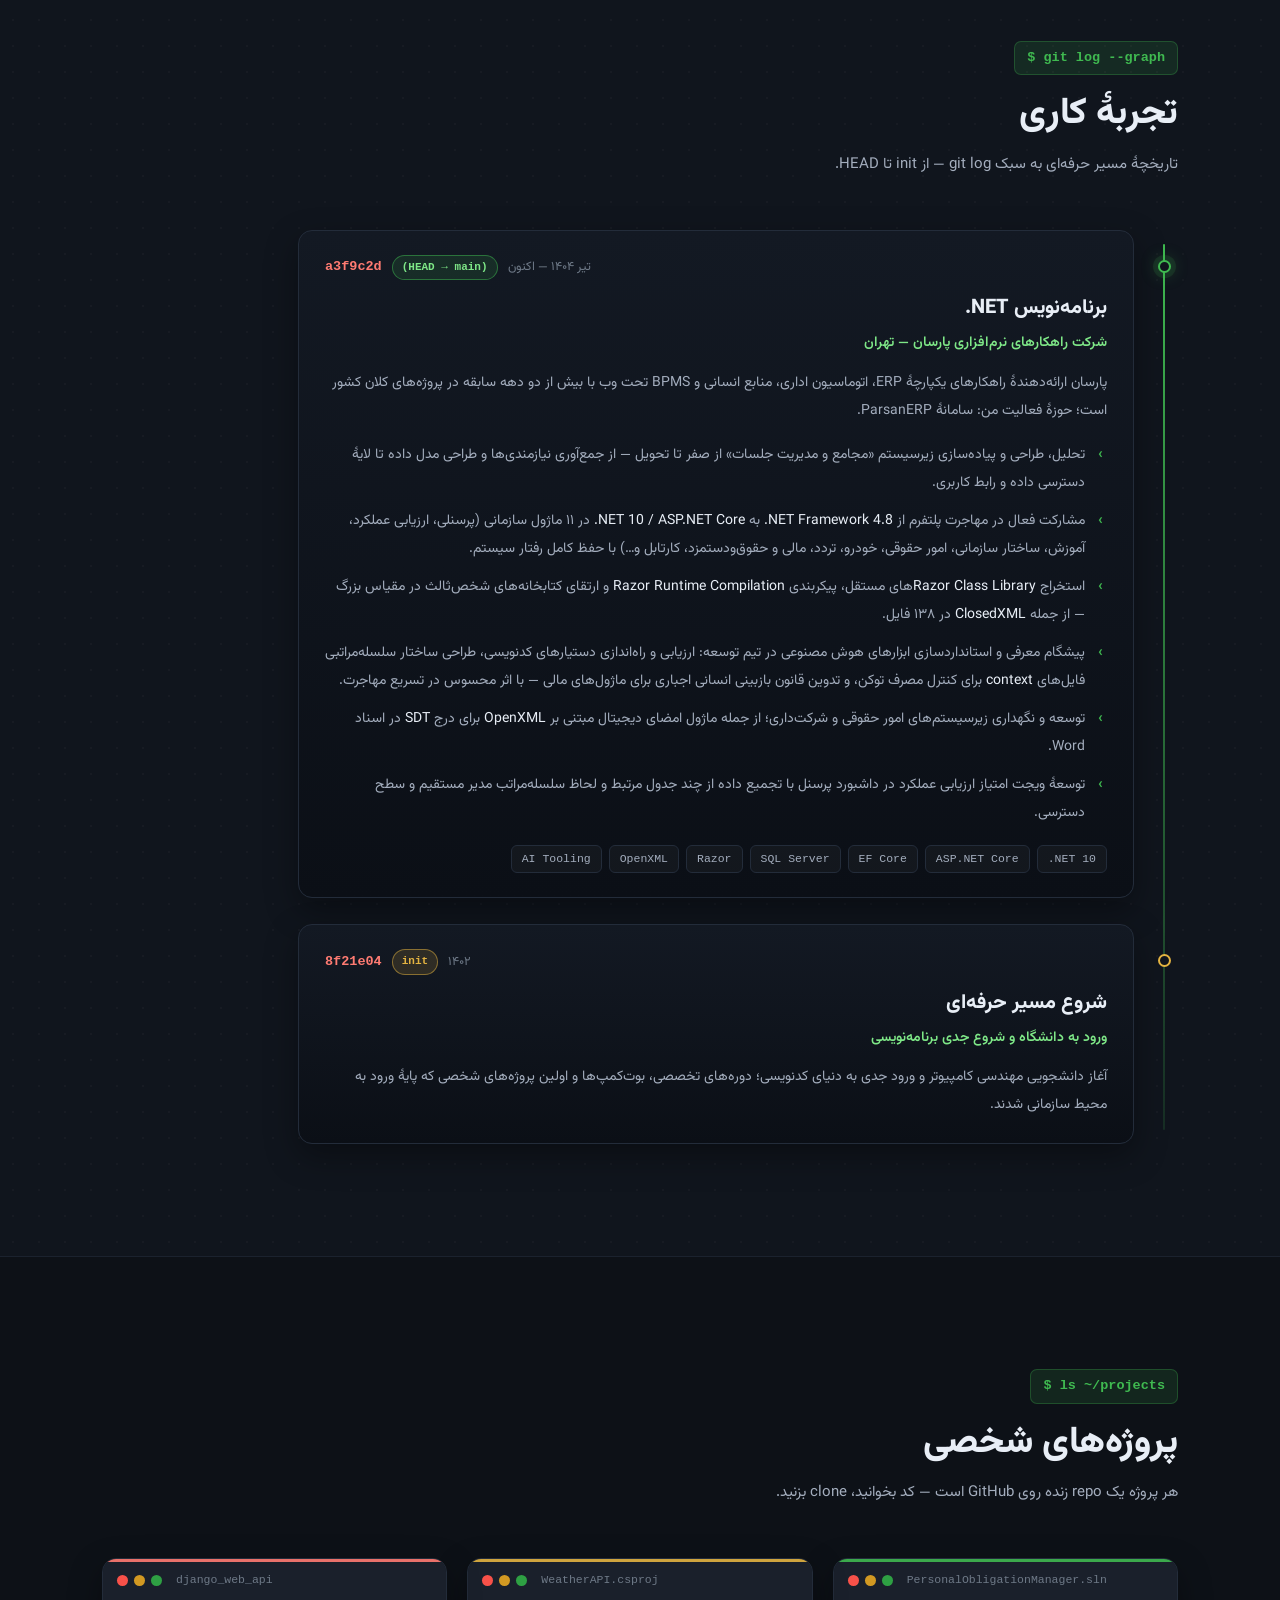
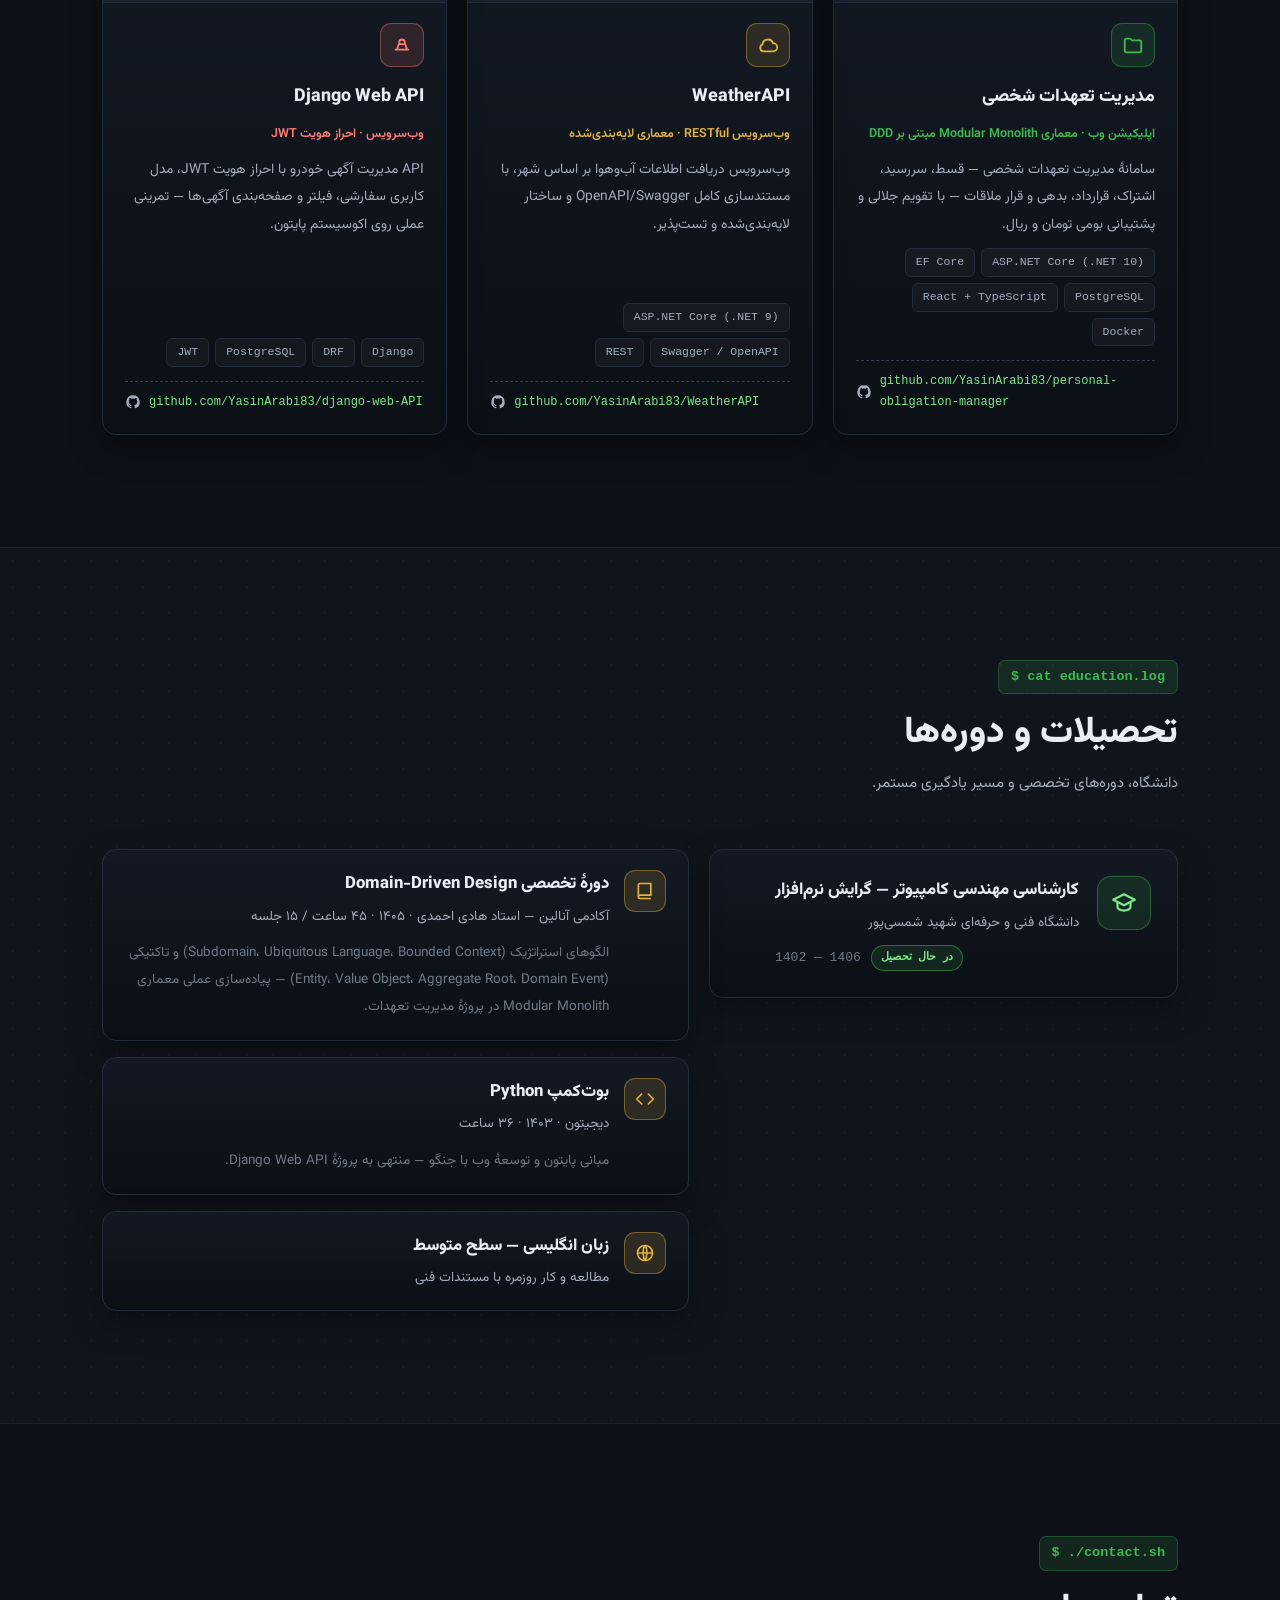
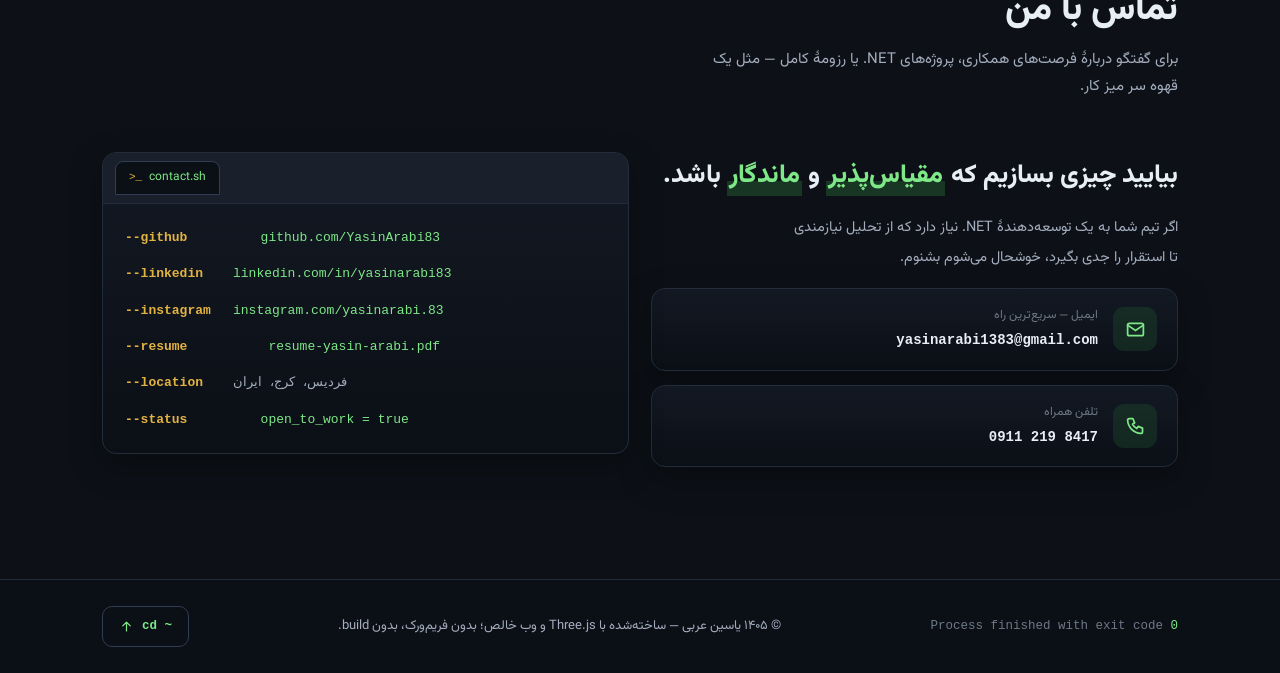
==== commit 0834329c: "Mobile fixes + left drawer menu + themed resume PDF - Numeric hotspots no longer overlap hero text o" ====
--- a/index.html
+++ b/index.html
@@ -64,21 +64,52 @@
           <svg viewBox="0 0 24 24" aria-hidden="true"><path d="M12 3v12m0 0 4-4m-4 4-4-4M4 21h16" fill="none" stroke="currentColor" stroke-width="2" stroke-linecap="round" stroke-linejoin="round"/></svg>
           <span>دانلود رزومه</span>
         </a>
-        <button class="menu-toggle" id="menu-toggle" type="button" aria-expanded="false" aria-controls="nav-mobile" aria-label="باز کردن منو">
+        <button class="menu-toggle" id="menu-toggle" type="button" aria-expanded="false" aria-controls="nav-drawer" aria-label="باز کردن منو">
           <svg viewBox="0 0 24 24" aria-hidden="true"><path d="M4 7h16M4 12h16M4 17h16" fill="none" stroke="currentColor" stroke-width="2" stroke-linecap="round"/></svg>
         </button>
       </div>
     </div>
-    <nav class="nav-mobile" id="nav-mobile" aria-label="ناوبری موبایل" hidden>
-      <a class="nav-link" href="#about">دربارهٔ من</a>
-      <a class="nav-link" href="#skills">مهارت‌ها</a>
-      <a class="nav-link" href="#experience">تجربهٔ کاری</a>
-      <a class="nav-link" href="#projects">پروژه‌ها</a>
-      <a class="nav-link" href="#education">تحصیلات</a>
-      <a class="nav-link" href="#contact">تماس با من</a>
-      <a class="nav-link nav-link-pdf" href="assets/resume-yasin-arabi.pdf" download="resume-yasin-arabi.pdf">دانلود رزومه (PDF)</a>
-    </nav>
   </header>
+
+  <!-- ══════════════════ منوی کشویی موبایل — از چپ ══════════════════ -->
+  <div class="menu-backdrop" id="menu-backdrop" aria-hidden="true"></div>
+  <nav class="nav-drawer" id="nav-drawer" aria-label="ناوبری موبایل" aria-hidden="true">
+    <div class="drawer-head" dir="ltr">
+      <span class="drawer-lights" aria-hidden="true"><i></i><i></i><i></i></span>
+      <span class="drawer-title mono">yasin@dev:~$ open nav</span>
+      <button class="drawer-close" id="drawer-close" type="button" aria-label="بستن منو">
+        <svg viewBox="0 0 24 24" aria-hidden="true"><path d="M6 6l12 12M18 6 6 18" fill="none" stroke="currentColor" stroke-width="2.2" stroke-linecap="round"/></svg>
+      </button>
+    </div>
+    <div class="drawer-body">
+      <a class="drawer-link" style="--i:0" href="#about" data-spy="about"><span class="dl-num mono" dir="ltr">01</span><span class="dl-label">دربارهٔ من</span><span class="dl-slug mono" dir="ltr">./about</span></a>
+      <a class="drawer-link" style="--i:1" href="#skills" data-spy="skills"><span class="dl-num mono" dir="ltr">02</span><span class="dl-label">مهارت‌ها</span><span class="dl-slug mono" dir="ltr">./skills</span></a>
+      <a class="drawer-link" style="--i:2" href="#experience" data-spy="experience"><span class="dl-num mono" dir="ltr">03</span><span class="dl-label">تجربهٔ کاری</span><span class="dl-slug mono" dir="ltr">./experience</span></a>
+      <a class="drawer-link" style="--i:3" href="#projects" data-spy="projects"><span class="dl-num mono" dir="ltr">04</span><span class="dl-label">پروژه‌ها</span><span class="dl-slug mono" dir="ltr">./projects</span></a>
+      <a class="drawer-link" style="--i:4" href="#education" data-spy="education"><span class="dl-num mono" dir="ltr">05</span><span class="dl-label">تحصیلات</span><span class="dl-slug mono" dir="ltr">./education</span></a>
+      <a class="drawer-link" style="--i:5" href="#contact" data-spy="contact"><span class="dl-num mono" dir="ltr">06</span><span class="dl-label">تماس با من</span><span class="dl-slug mono" dir="ltr">./contact</span></a>
+    </div>
+    <div class="drawer-foot">
+      <a class="drawer-pdf" href="assets/resume-yasin-arabi.pdf" download="resume-yasin-arabi.pdf">
+        <svg viewBox="0 0 24 24" aria-hidden="true"><path d="M12 3v12m0 0 4-4m-4 4-4-4M4 21h16" fill="none" stroke="currentColor" stroke-width="2" stroke-linecap="round" stroke-linejoin="round"/></svg>
+        دانلود رزومه (PDF)
+      </a>
+      <div class="drawer-contact">
+        <a href="mailto:yasinarabi1383@gmail.com">
+          <svg viewBox="0 0 24 24" aria-hidden="true"><rect x="3" y="5" width="18" height="14" rx="2" fill="none" stroke="currentColor" stroke-width="2"/><path d="m3 7 9 6 9-6" fill="none" stroke="currentColor" stroke-width="2" stroke-linecap="round"/></svg>
+          ایمیل
+        </a>
+        <a href="tel:+989112198417">
+          <svg viewBox="0 0 24 24" aria-hidden="true"><path d="M5 4h4l2 5-2.5 1.5a11 11 0 0 0 5 5L15 13l5 2v4a2 2 0 0 1-2 2A16 16 0 0 1 3 6a2 2 0 0 1 2-2Z" fill="none" stroke="currentColor" stroke-width="2" stroke-linejoin="round"/></svg>
+          تلفن
+        </a>
+        <a href="https://github.com/YasinArabi83" target="_blank" rel="noopener noreferrer">
+          <svg viewBox="0 0 24 24" aria-hidden="true"><path d="M12 2a10 10 0 0 0-3.2 19.5c.5.1.7-.2.7-.5v-1.7c-2.8.6-3.4-1.4-3.4-1.4-.4-1.2-1.1-1.5-1.1-1.5-.9-.6.1-.6.1-.6 1 .1 1.5 1 1.5 1 .9 1.6 2.4 1.1 3 .9.1-.7.4-1.1.6-1.4-2.2-.3-4.6-1.1-4.6-5 0-1.1.4-2 1-2.7-.1-.3-.4-1.3.1-2.7 0 0 .8-.3 2.8 1a9.4 9.4 0 0 1 5 0c2-1.3 2.7-1 2.7-1 .6 1.4.2 2.4.1 2.7.7.7 1 1.6 1 2.7 0 3.9-2.4 4.7-4.6 5 .4.3.7.9.7 1.9v2.8c0 .3.2.6.7.5A10 10 0 0 0 12 2Z" fill="none" stroke="currentColor" stroke-width="1.8"/></svg>
+          گیت‌هاب
+        </a>
+      </div>
+    </div>
+  </nav>
 
   <main id="content">
 
@@ -119,7 +150,7 @@
         </p>
       </div>
 
-      <div class="hero-copy">
+      <div class="hero-copy" id="hero-copy">
         <p class="hero-available"><span class="pulse-dot" aria-hidden="true"></span>در دسترس برای فرصت‌های شغلی</p>
         <h1 class="hero-name">یاسین عربی</h1>
         <p class="hero-role"><span class="mono hero-role-text" id="hero-role-text">برنامه‌نویس .NET</span><span class="type-caret" aria-hidden="true">▍</span></p>
--- a/assets/css/main.css
+++ b/assets/css/main.css
@@ -227,19 +227,164 @@
   cursor: pointer;
   align-items: center;
   justify-content: center;
-}
+  transition: border-color 0.2s ease, color 0.2s ease, background 0.2s ease;
+}
+.menu-toggle:hover { border-color: var(--green); color: var(--green-bright); background: var(--green-dim); }
 .menu-toggle svg { width: 20px; height: 20px; }
 
-.nav-mobile[hidden] { display: none !important; }
-.nav-mobile {
+/* ---------- منوی کشویی موبایل (از چپ) ---------- */
+body.menu-open { overflow: hidden; }
+
+.menu-backdrop {
+  display: none;
+  position: fixed;
+  inset: 0;
+  z-index: 85;
+  background: rgba(4, 8, 13, 0.62);
+  -webkit-backdrop-filter: blur(3px);
+  backdrop-filter: blur(3px);
+  opacity: 0;
+  visibility: hidden;
+  transition: opacity 0.32s ease, visibility 0.32s ease;
+}
+.menu-backdrop.show { opacity: 1; visibility: visible; }
+
+.nav-drawer {
+  display: none;
+  position: fixed;
+  top: 0;
+  bottom: 0;
+  left: 0;
+  z-index: 90;
+  width: min(86vw, 340px);
+  flex-direction: column;
+  background: linear-gradient(180deg, #10161f 0%, #0b0f16 100%);
+  border-inline-end: 1px solid var(--border-strong);
+  box-shadow: 24px 0 60px rgba(0, 0, 0, 0.55);
+  transform: translateX(-106%);
+  visibility: hidden;
+  transition: transform 0.42s cubic-bezier(0.22, 0.9, 0.3, 1), visibility 0.42s ease;
+  overscroll-behavior: contain;
+}
+.nav-drawer.open { transform: translateX(0); visibility: visible; }
+
+.drawer-head {
+  display: flex;
+  align-items: center;
+  gap: 10px;
+  padding: 14px 16px;
+  border-bottom: 1px solid var(--border);
+  background: rgba(255, 255, 255, 0.02);
+}
+.drawer-lights { display: inline-flex; gap: 6px; flex: none; }
+.drawer-lights i { width: 10px; height: 10px; border-radius: 50%; }
+.drawer-lights i:nth-child(1) { background: var(--red); }
+.drawer-lights i:nth-child(2) { background: var(--amber); }
+.drawer-lights i:nth-child(3) { background: var(--green); }
+.drawer-title {
+  flex: 1;
+  min-width: 0;
+  text-align: center;
+  font-size: 12.5px;
+  color: var(--text-dim);
+  white-space: nowrap;
+  overflow: hidden;
+  text-overflow: ellipsis;
+}
+.drawer-close {
+  flex: none;
+  width: 34px;
+  height: 34px;
+  border-radius: 8px;
   display: grid;
-  gap: 2px;
-  padding: 10px clamp(16px, 4vw, 32px) 16px;
-  border-bottom: 1px solid var(--border);
-  background: rgba(13, 17, 23, 0.97);
-}
-.nav-mobile .nav-link { padding: 12px 14px; font-size: 15px; }
-.nav-link-pdf { color: var(--green-bright); }
+  place-items: center;
+  background: rgba(255, 255, 255, 0.04);
+  border: 1px solid var(--border);
+  color: var(--text-dim);
+  cursor: pointer;
+  transition: color 0.2s ease, border-color 0.2s ease, background 0.2s ease;
+}
+.drawer-close:hover { color: var(--text); border-color: var(--border-strong); background: rgba(255, 255, 255, 0.08); }
+.drawer-close svg { width: 15px; height: 15px; }
+
+.drawer-body {
+  flex: 1;
+  min-height: 0;
+  overflow-y: auto;
+  padding: 12px;
+  display: flex;
+  flex-direction: column;
+  gap: 3px;
+}
+.drawer-link {
+  display: flex;
+  align-items: center;
+  gap: 12px;
+  min-height: 50px;
+  padding: 10px 14px;
+  border-radius: 10px;
+  color: var(--text-dim);
+  opacity: 0;
+  transform: translateX(-20px);
+  transition: opacity 0.28s ease, transform 0.36s cubic-bezier(0.2, 0.85, 0.3, 1), background 0.18s ease, color 0.18s ease;
+}
+.nav-drawer.open .drawer-link {
+  opacity: 1;
+  transform: translateX(0);
+  transition-delay: calc(140ms + var(--i, 0) * 55ms), calc(140ms + var(--i, 0) * 55ms), 0s, 0s;
+}
+.dl-num { flex: none; width: 26px; text-align: center; font-size: 12px; font-weight: 700; color: var(--green); }
+.dl-label { flex: 1; min-width: 0; font-size: 15.5px; font-weight: 600; }
+.dl-slug { flex: none; font-size: 11.5px; color: var(--text-faint); }
+.drawer-link:hover,
+.drawer-link:focus-visible { background: var(--green-dim); color: var(--text); }
+.drawer-link:hover .dl-slug,
+.drawer-link:focus-visible .dl-slug { color: var(--green); }
+.drawer-link.active { background: var(--green-dim); color: var(--green-bright); }
+.drawer-link.active .dl-num { color: var(--green-bright); }
+.drawer-link.active .dl-slug { color: var(--green); }
+
+.drawer-foot {
+  display: grid;
+  gap: 10px;
+  padding: 14px 14px max(14px, env(safe-area-inset-bottom));
+  border-top: 1px solid var(--border);
+  background: rgba(255, 255, 255, 0.015);
+}
+.drawer-pdf {
+  display: flex;
+  align-items: center;
+  justify-content: center;
+  gap: 9px;
+  min-height: 48px;
+  border-radius: 10px;
+  background: var(--green);
+  color: #06230d;
+  font-weight: 700;
+  font-size: 14.5px;
+  transition: background 0.2s ease, transform 0.2s ease;
+}
+.drawer-pdf:hover { background: var(--green-bright); transform: translateY(-1px); }
+.drawer-pdf svg { width: 17px; height: 17px; }
+.drawer-contact { display: flex; gap: 7px; }
+.drawer-contact a {
+  flex: 1;
+  display: inline-flex;
+  align-items: center;
+  justify-content: center;
+  gap: 7px;
+  min-height: 42px;
+  padding: 8px 4px;
+  border-radius: 9px;
+  border: 1px solid var(--border);
+  background: rgba(255, 255, 255, 0.02);
+  color: var(--text-dim);
+  font-size: 13px;
+  font-weight: 600;
+  transition: color 0.2s ease, border-color 0.2s ease, background 0.2s ease;
+}
+.drawer-contact a:hover { color: var(--green-bright); border-color: var(--green); background: var(--green-dim); }
+.drawer-contact svg { width: 15px; height: 15px; flex: none; }
 
 /* ---------- هیرو ---------- */
 .hero {
@@ -977,12 +1122,16 @@
 
 @media (max-width: 768px) {
   .nav { display: none; }
-  .menu-toggle { display: inline-flex; }
+  .menu-toggle { display: inline-flex; width: 44px; height: 44px; }
   .topbar-actions .btn { display: none; }
+  .topbar-actions { margin-inline-start: auto; }
+  .nav-drawer { display: flex; }
+  .menu-backdrop { display: block; }
 
   .hero::after {
-    background: linear-gradient(to bottom, rgba(10, 13, 18, 0.88) 0%, rgba(10, 13, 18, 0.45) 40%, rgba(10, 13, 18, 0.05) 70%);
+    background: linear-gradient(to bottom, rgba(10, 13, 18, 0.94) 0%, rgba(10, 13, 18, 0.78) 42%, rgba(10, 13, 18, 0.34) 66%, rgba(10, 13, 18, 0.05) 86%);
   }
+  .hero-cta .btn-ghost { background: rgba(13, 17, 23, 0.88); border-color: var(--border-strong); }
   .hero-copy {
     margin-inline: 0;
     padding: 0 20px;
@@ -995,6 +1144,8 @@
   .hero-legend { gap: 5px; }
   .legend-chip { font-size: 11.5px; padding: 5px 10px; }
 
+  .hs-dot { width: 24px; height: 24px; font-size: 11.5px; border-width: 1.5px; box-shadow: 0 0 10px rgba(63, 185, 80, 0.3); }
+
   .skills-grid { grid-template-columns: 1fr; }
   .projects-grid { grid-template-columns: 1fr; }
   .stats-grid { grid-template-columns: repeat(2, 1fr); }
@@ -1027,7 +1178,7 @@
 
 /* ---------- چاپ ---------- */
 @media print {
-  .topbar, .progress-bar, .hero-canvas-wrap, .hotspots, .hero-legend, .scroll-cue, .hero-hint { display: none !important; }
+  .topbar, .progress-bar, .hero-canvas-wrap, .hotspots, .hero-legend, .scroll-cue, .hero-hint, .nav-drawer, .menu-backdrop { display: none !important; }
   .hero { min-height: auto; }
   body { background: #fff; color: #111; }
   .card, .commit-card { box-shadow: none; border-color: #ccc; }
